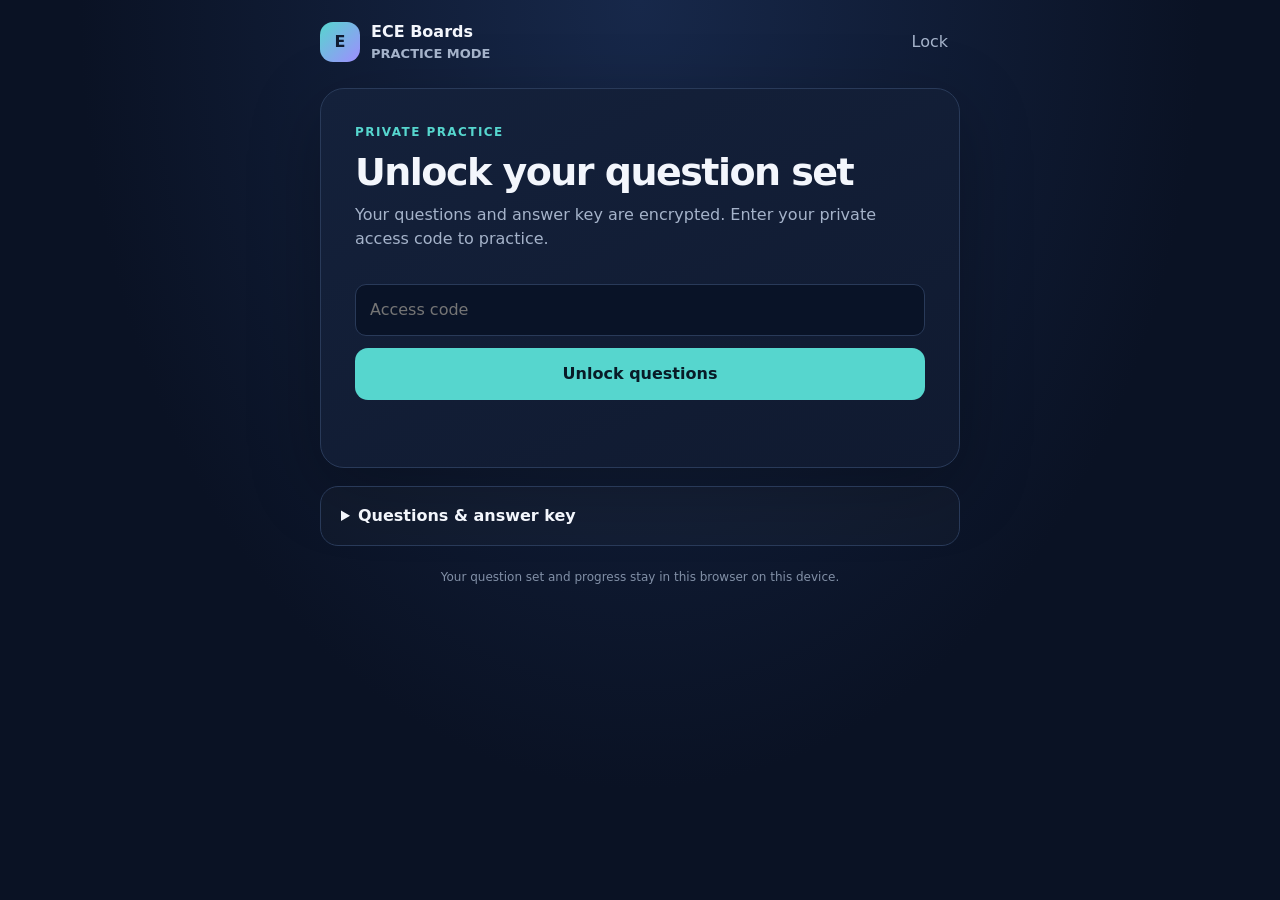
==== index.html @ 4164bb86 "Add encrypted ECE practice app" ====
<!doctype html>
<html lang="en"><head><meta charset="utf-8"><meta name="viewport" content="width=device-width,initial-scale=1,viewport-fit=cover"><meta name="theme-color" content="#101b32"><title>ECE Boards · Practice</title><style>
:root{color-scheme:dark;--bg:#0a1224;--panel:#14213b;--line:#293a59;--text:#f3f6fc;--muted:#a5b3ca;--cyan:#56d6ce;--good:#70df9a;--bad:#ff858b}*{box-sizing:border-box}body{margin:0;background:radial-gradient(ellipse at top,#17284a,#0a1224 62%);color:var(--text);font:16px/1.5 system-ui,-apple-system,"Segoe UI",sans-serif;min-height:100vh}.wrap{width:min(720px,100%);margin:auto;padding:20px 16px 34px}.top{display:flex;justify-content:space-between;align-items:center;margin:0 auto 24px;max-width:640px}.brand{display:flex;gap:11px;align-items:center;font-weight:750}.logo{display:grid;place-items:center;width:40px;height:40px;border-radius:13px;background:linear-gradient(135deg,#56d6ce,#9f8dff);color:#101b32;font-weight:900}.tiny{color:var(--muted);font-size:13px}button{font:inherit;cursor:pointer;border:0;color:inherit}button:focus-visible,textarea:focus-visible{outline:3px solid var(--cyan);outline-offset:2px}.ghost{background:transparent;color:var(--muted);padding:9px 12px;border-radius:10px}.card{max-width:640px;margin:auto;border:1px solid var(--line);background:linear-gradient(155deg,#14213b,#101a30);border-radius:24px;padding:clamp(20px,5vw,34px);box-shadow:0 20px 70px #0004}.eyebrow{color:var(--cyan);text-transform:uppercase;letter-spacing:.12em;font-size:12px;font-weight:750}.heading{font-size:clamp(27px,6vw,38px);letter-spacing:-.04em;line-height:1.12;margin:10px 0}.sub{color:var(--muted);margin:0 0 25px}.stats{display:flex;gap:10px;margin:24px 0}.stat{flex:1;border:1px solid var(--line);background:#ffffff06;border-radius:14px;padding:14px}.stat b{display:block;font-size:22px}.stat span{font-size:12px;color:var(--muted)}.primary{background:var(--cyan);color:#081b27;font-weight:800;border-radius:13px;padding:14px 19px;width:100%}.primary:disabled{opacity:.4;cursor:default}.secondary{border:1px solid var(--line);background:#ffffff08;border-radius:12px;padding:12px 16px;color:var(--text)}.row{display:flex;gap:10px}.progress-line{height:6px;background:#ffffff12;border-radius:9px;overflow:hidden;margin:20px 0}.progress-line span{display:block;height:100%;background:linear-gradient(90deg,var(--cyan),#aa9cff);border-radius:9px}.qmeta{display:flex;justify-content:space-between;color:var(--muted);font-size:13px}.question{font-size:clamp(20px,5vw,25px);line-height:1.4;margin:22px 0}.options{display:grid;gap:11px}.option{width:100%;text-align:left;display:flex;align-items:flex-start;gap:13px;padding:15px;border:1px solid var(--line);border-radius:14px;background:#ffffff06}.letter{flex:none;display:grid;place-items:center;width:28px;height:28px;border-radius:9px;background:#ffffff10;color:var(--muted);font-size:13px;font-weight:800}.option.selected{border-color:var(--cyan);background:#56d6ce13}.option.selected .letter{background:var(--cyan);color:#081b27}.option.correct{border-color:var(--good);background:#70df9a12}.option.incorrect{border-color:var(--bad);background:#ff858b12}.feedback{margin-top:16px;padding:13px 15px;border-radius:13px;background:#ffffff0a;font-size:14px}.feedback.good{color:var(--good)}.feedback.bad{color:var(--bad)}.actions{display:flex;justify-content:space-between;gap:12px;margin-top:22px}.actions .primary{width:auto;min-width:130px}.score{text-align:center;padding:20px 0 10px}.ring{width:150px;height:150px;border-radius:50%;margin:19px auto;display:grid;place-items:center;background:conic-gradient(var(--cyan) var(--pct),#ffffff12 0);position:relative}.ring:before{content:"";position:absolute;inset:9px;border-radius:50%;background:#14213b}.ring div{position:relative}.ring b{display:block;font-size:34px;line-height:1.1}.result-note{color:var(--muted)}.manage{max-width:640px;margin:18px auto 0;border:1px solid var(--line);border-radius:18px;background:#ffffff05;overflow:hidden}.manage summary{padding:17px 20px;cursor:pointer;font-weight:700}.manage-body{padding:0 20px 20px}.manage p{font-size:13px;color:var(--muted)}input.lockinput{width:100%;background:#091327;color:var(--text);border:1px solid var(--line);border-radius:11px;padding:13px 14px;font:inherit;margin-top:8px}textarea{width:100%;min-height:220px;resize:vertical;background:#091327;color:var(--text);border:1px solid var(--line);border-radius:12px;padding:14px;font:13px/1.5 ui-monospace,Consolas,monospace}.manage-actions{display:flex;gap:10px;margin-top:10px}.manage-actions>*{flex:1}.message{min-height:21px;font-size:13px;color:var(--good)}.footer{text-align:center;color:#8290a7;font-size:12px;margin:22px 0 0}@media(max-width:430px){.wrap{padding:17px 13px 28px}.stats{gap:8px}.stat{padding:11px}.actions .primary{min-width:110px}}
</style></head><body><main class="wrap"><header class="top"><div class="brand"><div class="logo">E</div><div>ECE Boards<div class="tiny">PRACTICE MODE</div></div></div><button class="ghost" id="homeBtn">Lock</button></header><section class="card" id="app" aria-live="polite"></section><details class="manage hide" id="manage"><summary>Questions &amp; answer key</summary><div class="manage-body"><p>Paste a JSON array. Each item needs <code>question</code>, an <code>options</code> array, and <code>answer</code> (the correct option text or its zero-based number). Optional <code>explanation</code> appears after answering.</p><textarea id="data" spellcheck="false" aria-label="Question set JSON"></textarea><div class="manage-actions"><button class="secondary" id="sample">Load sample set</button><button class="primary" id="save">Save question set</button></div><div class="message" id="msg" role="status"></div></div></details><div class="footer">Your question set and progress stay in this browser on this device.</div></main>
<script>
const sealed={"salt":"zJ18OeT3/7ZbgKKtSXDevA==","iv":"yO9/qgPmRqJUX1FW","ciphertext":"ygsd21f5d9cqhAsbq5aRedxgbqy681xPXHiI+8zJHGq1lsNglbYyBAoWrjltoB4s7uTIRe+eBtlVI/n1I6+PwPFr4WWVE+oWT2nrpgTBCxV9mvTYWxjTm8iCpRagyelIu3XbgJQCF1/RsrNVX3jgkNd501DncEimb7f8uUOw30B4ABk3YajHezVJEPHaEQtDrY796gEQXUsKXMAoZZKFfQzv1AVfi9Yyiz/[base64]/78A79+M1cBjcv8D7K0HXEyA1JmLXoZ5K3djR5JJhUYy2iiDKhXe4ZF+Jdfe+aIc2E+m0YkkcNKS0kA9Y0dONr2MgkMKUrfBGDM6rd061/mT/76OqHW/F2uOXg+QY0TquRmlqpk1lXQBLP45RaIOeu5QS9EB7khheoEd7+h31IKHV8NbXcFBkuyHM8Tm8NYneCahM2N0ruDNi+ckLYbqeDNQ2Jso9BX266OzEqSzzNy0t92cTotqQeyOwRpsiYIpk3ttIjLwwWW1L2Z3/9j0E7DPaX4ufmvOQ/biUBFdItutHAvSU90GpU5Wv0HsINg2S/GzAk7QuM3QUeMXEMEbJ5vawUtJnMnOy/2/j+Ng1kzq0Hh29MpaHRrTb+p8P43Ij54xsdV8CPjfD5AwGL9n94jPLEzZZvyVfXvJYH1Lde5qVUdOiMgwjpC41xRcP8M05fPgjYJ8Ryqw85DU4PYaO5d7RtDPjWoaOUXXISL+/fcK1NPTOOPSK3o6WXA6FnZ/Y9D9cL+QbHSc0yx/[base64]/XKawJcgC/tqU/yvNFslWdLkIYTnfo2ZAFIxwSR4PmetwsJhXaFhARwyjezD2ub+hd5KsDJf/[base64]/MUAP3MyVI6OXqA+v8P5Q0kvBluR5f/mTcIZ0Qt1qsNUov760sQcX5Y1R60f/UnGaptJNvCC3sYIyq+zC07/p/appBk+Uf4d6WCjGh3GgpJWcbrIA2tVa8i/FlTWMjXQfMUhGwJbRfLtcwXOya+xwhdy0pa5D4lqzLIqrVCBhjs4/E6eMWuQdn4l4xbo+2BMREv+CDkWKI7wfkK4SYmBp05Q1nlDJUP6NF0E8c2TtEHo8xdBUjSVAPfNDyH+FDkaEfo5AT+2kn1Inz3aMn3iOltmvzF9/5GWa+6BLP+m8EpOZNDMLb5+KZ4fD2V7dq+bQVyN3A+7CCfefsf6DJujte5zzmyBNHa8K/IRn7Jkw/dWCiMK89IAhloKodIUk3oeEWaqAHdehJGsZVChBYxoJS9dvVjCgPj5anieQu89qb925Utctft7z//e/[base64]/ZDFHXx6oEGxtXU3HEaesDUMkHPmJjT9EYWrUU95BHQWvehwc6kjR1Tp4ZWP4NdkUTBGj2TbPmeekXinaH8vVLQaQJh3EuGdrAllkY1BR730exyBpe4f7Es3GMTZ1OdE8pwdGPM+aVDiH9N33yE56IK56yCqqJi00i1AsnRCbD0zUf2QtZf94t/hfJJZf6EDEOkg3XvQp5K4vwNksABGI/asJA0Eb5AqoS2w3PjIc+3VUWfaqe3YeRh5HMw2YQZ2+Ht775e0fKPLuYh8boYm9pAAyzlWga5BYM0KDYwPyuV/r29clHzNd2BK9T1UwPlkS6BC2mcaB+ltaIOSDPA/nokmNWJm5XrxZt8vE9QaJvLiQIuEj3OvL6SgPtuPqcP6VM5HVQfW5BrajVZ1XgMuWPUGkKLY8Kh33J8NfGnPkvIakQ4ZegQAWAlntwQCZ3NY97M2ktqvYktSupoKMfycxfQw4gks3Y0Tdmpp0Pf5t0+1ZrVLmow5ILXhF2O9tW/lZyND6Y+9FctWkg/vepL8RB0TwOm6/PL9KJmM/Ak4pkH0LxR+jmz93wE1RJ6w5QvYew4vEyiHmQUFKciJUo+wQTK9hMjm6LVXCI+wJ6EFi/[base64]/G+++AJfESfzlHQpcKM2y7EsdmY0vDkV4u7T9yl4ktg09Psn60e/tytDB8MQFb7bRPE0BCwvsW0AKz6MP90NKbZdNpxQww4VpbWSMjE8WJZm3230vzLtKoMYNZsQUIhBiPjk01IvqTlMjTjAf10xfhysvm14TKzc5/HpIvM+WWo8+VLknX7uy9zslHmjAYiyCfg5NPqP53HMv4jxlesbD6stEILht64ZVCRdsyZ+Lu/NpJAKqL1rMiSGC2XTrJNJRkRUntpHo0mk/Y0skiKNOON9gHkCnwo8MfyVLkXMxGMG6FSRoWY3qZz+3769XdpGupyI8jaWThLsUa6hLY5u6T+tz4uFo5SGSVrquux2ThWm73lWMl7X7SHRCmgBt/tsBMwa30DqmDMQx7rBYMNNwZuK6UUzVkcGlUfhjX3OHWkTS5XBTyVBef6uaI4Ihf/LXzVhJPZ6uyArbdOjm/zTMvUHrpIDkgPmzIeBgIWSUqRI6U8zbbJYrOaREbVH9NKnoxD2EEV2ysrjUgbk1ShLlzsKen5hCS39qxFttImjtgGUCMdvOD/nPmmYniqoYLddyLT/8X5/FQ38QoOwZi5kcsJZEN97KaF2emkmDcXu7JMxMMnD0w417P+yLkrHboBM4ah3Ue97N9I4HemqY2V/PR1ZF6OAdS9lNfstWKZretp8f/jcRuCez0kWIYVnepxI0v0bipg/A2APDgeJf6fbrgZOC8NLkGRTg4YCIqNXG84lp1TLEO5ILoU1qY/01VB6Ugec8yOYlkSxC2Sxtt7vojRk6SJoZIrI4UfDh4eB+ggEciNRsafzef6lQibbS17sKN4gvNovuvyZ5WTVh0meV87xYpe9D11v27UDJ94iuvmgn4GDFyyoTr8oZusIC71yKSoTmqpAfTVb5qq1uqfLatfnCkKj01Cy9Iye/kgEjaB+bbdb/br0ZiIaYbLXHYG0Ecg8LBF1PxjbzflFKR9okp4fvuJ8zv27zNlHlDw15XvbnFb4TPLQ2f7rG/KNhJEzOyEOAHSti8PAu5yJ4BJyztLm4ydfCH98jQ9qxA/ZpztYcNNwfLE/gdkzKm48GsRNqrktt6RxPbh0QzdmsvwoljYtXsmQmknjktc5Mjta7ixpNYl8xBpQF/NDY4KXLz7W/gbbYIidXn7tE71fMaZhK0uOb6E07XZ9EgVWioFGv8CVZC65neH3sIbZ3zyNvf8IaxPabg/5Gb4j4NiXvng3Z9UPV/cMCM/T6ERJGRqJnz3r3y7/+MfRTVj0Wsyqstys3cBb+cggGeaQs1kB4bC9A4B0NzSbyL0gRBWJYzLD+XF+Hi2vNX1hK+PFbhXd4IuW7inVKo3qaoHJlwWt5oHOm1vWn/aRyOyioA5Ng6bNQqarCc/gZ5PWObwKM/LNzLMgX5VxppgEdum0VEDU+MOItubi8DrLZdWFPnkT5dVEdywbf0G5BUy0qLlyMd8gQ0roq2t1cbg82qfw1o46dmDUnc//Tiejgmvc/7MA46TzffdrF9KzhiorWb/DOOCI2I0zsYusY1hwzBRQKdhaewnc8sWwzW8yHUbckVaerJPBO/[base64]/[base64]/ADAwzzC0wQ02m8fmhb2Kt7m2iwNheEJ7/[base64]/SU+I/3hx/9bQaLsfCut1T+Cxeuyh86nBDMssw0Xzwpkf45+OljR32oInR+a5JoSCU3GRmZTmhIwlXng+rqxs2gXUPa25aPkesdJ2sTJYlvQ85RlHqxbb4fDn8HMr5Sn2ztSc2o6OfRSi5nFJz5hZokeTzo/a5xYC5Tng52DbUCxFyrf2TKqwXVjzP5RuyvpwniJNH0cvM4dcWJCDGj/l580h6eozptE/nFcyK14vLrj87BZ3wxhIlhV3IHktVDwYh+p1hEMbIOApU9C+msrTLYYFHiYC9cxEMYUiZGIzFefQwnLn4tZVDQcZ+fJoV/LSaPbxywrWSIf6S+ssfrUjeLTIR0w3DuhNdTszLVJAX0UrKcALlmhr/s8o+HST4SHsVZ0Cdbk7UC7wucxNMyM+f8iQHkqGbG9l/e7fVxr3w7OA7hkzY23aS73VuIqgPEkaNyqmI1+wgtX10hupLoIs0rQB8bWcuw0jwNnElBmO7nYKcxXU0zpsdNjBrBPErn4d3iDxD5TYbKdDiwYjzKBPXnjHt7jiDjZNPzhOy6XNKALo7zZKR7/gAWlHAi3L/ALs3WK3e7hGn4IVQhxOuYU+FWC+Ef3vi1hsw8/8uBT1n7nHV7NJdjLMnicYHGQFh9wZ/8QM37Tas3U3Y0mpjA1injPWOp1i7/pIdSZgXA+53rzF5Kg0Ayo8Zj+24R231iLM82HJUdhODnEXdgPKbxDyweUYGfgJSl4fxs/VPME0PwRz+VCgMnVZU1BUOFvCH6Ujl7Xo9VghKTkkw49Sr9rNJCvnUOgkPg1Q7yvrA12gz/i5UIM5w+ZqWduO9fFSOEQ2xLQC803sjsdWJCBQ2JqIvxPnOWwHLKsrySW3zZUn1IkifFU9SX6ZyBxoj6tkh+DZnTZQsA2XNyUioQd3VsXqsNRJULPQVP07F/Yi6M9t9yMr+veZDf254uNLdCdx+U3pBQ6CWe6qQNNYA0TImEIwEMV2C4OkoHiBo1bBondNDpgRS5qMe2XdTe/KRZz5qGp1/u2rPipglOwwYPP0uJjsccn/61ac+hAa9r7MSEIklJOaB0Db+ovVzjukCOrdqJMb2dgcBv51/HXuQPKag6Vp9TkUWlVfFKsw5I0MfdEcgppgK+x5OGvEOfbpbiTHOvW1Je8taK9aaxBUfMK+bTGj0jT54LDR2Mdl7kGwOpE3eM4bugzQWI5Hd5eOC4ouB34UM+nXiMma6n5Ae/I0HQBSuNLy9EO+Gt0j7ktoWpwxPU7lW42gR8R/cFEngJh0SkZ27+ReNwarwdn43Jqc8IdoVP0pb4O54LsXPp9/v+1ZVNjFvMeC6Z240qCbbshW06wAj2YAccNvRiqdlsjEnBHfwwem/PFdcRusRfoKbozEru+zb/MHkG2T11uh0eIbVZepBmrl3MXjs37yQEBl8UUQ1iurekc8KaBAL7J8o/DECSV1WQIMxJQparvPQTEPCWCa1IouSHjVKHVeWgeLO6S4Be6ZrTjDA2+xGv6jY54ZmJz2TJKUsN3TmF3XkGuBNrOi+eC5eSyKrSiIq/j50h9jDZ9qPU9kQmAWxO38IjfZQW/BIMPrWhCMKQi18rp+dSIpOOfchcNAmFAXpTpyrB38JLi9plQh3Wsne8xXCThv1g9qNy02/dvcU8mnkz/pfPSY+j+zqb+uW8FumnKbq9iGX2UmRJCPLquVitmHDGIPcG5dhjuocpRgnmkhBHUfxxoHsNKgtl80HAr0Jn/[base64]/e9T0TkM8BAj4dZ5efZK1KJ/iO/XlX8MW+J/8XkC1bo6jQFDy4h0q69QGz/n7XkZC8K2Le2xrR1hhH3zK9fLW/T8PnnCoIkc3NC9J9vJOihqG32mDPlj1wqjIuAf31yDqWP0UCb0DHOX6t2Gt7HBbvqLpfO8DGdAscSt9FV/FXSjH82LMcgrSS9lJoLLEZP5ceSHgX1NZw1nRhj0BRShuGTCZjhHPGTO9063bWr5kCl3uSpaF90iyaH1WElSc/RibLgt0KOjuYwr0S3cdALNMNTZYMGCC+Exgm7f9MkIbP6YAvJ8ZsYI7FcweGnOVxFeBZwTvhKjnZmNcYUh20/Nrwdz9hN0tXvJd2hgdDl6jGlu2updjGjocwmj9qI8kYZObPAxdjCt6ZowhBgLqYedbyhx7R2QuPJuJfDbD3EVaIA3bmeCMcx+Dj1cp6t6JRnHOQpPAS8+lLnxyrBELOwCp/vNJfP8NCPrZVCkxcNkHkytEYdUWA+Q4Hhqkk7v8nAwgwmp84COCax3u9u9u10OL34lDWzjSXJaq76+wSEHN57Q47jDvLA7NTv8K9mL3q+BknyzV3jfZ5Fuit/5hoNxJCv2zCaeP0akJrvS377mnKO4kq4lZCPKTQYYp3E0+BAeZSsJdBdxMLSrf1vINYGBI22xUlmW+3LSs5OtVKiww1IlBMUc8DFl7In+9N/HZ1BFIm8UHIi5vAk3SZ8faLa1dQ4O/[base64]/vorgi28QgApH4jnV5tqgrZGD/q0tTzFQ4byn1fyGDnU/+ETfyY5TEhF68wNAMKl4hiKzB0/X06rBLT8aibv0/ZAyAWip2QrhGJab3yMJHHIA+uFFnlFQU+eg4ZaGg0EVAG5YMPyC6O4wreoEOcchwYdIe4h/PMGaDPcZjqPRctKUKExloFnzpwCpSsdUfy2teA6B47v4j5RM30U2D3RkuA5ZmdS+GvosZ3Gh7ImiPSex5soi1Ll3jf6IChWwSQKAaLamWmPlE1nXBQIzUqaxWk0tqGkqwABLltQDcaz7uXtJ03vJL/+12C7ZIcbZaZojETnBmVnly1Bp0PmzAvqOjjh0+jixWbqJBVqLVUuAg3IUOVyhGuXDyMEUnDRX4vXQty5Cx1kjBwi42v7Nz4Ng5pJxXH/Ykz5/TN4Dou8rEtjkFOBlsLgjW4YMKSJWlE5429JCua84+yvW4zlZG1RPjPCPYWipxDICgbcZk+41epUQna7no0yXsi4vS+Y6KcL9MpYoEJ0nu9z9N1UscqQtUGYeTZycRKYucx55L+tGUTt+uP2pXY1CoPJmJ5lClu3VEdV3o1CxL9OAaUkytyutrm2tLIFxP/V4+H2qxRjklmBXncgNV6VAe+9dDKD1mRzsMoIflFw9tChiNmIbsJ3sXruILQSP2NHE8J1spANt3I7BVB7qDuc0e8ZNJ1XbtpIbw2NKD9jrM9E+haJPfxYa3e61DDlPVvrfLDRwEZjzdhC9uRXCFR+jKuI4h8R1SOC63pvvMNRZX2UJNg5xB1ez6flM/hca0jKHp0fuEXYSRC60L8UiWtzBYg208aPs7ZKxViRwd6pGCBROWfBHaFYryttJWIFR9qv0P2B62DH2l4rXgayIshCovfqoyaJyc4dvv+lihclOuE9h3htt9+HeNHzSgRAZ3lsWXYEqI1EXd20s1a01814wR7KSFdk/agnCFJ8dJJts/fkLBJR+KmCnhS20AJeKJ50RidEQRQc7HCybiFESuCz4vJoe92/0R7sE6S8tyVouguh1kKHwMP86LbStxFrImT8KL/u/GQyqqtM13K2GpnqKN9Qha+Jceojpqr1wvraTK9jYdehmr1mD3fLCegJhsXbuBMwwECKxnsAdEAKRdbtA6s9Vgjv4NzuYec4Vw0i/SbJih1VNsNmJvjLErKa4X9p1/7JQP07HxisHPJwBVQOVYq8bMEgK1HORFHvlCKvoxotkVOYVS7m5i8z9XAlLKJTOQmo1SHfUmo9c5SfrBAZHH/phLKVkrWIlLomwTjjzRBrhUc+5UDifwc4yvHMXVQIVB4EarjB3HGc5WZv+N5opZnuMLST+tJo942d/I6hU7qTJ4BTmkZFznGPOH4dEe4Ay+JE/LIkg5F2+LhJpEfy2sNEgOiOUF2PO1ZPnE1FPfOGamqQKJKBXAGzGDSsBgWyn1S4UvfwyE5tQPR+iMBsrTGNGBpF43euYnVIKMrMpsWv/qJ9r2Mc0Y/BAcYRVusp37aX7BWWgGY7Zg8MYM7+Jvd5dlAnG3V4QdkRp7t0fQ7OLn0iGGHYxNP68r0dpUzbxEiu0ESpxmbMhhNyWSKnC2LWw+nVAJhiQoUg5QYkcxz/qBC/+Ry6HtZvr2ishiUuyw6+/N+aSFyjsp1BjUEg0Kp4tK+OOK5vc8sdA6y7PF1UZOZsxeaaXCw0dK4L2fzuimDBp1d7jEhO3a3FLSBrubHBd5QX/fLLcsln2Ubfg5F2LOypN6ZowokHp+GqR2zAfm1bmwTDoEwisnqbQpOCLlG7Rk6Sod3xTufMUuRgtVGXuxI9G2xEXupm3nsV6txzEAWUI5o0pcpC7hseejMpXgcO5e/JLGSkvro8Em/Wp0QyyKYnWFFjmv/IhT6+kbaAdNARF2SmxQIOKe/4sXJAglWrA0f2ZaxNsa/54ZWH7F5NmpVfAsa10fa3zapO9jiY5XR5Hx/pJ74hOljpM4ampdnHKbiNiAteiQ9PBYwbeaDG2iURqg9hJdAMLAoi7i2lLeeC1HufhBhdmrGOv6RqPIknbwxL7wRXpxakl9nwysrc2qE61quKupQSxMRfBzeYzD1HNE2IVG78NKwlJTtlmrUBa7cgznTo0aRwpzYk7GuHMjWeT9rAoST2LGpPNx56ByTQ/UUljEZAP7y6eZaedU/LM27gC6dXxogCoZJtDsq5gD91RgdBgV87YCC+G0sLaWVpaNzMd1fs8dxHd9CbezCVeQ4QHWZmFPtNXCjNfZiI/laZfRuyLMxaZd8g4rN4Xhx8bQXmgv8R4j8YAawxj3hig+Fdcya/SeB7+G3UfblFJFqMHaV+JGs/R8d4kTo3NjqBOQq+NAU7u6KHfBKNYEI/bn6Hwywv5zm5xAngIb+Ho2oiXFTaUODuR8XNEsg4RmuFsMgDWOga3sW5cbNFcAf32IVTmntZv9FFLtPyhdn/my9AnjSmBa9jsZeyS169mQVWoO7KQgWt5Pv3i8XyhMYiGnIfnZNQCM8DoNpct+i6dGhg7sqagRrhGktfNZobzYGvmt5mBNMyF7cdMbIuAiTjQZj/D19Cwo9jdDCldFxHCoQ1pzNgMpRZTA4cXPay5MD20TMLMIha6WUkGGk9GjHvJw2Pea2Yzy4xH2udApQpeJWTWQ1gpXpWEbcduLPOunKxW4O1HgN/bwbEzhS12Of5+kbH3MfaEwYgFi5f7qjBOjdR3gwVfOprAGsHhtUsiv5sRM7mgXJyI+KlP87cRaIgNdkMSgjMZUU/ipzVOvhVup3pYcSfG9yg2+PR4/ajTiY2KAzyYXe33kFlyYJCaHWlgiheV8uK03MWp7AHNQXVFhkg4Sc9zwJJtzNLd0oGY8AkbLhwdEMISlEa/oKT7Rd8jpd/UF4l0URMUVc4X3s7uGyx062Xpi+OYPKaZR2PeFzT/[base64]/pkxFTx9svLZ6TYnLYOtPuvoiNs6iPYZ6eIGbEU9QmHlVQiuO2sN4hXF868Os+0K59WcNaEu/[base64]/KFzbQgdalLkHIrnld03Mh1/pjrmTvtTeEnxudG5jjpSp1xiq5jKkM37aKu+TKGGrNvV2S+O6eUBzFmw9u7ZJrYUdI0/wOoTKGr7YvveVPJycWQvBAt9/gj/lpxu6Zo4aoWOincM7PWM6f6jxurbXVBbbp4AczKGonZum97QhlJRItbAiB4/RX+/ANxYwWuPciolCKoS3Szb+x/Oz6x2cIIYR2hkCmuk9Okz1FgbWfjyCkJ+CcI4Q9Ojvkp9MoMObzRLYimdAl8iO4UXIhDkmpF/IyK/+l0hccEnoAb8HomIlRwq9F0As0V1P3Ujlx6VBPRwnqbxsVtjIXoC4OKcug7ITBe8cBwM9uaddDyQGgTydd3sMFFv/zaTGJBqfPyYmDqwSWkD56CJsCi3YIYdbDLAfLHzYG/k2ME7WHQkMoQam7a/ZDfpiSB4sdIiap+E+Ur/ySdkaXkwFak6aNmVqdQNo5u41PEjq8bYpm8L8qe/XAvCo83C66AQBldxTRdJeswwIxb/V/X0T17rZw5I1sZNlneZHGhBV60tfv80ekrry+UnC8dpGfPk6XYIrg0r2SFvyCTy/6uuoOSgVEvf4IlBRYEZ5zwPvP5YOhJ7gS3mj7ZfdJFm0HL3oa3CrrO/[base64]/1K3FtJS7/CtVwC8fk2rS0ceIr17Vf1WJ5I2qwmqBnyOTBHmgaWLF7XldSM+zkqbT668pW8YFckuMEL0MGA/jmZFNSA8xc/8trpljH2ab5vYTvxGYCq9JrJRGu9H9pX7aYV5FbZAZmq/CY9dAMmKw/[base64]/Bn1tMoAAdQbq9LG/JXrHruDZ+plyBBPwoCe8OvRAizgDghXdZpQ7glY7CEwkvQyGHEeVdP4Ib9FU4hacw22dXCtUJ7LuCbiFixNMJs9ApLc00GX5ic0beSsPfXgIl4Ef/6tor95DoFHv+AUgNjTVvzcJI2uWiaeRQ2bUc+FKiTUb42N2t/55q1H74riX+N5Zxugr9m1Fst7Qs8kSJmUzpmkXsY72GKdmuiLstQloUzct6CQzoaOSZMFE0MTyChyTYXE+FNsJOAHkdSUERHoIZw35mcu5mxV7yn/gKA79VtsWShc8lu3eZvsxSf4u4/lSyD0BOhevQq5fUISoyuxoPk2VE63d+XNqX2tnOcgJxM6C8tqqsnndI4SpIQiAu3IZVjxv8FCSiUPTfkgHxNa7Zcy2ILjlXU/jzBSTGlS3UMRg/x7kKpHzk0sF/hRV6KX6gsVx6/[base64]/7ZwvJXpK9VUKAnMZAkuUSftgBYhfQfSD8zfvXg6W9eoDXXvBrNRVSpQnRQFIh90UmBfa+7a8AwsOp7rZacV+9upWR+NMPHgL9EQ+AmXmxGSfF/3zzF7x5sjrDShUrFKWKYXkmVl/CZvNXzXiiUQw+rguYHBESSS6RY7PgqStTcmEPoLch893QDEHA3XUC/ouFH+oQ3fYp8JJbmdAmqm6jogTYYCVw7bi4lIOInQTEr71ab4t7vDJfatgXNaHzq3Wf5aRb6t2HiCMj8VZzN7ela4PJOKXvQmt65zh+la8d5tnS8f7zaomR82Nc/yI7P3tLejWR68bLJlOm0UnQoJkBssZFUZ5wmiFA9tQYboDZV7DYS7OBihPfGd3BQc2xPlniA3fxa6uIRAH3E6TmQCQjpThWZzqQQyi6rWe/FHSkckfh7BeWMPx2iR2hiqK+6wTM+fIM+cTS+zqR6xZPHpsSoROcbonS+NGjFffwq1oAryVsVVP2mDVmwcWvIGS6fDSg8c3+05UrmJcEFQTGn1yrD3Dc/C5lFZhYfBdQ6yRYUwX/DOGcW9gc8yQaOmD4P897lTn6kjG+BGgIZzIF6xVAy34i9lcufpUl1uVkRKyuhT7lR0XXbrbjHjXN5MHLt07Ac3UFGvIUdTqOkyfAkId7mwFrJALPSRKw8IeD0XKn9heZuuxS93WXEvM+vHvDWNkmUyN/CQ4N6FareqwnP4TyTEVPGwhrQa11ST49ZL6BhNUNHdqp7sbC8gAqVDtK++4IjYNzHWH7devG1yPGXQN2JDAxbViDQFKEYlqjbpuyV6JdR/SXnlUC8M3sQ4ttCjX/oSRM4sy3lSmX2CWSt7BmdLlF0X8m+4xhFuIzRUPm6Q2gBXh/xwqDT6WvXAkicjrEcXxzoN8Y7wjXzCUNreKYxzG9jz6tsdbQmbCNwC/tjcHfrWkwWqcXRJo6AtksQSt+FSGSwXcue1BSDizvG9DMoRhOWgbiUp/E6LTQ2N1k4iuYDmZ7Rzi5orR/ypPf1bABbesR5u7T8ng6SkkXnOQlli0fbbO82YP/Y1SO3XHTGSbczE90A4iedpFXZ9if0mXC9c6bZbXJ/1GACtxOopimaBaLnHcjvjIGorm+Y59c/[base64]/3Y0YIaBATAz86CkjLQ0k69E1wru+yKkfXzQ64e6Z/GUSgDf2fBdfOYPCjk8xjhUrzKTYntQs9kczXMn1F5ChJLyRWtGVhqSGxVJnnvB2IPVIgHx6umtNnVaP20JcMoEQG8ahFJ+hHh1S3xH8u9ZqjyBQqk9NR6iNstc8d+A9y837ZEfNOr0J8c+FMJKHbpBQZFSWyv5k5g1ipAb/ZAD+hSv8RmMPH+E9+9w5hE9DyFiV06HJXmcu0VRu2Q+YyqwmHGALoYA2yaTP7dB+RM7TcTPKxyPsHijsF1VQUQTevAdsCtlwv0kgEgqr8obTeqf0Vc0ljMDgimhJ9QMcZeN0ePCk2+bSCdJzeh8zecyANf8THz3wwOaOdt/UZapNJO7vmQxCFPic4Pn/B/hTWyQtfbjUdRATcZppEIdJwHcFtMP1Q+Iqi6WX1/fhWfW2nbJ9YGeyt5b6oGIxDWutOIF6r9xf2szGzKUqboiqjl8KKOgHHP83hecjs2xQBaAGnku/6bzjwO6i7lsfyhKGfaQU5df9iL3omaOMCPARWn1n/RbVWyjQ79+g4jYTI+8HY6Bb65v2/PJN0xX2jfOYXDY+8yJBVj/tGGaq3nFVUiAezHY42ScUWK54aVLkj5Jm1BR9fCZOlZWbNigrvJxuoIuN0HsK6FnRWENpE21xJB/9MuJJX3QdiI4YEeSGul+mew2HhJcsrcMdAjoay6Ab9fba2gukU1k/SLZXoIdSwwyOUlshmJgUs/doEKCE1p4L2pDuqR4WMnZf1nzw5MfVgXr+O6JxZfS+bc2otEIDYZ+TkAVgXFpjrQJJ0ByzyrvAWMhx/fIByrd3A53VJljHDNAyfQsihU+cBAFmMvn8O1DfmAJaR0ce370XVRG9t56b2OVK92TSZwBfIK3JJrEPAejjwtjS9RAqdVI7d6C6t6XOVujyzMgxNmJyzGDZlKHszW/loGGOTyJ9mz2rBbDdj/g8C13sVUbZPIKNSSB9brDK2HSVh0h0Q1CRSIEkODTCA03yNYxgKfbtOCC7p6P56EIUkl7VrWq4emyZ6xGvKmZAjvZhteJn/TggCclBShEKccKS251l1KotydsyGJxcOudtaPt8iI4DC4iErOqLYJKXFpsSNEJJL3NpQwyfV9kPJHfJZVzKWzk7rr+NBrmaCVZahbShxoQyvLcfEvsc5ZZdtNGZXWgjKmQqzAM3Ug6MzxLzlA4d0nlou1Yd2WQS5t0qSCJpS1RZqliFSHC+kg/PB/U5uDY3q2a1QVP2J5Oua0/Tj6iblgEMsMRJn5mcFaS6c0N/[base64]/4P/3iT6ftbE/DDCxhWkeaswxq0YEy7qxRxXhn32sTF0l1LyD5PJ9zDt1JuwJvUqy/2PUOTOJHASqaJ3wBwKkZ9wWk1mmWNsFc+10ool9fwPCzmZJwmx/MValpkFHjKJPUVMDvUc8d9+dQQ57vNEu8rZwEZ6mJrJ3xomSN3eMpoXg8usfJ4UR0pTLKKp2tK6srm4+wVZxPFaGPRV26kwAvpZNY5/7nn6SkSrdSEHyn94vv5TdOHKMiNjAnikAXAri85bWT/7RtYBxfN7/OIZJSOf8wwiuTBRNH3riBn9BOW+ctOex0rSRMumOz/[base64]/xRd1uHU7vWvd5jxaIMyYqsrQ/IkFJrKA9LPiDScbYN5MPQxk+G7ITvmUuFxNkNHdD0aMHlmymgjvziSgtdXFF/Bk/k8MxNy5J2UKQBjw+XsSmqmLFCSBKz0xdpJaQqSTzYYkyC5nmqpssgsFOliHkwTMxzFiprQP9lSLoz0oL+qFKrY2sYI4zMP6OQqQi0Qqx0ljhOYqhgtFYUkTXgLb0Pc2NA55wFnqr53fSALRG8P6LiZaaU3Y1hZy8eyj3obdnDz+rlU3wdxJ/3khAKxRDoSPdBXQWsb1dJFcAQZXZbYoGeQ880ksCu91cCmscv/QoQInKZXXNk/3yf8EbaMUFHAWjSN6K590zrx/D5XYpGdojTRdHxJvYV0F7X5OdOKDpQvRKgn3ryDFaxsea9w0Y2deUl85Wr6q6CmTvW3RAv71U40muYhhB6LjLRFeH+OC5+Ua/YIrzrwJsSTve3LzanJ9F/nJEhsYxtCiSRc1D9SCg8QusmAlVuq6Gc6LQFn5s09XCARbxV4MCCl4h2lDyDbrTj4gcLTaQRHcqT3JZXSOBrD7Siamp2d5IBvXOSQffedgHp3/vYnAl2EUsy0cGxrge1WirFziYF7cypLEAXNjgauJRdS4S/pz28Bm70lzEkKNnG6ihITKJRv7Dd9aG5Lb+ndJa6NiFfdGD5iazejtji6UfTfNBl3gNDyd7+iFuAk0KNmD9qsv0sYOGTyWQkbFdMhXNWPJ/sZX6L6jfX4e8V6k8gsh3gtN0v2mBbn68cfURsm1y8IfR4u7NxulDOeyrGmV36iJNfadpbujJQXCcDXieVJQdjqcB0ZFgTrq4LXfVdv1BbzZgqZGYQGyUbckaRBE5fmTcYvFFOb0zmo3piAmp5SSMgSVNe5IwlkznNRd3eYXI+iRr/90tJi3hodN3tEMB4ZERFAXY2sGv4znDCkMZJ7xuEQDT/o/m6r/UoHjNq9J409pIoerPLh/eE2bdEYPZHHD8qmbAZsR3DgYotVRiiC18oIgiXLscHxldGOa8pR3rb6zZ7OE9Z0W0axqWsDS/pzq1RTZyYQ6vRerRoLilLeXVfNbj9gCBTpTinvZ4X4GqBZhqyUCcllC7nqHg2DMacxjlP1vaxlBL183cLtlczzmTf+nJFuwYPbMykPh4hME06n244tzvtKITHNvwgeDulTXuWQdwbcRdd7o/RQpsGP04thE4d0XWawltBDRmbsw5xYr5VPAhYX3ulvrbPU/Kr9pmc8/8/yI/sqfmy0tcBd3+Zizn+GdykMwptZsoSj3jIqqZmYL89D0XjpqkCknioDcx638938ZxTpxwrI5lMqIE7Asd8Sc3JhFlCKUAl38x+3g4beQOFOuEhW5kBgvuae5eORoeWvoWWiZtyUXYw+TnXesAj/0FVv3Uo+hyPEiJlA/IMaiOv6sx1ULdjEAF/XEZDq74O8tEGWYw5n9m8MqeLUE6pn8lTQkclEmeYlbGFd9oJzu5KSwi5aJWIBcRfe6/RfSa8wQQcZ4Bz9aQEykBGxhdOXSeZCnGddzkYI6eJhM5IZhUq46ag6VVhZZfCEQ+MN+Yr75+lgif4t+S705S+5FmwzhckKZxsXapbe5EETOXnbBec7LLXmFCFDQVP3bP22GhKD4t6vQfg79Pb1Wmyw0X1yyI43JNxocXkPNNweHivuE6h1F/Z0DPvCA/VJ2AuPz+3aUl0Z7ukIw29s8QqmflJZpZuoY9DqfE8i3jOPBFOQ+RLb3ylAqZREfl0j9sDYjQ3QoVAzCunR6BgZhbjtrf3TCleEV9yPr/[base64]/ZKxFJxXT9D6J2rcnsJjBndHUQhQ355fsNckryAyUgGEStLlcxGF+Li5W1k/Z+FQjdf4GhSHZ9JqoSeRiQGK1j1N+s5z+SRZ5gUIbmfnse+RzzEP39zCL2Nid33/XErM4dgk77rvouqMRmdg3xU9osNUIJ8jdu4BrvzO6/PQN0XHhF6YTDCrYBxMadHGMAQhXbFS6bi/Gkg1ybvTXSzehPCNa46cyZ2fdlTDnFdYPW8NG5VIOv2JdbXXYr2qagC2TGYYNBdu4OLakRFdJ31PHihaajjqrO1Y/2l9xPKmEZJYJEJwggaf609Z10TeQYl+bM/qSAXGlAJRMyyl1HrV8cdvsa75OYOmP8FRzbih8hidEtvC0OHuKvG2fiqGamh1IQTY/0dsyBI5m5udBaA1cy8d149FzFCIu5OWDyvVNRIo5EbTICs/ai6xI5+u2Q8wqQ1+yet7GbqPm9ORuqy/OIkB2XSAnPF5hi0oa9m+6Mzb31AxzW41jQds5aW8ntN3G/8oM7F/wRNJh8fwevQ/[base64]/3/zP9O7I1pCy8uniL3FalqLqlr3aTx/668D/G5OgpbABaqVp461KZxnE23QBfY4xNKpJdIyLABt86pjgaYGQNaw2+BUqdP+fEaP9JW5LW3MKRZTzSfAxYOhEHLhKX+M8ECKA71ze9e9FkT4Ku6A4FRDVlMVOrDJ3eLvXoiNPWASsKwZDUVs37PT8wnJjHdkwl567XfVlM/SEGqbVGYhKdGuA//JbbGBi2eotM4iB4HmKgAeKN2h2natEZ7W6PQuPGrBMTSrJ80UOq/XLQATLsiEsCIni7LATFiUyHZm9xS5AJw9eUQjB/zEve+UtfGVQ4GKrjsELCwe/RNs/MoRlCVJKuei8L1mKpJUjJYNcuu6+murC+avLgva2fg0jbzB9r7KsG5ppPpzK+LxskHnhFuqiPm1mFLEuYR1H3hg9k5yi/4VZmliigrmVCKDbJtIpSW3dfxg7/GaqD1lzmIDKrE111eXkxGq6C8QhN1gvwqhluCIxhdORZ4pQPURif1f/ck6PoYxRLmHqAaCqnIqU/tHunX64vFOvOw0C9nhS1ujUPSjV+LOAbuOk359ps73hTcpzDTgD6i8heWLcfSw90e2/meOuHtLcuBbb0L4QiGdz1u4IQWTZWqczXlTRrthu6Y1IRuCnMtpXkY/1iMTDLS5g808Vt8ghdabLpcMnqiNEQatU4fvDQIwTa/[base64]/7195PptW6ScMuaUrw6fxMBg99K6B+B7s6o0KF9pqujYJ/S8PW0I7JRxCe4l5EC4RJO/Is9ruiTJtocHJnFk8N0JuvX18HgidRCzEPi0gb8E6opRwyGFc4jWBU25CZ2Of/GTeZ1yVMbczJSZSJy2UbwjO+CqBqMwUv+/NLUZYLjjLDMdP1L4aiMiq1JZOHdpRFe93o+Iebd3k1HrnI904qqOPtSdrphHDjcJgGrDAayCzGoYEwOAmugWWuMvrns+nOFydYnbWflLrAX7g6N25hqa+tvrvlmxied7zJ4dG22tRIK1fH5K9j9jvtlf28Crj1T10NxCp/TbKteLbHyId+S4HovjHwK3z+XWPeR4F0SlgAhthS3MpOHz/[base64]/KwLAend67DqbXqg2a3uFBrcuHU8nUq76ZQdeNjpepB/xReS0h0Xo1MtyFtEz5JtUf/rvweKmppG9utUAJliu9SUkMJ6wo6+BinmYCzGEYapiuMCPLuGYTLvZN/TKpnEE1wEUeZ6GX/o2OrkcYHwXNLYSeRSH2+75B81niymZtbenRyWRxP4iac1k4LsJe0lDBkXif1kzRePFx4bdsEi36FZku/cq/xULbwlDAB4eJT4MHMc5BLsMRn4W4mHygeAS6Aa1vzods367ifz+bWEnxoDO8ad6tQq9BRTWhNK9YvHCgQ90olUwwX+7bM0IliYuh34Q1OcY5CbXra47j6KfQp1GUye3MjKnCS1Gy5DX52tZMW/7sngHCh56Yo+x9yNIH1lKwZCl8RNAbl8t4W3VJ4los0YOXx7Hn7KqVMwlH1RNLsOmPPrPdxC6xD2UZrSemWJSgoIoTLMj2TVL/b8OAL9StFCpeMAA93wb733L77bVX0qgCxoY10gpKVa1b45QPpDJKKHaH0A547lcOwxOpLtM8iGTg5+rfEfcGj5mGdISQoSNIW9K2OqVQMdhep+37GldH68j7N19ffBHwJLRYsj2Zrk0FhOW2l3yOgRVvNI+gQOXOPxn7CkE/8KUqUVXlIBQw8uqqS1tFQSCnmMUWK8/8nkbsVFkn3NIhuOtDamwICuCcie2rqn48ApkSnUSYVoWJGBWIkfKBOPJehndD34EKFx95bNVcNScPRpn7ZmwHDXHNHyJeOHUBIJ1JY/BYcBYWo1rPC5DaDPqLkOR6N+Er5nhApwtYm6PkSbJybuvweAFIOyNjim0X4GFn3hfGHmEX5H2JfrffKR5CUX0fwTvB6Ovw+siOi/viXWtZ+T+s1pLiXjV8Qd9VgzbgzRWkAFfe19Z6L/[base64]/KwRbhF26goSVAZwz4c2y63TjCQOhgv+hLafQJdy5C0UhZyxqwZ9NtepBbgeEkh7WVBhRq9k2u2r+nnqVyZVnLypCrUzS9NkJbxJbiftCyox1/pmwTwKs31CYZo3cuKTXzalgDTSpW9OzCMReiVAKz34bGBAvxGxQEMcBU3V8rZH7dM4xDUjiWFcXLQWbacP8x9g6XHWW1S/IEcdmDTRMc7JHc1GcZWiKs2+tdjgTq72mjETanNlhPWotZ/0Lsm6rl4o0M8L6NwFAYmD4nXh9xcEGoVF+dSfGqGbbz/iD0TZoIn/sqKfNq/8RmYJJM1wnqzH9oMnXApZW8rcCzZ+6EkszbkaVz9Kx2o7cpcivmpSQ23hUMhTCX2Z+ZjSYZDs5WOHv9Pm89UUltvn+vaPnax9NvxowrIwJ2gLiSbl17gKaUBC8H+5LxdZ1EI/uq9JtR6qGH6geb5wm2FkDgwkjzg+FpxHGisTxsUFbPu6zLfNKl5zHrOMb1wam9qOoNF4bppnnKmLLo8SRZ7zkfm/MXJOYtw3L28bAudKIOqA/[base64]/4tQZNowPJFLd8Rdg+WG5AnDAt8kg1Xk7EXeEzcN1UAt68jP6xyqf04qezURVM2PjAsUsHW4Wd2jrUJdLHocWSlhi3/0qK9GVbDN6FcygvbrCSnpvDyYUkKsTQofbauSrShO1+UsnslP06nyfkcgu/SzxitTmY+74fivkt7QSuaYWbDWApSHhQqNiw0BqKrpk51axLbBKHIbtP9ypFWgP0AgIevq3ye3Vkn3j9nKiOFnQCScUNH9GdWVWZnjG1PT74YFE+bEmVkDvYw1bgTzTN5abnw2GTWq/64krZzmMIp7w5wccIkjVX4kZw9/4DZlJ5PEka0YS1Zl1MCsW798v/LRJVfUyuPchd6h6bAxpGfNCyG73yw3QD37WyVFKbuJCNuyvlY61X/0DhLiNhqh2cgkjJYFsD4vgx5CNgNfLUtbi6KLYx4PuWqGmr2pM27y5zuSL03KQxfIdeFdxMJrbkULVEuPgwX/kAEgh7lwancM6IF56YXbFP2x+W1W5xPMeUYO+lnQhC4XMQSS6LgJobWZgQ6F9a/HfiJf5ieVwTTZTeqhMieK/[base64]/JYSoMZoQOiEVT807LZ0R9qb7l+7PPCFXzK5QX5MGS5V3liY91LhGOcb26wtt5MRYP+fDKsaDcdeFxnCcKZuW2jL1D+UOOfh0A3ZZNrLRpv2oD1uT7vZrmsftQ7e3Z6kgIk4JDSQxm/A3Fj1/[base64]/k/192DKxLAi81rCs2BjtjwH71jZPk1KGDbRuOnVxPWSVo0Ni79V2sqf53T8Hs7S4HSI8js0ZEBiSHOs5cJowHX78VRFRQE1NA76g/ZDqWyhUvcnwACRUUCDBggrSt9Da8++dpJkIsLoO4Dvhq9F5yr9Om3WVwdtkduCMrPlsM9et9eT7fTb8HUmtvmnmIOPeHQqaAL2tnNp/Ez38p0AxGPQTrVVDJ58VSeuX4/RUhxiMRxhbQK1dMojJ0K18tO/Jacen+Qcfkfucu3GS6S6km26d/l1QKEMoKUAuusMwENoJKksJLbPMlETgMbg4RoTjJjMh0je/7OPuu/nqavqEsBCrVfjYXjH64vzqBsUHRzAdlQVGt4nquFpVlGPA/Om/121dvFvalZKPjPhS6kYVbL6N49FFtoQpbpVicQwp3o1PdJE5khQebIk8D6wG58ds7NSokFmltlJqdebOlGsUwhh42rS27olgS9TYCJXZtICIEfsrQ2orON3TJYQpUX3p7P61jqiX3GBj+z/5hdjsHkxTN3SiaTHh439VBRlPUiUAXZBtlRb/+cD2sXzftDpXuEd22mwzz3lX8Ov6lYqKbTlSDGAB59qMt8kzSszeynb8MkN7F9jtT3YPcNFF/en5famsZnfGag3k6FZw45XhN7QwE2mSTGRysOgzcgkFwAlIr91NyGPxsetudzDXzd5C/E9lnzhcollZ7vz+k8aw5uFq8YdRKmTq1V0T1+9X/tZbGGB3tHowBBfOyv2smqEN04Wus1BfSYE/vuMe2KjigkwxLppCsA4XT3mYmVv1QYe8eZfdgjfi9kTlgjlUFbMVaioGliDPZ7eJInza6ur7BDnAYLiCYplg9Vytdfa1/Jg64jIVJ1oLLbNcQNjK1BXQYpntC+8JrcPAqP9Gh1DJKmppnNXt0ZqajITrWki1hWJe6nCII+veIVP5/xmc/9zjRvw6nNj+6RqL/zWmufaZ/g4DF2UzE3biMO2MRVDOt7S2KOJYJJlVtsKupjqLl9HpLLkF1hIt8+/1PP+6pdXRp/NW5M7rcfpG8ue+qR33xS7wwSowr61gYIoNkimZOFajI9rIIQy7Sx33itic7gvEwMhOg9tVNyY5FMmlYmU6VZwzCSh7/3X+zdkvXM2/z7o5XGO/PnqCg73mOWn9lhk+kNbqYmRij9aACdIQ64Kf0KyvBSbCvzkMFqbyo3P8pZl/9bKLPliqe9rl9O0/8mxbQbXHAS28f6dMfLcUAWG7Z92CKX3vRj/CZkaN5K1W7gc8F9GWNQtNLyYAFKEvATPo3tGpCwdjm9d3ppFJvXlTj+Tn1eJqTb+PG40weMlubitQXIYWjKSwANfHE4RVpASC3+lrpBcdTr5VAKNHAHffuzConqtgo7an4lSV74DrW48pHaDlUvLvM4GjufjiXJng4/p1XZD3XY/1brQkEIA1cslFeIm6SNdVY39HQH9mKwWAIDX2DRD6xE4FYIGu/adDlebQFeu8thV0crYC4/6/ofk+cIL22DXFQr8c6xkl6HJfkcra1cN0w6RJKI65gtWzJTje0UJ2r/Q8ysA8Pae/vylCiT2t8GCVPH132YTJHqpUvIn/7gl3s58XCa6VKaTV154zs2I2UFV1/xHUOy0VZCAHtIG7IL5BTkB0qhjL4JZI18NPMeSpuX6X5fy/7d+h6++Yt1/3McM3bnzCmyncplaeibrffSKfBmmNLu29RhzJitiLIEes6mzL1MHJLtSWAl6JOrd/3LkRSE95IdMW3BzQxo+H647lpEE+uSCFoKy/Vw6ChRmUXiHXEAuudj63vUk6oJG01CD3ayC+hMKCYFTWhpN/[base64]/NXOOEWmPCLt0RlqtT+g4OvkFnMmR7gCBQjFs7RKFH6dRZhrQOkzOCVx8YXwsNyLEZseteZpRMHxCIQHXg9vPBCzVZHDbYHk8HdRy2/FUqNDFSUtDqix1XSRlxYAUwQ328Ewmxz+1AEPa5oUPxBBVTYKulK6wHmL/g+Fk+vgvePTs4jzdqvZFRuvWdQ0V5tKZTs2OyhiUkPC4QhVTOG9WDZs87pWbvgwAAtEslJyBptGsr5UfnIzLuaMZihjGZnmQ5b0TXjwuhq/YJuhHGsgP/yBqvu9Gg99PAaNuQca/jAljKEtJ7c5ZT2498YHYg0lXN1kJ/63zEs74aqND+RWI5hamTdJjDg9ukKM0R0ABQ9GMFl95F4+HS5+4NT2oAoBCBBbi9fowfk24ShPhG7lvxf+GFCe4YBkyhDm4ST73xNCKjAaVuJJ8JbV/[base64]/APS8bDbSjeFqYYy+FsbawGLfzHRVNN4/FVcsYNE+x8+GM2tTF9A2zl3V++/95fzX0buQxLg4WFGwnsibonS7SxnY7KPEfLf8f8ADSb9clIY9NSD4M+xqBtA1PnzmDMD6/jJzWZ90JZPFYEOiLpwEOnqm0//sfULxcIPAyCK3nTXPOKVj6rT4cGaSgJMFlCMJ+JVpW7dJOt/Zjvv+ji7ismhft3PfuGn2IAFe9tYD8yXdhvDmXB+UTRmS/keolIXkAvjX7qSYPGHPyVfqXz8BsUwomFI9slUB/VVX0hNvGuib1nTSn69E7X/[base64]/H21zV31f+4c4jnGn1aJHA8yMPAOVma9YmAz+6WuQmGrnRlFCeruh+3bXRGGITRT/dsV3R2jDnv772Ok8hL1hEcokLxnAPQXtyfSN+RU9OKSJ8vOlPJiy77k5ZFgvTJBktiKLovarmfH3uTEAAg9s65I4K7VDUtB88n7xiZepy/V8lkPA28GWLxLO1byYKoc1bqZu1f/Cz+WWCUQFxuebk7/eqBTlawhos0jqEaCnitefJAtpltfg+ttnO1GQAtVRnILU95jVGLJ0xEl9IMMePKZCBNjAQGOygIQdoBlsmz8/zuHGhIbg2aS029KruZ+rUVHhhu4n3HQQ21DSAhFcKVxjtE/zZp4lOtLOVzEhR7asK5efx0j3kisQMCWa0zYcFk6IrqHZUGr0bdYmgIc9l7UCT3M1vyuEx9eJxq0CTQmA5QQUMLEm5xvAABrj8enouH+YViJunI46D+7WrqjCtL5wGy64o7MvRmuegvk4by2IR0W0UFJXkMdHXPw4AoFpS8auVYPvUL/k0gBq9tAuhkC2sw/QTN89CUiyswQMJaBvaJIRb5T/gcf9gG07cACyyaf0OVwcWA2xPL8R2YCWBZtwaF7a0niRLco+987rLhdAoo1eO0MZfIslhp2F+xdC7vQ8HJgRaD2If9rr9YlZu+4qFG2Pg3PZHCzL4UhoNAq2/3JiXywOAqmisEUxjrx7H8H7mbxqI9vSnvAUPSvpoVBUek9CAVjgZTMQlLD9at5aSQOmhZlx7eMw2ebcMz2wriQSF14BZjpp4BCznr4wG0RmloyPuyl2WMeEn6g8e1ZK6YIsaxTmWGCeRNccjGVaCB7m9XkIHRYQTjzkOpOJc5jGHuJBm/AclZkQTxLhU2G2bSNx+CXDGJ+Gg6nzVOAwg/FPINNg56C9YNBylIVedDIMa8KeVSK4zsyZ2GS8rwDUXEx9Mb0xN2KNawGeXAEEewsLkoTfmSieuB3ZvTj2dtRjo/FpVC6ZGjnQfGP3R3AEBRjV8eh/MWxXaEAZxulKPzxbH5gZ9HoetdvJdUSDzArdS79Wswrfk78kPyXLX3E6h4pZyyDVzD+yFcrfLG05ueQw58eglpGkh9jTftE7dp4c08pdvRpXQRq3XOVXVZTFHBlT2bt8g+7ACWmaJZJLHs/rUh2RRKl+o09hSpItCFKDpENca98lRvh2VX6jLUZ+Gae1eA2kcR/VRH62FVH/[base64]/oN+0ZylHsFslKOY0mzFHPlA9+Lr+802nfdHdtPozITTSr1gQqiAtaYnTngDG/rfenpjxDrHOZ60/RCYAS2179pQHIGIdgug/u3FYocz3VO8CbWLCjEal4qp8zO32LL2hPpJf271DRkXxig5Dfr2h5o5SFIJ2YNRftvdN9XTXTW/qWLghkvfM5LlbKf++UBBr9yPclaeGVcX7wcM8YOk1sFvcaCElHy9Hu/pPjpaedpx32dMmE7SL1GMoHHuxRM0mo/n3+6m3xZmx4eVuDJ3pYB+r25lz2j1n9H5ZpDuW8Ty+wn0d03LyYhc/K2oCg9pid8Hl8uWWtqoQR/WoyPLw4dIFTfv/[base64]/XWI613G9TT4hJmJEwIF9fVS7FSAk2mD94lNn8kPOj8gXE7SY95EUr5WpnMnmtmF/LPWmRy9bnrpo5yrx4iEmwrJw6ze03/LGM96Ar5qlktnwvo800AiVeFoy+hlQ3R/OBK2p4aowr1uNtJ9vZ5o1m2GxjoQRlfz+EJ+es8xKE+X8Lb0XvHFWgbE2fo8tMwsqkYy5csFw5MQMcvHT0L1IjM1W5oNLa5qFjPYyq+C7PuDm9vEYYQBmfzPuZqzhYmpAITDkjBdGvJADGpLZoOp/Vfc6m+kOtbcbdhPbZIzsSEJQx+1KVZC+5RnSaQR29Mt0D8tML0t2j6/cqNn9jC/[base64]/xaA9j9aw3qe6XwxRjRUvwPpCE8QGY5EyIwibsBc4OKALup2qMvjeZe0V8Ub0TBJZTxks4FASMQQ2OZ1i8FEHNWgev35esoRw8aPIyAlRgAQD3BJPVykdL+hP4fSHc7hMPtdhSaPG/Xht9GD/q5aDXjaO95kWQUIOuJM7Ssg8/qWWQSHeTqkCGoPCrY2+ESIrfhTBtNLQ89S0jF96CcvcL2KqwIOTRmNOW6x5In9DHz4U1a9kpDwxezYaphYZvwnqKRCJFqIQ6VTV0OveaWOMOEEskf7d17htx8Rx99ycYfaVN0g/tsBawJ1Vx0wxXdhB0ScXukUq3f61q57n3ZMI/7Rd4FgxKWWO36jM8D9+OTCuIOzdmX0Knb4yQrgkafz0DKpSRh9bGStjjQMKtbBL6nUaoPXUnsVWHGOwOQXDqO2QAn2qCIa/S218doXzF9eyuKHQ1NVEsz+V+jY+sXxMsjrA/[base64]/aL3Plt0fzu8zFMIVkRa8y5rtahGqH7fWT8SSniJbdHYFbuxGL5Br7TcLH29Wn2MDkJ/C0Wehue+6GBZpjkuee7TuOJ5eaxZqep6PM7w6s4134FL2ep2EnXDHUetCoAMvyQje+de8llMRLk189EXnGkERTQSkgRRRBzlQ7QO6ts8/zZfYmvZU2rJMXkKFKV3Xk5cpVDvbeBbAAh1B9VsV/YsZf7JPv0K9avbRRbvO343YJhSCVJLsX9fHkTYJof1wSKbq+IWZhSnSq/sWMn3jHT2IK9mEMC9DvYKXAEYByD4xqqK+LvGM6vOJBMXcbRN+rDPuP5PNP9lkfZF2sV0wK73ehQoNJw/btjg3XRygPOKMD9OLGNtNQ6NrzsegARFbub2p6vNdQfqgLfAurO8mW74ks64HHw9UtEK/mJh9a0ES+6lR/[base64]/D7XKZ5DsxVJDg3yvIPLJ/AIJFxSYCPYSWGkTcY3jVfaAxlqQA8DXhkWADdNbTJ9nIC3J5qafgtwJjBK7W6K2Vf3QZW5BiwfsEmnWCWq3/plg7v5un/l6XmefEREJH2FhQnlrDdzy3MFEvltMWI632gZkRceg6GZCpdy7Rh7Rttk/3jTwpJahb/wVk8PijghhngYKoSrboW/yNz94CjbuadyJOc/TkFhVJeItPPwDHEZiBh5KXPWUI0LHBI36ruSgDiA6FA+U787f03l3V4ZCuH7KzFJfsm6KtfgfP7vNbv/dW39NHuTAefxtPPhLsn9fQ0DvdSrnxzLA9HBTxNagdLh2T6tyLdR/5hrt/rGQThY4xaScKFzrpZvip4lg+vdPDafdXZxUoZCGra9l6cPbX0GLJW82ZLoLXC2wELc5w5nCvgJsaiiVy4twUmsHayxJjdVuf00FuTpBJm3NOadSy7DTxDodrvJuNKj1JfwFIvI6SZVnb7AZKM+sNP3TmZiBUBgnNmlGD/B/63kI3yq75gyBCweB/+8l3MBuNiNvKYx37+XBnvU2ruRGdjyzeLcHO/mobgw+TyEa0k/[base64]/sNcu/y68EVnfmjiRjYT+CLjL5ntTVAkFcYQ/vdUpWcE7NgwjlPygKahj4sCowfEuU44gsm3viChCvbU02TXOcmjw0HssmcAcJGGJ0TT1kUXwp500oXhQw0McyLzx5rlhPZPJJkYk3hUtMlteSZHEoCzULRocIMXNnGcmPIoYypUa9AVNgheFv1upMq7K4IAQtSPr43udrrnE1wrBM1I5MdItr2IFoAw8Ujz/teZX9FNePPCiNm4jbsyLMpI5ucL1kSOsXyTr6RV9tUm+j3dW5/QB6SVvpCamzPF4+RTM6MJyBGUHzFtiJA06/8zFg5BjrPKm4tmSsRf8KFcrBvd7wJyk2dmcKzS31be3ke4nFZt4W1WCFY0FxOPXFBPx1OAYs7boh0MUwUCyWvmhggNKAl5njCM2rsznkZSsu0vTUHAMXxcYVkG8uwhD3kckad03/sVAy92oRzQYSA/Mto/9/UaH03Yp+gieWnn9QNyvlovwyCxMx93nkv1qggUixe35mtwBJsrlyxyvwDV59Uehpyp5lRa4DzVr7YRBklCls+WqdnduNN4HJdkJCD4+BoZ+hqWIIT8M5qHIPuuA+qy6PTxGNrCpcDMtKbKCf5cGTreDnSRdwT/G+nhYzyUJrFRqTNduvDbS1+NaG9CaUc7dqhCnTJTTi5qptzKuOnJG62BR1GTUT9HKVn7qykMaRaZXfwWYXipnuw/YNWsz/23oglzA9Hhhqib/3OehZldLZCI7c6o2GzePfv1yicyCd7mr1ieXkYasa+dNVeduIW5R7th6Mq9vOsva7hZMGrn0/GeG4truGnZxLeOVZPAJUcimg38zG3BrafhDwmOL7x5PZcgwKG+nacSDZuatdEVKaY4xf1Bbw1/oBCP4eEOt2n4tACV1DMD43gO/W7wBvWib01ftk2jgNmIdjeVjChgsWUjPyfCaxXgfGK6o7jXljNXJcpqJC4/mPR2r7PI9SQeyx9U85ynRga895toDQ3pgW1omMBGrEdgwuxC3DYdHIuWK6/VWfW4ZLuUmi+0mMmKEL4XO7KNEOjWTlmwQf9d2L9WLu7dmVW4dJ4P3B+zCOmIKH5nt7v7ZL975MSJemnt23Tb+U5tKJOkx03AL3IrAO1ZxRVa0n6FdqfD/mew05tnjWpWGW4AjbF5/aYnIoB/sfO9VR97eQKtOpTfpQJSWi9xjvvGUqxzTyQ8YrafXCgO9bXPbHn9SITUOPpbKvnK7AVE8rs9WHrabJIBhck+/5AZIzm3HosVjXIXZoaHPqqGJkY+PmFD6YmZXp037DGnwiFdbWNtl5GBUVn3E0TfJowbDLgbtfdP8hY5VbJD8kl8e2Yno5OjWuZ4rbAH/3cy/2xmhSIZEIsI2RMniqpxolgHoB7EAie9dA5xvV8Hi2iA9kBoSqig1cZkyz65ce4KiF/AKemmXSE8N6hPooaAzKbMisXSYLolpFBTxXkS6bAU3ndCNtPgd4OfeDAS0OrI+LxUmFrfmoXDOJOe6P/egoV4wlham/52QnBG3X8w1nQa8snBhm+jxB2TNaL11N901P412M+mAHBkNbdL1ROU3hrkXvSJpm9+hfyy6uCsGRHLNeUU1XSZOxrEAH4HujwbTyiCY5UQalrjdvyTHIwRVU6rfy6kfn+8c7vLX8O89M/W2bv3XiXAv8qFTuKLB7Dzfm+tqDQZimRBxgF7FEE/y8UAeyBKHT3ZNOhdj8hnktG2nNDCOOgTgVjHRVjhGfbyqg5fHhB6DzisHLodHYp7tqwnW2vDCU0vcU423oSENA5jfk2AuU52vFsgJB4sOCC7vhq9I+FsoRbz2JKR8U3LU7/OUjpAOC7UdjR8bdUQAFnUzvwhLKNDjkWXgSF5AcCFRD76iDUBkKkT1c1ix9hFps/V5KnX2JD/h48uGkQwfcSFbl/gpYmMZp/BESKoRhJo7INV6j3RYlVCV2v37gHDO18VwUTFWL13pSdRq/+XxaRqLQHVURchzACeQ7kttVg+cC+gsaHGYAZAaci2zZbcA7OUoHd3Pi3zOcKunL8bpWR0Mq1Id0CCKLq1yJPthPu+5GX36RGZk+/fD0Y3uIYC52RFb5VXdVSCJo6Se/6gA7qv/RgoBWh5DnfLBSjvu1pBlwCXqq0HlT73oMYERa/yoKUE62JnHn5RDUhL71CacI+6R3mWeVdakRpLV22DSQ+8a3C6woOBHwkIUPpG/nTqX/rWYrhkIDxBeU7xfxpVayzfJMn7Sov8AVgE+R9+I1YxU9O+HIhqAd9yHS22TvQZno/UTf5Xn3iBU7R+CZWUxeSrqU070RZ7JE3LTrShQ5t1EYLdOGLPLdmZzhOSG3ZfwRI52Wmv7KRE92tLzRiPV1kYJlpEOABCfQTfZCxj35miN9ez/iMHu3IZG3oXHEGcvIOjyFVeHPcSlQJfdHClO0XK9JyNoJz1iVmqcLPrtyBcm50VUItkxA/Qp/xwmcnv6Bj0WjT3UvodKiFEiG8tBE5M6ToGUCIm3iWwXPKJUZDV0dQwhHrL1m7rAwy/EsHlzi7Cr5JazbwnrhOP7wQMWzo1VSWXtkYnr0cBPwts/5e7jsqcxXaX/8k/czPJSKtm7fErwx0ihYcn0VhPxJmSJXGixfCGN5S22qLHqQXp5zT5s3zeSdXdBVr3gv+jtccJfA0Y75q91lC7rcOOQ04hqWii71eBaachY2He3Pb+0+uaE31ahdxb/fKDxILGME4aMdbnQ3/7/iBOmlqxrecOFE/P4Uxq4m9cAFBOY3+oKMJIicfcchZ2zjvFoEQzU1cQCYte9TbR6jRvkB7pfNytxEn0fGvLbII7SXoHGz91yvaDQ8JTKbYYzVKuMEB8/0fZrvRys0CWZRBD/k66kxtOftTJoVF7rJttlKk/L/ILJXpn47ysIG8XtEGDAl0OAOgwSRKfgP9mEwyeeIkb46aZ/cg9QrXVuEXbmtwl3ST/2SrhWOaf0siCiKWjqZOqwaCcsMqF8CtxiBtgJt4LMGE8Gbhfrocb0wBs90r/TlPJfQ97H/4O2b7pLwQw8iZ/pO3FVZe5z6zhfKgkAp6eLzuzN0lRG8aubsX7iShuxVrV4+kUgKYlIutzUt3s12w1mzVHKNhJ40dgnD6/LJilNpu0uLyRWxkn5s06F0VZudzlPSIXwsNOo43KpAuK/W6k4wzZS4p7KVOW5T3BSGvsebqUMQ/bO0GXTAXuWizcft1XjngDobNzBWGiJvqiGE2wnGtm9U/Az1OA3mhih741QRF1iOM+uPBwjnWSVrbPvdj9sg55vb0xWcxEh+gLURAqYObiaai6bJBTc3nbA9HJeFBACP1Ik6BImlcwPZ7DmIUfQPnDUWYEqyxtLEeYl263ShJ5AoJxzAzdUO8ST35VHn1Ko5NJhktAJqXxikHnR2RcW32Y2I3JAb/qrYJ7+9Y/sY0I26puGkKwcGQ/chMuduLpCHY9eIa9rmTAK23scjlK/TnC4Bvqa9SnSBbiEaP+74v1T40419r3J5/r5HWPowqy9yz30ij/BKWBH5aY/MjjTth2LUP0aeCfJyvz69gZvAkPF3yzT4nUZ4RwHmiRtt9oii/FXCpXe1sylnt2gcmTMboc0SPQjejEKYd0eylEK5iyHivzdFhOS94YI8mc04Af33CE9/[base64]/vcE/R3nBWIN9u/F6GaEbYlLehS7KrLzfV/XJAFRXSdln53aGPhHSOwnSOYL8EkGnqAxJuieb8jR2mOFe1Iwe7YUxiXDt1W3XKOIjLfwOezmhEE3QHTeRVZxutmjw7l5di3J+vq3obVjtLUvPk4MDUIK2pbFIoOY+MOuqQOT7E6UtAI/Wc7+Wi0bYrj1VQS/GqVPxL2btwUpW5AyxX7o8qwIxQNrSamQiUbLMljJ/DI8j0TR2VXdZxyTJ4n83DOIcjBP0NKPUoMyK1LjvNhYepuSiJkQHwjAGkdaKJJRw2seqf3t9ihLmfGfS5rBhmx9v7tOxR0T7C/5dcpTYsnSD0zVtcgIOgYJXqF7/53sTF/0XSinqMSbzXfHwAvRZhk7g88Zo6VS3EcU8AH/CDr1BQev154bygPKRupYWrwcnCjXZ5uw73UwQox3NFTMFJnOZfNPMq4/n0Mo0GDyPbJ9uWStqbPkY5YL+jeRL21M5flrnX+PcVeUk/1IJLEreAj6L9ldEsWQmvPoFZ2ad/hGtsiJEjEnsIxRycZOb7KBeVkGpO/l8ZLwtewnYLXx1EfaRutylmgRYzlDjdl7gaV9IwKMmPIoQB7hX/84UwesTMWUPMIUsUJDsWh2GW8UZscY8cUwiWJd7EOhXNldicrEtMtOrBfgf1qzpt+AQKmVw3XvN0ubnHDhvz2l+Xindx6TwrzM2jiYchR+V2Taiw7/F2Vt+RmlN+HiFGREiYjRrSC0qqohz3ca5SMxd2KLgXuAFWjs1a+0s6Wf3mxN98YUrtxZ2CVoAi8fh6UowLcnA5sdFdhLmL0bOu+C8aMHEy+sMZCO59MjhI7gg8UNj1wyPqOLAWPAx4ghVAoMLo2tSdQGHJcwK4gA8sPl/[base64]/TU8eudNeVz3Ou36BZX8qnNe7LSWOeFqbkn5lVpGEsJuzVupeDU90Qh+zPK4pcxf0EZ0PVZO2833/hkOaTrEk128xJcPGW8FDVEDxs+HSEwdrT+jrXR52clVkw0FvTVEZyi8o8hdQQdfGgSBvTNDN9zu8qurOaie0yU8zVe0hFg1wmGsoOLVJBM+Gq9Hhm8pMSvugF9tvx8booomr5THoqHAO8Py8Bs3q2VtqDc7EAl9m+u51i4m3YU2O3fNXeO+oZUY4uXVrJl/QnM5QlDySwZmUqDFs9NmeSzP7OFJpyR3uNuQTNyNo1peSuqyHK/vndNT8cxVAcsI6hd/pbWRHfseoz0D6TbINfceCF9Guv7sjXm8pqgFp07PSNxCF3bPOUOLM3CasUzKjxWRCaHGYGsklBn3dlZQ1DG+jc59AKYs+UM+o4uh1Se4uC4gb+/Cy+2FFjU1L5zl4lUaTRhV1Z5U+ElTN4cezRm/N9BSEU3+R33T5RyZJAPhHHkeofpqaaTEdeh5QvgSA0A/PcGMW11BVmb8IovJyt7oktwODou3DC0kP3l6mK5ojaqAAl3ziRIVXTvMaezGjw+tnyIZVAhZdx4uG7Wws7xW3+N3AjUSuiJjDlyXhU0llYsXO3Wu8bSDQSgCBBcNd2lEg3sKGMiBAQCxUOl2ByDZzeskw4hWbQTKA+Xn8D/[base64]/P4ReKh+6W2WiqJWL8LssinZGSAJPc12KpPWMF5G0wzPQRN4MXSCWXCY4Fu48jHiWkhTWjiYMIZUMpoAFSxY4QpX21QWM2r50optHDR5AxvlGIg/G4oDIcJ/Ebu9B9sQ/Sl6RdaBNg3zrZ0U1ufE3dpzqcSUHPe5EEynU/6JEUgrLsgiOe5itYvSS6tVa2P0Cp+ywhLrd9KE9Z9wds9YrKY6seo3CKkJlg7cjjC3dTBLdZhnKB9I6cneL4qDoXBNW2AXpa5QLq6DHaAD5vSa/3MYl/nzuHhdY7YEmvvPauoQDxE9e7gJ4mMawehE3O/+4edac9H4cBbCL3h/cWgzK7K005cxLdKc+ur6cLpsJBYbtFVc59b8ghOr+j1iIUZDU0XgeCYbJV/ZJDmYqjb4cnB0mDH2gpW9aliKY3yRB1GE03XAF8AYI8PlBcJ5ei5JCwtKXu0sIffhw0IgzvgigkI46LM5K+wEDW4dv+NUIsR357tc0hEnrLlxvqb6jbReYPfvVEhEUt/tOwUsfUbGlbNP+bSktCG2NOg0uCXdgjLEpk04QsGi5E7GL/RZSrhCGYW1CX5hnwXcTPgqJ/4OU6/7H9+A0o9acuGwAeM/m5tHKq8VtJQSM3ob5b3UYb8CUCFy+VBLDDx0E+d10Gca+p72lk8OMfDqjRfw87qUms/RwNhLDaGMFQAOlf6eu1pn6gDvGfmGcVfThsLWmUCBD4mlO70YJKSm83g0h+2pbWC7O348h9OX3itjfaO8+OUoU7ocKW4PqHterwpUFiHtO8cMfECVqlQP50r7YCeXLZaJqQjkPXS/8dgc7/8A/9Bux1JKc50yXI4/[base64]/9R/WepVXMbKkBjQSZn/S9aPTVTN+0n6KGhVjHOa1BNI8/DqktpZknYpUsqubIkatPs42HrWmHetoq2mxB4++rqaLGz3wsS/wNO/hcXYlorliwMNJV5WO1RrEosNkKYXMXbA7CvR4Blu7f68gxytLDgENDs2fDaTw6gqIfWABBAuOZVAYGh7oTFW2rkCSsH2fU38FrV0duCeRnPRf8NdnoYkk+kfr8+o/QvjF2zjj62M28POac39xhCI/CTdCTZmnbeqjnsAoxIGRYavFv+BmlKqTttULKzIfSfVg5Mejr3Rdc9v8ES5Ustpm3ULQDd1gZ46B8Bbq4bWIzf/+kJ8KtlDVJlB20ByC1Iw3prA9XPIMp1nTGGf+2bz7oONwABGbAFxMNyJl8m2X5MSl+gR0jMpbuBT1087MGXuET0XtmGwCgYJImRLi9xN7uhFy9OguLNbZWIDfsejra4y9QGLP2oIvMa4Mqqzkmi5/Bgk1bnsmQILY8WcOiOBEuZdg7cnPwMZZrAXIfD8rlwUr05E/hMLnRcJ7PO1VMbmL9Kaq/Aa20LITo8K4GMrZGBsXyMXDc3f8hsPa2D5R6otAAH96cWyHtvoIq3Uy/[base64]/iOR63OXUsVskLpaU48UNyIF31bhgQIHVwGZfDcCigxzcND9Aa/CXOqsSIyQZw4kEQCLKsP5/HnaWG8m8BCUFpqd6Wn8LgElf+SIMllLwpfc5s7+IZARjfpWgwGdtX5YgNVJzshpDK9cv4AEMRZWlwb8/JhHRNeE7JfePUczU/Yg69eG1xTcsXR2gWUR5VRDAOQ8LE05bNi8dp93iQo/2yQrSi1G/ydoG2JD/b9CX8yhv6cImUjXI0opnPAu//[base64]/YzacweS2gEM+xEac3jy1jdmYae/dohn+qSRow1KrdmgKQ+QajrvbbGZ3NdbvpZWEsu+HLkz9Fy5DAY+tNVfNQHmfCtGb574bXgpS97JlTVJcrJum6/eDTNm1OjwJe7lVX/z8E9TKtLCOUkcGoob9H8n46/eRGtl/9jU8F1GcansQpusT0X715pV3W6a0FpGjeYvYzxuGcSlRxAV7iQyQRrbLBnKo43p4ZRdWpD8ei8SOLAuPQoRxK+wrb/qkGsu8dCkoqe1OpOdYPrfKdNzCbttr5eCOUaJHMGc0qMT9zeatUr1LLjDymzrGB1+QMpRnmPCDesJXy86zFVOovWpsk7+inJ+dxP38ZdMI/Hz9wY11t3BXMKcOX3QkO0TRpPAAHNb3/Iwf+friz6ykNZ37B2J9FOdyDRt0vUN34IomXmVXtXa0e7wEBR+fmveWYaLgpzmRWHDAhhIgducnty7hXkzVbmlveH3gWksC8Q981HSX0ZA+j9PgLLgacNxGtuAlBCieaoZtd/MRAr18sxl+6GQwC/4lSqAyVOrldSAAPFYbwFF6W3w1/oSRh1jgw+VzAWX0T0EzSD7HVQZGy7cBa89FHDKKQPYv4sAyo6kZ5rNHnUTcQszFLu1upiJpekGMz37TIp5b3v8975j/wyM8UbXKkUYGSf0AD1FM4+THErOsHztNAquutrIe7eVTOl+E91tSxMHF6o2aVnnKTKAVb1aAGMk++a5SICJVxUh10OmsbE/u+yrbm4y7pJbl85kvncubTWXeDh4ozcV28/3jjdgD6BHmLfGYzLUIWxMTbsRhA/dCz6OzYCzdHXWUeQ0glSQfTprR0nHIuDFkWlS3UQoJvzn1bSGQfhkCiRIPJ2lN8cyzsKu+GfKPQHIFw+qFzO9GHVJV9wqT/qqsh4mU8e+5oQk6wNp47MEaDx61LpGvVa","iterations":310000};
let qs=[],idx=0,answers=[],checked=false,originalQs=[],unlocked=false;
function valid(a){return Array.isArray(a)&&a.length>0&&a.every(q=>q&&typeof q.question==="string"&&q.question.trim()&&Array.isArray(q.options)&&q.options.length>=2&&q.options.every(o=>typeof o==="string"&&o.trim())&&(Number.isInteger(q.answer)?q.answer>=0&&q.answer<q.options.length:q.options.includes(q.answer)))}
function ci(q){return Number.isInteger(q.answer)?q.answer:q.options.indexOf(q.answer)}
function esc(s){return String(s).replace(/[&<>"']/g,c=>({"&":"&amp;","<":"&lt;",">":"&gt;",'"':"&quot;","'":"&#39;"}[c]))}
const app=document.querySelector("#app");
const encoder=new TextEncoder(),decoder=new TextDecoder();
function bytes(s){return Uint8Array.from(atob(s),c=>c.charCodeAt(0))}
function lockScreen(){document.querySelector("#manage").classList.add("hide");app.innerHTML='<div class="eyebrow">Private practice</div><h1 class="heading">Unlock your question set</h1><p class="sub">Your questions and answer key are encrypted. Enter your private access code to practice.</p><input class="lockinput" id="accessCode" type="password" autocomplete="off" placeholder="Access code" aria-label="Access code"><button class="primary" id="unlockBtn" style="margin-top:12px">Unlock questions</button><div id="lockMsg" class="message" role="status" style="margin-top:12px"></div>';document.querySelector("#unlockBtn").onclick=unlock;document.querySelector("#accessCode").addEventListener("keydown",e=>{if(e.key==="Enter")unlock()})}
async function unlock(){const msg=document.querySelector("#lockMsg"),code=document.querySelector("#accessCode").value;msg.style.color="var(--muted)";msg.textContent="Unlocking…";try{const material=await crypto.subtle.importKey("raw",encoder.encode(code),"PBKDF2",false,["deriveKey"]);const key=await crypto.subtle.deriveKey({name:"PBKDF2",salt:bytes(sealed.salt),iterations:sealed.iterations,hash:"SHA-256"},material,{name:"AES-GCM",length:256},false,["decrypt"]);const plain=await crypto.subtle.decrypt({name:"AES-GCM",iv:bytes(sealed.iv)},key,bytes(sealed.ciphertext));const decoded=JSON.parse(decoder.decode(plain));if(!valid(decoded))throw Error("invalid data");qs=decoded;originalQs=JSON.parse(JSON.stringify(decoded));unlocked=true;idx=0;answers=[];checked=false;document.querySelector("#homeBtn").textContent="Lock";document.querySelector("#manage").classList.remove("hide");render()}catch(e){msg.style.color="var(--bad)";msg.textContent="That code didn’t unlock the question set. Check it and try again."}}

function render(){document.querySelector("#data").value=JSON.stringify(qs,null,2);
if(!qs.length){app.innerHTML='<div class="eyebrow">Your personal practice space</div><h1 class="heading">Ready to sharpen your ECE knowledge?</h1><p class="sub">Load your question set, then work through it one question at a time.</p><div class="stats"><div class="stat"><b>01</b><span>Question at a time</span></div><div class="stat"><b>∞</b><span>Practice at your pace</span></div><div class="stat"><b>✓</b><span>Score at the end</span></div></div><button class="primary" onclick="document.querySelector(\'#manage\').open=true;document.querySelector(\'#data\').focus()">Add my questions</button>';return}
if(idx>=qs.length){let score=answers.filter((v,i)=>v===ci(qs[i])).length,pct=Math.round(score/qs.length*100),title=pct===100?"Outstanding work!":pct>=80?"Great progress!":pct>=60?"Keep building!":"Good start!";app.innerHTML='<div class="score"><div class="eyebrow">Practice complete</div><h1 class="heading">'+title+'</h1><div class="ring" style="--pct:'+pct+'%"><div><b>'+pct+'%</b><span class="tiny">SCORE</span></div></div><p class="result-note">You got <strong>'+score+' of '+qs.length+'</strong> questions correct.</p></div><div class="stats"><div class="stat"><b>'+score+'</b><span>Correct</span></div><div class="stat"><b>'+(qs.length-score)+'</b><span>To review</span></div><div class="stat"><b>'+qs.length+'</b><span>Total</span></div></div><button class="primary" id="again">Practice again</button>';document.querySelector("#again").onclick=()=>{idx=0;answers=[];checked=false;render()};return}
let q=qs[idx],choice=answers[idx],answer=ci(q),pct=Math.round(idx/qs.length*100);app.innerHTML='<div class="qmeta"><span>QUESTION '+(idx+1)+' OF '+qs.length+'</span><span>'+pct+'% complete</span></div><div class="progress-line"><span style="width:'+pct+'%"></span></div><div class="eyebrow">Select one answer</div><h1 class="question">'+esc(q.question)+'</h1><div class="options">'+q.options.map((o,j)=>'<button class="option '+(choice===j?"selected ":"")+(checked&&j===answer?"correct ":"")+(checked&&choice===j&&choice!==answer?"incorrect":"")+'" data-i="'+j+'" '+(checked?"disabled":"")+'><span class="letter">'+String.fromCharCode(65+j)+'</span><span>'+esc(o)+'</span></button>').join("")+'</div>'+(checked?'<div class="feedback '+(choice===answer?"good":"bad")+'">'+(choice===answer?"Correct!":"Not quite. The correct answer is "+esc(q.options[answer])+".")+(q.explanation?"<br>"+esc(q.explanation):"")+'</div>':"")+'<div class="actions"><button class="secondary" id="back" '+(idx===0?"disabled":"")+'>Previous</button>'+(checked?'<button class="primary" id="next">'+(idx===qs.length-1?"See my score":"Next question")+'</button>':'<button class="primary" id="submit" '+(choice===undefined?"disabled":"")+'>Check answer</button>')+'</div>';
app.querySelectorAll(".option").forEach(b=>b.onclick=()=>{answers[idx]=Number(b.dataset.i);render()});document.querySelector("#submit")?.addEventListener("click",()=>{if(answers[idx]!==undefined){checked=true;render()}});document.querySelector("#next")?.addEventListener("click",()=>{idx++;checked=false;render()});document.querySelector("#back").onclick=()=>{if(idx>0){idx--;checked=false;render()}}}
document.querySelector("#save").onclick=()=>{let box=document.querySelector("#msg");try{let v=JSON.parse(document.querySelector("#data").value);if(!valid(v))throw Error("Each question needs at least two choices and a valid answer.");qs=v;originalQs=JSON.parse(JSON.stringify(v));idx=0;answers=[];checked=false;box.textContent="Saved "+qs.length+" questions for this session.";render()}catch(e){box.textContent="Could not save: "+e.message;box.style.color="var(--bad)"}};
document.querySelector("#sample").onclick=()=>{document.querySelector("#data").value=JSON.stringify(originalQs,null,2);document.querySelector("#msg").textContent="Restored the question set loaded for this session.";document.querySelector("#msg").style.color="var(--good)"};
document.querySelector("#homeBtn").onclick=()=>{if(!unlocked)return;unlocked=false;qs=[];originalQs=[];answers=[];checked=false;document.querySelector("#data").value="";document.querySelector("#homeBtn").textContent="Lock";lockScreen()};lockScreen();
</script></body></html>
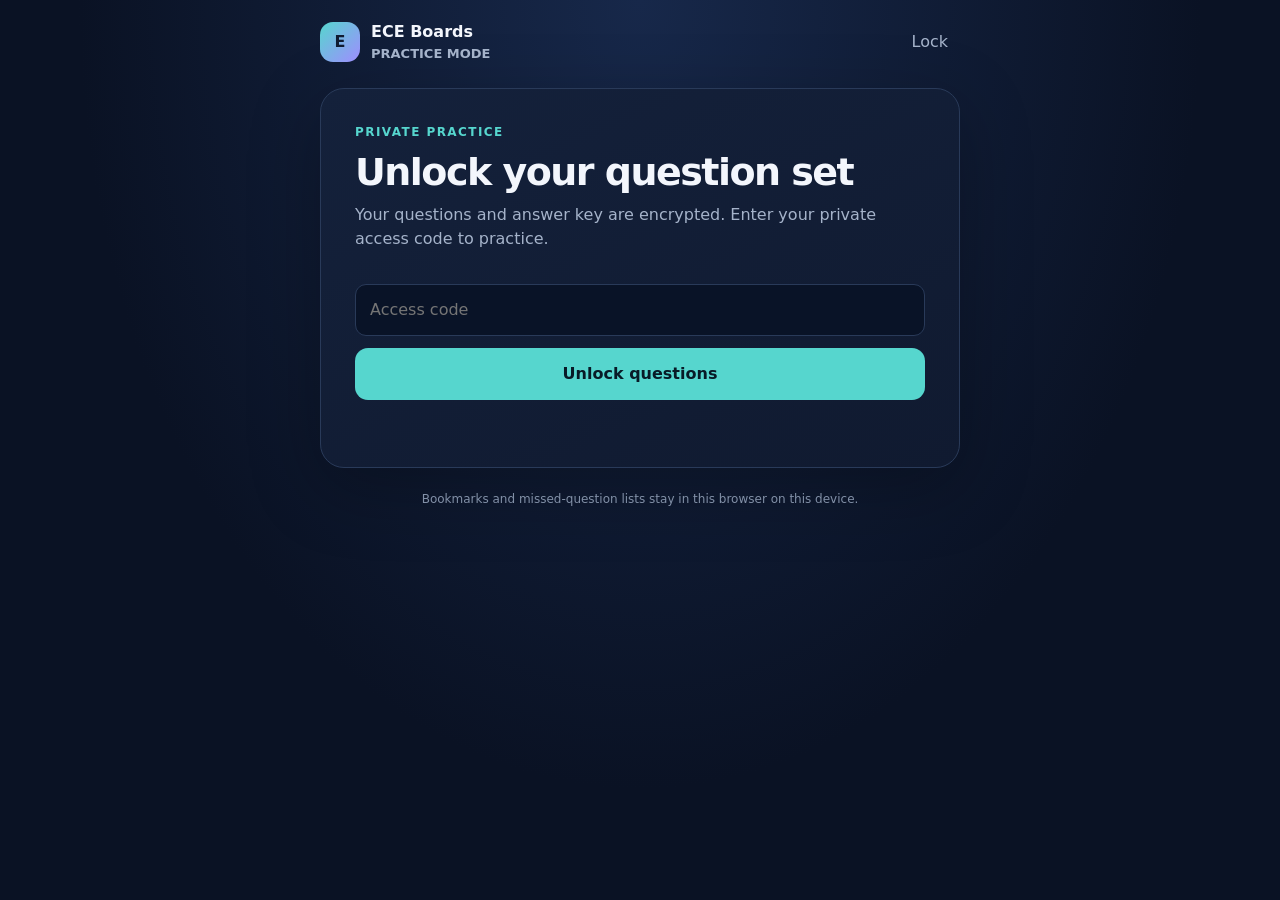
==== commit f70901a4: "Add review, bookmarks, shuffle, and exam mode" ====
--- a/index.html
+++ b/index.html
@@ -1,25 +1,386 @@
 <!doctype html>
 <html lang="en"><head><meta charset="utf-8"><meta name="viewport" content="width=device-width,initial-scale=1,viewport-fit=cover"><meta name="theme-color" content="#101b32"><title>ECE Boards · Practice</title><style>
 :root{color-scheme:dark;--bg:#0a1224;--panel:#14213b;--line:#293a59;--text:#f3f6fc;--muted:#a5b3ca;--cyan:#56d6ce;--good:#70df9a;--bad:#ff858b}*{box-sizing:border-box}body{margin:0;background:radial-gradient(ellipse at top,#17284a,#0a1224 62%);color:var(--text);font:16px/1.5 system-ui,-apple-system,"Segoe UI",sans-serif;min-height:100vh}.wrap{width:min(720px,100%);margin:auto;padding:20px 16px 34px}.top{display:flex;justify-content:space-between;align-items:center;margin:0 auto 24px;max-width:640px}.brand{display:flex;gap:11px;align-items:center;font-weight:750}.logo{display:grid;place-items:center;width:40px;height:40px;border-radius:13px;background:linear-gradient(135deg,#56d6ce,#9f8dff);color:#101b32;font-weight:900}.tiny{color:var(--muted);font-size:13px}button{font:inherit;cursor:pointer;border:0;color:inherit}button:focus-visible,textarea:focus-visible{outline:3px solid var(--cyan);outline-offset:2px}.ghost{background:transparent;color:var(--muted);padding:9px 12px;border-radius:10px}.card{max-width:640px;margin:auto;border:1px solid var(--line);background:linear-gradient(155deg,#14213b,#101a30);border-radius:24px;padding:clamp(20px,5vw,34px);box-shadow:0 20px 70px #0004}.eyebrow{color:var(--cyan);text-transform:uppercase;letter-spacing:.12em;font-size:12px;font-weight:750}.heading{font-size:clamp(27px,6vw,38px);letter-spacing:-.04em;line-height:1.12;margin:10px 0}.sub{color:var(--muted);margin:0 0 25px}.stats{display:flex;gap:10px;margin:24px 0}.stat{flex:1;border:1px solid var(--line);background:#ffffff06;border-radius:14px;padding:14px}.stat b{display:block;font-size:22px}.stat span{font-size:12px;color:var(--muted)}.primary{background:var(--cyan);color:#081b27;font-weight:800;border-radius:13px;padding:14px 19px;width:100%}.primary:disabled{opacity:.4;cursor:default}.secondary{border:1px solid var(--line);background:#ffffff08;border-radius:12px;padding:12px 16px;color:var(--text)}.row{display:flex;gap:10px}.progress-line{height:6px;background:#ffffff12;border-radius:9px;overflow:hidden;margin:20px 0}.progress-line span{display:block;height:100%;background:linear-gradient(90deg,var(--cyan),#aa9cff);border-radius:9px}.qmeta{display:flex;justify-content:space-between;color:var(--muted);font-size:13px}.question{font-size:clamp(20px,5vw,25px);line-height:1.4;margin:22px 0}.options{display:grid;gap:11px}.option{width:100%;text-align:left;display:flex;align-items:flex-start;gap:13px;padding:15px;border:1px solid var(--line);border-radius:14px;background:#ffffff06}.letter{flex:none;display:grid;place-items:center;width:28px;height:28px;border-radius:9px;background:#ffffff10;color:var(--muted);font-size:13px;font-weight:800}.option.selected{border-color:var(--cyan);background:#56d6ce13}.option.selected .letter{background:var(--cyan);color:#081b27}.option.correct{border-color:var(--good);background:#70df9a12}.option.incorrect{border-color:var(--bad);background:#ff858b12}.feedback{margin-top:16px;padding:13px 15px;border-radius:13px;background:#ffffff0a;font-size:14px}.feedback.good{color:var(--good)}.feedback.bad{color:var(--bad)}.actions{display:flex;justify-content:space-between;gap:12px;margin-top:22px}.actions .primary{width:auto;min-width:130px}.score{text-align:center;padding:20px 0 10px}.ring{width:150px;height:150px;border-radius:50%;margin:19px auto;display:grid;place-items:center;background:conic-gradient(var(--cyan) var(--pct),#ffffff12 0);position:relative}.ring:before{content:"";position:absolute;inset:9px;border-radius:50%;background:#14213b}.ring div{position:relative}.ring b{display:block;font-size:34px;line-height:1.1}.result-note{color:var(--muted)}.manage{max-width:640px;margin:18px auto 0;border:1px solid var(--line);border-radius:18px;background:#ffffff05;overflow:hidden}.manage summary{padding:17px 20px;cursor:pointer;font-weight:700}.manage-body{padding:0 20px 20px}.manage p{font-size:13px;color:var(--muted)}input.lockinput{width:100%;background:#091327;color:var(--text);border:1px solid var(--line);border-radius:11px;padding:13px 14px;font:inherit;margin-top:8px}textarea{width:100%;min-height:220px;resize:vertical;background:#091327;color:var(--text);border:1px solid var(--line);border-radius:12px;padding:14px;font:13px/1.5 ui-monospace,Consolas,monospace}.manage-actions{display:flex;gap:10px;margin-top:10px}.manage-actions>*{flex:1}.message{min-height:21px;font-size:13px;color:var(--good)}.footer{text-align:center;color:#8290a7;font-size:12px;margin:22px 0 0}@media(max-width:430px){.wrap{padding:17px 13px 28px}.stats{gap:8px}.stat{padding:11px}.actions .primary{min-width:110px}}
-</style></head><body><main class="wrap"><header class="top"><div class="brand"><div class="logo">E</div><div>ECE Boards<div class="tiny">PRACTICE MODE</div></div></div><button class="ghost" id="homeBtn">Lock</button></header><section class="card" id="app" aria-live="polite"></section><details class="manage hide" id="manage"><summary>Questions &amp; answer key</summary><div class="manage-body"><p>Paste a JSON array. Each item needs <code>question</code>, an <code>options</code> array, and <code>answer</code> (the correct option text or its zero-based number). Optional <code>explanation</code> appears after answering.</p><textarea id="data" spellcheck="false" aria-label="Question set JSON"></textarea><div class="manage-actions"><button class="secondary" id="sample">Load sample set</button><button class="primary" id="save">Save question set</button></div><div class="message" id="msg" role="status"></div></div></details><div class="footer">Your question set and progress stay in this browser on this device.</div></main>
+
+.hide{display:none!important}
+.checkrow{display:flex;align-items:center;gap:10px;color:var(--muted);font-size:14px;margin:18px 0}
+.checkrow input{accent-color:var(--cyan);width:18px;height:18px}
+.session-grid{display:grid;grid-template-columns:1fr 1fr;gap:10px;margin-top:10px}
+.secondary-grid{margin-top:10px}
+.secondary:disabled{opacity:.4;cursor:default}
+.exam-settings{display:flex;align-items:center;justify-content:space-between;gap:12px;margin-top:18px;color:var(--muted);font-size:14px}
+.exam-settings select{background:#091327;color:var(--text);border:1px solid var(--line);border-radius:10px;padding:9px 12px;font:inherit}
+.hint{color:var(--muted);font-size:13px;margin:16px 0 0}
+.menu-message{margin-top:14px}
+.question-actions{display:flex;align-items:center;justify-content:space-between;gap:10px}
+.bookmark{background:#ffffff0a;border:1px solid var(--line);border-radius:10px;padding:8px 11px;color:var(--muted);font-size:13px;white-space:nowrap}
+.bookmark.saved{color:#ffdb70;border-color:#a98424;background:#ffdb7012}
+.timer{font-variant-numeric:tabular-nums;color:var(--cyan);font-weight:800;font-size:17px}
+.finish-link{display:block;margin:13px auto 0;background:transparent;color:var(--muted);text-decoration:underline;font-size:13px}
+.full-button{margin-top:10px}
+.leaderboard{margin-top:22px;padding-top:20px;border-top:1px solid var(--line)}
+.leaderboard h2{font-size:22px;margin:6px 0}
+.name-label{display:block;color:var(--muted);font-size:13px;margin:16px 0 6px}
+.name-row{display:flex;gap:9px;align-items:center}
+.name-row .lockinput{margin:0;min-width:0}
+.name-row .secondary{flex:none}
+.leader-rows{display:grid;gap:8px;margin-top:14px;color:var(--muted);font-size:14px}
+.leader-row{display:flex;align-items:center;gap:12px;background:#ffffff06;border:1px solid var(--line);border-radius:12px;padding:11px 13px}
+.rank{width:24px;color:var(--cyan);font-weight:800}
+.leader-name{flex:1;overflow-wrap:anywhere;color:var(--text)}
+.leader-row strong{color:var(--good)}
+@media(max-width:430px){.session-grid{gap:8px}.name-row{align-items:stretch;flex-direction:column}.name-row .secondary{width:100%}.exam-settings{align-items:flex-start}}
+</style></head><body><main class="wrap"><header class="top"><div class="brand"><div class="logo">E</div><div>ECE Boards<div class="tiny">PRACTICE MODE</div></div></div><button class="ghost" id="homeBtn">Lock</button></header><section class="card" id="app" aria-live="polite"></section><details class="manage hide" id="manage"><summary>Questions &amp; answer key</summary><div class="manage-body"><p>Paste a JSON array. Each item needs <code>question</code>, an <code>options</code> array, and <code>answer</code> (the correct option text or its zero-based number). Optional <code>explanation</code> appears after answering.</p><textarea id="data" spellcheck="false" aria-label="Question set JSON"></textarea><div class="manage-actions"><button class="secondary" id="sample">Load sample set</button><button class="primary" id="save">Save question set</button></div><div class="message" id="msg" role="status"></div></div></details><div class="footer">Bookmarks and missed-question lists stay in this browser on this device.</div></main>
 <script>
 const sealed={"salt":"zJ18OeT3/7ZbgKKtSXDevA==","iv":"yO9/qgPmRqJUX1FW","ciphertext":"ygsd21f5d9cqhAsbq5aRedxgbqy681xPXHiI+8zJHGq1lsNglbYyBAoWrjltoB4s7uTIRe+eBtlVI/n1I6+PwPFr4WWVE+oWT2nrpgTBCxV9mvTYWxjTm8iCpRagyelIu3XbgJQCF1/RsrNVX3jgkNd501DncEimb7f8uUOw30B4ABk3YajHezVJEPHaEQtDrY796gEQXUsKXMAoZZKFfQzv1AVfi9Yyiz/[base64]/78A79+M1cBjcv8D7K0HXEyA1JmLXoZ5K3djR5JJhUYy2iiDKhXe4ZF+Jdfe+aIc2E+m0YkkcNKS0kA9Y0dONr2MgkMKUrfBGDM6rd061/mT/76OqHW/F2uOXg+QY0TquRmlqpk1lXQBLP45RaIOeu5QS9EB7khheoEd7+h31IKHV8NbXcFBkuyHM8Tm8NYneCahM2N0ruDNi+ckLYbqeDNQ2Jso9BX266OzEqSzzNy0t92cTotqQeyOwRpsiYIpk3ttIjLwwWW1L2Z3/9j0E7DPaX4ufmvOQ/biUBFdItutHAvSU90GpU5Wv0HsINg2S/GzAk7QuM3QUeMXEMEbJ5vawUtJnMnOy/2/j+Ng1kzq0Hh29MpaHRrTb+p8P43Ij54xsdV8CPjfD5AwGL9n94jPLEzZZvyVfXvJYH1Lde5qVUdOiMgwjpC41xRcP8M05fPgjYJ8Ryqw85DU4PYaO5d7RtDPjWoaOUXXISL+/fcK1NPTOOPSK3o6WXA6FnZ/Y9D9cL+QbHSc0yx/[base64]/XKawJcgC/tqU/yvNFslWdLkIYTnfo2ZAFIxwSR4PmetwsJhXaFhARwyjezD2ub+hd5KsDJf/[base64]/MUAP3MyVI6OXqA+v8P5Q0kvBluR5f/mTcIZ0Qt1qsNUov760sQcX5Y1R60f/UnGaptJNvCC3sYIyq+zC07/p/appBk+Uf4d6WCjGh3GgpJWcbrIA2tVa8i/FlTWMjXQfMUhGwJbRfLtcwXOya+xwhdy0pa5D4lqzLIqrVCBhjs4/E6eMWuQdn4l4xbo+2BMREv+CDkWKI7wfkK4SYmBp05Q1nlDJUP6NF0E8c2TtEHo8xdBUjSVAPfNDyH+FDkaEfo5AT+2kn1Inz3aMn3iOltmvzF9/5GWa+6BLP+m8EpOZNDMLb5+KZ4fD2V7dq+bQVyN3A+7CCfefsf6DJujte5zzmyBNHa8K/IRn7Jkw/dWCiMK89IAhloKodIUk3oeEWaqAHdehJGsZVChBYxoJS9dvVjCgPj5anieQu89qb925Utctft7z//e/[base64]/ZDFHXx6oEGxtXU3HEaesDUMkHPmJjT9EYWrUU95BHQWvehwc6kjR1Tp4ZWP4NdkUTBGj2TbPmeekXinaH8vVLQaQJh3EuGdrAllkY1BR730exyBpe4f7Es3GMTZ1OdE8pwdGPM+aVDiH9N33yE56IK56yCqqJi00i1AsnRCbD0zUf2QtZf94t/hfJJZf6EDEOkg3XvQp5K4vwNksABGI/asJA0Eb5AqoS2w3PjIc+3VUWfaqe3YeRh5HMw2YQZ2+Ht775e0fKPLuYh8boYm9pAAyzlWga5BYM0KDYwPyuV/r29clHzNd2BK9T1UwPlkS6BC2mcaB+ltaIOSDPA/nokmNWJm5XrxZt8vE9QaJvLiQIuEj3OvL6SgPtuPqcP6VM5HVQfW5BrajVZ1XgMuWPUGkKLY8Kh33J8NfGnPkvIakQ4ZegQAWAlntwQCZ3NY97M2ktqvYktSupoKMfycxfQw4gks3Y0Tdmpp0Pf5t0+1ZrVLmow5ILXhF2O9tW/lZyND6Y+9FctWkg/vepL8RB0TwOm6/PL9KJmM/Ak4pkH0LxR+jmz93wE1RJ6w5QvYew4vEyiHmQUFKciJUo+wQTK9hMjm6LVXCI+wJ6EFi/[base64]/G+++AJfESfzlHQpcKM2y7EsdmY0vDkV4u7T9yl4ktg09Psn60e/tytDB8MQFb7bRPE0BCwvsW0AKz6MP90NKbZdNpxQww4VpbWSMjE8WJZm3230vzLtKoMYNZsQUIhBiPjk01IvqTlMjTjAf10xfhysvm14TKzc5/HpIvM+WWo8+VLknX7uy9zslHmjAYiyCfg5NPqP53HMv4jxlesbD6stEILht64ZVCRdsyZ+Lu/NpJAKqL1rMiSGC2XTrJNJRkRUntpHo0mk/Y0skiKNOON9gHkCnwo8MfyVLkXMxGMG6FSRoWY3qZz+3769XdpGupyI8jaWThLsUa6hLY5u6T+tz4uFo5SGSVrquux2ThWm73lWMl7X7SHRCmgBt/tsBMwa30DqmDMQx7rBYMNNwZuK6UUzVkcGlUfhjX3OHWkTS5XBTyVBef6uaI4Ihf/LXzVhJPZ6uyArbdOjm/zTMvUHrpIDkgPmzIeBgIWSUqRI6U8zbbJYrOaREbVH9NKnoxD2EEV2ysrjUgbk1ShLlzsKen5hCS39qxFttImjtgGUCMdvOD/nPmmYniqoYLddyLT/8X5/FQ38QoOwZi5kcsJZEN97KaF2emkmDcXu7JMxMMnD0w417P+yLkrHboBM4ah3Ue97N9I4HemqY2V/PR1ZF6OAdS9lNfstWKZretp8f/jcRuCez0kWIYVnepxI0v0bipg/A2APDgeJf6fbrgZOC8NLkGRTg4YCIqNXG84lp1TLEO5ILoU1qY/01VB6Ugec8yOYlkSxC2Sxtt7vojRk6SJoZIrI4UfDh4eB+ggEciNRsafzef6lQibbS17sKN4gvNovuvyZ5WTVh0meV87xYpe9D11v27UDJ94iuvmgn4GDFyyoTr8oZusIC71yKSoTmqpAfTVb5qq1uqfLatfnCkKj01Cy9Iye/kgEjaB+bbdb/br0ZiIaYbLXHYG0Ecg8LBF1PxjbzflFKR9okp4fvuJ8zv27zNlHlDw15XvbnFb4TPLQ2f7rG/KNhJEzOyEOAHSti8PAu5yJ4BJyztLm4ydfCH98jQ9qxA/ZpztYcNNwfLE/gdkzKm48GsRNqrktt6RxPbh0QzdmsvwoljYtXsmQmknjktc5Mjta7ixpNYl8xBpQF/NDY4KXLz7W/gbbYIidXn7tE71fMaZhK0uOb6E07XZ9EgVWioFGv8CVZC65neH3sIbZ3zyNvf8IaxPabg/5Gb4j4NiXvng3Z9UPV/cMCM/T6ERJGRqJnz3r3y7/+MfRTVj0Wsyqstys3cBb+cggGeaQs1kB4bC9A4B0NzSbyL0gRBWJYzLD+XF+Hi2vNX1hK+PFbhXd4IuW7inVKo3qaoHJlwWt5oHOm1vWn/aRyOyioA5Ng6bNQqarCc/gZ5PWObwKM/LNzLMgX5VxppgEdum0VEDU+MOItubi8DrLZdWFPnkT5dVEdywbf0G5BUy0qLlyMd8gQ0roq2t1cbg82qfw1o46dmDUnc//Tiejgmvc/7MA46TzffdrF9KzhiorWb/DOOCI2I0zsYusY1hwzBRQKdhaewnc8sWwzW8yHUbckVaerJPBO/[base64]/[base64]/ADAwzzC0wQ02m8fmhb2Kt7m2iwNheEJ7/[base64]/SU+I/3hx/9bQaLsfCut1T+Cxeuyh86nBDMssw0Xzwpkf45+OljR32oInR+a5JoSCU3GRmZTmhIwlXng+rqxs2gXUPa25aPkesdJ2sTJYlvQ85RlHqxbb4fDn8HMr5Sn2ztSc2o6OfRSi5nFJz5hZokeTzo/a5xYC5Tng52DbUCxFyrf2TKqwXVjzP5RuyvpwniJNH0cvM4dcWJCDGj/l580h6eozptE/nFcyK14vLrj87BZ3wxhIlhV3IHktVDwYh+p1hEMbIOApU9C+msrTLYYFHiYC9cxEMYUiZGIzFefQwnLn4tZVDQcZ+fJoV/LSaPbxywrWSIf6S+ssfrUjeLTIR0w3DuhNdTszLVJAX0UrKcALlmhr/s8o+HST4SHsVZ0Cdbk7UC7wucxNMyM+f8iQHkqGbG9l/e7fVxr3w7OA7hkzY23aS73VuIqgPEkaNyqmI1+wgtX10hupLoIs0rQB8bWcuw0jwNnElBmO7nYKcxXU0zpsdNjBrBPErn4d3iDxD5TYbKdDiwYjzKBPXnjHt7jiDjZNPzhOy6XNKALo7zZKR7/gAWlHAi3L/ALs3WK3e7hGn4IVQhxOuYU+FWC+Ef3vi1hsw8/8uBT1n7nHV7NJdjLMnicYHGQFh9wZ/8QM37Tas3U3Y0mpjA1injPWOp1i7/pIdSZgXA+53rzF5Kg0Ayo8Zj+24R231iLM82HJUdhODnEXdgPKbxDyweUYGfgJSl4fxs/VPME0PwRz+VCgMnVZU1BUOFvCH6Ujl7Xo9VghKTkkw49Sr9rNJCvnUOgkPg1Q7yvrA12gz/i5UIM5w+ZqWduO9fFSOEQ2xLQC803sjsdWJCBQ2JqIvxPnOWwHLKsrySW3zZUn1IkifFU9SX6ZyBxoj6tkh+DZnTZQsA2XNyUioQd3VsXqsNRJULPQVP07F/Yi6M9t9yMr+veZDf254uNLdCdx+U3pBQ6CWe6qQNNYA0TImEIwEMV2C4OkoHiBo1bBondNDpgRS5qMe2XdTe/KRZz5qGp1/u2rPipglOwwYPP0uJjsccn/61ac+hAa9r7MSEIklJOaB0Db+ovVzjukCOrdqJMb2dgcBv51/HXuQPKag6Vp9TkUWlVfFKsw5I0MfdEcgppgK+x5OGvEOfbpbiTHOvW1Je8taK9aaxBUfMK+bTGj0jT54LDR2Mdl7kGwOpE3eM4bugzQWI5Hd5eOC4ouB34UM+nXiMma6n5Ae/I0HQBSuNLy9EO+Gt0j7ktoWpwxPU7lW42gR8R/cFEngJh0SkZ27+ReNwarwdn43Jqc8IdoVP0pb4O54LsXPp9/v+1ZVNjFvMeC6Z240qCbbshW06wAj2YAccNvRiqdlsjEnBHfwwem/PFdcRusRfoKbozEru+zb/MHkG2T11uh0eIbVZepBmrl3MXjs37yQEBl8UUQ1iurekc8KaBAL7J8o/DECSV1WQIMxJQparvPQTEPCWCa1IouSHjVKHVeWgeLO6S4Be6ZrTjDA2+xGv6jY54ZmJz2TJKUsN3TmF3XkGuBNrOi+eC5eSyKrSiIq/j50h9jDZ9qPU9kQmAWxO38IjfZQW/BIMPrWhCMKQi18rp+dSIpOOfchcNAmFAXpTpyrB38JLi9plQh3Wsne8xXCThv1g9qNy02/dvcU8mnkz/pfPSY+j+zqb+uW8FumnKbq9iGX2UmRJCPLquVitmHDGIPcG5dhjuocpRgnmkhBHUfxxoHsNKgtl80HAr0Jn/[base64]/e9T0TkM8BAj4dZ5efZK1KJ/iO/XlX8MW+J/8XkC1bo6jQFDy4h0q69QGz/n7XkZC8K2Le2xrR1hhH3zK9fLW/T8PnnCoIkc3NC9J9vJOihqG32mDPlj1wqjIuAf31yDqWP0UCb0DHOX6t2Gt7HBbvqLpfO8DGdAscSt9FV/FXSjH82LMcgrSS9lJoLLEZP5ceSHgX1NZw1nRhj0BRShuGTCZjhHPGTO9063bWr5kCl3uSpaF90iyaH1WElSc/RibLgt0KOjuYwr0S3cdALNMNTZYMGCC+Exgm7f9MkIbP6YAvJ8ZsYI7FcweGnOVxFeBZwTvhKjnZmNcYUh20/Nrwdz9hN0tXvJd2hgdDl6jGlu2updjGjocwmj9qI8kYZObPAxdjCt6ZowhBgLqYedbyhx7R2QuPJuJfDbD3EVaIA3bmeCMcx+Dj1cp6t6JRnHOQpPAS8+lLnxyrBELOwCp/vNJfP8NCPrZVCkxcNkHkytEYdUWA+Q4Hhqkk7v8nAwgwmp84COCax3u9u9u10OL34lDWzjSXJaq76+wSEHN57Q47jDvLA7NTv8K9mL3q+BknyzV3jfZ5Fuit/5hoNxJCv2zCaeP0akJrvS377mnKO4kq4lZCPKTQYYp3E0+BAeZSsJdBdxMLSrf1vINYGBI22xUlmW+3LSs5OtVKiww1IlBMUc8DFl7In+9N/HZ1BFIm8UHIi5vAk3SZ8faLa1dQ4O/[base64]/vorgi28QgApH4jnV5tqgrZGD/q0tTzFQ4byn1fyGDnU/+ETfyY5TEhF68wNAMKl4hiKzB0/X06rBLT8aibv0/ZAyAWip2QrhGJab3yMJHHIA+uFFnlFQU+eg4ZaGg0EVAG5YMPyC6O4wreoEOcchwYdIe4h/PMGaDPcZjqPRctKUKExloFnzpwCpSsdUfy2teA6B47v4j5RM30U2D3RkuA5ZmdS+GvosZ3Gh7ImiPSex5soi1Ll3jf6IChWwSQKAaLamWmPlE1nXBQIzUqaxWk0tqGkqwABLltQDcaz7uXtJ03vJL/+12C7ZIcbZaZojETnBmVnly1Bp0PmzAvqOjjh0+jixWbqJBVqLVUuAg3IUOVyhGuXDyMEUnDRX4vXQty5Cx1kjBwi42v7Nz4Ng5pJxXH/Ykz5/TN4Dou8rEtjkFOBlsLgjW4YMKSJWlE5429JCua84+yvW4zlZG1RPjPCPYWipxDICgbcZk+41epUQna7no0yXsi4vS+Y6KcL9MpYoEJ0nu9z9N1UscqQtUGYeTZycRKYucx55L+tGUTt+uP2pXY1CoPJmJ5lClu3VEdV3o1CxL9OAaUkytyutrm2tLIFxP/V4+H2qxRjklmBXncgNV6VAe+9dDKD1mRzsMoIflFw9tChiNmIbsJ3sXruILQSP2NHE8J1spANt3I7BVB7qDuc0e8ZNJ1XbtpIbw2NKD9jrM9E+haJPfxYa3e61DDlPVvrfLDRwEZjzdhC9uRXCFR+jKuI4h8R1SOC63pvvMNRZX2UJNg5xB1ez6flM/hca0jKHp0fuEXYSRC60L8UiWtzBYg208aPs7ZKxViRwd6pGCBROWfBHaFYryttJWIFR9qv0P2B62DH2l4rXgayIshCovfqoyaJyc4dvv+lihclOuE9h3htt9+HeNHzSgRAZ3lsWXYEqI1EXd20s1a01814wR7KSFdk/agnCFJ8dJJts/fkLBJR+KmCnhS20AJeKJ50RidEQRQc7HCybiFESuCz4vJoe92/0R7sE6S8tyVouguh1kKHwMP86LbStxFrImT8KL/u/GQyqqtM13K2GpnqKN9Qha+Jceojpqr1wvraTK9jYdehmr1mD3fLCegJhsXbuBMwwECKxnsAdEAKRdbtA6s9Vgjv4NzuYec4Vw0i/SbJih1VNsNmJvjLErKa4X9p1/7JQP07HxisHPJwBVQOVYq8bMEgK1HORFHvlCKvoxotkVOYVS7m5i8z9XAlLKJTOQmo1SHfUmo9c5SfrBAZHH/phLKVkrWIlLomwTjjzRBrhUc+5UDifwc4yvHMXVQIVB4EarjB3HGc5WZv+N5opZnuMLST+tJo942d/I6hU7qTJ4BTmkZFznGPOH4dEe4Ay+JE/LIkg5F2+LhJpEfy2sNEgOiOUF2PO1ZPnE1FPfOGamqQKJKBXAGzGDSsBgWyn1S4UvfwyE5tQPR+iMBsrTGNGBpF43euYnVIKMrMpsWv/qJ9r2Mc0Y/BAcYRVusp37aX7BWWgGY7Zg8MYM7+Jvd5dlAnG3V4QdkRp7t0fQ7OLn0iGGHYxNP68r0dpUzbxEiu0ESpxmbMhhNyWSKnC2LWw+nVAJhiQoUg5QYkcxz/qBC/+Ry6HtZvr2ishiUuyw6+/N+aSFyjsp1BjUEg0Kp4tK+OOK5vc8sdA6y7PF1UZOZsxeaaXCw0dK4L2fzuimDBp1d7jEhO3a3FLSBrubHBd5QX/fLLcsln2Ubfg5F2LOypN6ZowokHp+GqR2zAfm1bmwTDoEwisnqbQpOCLlG7Rk6Sod3xTufMUuRgtVGXuxI9G2xEXupm3nsV6txzEAWUI5o0pcpC7hseejMpXgcO5e/JLGSkvro8Em/Wp0QyyKYnWFFjmv/IhT6+kbaAdNARF2SmxQIOKe/4sXJAglWrA0f2ZaxNsa/54ZWH7F5NmpVfAsa10fa3zapO9jiY5XR5Hx/pJ74hOljpM4ampdnHKbiNiAteiQ9PBYwbeaDG2iURqg9hJdAMLAoi7i2lLeeC1HufhBhdmrGOv6RqPIknbwxL7wRXpxakl9nwysrc2qE61quKupQSxMRfBzeYzD1HNE2IVG78NKwlJTtlmrUBa7cgznTo0aRwpzYk7GuHMjWeT9rAoST2LGpPNx56ByTQ/UUljEZAP7y6eZaedU/LM27gC6dXxogCoZJtDsq5gD91RgdBgV87YCC+G0sLaWVpaNzMd1fs8dxHd9CbezCVeQ4QHWZmFPtNXCjNfZiI/laZfRuyLMxaZd8g4rN4Xhx8bQXmgv8R4j8YAawxj3hig+Fdcya/SeB7+G3UfblFJFqMHaV+JGs/R8d4kTo3NjqBOQq+NAU7u6KHfBKNYEI/bn6Hwywv5zm5xAngIb+Ho2oiXFTaUODuR8XNEsg4RmuFsMgDWOga3sW5cbNFcAf32IVTmntZv9FFLtPyhdn/my9AnjSmBa9jsZeyS169mQVWoO7KQgWt5Pv3i8XyhMYiGnIfnZNQCM8DoNpct+i6dGhg7sqagRrhGktfNZobzYGvmt5mBNMyF7cdMbIuAiTjQZj/D19Cwo9jdDCldFxHCoQ1pzNgMpRZTA4cXPay5MD20TMLMIha6WUkGGk9GjHvJw2Pea2Yzy4xH2udApQpeJWTWQ1gpXpWEbcduLPOunKxW4O1HgN/bwbEzhS12Of5+kbH3MfaEwYgFi5f7qjBOjdR3gwVfOprAGsHhtUsiv5sRM7mgXJyI+KlP87cRaIgNdkMSgjMZUU/ipzVOvhVup3pYcSfG9yg2+PR4/ajTiY2KAzyYXe33kFlyYJCaHWlgiheV8uK03MWp7AHNQXVFhkg4Sc9zwJJtzNLd0oGY8AkbLhwdEMISlEa/oKT7Rd8jpd/UF4l0URMUVc4X3s7uGyx062Xpi+OYPKaZR2PeFzT/[base64]/pkxFTx9svLZ6TYnLYOtPuvoiNs6iPYZ6eIGbEU9QmHlVQiuO2sN4hXF868Os+0K59WcNaEu/[base64]/KFzbQgdalLkHIrnld03Mh1/pjrmTvtTeEnxudG5jjpSp1xiq5jKkM37aKu+TKGGrNvV2S+O6eUBzFmw9u7ZJrYUdI0/wOoTKGr7YvveVPJycWQvBAt9/gj/lpxu6Zo4aoWOincM7PWM6f6jxurbXVBbbp4AczKGonZum97QhlJRItbAiB4/RX+/ANxYwWuPciolCKoS3Szb+x/Oz6x2cIIYR2hkCmuk9Okz1FgbWfjyCkJ+CcI4Q9Ojvkp9MoMObzRLYimdAl8iO4UXIhDkmpF/IyK/+l0hccEnoAb8HomIlRwq9F0As0V1P3Ujlx6VBPRwnqbxsVtjIXoC4OKcug7ITBe8cBwM9uaddDyQGgTydd3sMFFv/zaTGJBqfPyYmDqwSWkD56CJsCi3YIYdbDLAfLHzYG/k2ME7WHQkMoQam7a/ZDfpiSB4sdIiap+E+Ur/ySdkaXkwFak6aNmVqdQNo5u41PEjq8bYpm8L8qe/XAvCo83C66AQBldxTRdJeswwIxb/V/X0T17rZw5I1sZNlneZHGhBV60tfv80ekrry+UnC8dpGfPk6XYIrg0r2SFvyCTy/6uuoOSgVEvf4IlBRYEZ5zwPvP5YOhJ7gS3mj7ZfdJFm0HL3oa3CrrO/[base64]/1K3FtJS7/CtVwC8fk2rS0ceIr17Vf1WJ5I2qwmqBnyOTBHmgaWLF7XldSM+zkqbT668pW8YFckuMEL0MGA/jmZFNSA8xc/8trpljH2ab5vYTvxGYCq9JrJRGu9H9pX7aYV5FbZAZmq/CY9dAMmKw/[base64]/Bn1tMoAAdQbq9LG/JXrHruDZ+plyBBPwoCe8OvRAizgDghXdZpQ7glY7CEwkvQyGHEeVdP4Ib9FU4hacw22dXCtUJ7LuCbiFixNMJs9ApLc00GX5ic0beSsPfXgIl4Ef/6tor95DoFHv+AUgNjTVvzcJI2uWiaeRQ2bUc+FKiTUb42N2t/55q1H74riX+N5Zxugr9m1Fst7Qs8kSJmUzpmkXsY72GKdmuiLstQloUzct6CQzoaOSZMFE0MTyChyTYXE+FNsJOAHkdSUERHoIZw35mcu5mxV7yn/gKA79VtsWShc8lu3eZvsxSf4u4/lSyD0BOhevQq5fUISoyuxoPk2VE63d+XNqX2tnOcgJxM6C8tqqsnndI4SpIQiAu3IZVjxv8FCSiUPTfkgHxNa7Zcy2ILjlXU/jzBSTGlS3UMRg/x7kKpHzk0sF/hRV6KX6gsVx6/[base64]/7ZwvJXpK9VUKAnMZAkuUSftgBYhfQfSD8zfvXg6W9eoDXXvBrNRVSpQnRQFIh90UmBfa+7a8AwsOp7rZacV+9upWR+NMPHgL9EQ+AmXmxGSfF/3zzF7x5sjrDShUrFKWKYXkmVl/CZvNXzXiiUQw+rguYHBESSS6RY7PgqStTcmEPoLch893QDEHA3XUC/ouFH+oQ3fYp8JJbmdAmqm6jogTYYCVw7bi4lIOInQTEr71ab4t7vDJfatgXNaHzq3Wf5aRb6t2HiCMj8VZzN7ela4PJOKXvQmt65zh+la8d5tnS8f7zaomR82Nc/yI7P3tLejWR68bLJlOm0UnQoJkBssZFUZ5wmiFA9tQYboDZV7DYS7OBihPfGd3BQc2xPlniA3fxa6uIRAH3E6TmQCQjpThWZzqQQyi6rWe/FHSkckfh7BeWMPx2iR2hiqK+6wTM+fIM+cTS+zqR6xZPHpsSoROcbonS+NGjFffwq1oAryVsVVP2mDVmwcWvIGS6fDSg8c3+05UrmJcEFQTGn1yrD3Dc/C5lFZhYfBdQ6yRYUwX/DOGcW9gc8yQaOmD4P897lTn6kjG+BGgIZzIF6xVAy34i9lcufpUl1uVkRKyuhT7lR0XXbrbjHjXN5MHLt07Ac3UFGvIUdTqOkyfAkId7mwFrJALPSRKw8IeD0XKn9heZuuxS93WXEvM+vHvDWNkmUyN/CQ4N6FareqwnP4TyTEVPGwhrQa11ST49ZL6BhNUNHdqp7sbC8gAqVDtK++4IjYNzHWH7devG1yPGXQN2JDAxbViDQFKEYlqjbpuyV6JdR/SXnlUC8M3sQ4ttCjX/oSRM4sy3lSmX2CWSt7BmdLlF0X8m+4xhFuIzRUPm6Q2gBXh/xwqDT6WvXAkicjrEcXxzoN8Y7wjXzCUNreKYxzG9jz6tsdbQmbCNwC/tjcHfrWkwWqcXRJo6AtksQSt+FSGSwXcue1BSDizvG9DMoRhOWgbiUp/E6LTQ2N1k4iuYDmZ7Rzi5orR/ypPf1bABbesR5u7T8ng6SkkXnOQlli0fbbO82YP/Y1SO3XHTGSbczE90A4iedpFXZ9if0mXC9c6bZbXJ/1GACtxOopimaBaLnHcjvjIGorm+Y59c/[base64]/3Y0YIaBATAz86CkjLQ0k69E1wru+yKkfXzQ64e6Z/GUSgDf2fBdfOYPCjk8xjhUrzKTYntQs9kczXMn1F5ChJLyRWtGVhqSGxVJnnvB2IPVIgHx6umtNnVaP20JcMoEQG8ahFJ+hHh1S3xH8u9ZqjyBQqk9NR6iNstc8d+A9y837ZEfNOr0J8c+FMJKHbpBQZFSWyv5k5g1ipAb/ZAD+hSv8RmMPH+E9+9w5hE9DyFiV06HJXmcu0VRu2Q+YyqwmHGALoYA2yaTP7dB+RM7TcTPKxyPsHijsF1VQUQTevAdsCtlwv0kgEgqr8obTeqf0Vc0ljMDgimhJ9QMcZeN0ePCk2+bSCdJzeh8zecyANf8THz3wwOaOdt/UZapNJO7vmQxCFPic4Pn/B/hTWyQtfbjUdRATcZppEIdJwHcFtMP1Q+Iqi6WX1/fhWfW2nbJ9YGeyt5b6oGIxDWutOIF6r9xf2szGzKUqboiqjl8KKOgHHP83hecjs2xQBaAGnku/6bzjwO6i7lsfyhKGfaQU5df9iL3omaOMCPARWn1n/RbVWyjQ79+g4jYTI+8HY6Bb65v2/PJN0xX2jfOYXDY+8yJBVj/tGGaq3nFVUiAezHY42ScUWK54aVLkj5Jm1BR9fCZOlZWbNigrvJxuoIuN0HsK6FnRWENpE21xJB/9MuJJX3QdiI4YEeSGul+mew2HhJcsrcMdAjoay6Ab9fba2gukU1k/SLZXoIdSwwyOUlshmJgUs/doEKCE1p4L2pDuqR4WMnZf1nzw5MfVgXr+O6JxZfS+bc2otEIDYZ+TkAVgXFpjrQJJ0ByzyrvAWMhx/fIByrd3A53VJljHDNAyfQsihU+cBAFmMvn8O1DfmAJaR0ce370XVRG9t56b2OVK92TSZwBfIK3JJrEPAejjwtjS9RAqdVI7d6C6t6XOVujyzMgxNmJyzGDZlKHszW/loGGOTyJ9mz2rBbDdj/g8C13sVUbZPIKNSSB9brDK2HSVh0h0Q1CRSIEkODTCA03yNYxgKfbtOCC7p6P56EIUkl7VrWq4emyZ6xGvKmZAjvZhteJn/TggCclBShEKccKS251l1KotydsyGJxcOudtaPt8iI4DC4iErOqLYJKXFpsSNEJJL3NpQwyfV9kPJHfJZVzKWzk7rr+NBrmaCVZahbShxoQyvLcfEvsc5ZZdtNGZXWgjKmQqzAM3Ug6MzxLzlA4d0nlou1Yd2WQS5t0qSCJpS1RZqliFSHC+kg/PB/U5uDY3q2a1QVP2J5Oua0/Tj6iblgEMsMRJn5mcFaS6c0N/[base64]/4P/3iT6ftbE/DDCxhWkeaswxq0YEy7qxRxXhn32sTF0l1LyD5PJ9zDt1JuwJvUqy/2PUOTOJHASqaJ3wBwKkZ9wWk1mmWNsFc+10ool9fwPCzmZJwmx/MValpkFHjKJPUVMDvUc8d9+dQQ57vNEu8rZwEZ6mJrJ3xomSN3eMpoXg8usfJ4UR0pTLKKp2tK6srm4+wVZxPFaGPRV26kwAvpZNY5/7nn6SkSrdSEHyn94vv5TdOHKMiNjAnikAXAri85bWT/7RtYBxfN7/OIZJSOf8wwiuTBRNH3riBn9BOW+ctOex0rSRMumOz/[base64]/xRd1uHU7vWvd5jxaIMyYqsrQ/IkFJrKA9LPiDScbYN5MPQxk+G7ITvmUuFxNkNHdD0aMHlmymgjvziSgtdXFF/Bk/k8MxNy5J2UKQBjw+XsSmqmLFCSBKz0xdpJaQqSTzYYkyC5nmqpssgsFOliHkwTMxzFiprQP9lSLoz0oL+qFKrY2sYI4zMP6OQqQi0Qqx0ljhOYqhgtFYUkTXgLb0Pc2NA55wFnqr53fSALRG8P6LiZaaU3Y1hZy8eyj3obdnDz+rlU3wdxJ/3khAKxRDoSPdBXQWsb1dJFcAQZXZbYoGeQ880ksCu91cCmscv/QoQInKZXXNk/3yf8EbaMUFHAWjSN6K590zrx/D5XYpGdojTRdHxJvYV0F7X5OdOKDpQvRKgn3ryDFaxsea9w0Y2deUl85Wr6q6CmTvW3RAv71U40muYhhB6LjLRFeH+OC5+Ua/YIrzrwJsSTve3LzanJ9F/nJEhsYxtCiSRc1D9SCg8QusmAlVuq6Gc6LQFn5s09XCARbxV4MCCl4h2lDyDbrTj4gcLTaQRHcqT3JZXSOBrD7Siamp2d5IBvXOSQffedgHp3/vYnAl2EUsy0cGxrge1WirFziYF7cypLEAXNjgauJRdS4S/pz28Bm70lzEkKNnG6ihITKJRv7Dd9aG5Lb+ndJa6NiFfdGD5iazejtji6UfTfNBl3gNDyd7+iFuAk0KNmD9qsv0sYOGTyWQkbFdMhXNWPJ/sZX6L6jfX4e8V6k8gsh3gtN0v2mBbn68cfURsm1y8IfR4u7NxulDOeyrGmV36iJNfadpbujJQXCcDXieVJQdjqcB0ZFgTrq4LXfVdv1BbzZgqZGYQGyUbckaRBE5fmTcYvFFOb0zmo3piAmp5SSMgSVNe5IwlkznNRd3eYXI+iRr/90tJi3hodN3tEMB4ZERFAXY2sGv4znDCkMZJ7xuEQDT/o/m6r/UoHjNq9J409pIoerPLh/eE2bdEYPZHHD8qmbAZsR3DgYotVRiiC18oIgiXLscHxldGOa8pR3rb6zZ7OE9Z0W0axqWsDS/pzq1RTZyYQ6vRerRoLilLeXVfNbj9gCBTpTinvZ4X4GqBZhqyUCcllC7nqHg2DMacxjlP1vaxlBL183cLtlczzmTf+nJFuwYPbMykPh4hME06n244tzvtKITHNvwgeDulTXuWQdwbcRdd7o/RQpsGP04thE4d0XWawltBDRmbsw5xYr5VPAhYX3ulvrbPU/Kr9pmc8/8/yI/sqfmy0tcBd3+Zizn+GdykMwptZsoSj3jIqqZmYL89D0XjpqkCknioDcx638938ZxTpxwrI5lMqIE7Asd8Sc3JhFlCKUAl38x+3g4beQOFOuEhW5kBgvuae5eORoeWvoWWiZtyUXYw+TnXesAj/0FVv3Uo+hyPEiJlA/IMaiOv6sx1ULdjEAF/XEZDq74O8tEGWYw5n9m8MqeLUE6pn8lTQkclEmeYlbGFd9oJzu5KSwi5aJWIBcRfe6/RfSa8wQQcZ4Bz9aQEykBGxhdOXSeZCnGddzkYI6eJhM5IZhUq46ag6VVhZZfCEQ+MN+Yr75+lgif4t+S705S+5FmwzhckKZxsXapbe5EETOXnbBec7LLXmFCFDQVP3bP22GhKD4t6vQfg79Pb1Wmyw0X1yyI43JNxocXkPNNweHivuE6h1F/Z0DPvCA/VJ2AuPz+3aUl0Z7ukIw29s8QqmflJZpZuoY9DqfE8i3jOPBFOQ+RLb3ylAqZREfl0j9sDYjQ3QoVAzCunR6BgZhbjtrf3TCleEV9yPr/[base64]/ZKxFJxXT9D6J2rcnsJjBndHUQhQ355fsNckryAyUgGEStLlcxGF+Li5W1k/Z+FQjdf4GhSHZ9JqoSeRiQGK1j1N+s5z+SRZ5gUIbmfnse+RzzEP39zCL2Nid33/XErM4dgk77rvouqMRmdg3xU9osNUIJ8jdu4BrvzO6/PQN0XHhF6YTDCrYBxMadHGMAQhXbFS6bi/Gkg1ybvTXSzehPCNa46cyZ2fdlTDnFdYPW8NG5VIOv2JdbXXYr2qagC2TGYYNBdu4OLakRFdJ31PHihaajjqrO1Y/2l9xPKmEZJYJEJwggaf609Z10TeQYl+bM/qSAXGlAJRMyyl1HrV8cdvsa75OYOmP8FRzbih8hidEtvC0OHuKvG2fiqGamh1IQTY/0dsyBI5m5udBaA1cy8d149FzFCIu5OWDyvVNRIo5EbTICs/ai6xI5+u2Q8wqQ1+yet7GbqPm9ORuqy/OIkB2XSAnPF5hi0oa9m+6Mzb31AxzW41jQds5aW8ntN3G/8oM7F/wRNJh8fwevQ/[base64]/3/zP9O7I1pCy8uniL3FalqLqlr3aTx/668D/G5OgpbABaqVp461KZxnE23QBfY4xNKpJdIyLABt86pjgaYGQNaw2+BUqdP+fEaP9JW5LW3MKRZTzSfAxYOhEHLhKX+M8ECKA71ze9e9FkT4Ku6A4FRDVlMVOrDJ3eLvXoiNPWASsKwZDUVs37PT8wnJjHdkwl567XfVlM/SEGqbVGYhKdGuA//JbbGBi2eotM4iB4HmKgAeKN2h2natEZ7W6PQuPGrBMTSrJ80UOq/XLQATLsiEsCIni7LATFiUyHZm9xS5AJw9eUQjB/zEve+UtfGVQ4GKrjsELCwe/RNs/MoRlCVJKuei8L1mKpJUjJYNcuu6+murC+avLgva2fg0jbzB9r7KsG5ppPpzK+LxskHnhFuqiPm1mFLEuYR1H3hg9k5yi/4VZmliigrmVCKDbJtIpSW3dfxg7/GaqD1lzmIDKrE111eXkxGq6C8QhN1gvwqhluCIxhdORZ4pQPURif1f/ck6PoYxRLmHqAaCqnIqU/tHunX64vFOvOw0C9nhS1ujUPSjV+LOAbuOk359ps73hTcpzDTgD6i8heWLcfSw90e2/meOuHtLcuBbb0L4QiGdz1u4IQWTZWqczXlTRrthu6Y1IRuCnMtpXkY/1iMTDLS5g808Vt8ghdabLpcMnqiNEQatU4fvDQIwTa/[base64]/7195PptW6ScMuaUrw6fxMBg99K6B+B7s6o0KF9pqujYJ/S8PW0I7JRxCe4l5EC4RJO/Is9ruiTJtocHJnFk8N0JuvX18HgidRCzEPi0gb8E6opRwyGFc4jWBU25CZ2Of/GTeZ1yVMbczJSZSJy2UbwjO+CqBqMwUv+/NLUZYLjjLDMdP1L4aiMiq1JZOHdpRFe93o+Iebd3k1HrnI904qqOPtSdrphHDjcJgGrDAayCzGoYEwOAmugWWuMvrns+nOFydYnbWflLrAX7g6N25hqa+tvrvlmxied7zJ4dG22tRIK1fH5K9j9jvtlf28Crj1T10NxCp/TbKteLbHyId+S4HovjHwK3z+XWPeR4F0SlgAhthS3MpOHz/[base64]/KwLAend67DqbXqg2a3uFBrcuHU8nUq76ZQdeNjpepB/xReS0h0Xo1MtyFtEz5JtUf/rvweKmppG9utUAJliu9SUkMJ6wo6+BinmYCzGEYapiuMCPLuGYTLvZN/TKpnEE1wEUeZ6GX/o2OrkcYHwXNLYSeRSH2+75B81niymZtbenRyWRxP4iac1k4LsJe0lDBkXif1kzRePFx4bdsEi36FZku/cq/xULbwlDAB4eJT4MHMc5BLsMRn4W4mHygeAS6Aa1vzods367ifz+bWEnxoDO8ad6tQq9BRTWhNK9YvHCgQ90olUwwX+7bM0IliYuh34Q1OcY5CbXra47j6KfQp1GUye3MjKnCS1Gy5DX52tZMW/7sngHCh56Yo+x9yNIH1lKwZCl8RNAbl8t4W3VJ4los0YOXx7Hn7KqVMwlH1RNLsOmPPrPdxC6xD2UZrSemWJSgoIoTLMj2TVL/b8OAL9StFCpeMAA93wb733L77bVX0qgCxoY10gpKVa1b45QPpDJKKHaH0A547lcOwxOpLtM8iGTg5+rfEfcGj5mGdISQoSNIW9K2OqVQMdhep+37GldH68j7N19ffBHwJLRYsj2Zrk0FhOW2l3yOgRVvNI+gQOXOPxn7CkE/8KUqUVXlIBQw8uqqS1tFQSCnmMUWK8/8nkbsVFkn3NIhuOtDamwICuCcie2rqn48ApkSnUSYVoWJGBWIkfKBOPJehndD34EKFx95bNVcNScPRpn7ZmwHDXHNHyJeOHUBIJ1JY/BYcBYWo1rPC5DaDPqLkOR6N+Er5nhApwtYm6PkSbJybuvweAFIOyNjim0X4GFn3hfGHmEX5H2JfrffKR5CUX0fwTvB6Ovw+siOi/viXWtZ+T+s1pLiXjV8Qd9VgzbgzRWkAFfe19Z6L/[base64]/KwRbhF26goSVAZwz4c2y63TjCQOhgv+hLafQJdy5C0UhZyxqwZ9NtepBbgeEkh7WVBhRq9k2u2r+nnqVyZVnLypCrUzS9NkJbxJbiftCyox1/pmwTwKs31CYZo3cuKTXzalgDTSpW9OzCMReiVAKz34bGBAvxGxQEMcBU3V8rZH7dM4xDUjiWFcXLQWbacP8x9g6XHWW1S/IEcdmDTRMc7JHc1GcZWiKs2+tdjgTq72mjETanNlhPWotZ/0Lsm6rl4o0M8L6NwFAYmD4nXh9xcEGoVF+dSfGqGbbz/iD0TZoIn/sqKfNq/8RmYJJM1wnqzH9oMnXApZW8rcCzZ+6EkszbkaVz9Kx2o7cpcivmpSQ23hUMhTCX2Z+ZjSYZDs5WOHv9Pm89UUltvn+vaPnax9NvxowrIwJ2gLiSbl17gKaUBC8H+5LxdZ1EI/uq9JtR6qGH6geb5wm2FkDgwkjzg+FpxHGisTxsUFbPu6zLfNKl5zHrOMb1wam9qOoNF4bppnnKmLLo8SRZ7zkfm/MXJOYtw3L28bAudKIOqA/[base64]/4tQZNowPJFLd8Rdg+WG5AnDAt8kg1Xk7EXeEzcN1UAt68jP6xyqf04qezURVM2PjAsUsHW4Wd2jrUJdLHocWSlhi3/0qK9GVbDN6FcygvbrCSnpvDyYUkKsTQofbauSrShO1+UsnslP06nyfkcgu/SzxitTmY+74fivkt7QSuaYWbDWApSHhQqNiw0BqKrpk51axLbBKHIbtP9ypFWgP0AgIevq3ye3Vkn3j9nKiOFnQCScUNH9GdWVWZnjG1PT74YFE+bEmVkDvYw1bgTzTN5abnw2GTWq/64krZzmMIp7w5wccIkjVX4kZw9/4DZlJ5PEka0YS1Zl1MCsW798v/LRJVfUyuPchd6h6bAxpGfNCyG73yw3QD37WyVFKbuJCNuyvlY61X/0DhLiNhqh2cgkjJYFsD4vgx5CNgNfLUtbi6KLYx4PuWqGmr2pM27y5zuSL03KQxfIdeFdxMJrbkULVEuPgwX/kAEgh7lwancM6IF56YXbFP2x+W1W5xPMeUYO+lnQhC4XMQSS6LgJobWZgQ6F9a/HfiJf5ieVwTTZTeqhMieK/[base64]/JYSoMZoQOiEVT807LZ0R9qb7l+7PPCFXzK5QX5MGS5V3liY91LhGOcb26wtt5MRYP+fDKsaDcdeFxnCcKZuW2jL1D+UOOfh0A3ZZNrLRpv2oD1uT7vZrmsftQ7e3Z6kgIk4JDSQxm/A3Fj1/[base64]/k/192DKxLAi81rCs2BjtjwH71jZPk1KGDbRuOnVxPWSVo0Ni79V2sqf53T8Hs7S4HSI8js0ZEBiSHOs5cJowHX78VRFRQE1NA76g/ZDqWyhUvcnwACRUUCDBggrSt9Da8++dpJkIsLoO4Dvhq9F5yr9Om3WVwdtkduCMrPlsM9et9eT7fTb8HUmtvmnmIOPeHQqaAL2tnNp/Ez38p0AxGPQTrVVDJ58VSeuX4/RUhxiMRxhbQK1dMojJ0K18tO/Jacen+Qcfkfucu3GS6S6km26d/l1QKEMoKUAuusMwENoJKksJLbPMlETgMbg4RoTjJjMh0je/7OPuu/nqavqEsBCrVfjYXjH64vzqBsUHRzAdlQVGt4nquFpVlGPA/Om/121dvFvalZKPjPhS6kYVbL6N49FFtoQpbpVicQwp3o1PdJE5khQebIk8D6wG58ds7NSokFmltlJqdebOlGsUwhh42rS27olgS9TYCJXZtICIEfsrQ2orON3TJYQpUX3p7P61jqiX3GBj+z/5hdjsHkxTN3SiaTHh439VBRlPUiUAXZBtlRb/+cD2sXzftDpXuEd22mwzz3lX8Ov6lYqKbTlSDGAB59qMt8kzSszeynb8MkN7F9jtT3YPcNFF/en5famsZnfGag3k6FZw45XhN7QwE2mSTGRysOgzcgkFwAlIr91NyGPxsetudzDXzd5C/E9lnzhcollZ7vz+k8aw5uFq8YdRKmTq1V0T1+9X/tZbGGB3tHowBBfOyv2smqEN04Wus1BfSYE/vuMe2KjigkwxLppCsA4XT3mYmVv1QYe8eZfdgjfi9kTlgjlUFbMVaioGliDPZ7eJInza6ur7BDnAYLiCYplg9Vytdfa1/Jg64jIVJ1oLLbNcQNjK1BXQYpntC+8JrcPAqP9Gh1DJKmppnNXt0ZqajITrWki1hWJe6nCII+veIVP5/xmc/9zjRvw6nNj+6RqL/zWmufaZ/g4DF2UzE3biMO2MRVDOt7S2KOJYJJlVtsKupjqLl9HpLLkF1hIt8+/1PP+6pdXRp/NW5M7rcfpG8ue+qR33xS7wwSowr61gYIoNkimZOFajI9rIIQy7Sx33itic7gvEwMhOg9tVNyY5FMmlYmU6VZwzCSh7/3X+zdkvXM2/z7o5XGO/PnqCg73mOWn9lhk+kNbqYmRij9aACdIQ64Kf0KyvBSbCvzkMFqbyo3P8pZl/9bKLPliqe9rl9O0/8mxbQbXHAS28f6dMfLcUAWG7Z92CKX3vRj/CZkaN5K1W7gc8F9GWNQtNLyYAFKEvATPo3tGpCwdjm9d3ppFJvXlTj+Tn1eJqTb+PG40weMlubitQXIYWjKSwANfHE4RVpASC3+lrpBcdTr5VAKNHAHffuzConqtgo7an4lSV74DrW48pHaDlUvLvM4GjufjiXJng4/p1XZD3XY/1brQkEIA1cslFeIm6SNdVY39HQH9mKwWAIDX2DRD6xE4FYIGu/adDlebQFeu8thV0crYC4/6/ofk+cIL22DXFQr8c6xkl6HJfkcra1cN0w6RJKI65gtWzJTje0UJ2r/Q8ysA8Pae/vylCiT2t8GCVPH132YTJHqpUvIn/7gl3s58XCa6VKaTV154zs2I2UFV1/xHUOy0VZCAHtIG7IL5BTkB0qhjL4JZI18NPMeSpuX6X5fy/7d+h6++Yt1/3McM3bnzCmyncplaeibrffSKfBmmNLu29RhzJitiLIEes6mzL1MHJLtSWAl6JOrd/3LkRSE95IdMW3BzQxo+H647lpEE+uSCFoKy/Vw6ChRmUXiHXEAuudj63vUk6oJG01CD3ayC+hMKCYFTWhpN/[base64]/NXOOEWmPCLt0RlqtT+g4OvkFnMmR7gCBQjFs7RKFH6dRZhrQOkzOCVx8YXwsNyLEZseteZpRMHxCIQHXg9vPBCzVZHDbYHk8HdRy2/FUqNDFSUtDqix1XSRlxYAUwQ328Ewmxz+1AEPa5oUPxBBVTYKulK6wHmL/g+Fk+vgvePTs4jzdqvZFRuvWdQ0V5tKZTs2OyhiUkPC4QhVTOG9WDZs87pWbvgwAAtEslJyBptGsr5UfnIzLuaMZihjGZnmQ5b0TXjwuhq/YJuhHGsgP/yBqvu9Gg99PAaNuQca/jAljKEtJ7c5ZT2498YHYg0lXN1kJ/63zEs74aqND+RWI5hamTdJjDg9ukKM0R0ABQ9GMFl95F4+HS5+4NT2oAoBCBBbi9fowfk24ShPhG7lvxf+GFCe4YBkyhDm4ST73xNCKjAaVuJJ8JbV/[base64]/APS8bDbSjeFqYYy+FsbawGLfzHRVNN4/FVcsYNE+x8+GM2tTF9A2zl3V++/95fzX0buQxLg4WFGwnsibonS7SxnY7KPEfLf8f8ADSb9clIY9NSD4M+xqBtA1PnzmDMD6/jJzWZ90JZPFYEOiLpwEOnqm0//sfULxcIPAyCK3nTXPOKVj6rT4cGaSgJMFlCMJ+JVpW7dJOt/Zjvv+ji7ismhft3PfuGn2IAFe9tYD8yXdhvDmXB+UTRmS/keolIXkAvjX7qSYPGHPyVfqXz8BsUwomFI9slUB/VVX0hNvGuib1nTSn69E7X/[base64]/H21zV31f+4c4jnGn1aJHA8yMPAOVma9YmAz+6WuQmGrnRlFCeruh+3bXRGGITRT/dsV3R2jDnv772Ok8hL1hEcokLxnAPQXtyfSN+RU9OKSJ8vOlPJiy77k5ZFgvTJBktiKLovarmfH3uTEAAg9s65I4K7VDUtB88n7xiZepy/V8lkPA28GWLxLO1byYKoc1bqZu1f/Cz+WWCUQFxuebk7/eqBTlawhos0jqEaCnitefJAtpltfg+ttnO1GQAtVRnILU95jVGLJ0xEl9IMMePKZCBNjAQGOygIQdoBlsmz8/zuHGhIbg2aS029KruZ+rUVHhhu4n3HQQ21DSAhFcKVxjtE/zZp4lOtLOVzEhR7asK5efx0j3kisQMCWa0zYcFk6IrqHZUGr0bdYmgIc9l7UCT3M1vyuEx9eJxq0CTQmA5QQUMLEm5xvAABrj8enouH+YViJunI46D+7WrqjCtL5wGy64o7MvRmuegvk4by2IR0W0UFJXkMdHXPw4AoFpS8auVYPvUL/k0gBq9tAuhkC2sw/QTN89CUiyswQMJaBvaJIRb5T/gcf9gG07cACyyaf0OVwcWA2xPL8R2YCWBZtwaF7a0niRLco+987rLhdAoo1eO0MZfIslhp2F+xdC7vQ8HJgRaD2If9rr9YlZu+4qFG2Pg3PZHCzL4UhoNAq2/3JiXywOAqmisEUxjrx7H8H7mbxqI9vSnvAUPSvpoVBUek9CAVjgZTMQlLD9at5aSQOmhZlx7eMw2ebcMz2wriQSF14BZjpp4BCznr4wG0RmloyPuyl2WMeEn6g8e1ZK6YIsaxTmWGCeRNccjGVaCB7m9XkIHRYQTjzkOpOJc5jGHuJBm/AclZkQTxLhU2G2bSNx+CXDGJ+Gg6nzVOAwg/FPINNg56C9YNBylIVedDIMa8KeVSK4zsyZ2GS8rwDUXEx9Mb0xN2KNawGeXAEEewsLkoTfmSieuB3ZvTj2dtRjo/FpVC6ZGjnQfGP3R3AEBRjV8eh/MWxXaEAZxulKPzxbH5gZ9HoetdvJdUSDzArdS79Wswrfk78kPyXLX3E6h4pZyyDVzD+yFcrfLG05ueQw58eglpGkh9jTftE7dp4c08pdvRpXQRq3XOVXVZTFHBlT2bt8g+7ACWmaJZJLHs/rUh2RRKl+o09hSpItCFKDpENca98lRvh2VX6jLUZ+Gae1eA2kcR/VRH62FVH/[base64]/oN+0ZylHsFslKOY0mzFHPlA9+Lr+802nfdHdtPozITTSr1gQqiAtaYnTngDG/rfenpjxDrHOZ60/RCYAS2179pQHIGIdgug/u3FYocz3VO8CbWLCjEal4qp8zO32LL2hPpJf271DRkXxig5Dfr2h5o5SFIJ2YNRftvdN9XTXTW/qWLghkvfM5LlbKf++UBBr9yPclaeGVcX7wcM8YOk1sFvcaCElHy9Hu/pPjpaedpx32dMmE7SL1GMoHHuxRM0mo/n3+6m3xZmx4eVuDJ3pYB+r25lz2j1n9H5ZpDuW8Ty+wn0d03LyYhc/K2oCg9pid8Hl8uWWtqoQR/WoyPLw4dIFTfv/[base64]/XWI613G9TT4hJmJEwIF9fVS7FSAk2mD94lNn8kPOj8gXE7SY95EUr5WpnMnmtmF/LPWmRy9bnrpo5yrx4iEmwrJw6ze03/LGM96Ar5qlktnwvo800AiVeFoy+hlQ3R/OBK2p4aowr1uNtJ9vZ5o1m2GxjoQRlfz+EJ+es8xKE+X8Lb0XvHFWgbE2fo8tMwsqkYy5csFw5MQMcvHT0L1IjM1W5oNLa5qFjPYyq+C7PuDm9vEYYQBmfzPuZqzhYmpAITDkjBdGvJADGpLZoOp/Vfc6m+kOtbcbdhPbZIzsSEJQx+1KVZC+5RnSaQR29Mt0D8tML0t2j6/cqNn9jC/[base64]/xaA9j9aw3qe6XwxRjRUvwPpCE8QGY5EyIwibsBc4OKALup2qMvjeZe0V8Ub0TBJZTxks4FASMQQ2OZ1i8FEHNWgev35esoRw8aPIyAlRgAQD3BJPVykdL+hP4fSHc7hMPtdhSaPG/Xht9GD/q5aDXjaO95kWQUIOuJM7Ssg8/qWWQSHeTqkCGoPCrY2+ESIrfhTBtNLQ89S0jF96CcvcL2KqwIOTRmNOW6x5In9DHz4U1a9kpDwxezYaphYZvwnqKRCJFqIQ6VTV0OveaWOMOEEskf7d17htx8Rx99ycYfaVN0g/tsBawJ1Vx0wxXdhB0ScXukUq3f61q57n3ZMI/7Rd4FgxKWWO36jM8D9+OTCuIOzdmX0Knb4yQrgkafz0DKpSRh9bGStjjQMKtbBL6nUaoPXUnsVWHGOwOQXDqO2QAn2qCIa/S218doXzF9eyuKHQ1NVEsz+V+jY+sXxMsjrA/[base64]/aL3Plt0fzu8zFMIVkRa8y5rtahGqH7fWT8SSniJbdHYFbuxGL5Br7TcLH29Wn2MDkJ/C0Wehue+6GBZpjkuee7TuOJ5eaxZqep6PM7w6s4134FL2ep2EnXDHUetCoAMvyQje+de8llMRLk189EXnGkERTQSkgRRRBzlQ7QO6ts8/zZfYmvZU2rJMXkKFKV3Xk5cpVDvbeBbAAh1B9VsV/YsZf7JPv0K9avbRRbvO343YJhSCVJLsX9fHkTYJof1wSKbq+IWZhSnSq/sWMn3jHT2IK9mEMC9DvYKXAEYByD4xqqK+LvGM6vOJBMXcbRN+rDPuP5PNP9lkfZF2sV0wK73ehQoNJw/btjg3XRygPOKMD9OLGNtNQ6NrzsegARFbub2p6vNdQfqgLfAurO8mW74ks64HHw9UtEK/mJh9a0ES+6lR/[base64]/D7XKZ5DsxVJDg3yvIPLJ/AIJFxSYCPYSWGkTcY3jVfaAxlqQA8DXhkWADdNbTJ9nIC3J5qafgtwJjBK7W6K2Vf3QZW5BiwfsEmnWCWq3/plg7v5un/l6XmefEREJH2FhQnlrDdzy3MFEvltMWI632gZkRceg6GZCpdy7Rh7Rttk/3jTwpJahb/wVk8PijghhngYKoSrboW/yNz94CjbuadyJOc/TkFhVJeItPPwDHEZiBh5KXPWUI0LHBI36ruSgDiA6FA+U787f03l3V4ZCuH7KzFJfsm6KtfgfP7vNbv/dW39NHuTAefxtPPhLsn9fQ0DvdSrnxzLA9HBTxNagdLh2T6tyLdR/5hrt/rGQThY4xaScKFzrpZvip4lg+vdPDafdXZxUoZCGra9l6cPbX0GLJW82ZLoLXC2wELc5w5nCvgJsaiiVy4twUmsHayxJjdVuf00FuTpBJm3NOadSy7DTxDodrvJuNKj1JfwFIvI6SZVnb7AZKM+sNP3TmZiBUBgnNmlGD/B/63kI3yq75gyBCweB/+8l3MBuNiNvKYx37+XBnvU2ruRGdjyzeLcHO/mobgw+TyEa0k/[base64]/sNcu/y68EVnfmjiRjYT+CLjL5ntTVAkFcYQ/vdUpWcE7NgwjlPygKahj4sCowfEuU44gsm3viChCvbU02TXOcmjw0HssmcAcJGGJ0TT1kUXwp500oXhQw0McyLzx5rlhPZPJJkYk3hUtMlteSZHEoCzULRocIMXNnGcmPIoYypUa9AVNgheFv1upMq7K4IAQtSPr43udrrnE1wrBM1I5MdItr2IFoAw8Ujz/teZX9FNePPCiNm4jbsyLMpI5ucL1kSOsXyTr6RV9tUm+j3dW5/QB6SVvpCamzPF4+RTM6MJyBGUHzFtiJA06/8zFg5BjrPKm4tmSsRf8KFcrBvd7wJyk2dmcKzS31be3ke4nFZt4W1WCFY0FxOPXFBPx1OAYs7boh0MUwUCyWvmhggNKAl5njCM2rsznkZSsu0vTUHAMXxcYVkG8uwhD3kckad03/sVAy92oRzQYSA/Mto/9/UaH03Yp+gieWnn9QNyvlovwyCxMx93nkv1qggUixe35mtwBJsrlyxyvwDV59Uehpyp5lRa4DzVr7YRBklCls+WqdnduNN4HJdkJCD4+BoZ+hqWIIT8M5qHIPuuA+qy6PTxGNrCpcDMtKbKCf5cGTreDnSRdwT/G+nhYzyUJrFRqTNduvDbS1+NaG9CaUc7dqhCnTJTTi5qptzKuOnJG62BR1GTUT9HKVn7qykMaRaZXfwWYXipnuw/YNWsz/23oglzA9Hhhqib/3OehZldLZCI7c6o2GzePfv1yicyCd7mr1ieXkYasa+dNVeduIW5R7th6Mq9vOsva7hZMGrn0/GeG4truGnZxLeOVZPAJUcimg38zG3BrafhDwmOL7x5PZcgwKG+nacSDZuatdEVKaY4xf1Bbw1/oBCP4eEOt2n4tACV1DMD43gO/W7wBvWib01ftk2jgNmIdjeVjChgsWUjPyfCaxXgfGK6o7jXljNXJcpqJC4/mPR2r7PI9SQeyx9U85ynRga895toDQ3pgW1omMBGrEdgwuxC3DYdHIuWK6/VWfW4ZLuUmi+0mMmKEL4XO7KNEOjWTlmwQf9d2L9WLu7dmVW4dJ4P3B+zCOmIKH5nt7v7ZL975MSJemnt23Tb+U5tKJOkx03AL3IrAO1ZxRVa0n6FdqfD/mew05tnjWpWGW4AjbF5/aYnIoB/sfO9VR97eQKtOpTfpQJSWi9xjvvGUqxzTyQ8YrafXCgO9bXPbHn9SITUOPpbKvnK7AVE8rs9WHrabJIBhck+/5AZIzm3HosVjXIXZoaHPqqGJkY+PmFD6YmZXp037DGnwiFdbWNtl5GBUVn3E0TfJowbDLgbtfdP8hY5VbJD8kl8e2Yno5OjWuZ4rbAH/3cy/2xmhSIZEIsI2RMniqpxolgHoB7EAie9dA5xvV8Hi2iA9kBoSqig1cZkyz65ce4KiF/AKemmXSE8N6hPooaAzKbMisXSYLolpFBTxXkS6bAU3ndCNtPgd4OfeDAS0OrI+LxUmFrfmoXDOJOe6P/egoV4wlham/52QnBG3X8w1nQa8snBhm+jxB2TNaL11N901P412M+mAHBkNbdL1ROU3hrkXvSJpm9+hfyy6uCsGRHLNeUU1XSZOxrEAH4HujwbTyiCY5UQalrjdvyTHIwRVU6rfy6kfn+8c7vLX8O89M/W2bv3XiXAv8qFTuKLB7Dzfm+tqDQZimRBxgF7FEE/y8UAeyBKHT3ZNOhdj8hnktG2nNDCOOgTgVjHRVjhGfbyqg5fHhB6DzisHLodHYp7tqwnW2vDCU0vcU423oSENA5jfk2AuU52vFsgJB4sOCC7vhq9I+FsoRbz2JKR8U3LU7/OUjpAOC7UdjR8bdUQAFnUzvwhLKNDjkWXgSF5AcCFRD76iDUBkKkT1c1ix9hFps/V5KnX2JD/h48uGkQwfcSFbl/gpYmMZp/BESKoRhJo7INV6j3RYlVCV2v37gHDO18VwUTFWL13pSdRq/+XxaRqLQHVURchzACeQ7kttVg+cC+gsaHGYAZAaci2zZbcA7OUoHd3Pi3zOcKunL8bpWR0Mq1Id0CCKLq1yJPthPu+5GX36RGZk+/fD0Y3uIYC52RFb5VXdVSCJo6Se/6gA7qv/RgoBWh5DnfLBSjvu1pBlwCXqq0HlT73oMYERa/yoKUE62JnHn5RDUhL71CacI+6R3mWeVdakRpLV22DSQ+8a3C6woOBHwkIUPpG/nTqX/rWYrhkIDxBeU7xfxpVayzfJMn7Sov8AVgE+R9+I1YxU9O+HIhqAd9yHS22TvQZno/UTf5Xn3iBU7R+CZWUxeSrqU070RZ7JE3LTrShQ5t1EYLdOGLPLdmZzhOSG3ZfwRI52Wmv7KRE92tLzRiPV1kYJlpEOABCfQTfZCxj35miN9ez/iMHu3IZG3oXHEGcvIOjyFVeHPcSlQJfdHClO0XK9JyNoJz1iVmqcLPrtyBcm50VUItkxA/Qp/xwmcnv6Bj0WjT3UvodKiFEiG8tBE5M6ToGUCIm3iWwXPKJUZDV0dQwhHrL1m7rAwy/EsHlzi7Cr5JazbwnrhOP7wQMWzo1VSWXtkYnr0cBPwts/5e7jsqcxXaX/8k/czPJSKtm7fErwx0ihYcn0VhPxJmSJXGixfCGN5S22qLHqQXp5zT5s3zeSdXdBVr3gv+jtccJfA0Y75q91lC7rcOOQ04hqWii71eBaachY2He3Pb+0+uaE31ahdxb/fKDxILGME4aMdbnQ3/7/iBOmlqxrecOFE/P4Uxq4m9cAFBOY3+oKMJIicfcchZ2zjvFoEQzU1cQCYte9TbR6jRvkB7pfNytxEn0fGvLbII7SXoHGz91yvaDQ8JTKbYYzVKuMEB8/0fZrvRys0CWZRBD/k66kxtOftTJoVF7rJttlKk/L/ILJXpn47ysIG8XtEGDAl0OAOgwSRKfgP9mEwyeeIkb46aZ/cg9QrXVuEXbmtwl3ST/2SrhWOaf0siCiKWjqZOqwaCcsMqF8CtxiBtgJt4LMGE8Gbhfrocb0wBs90r/TlPJfQ97H/4O2b7pLwQw8iZ/pO3FVZe5z6zhfKgkAp6eLzuzN0lRG8aubsX7iShuxVrV4+kUgKYlIutzUt3s12w1mzVHKNhJ40dgnD6/LJilNpu0uLyRWxkn5s06F0VZudzlPSIXwsNOo43KpAuK/W6k4wzZS4p7KVOW5T3BSGvsebqUMQ/bO0GXTAXuWizcft1XjngDobNzBWGiJvqiGE2wnGtm9U/Az1OA3mhih741QRF1iOM+uPBwjnWSVrbPvdj9sg55vb0xWcxEh+gLURAqYObiaai6bJBTc3nbA9HJeFBACP1Ik6BImlcwPZ7DmIUfQPnDUWYEqyxtLEeYl263ShJ5AoJxzAzdUO8ST35VHn1Ko5NJhktAJqXxikHnR2RcW32Y2I3JAb/qrYJ7+9Y/sY0I26puGkKwcGQ/chMuduLpCHY9eIa9rmTAK23scjlK/TnC4Bvqa9SnSBbiEaP+74v1T40419r3J5/r5HWPowqy9yz30ij/BKWBH5aY/MjjTth2LUP0aeCfJyvz69gZvAkPF3yzT4nUZ4RwHmiRtt9oii/FXCpXe1sylnt2gcmTMboc0SPQjejEKYd0eylEK5iyHivzdFhOS94YI8mc04Af33CE9/[base64]/vcE/R3nBWIN9u/F6GaEbYlLehS7KrLzfV/XJAFRXSdln53aGPhHSOwnSOYL8EkGnqAxJuieb8jR2mOFe1Iwe7YUxiXDt1W3XKOIjLfwOezmhEE3QHTeRVZxutmjw7l5di3J+vq3obVjtLUvPk4MDUIK2pbFIoOY+MOuqQOT7E6UtAI/Wc7+Wi0bYrj1VQS/GqVPxL2btwUpW5AyxX7o8qwIxQNrSamQiUbLMljJ/DI8j0TR2VXdZxyTJ4n83DOIcjBP0NKPUoMyK1LjvNhYepuSiJkQHwjAGkdaKJJRw2seqf3t9ihLmfGfS5rBhmx9v7tOxR0T7C/5dcpTYsnSD0zVtcgIOgYJXqF7/53sTF/0XSinqMSbzXfHwAvRZhk7g88Zo6VS3EcU8AH/CDr1BQev154bygPKRupYWrwcnCjXZ5uw73UwQox3NFTMFJnOZfNPMq4/n0Mo0GDyPbJ9uWStqbPkY5YL+jeRL21M5flrnX+PcVeUk/1IJLEreAj6L9ldEsWQmvPoFZ2ad/hGtsiJEjEnsIxRycZOb7KBeVkGpO/l8ZLwtewnYLXx1EfaRutylmgRYzlDjdl7gaV9IwKMmPIoQB7hX/84UwesTMWUPMIUsUJDsWh2GW8UZscY8cUwiWJd7EOhXNldicrEtMtOrBfgf1qzpt+AQKmVw3XvN0ubnHDhvz2l+Xindx6TwrzM2jiYchR+V2Taiw7/F2Vt+RmlN+HiFGREiYjRrSC0qqohz3ca5SMxd2KLgXuAFWjs1a+0s6Wf3mxN98YUrtxZ2CVoAi8fh6UowLcnA5sdFdhLmL0bOu+C8aMHEy+sMZCO59MjhI7gg8UNj1wyPqOLAWPAx4ghVAoMLo2tSdQGHJcwK4gA8sPl/[base64]/TU8eudNeVz3Ou36BZX8qnNe7LSWOeFqbkn5lVpGEsJuzVupeDU90Qh+zPK4pcxf0EZ0PVZO2833/hkOaTrEk128xJcPGW8FDVEDxs+HSEwdrT+jrXR52clVkw0FvTVEZyi8o8hdQQdfGgSBvTNDN9zu8qurOaie0yU8zVe0hFg1wmGsoOLVJBM+Gq9Hhm8pMSvugF9tvx8booomr5THoqHAO8Py8Bs3q2VtqDc7EAl9m+u51i4m3YU2O3fNXeO+oZUY4uXVrJl/QnM5QlDySwZmUqDFs9NmeSzP7OFJpyR3uNuQTNyNo1peSuqyHK/vndNT8cxVAcsI6hd/pbWRHfseoz0D6TbINfceCF9Guv7sjXm8pqgFp07PSNxCF3bPOUOLM3CasUzKjxWRCaHGYGsklBn3dlZQ1DG+jc59AKYs+UM+o4uh1Se4uC4gb+/Cy+2FFjU1L5zl4lUaTRhV1Z5U+ElTN4cezRm/N9BSEU3+R33T5RyZJAPhHHkeofpqaaTEdeh5QvgSA0A/PcGMW11BVmb8IovJyt7oktwODou3DC0kP3l6mK5ojaqAAl3ziRIVXTvMaezGjw+tnyIZVAhZdx4uG7Wws7xW3+N3AjUSuiJjDlyXhU0llYsXO3Wu8bSDQSgCBBcNd2lEg3sKGMiBAQCxUOl2ByDZzeskw4hWbQTKA+Xn8D/[base64]/P4ReKh+6W2WiqJWL8LssinZGSAJPc12KpPWMF5G0wzPQRN4MXSCWXCY4Fu48jHiWkhTWjiYMIZUMpoAFSxY4QpX21QWM2r50optHDR5AxvlGIg/G4oDIcJ/Ebu9B9sQ/Sl6RdaBNg3zrZ0U1ufE3dpzqcSUHPe5EEynU/6JEUgrLsgiOe5itYvSS6tVa2P0Cp+ywhLrd9KE9Z9wds9YrKY6seo3CKkJlg7cjjC3dTBLdZhnKB9I6cneL4qDoXBNW2AXpa5QLq6DHaAD5vSa/3MYl/nzuHhdY7YEmvvPauoQDxE9e7gJ4mMawehE3O/+4edac9H4cBbCL3h/cWgzK7K005cxLdKc+ur6cLpsJBYbtFVc59b8ghOr+j1iIUZDU0XgeCYbJV/ZJDmYqjb4cnB0mDH2gpW9aliKY3yRB1GE03XAF8AYI8PlBcJ5ei5JCwtKXu0sIffhw0IgzvgigkI46LM5K+wEDW4dv+NUIsR357tc0hEnrLlxvqb6jbReYPfvVEhEUt/tOwUsfUbGlbNP+bSktCG2NOg0uCXdgjLEpk04QsGi5E7GL/RZSrhCGYW1CX5hnwXcTPgqJ/4OU6/7H9+A0o9acuGwAeM/m5tHKq8VtJQSM3ob5b3UYb8CUCFy+VBLDDx0E+d10Gca+p72lk8OMfDqjRfw87qUms/RwNhLDaGMFQAOlf6eu1pn6gDvGfmGcVfThsLWmUCBD4mlO70YJKSm83g0h+2pbWC7O348h9OX3itjfaO8+OUoU7ocKW4PqHterwpUFiHtO8cMfECVqlQP50r7YCeXLZaJqQjkPXS/8dgc7/8A/9Bux1JKc50yXI4/[base64]/9R/WepVXMbKkBjQSZn/S9aPTVTN+0n6KGhVjHOa1BNI8/DqktpZknYpUsqubIkatPs42HrWmHetoq2mxB4++rqaLGz3wsS/wNO/hcXYlorliwMNJV5WO1RrEosNkKYXMXbA7CvR4Blu7f68gxytLDgENDs2fDaTw6gqIfWABBAuOZVAYGh7oTFW2rkCSsH2fU38FrV0duCeRnPRf8NdnoYkk+kfr8+o/QvjF2zjj62M28POac39xhCI/CTdCTZmnbeqjnsAoxIGRYavFv+BmlKqTttULKzIfSfVg5Mejr3Rdc9v8ES5Ustpm3ULQDd1gZ46B8Bbq4bWIzf/+kJ8KtlDVJlB20ByC1Iw3prA9XPIMp1nTGGf+2bz7oONwABGbAFxMNyJl8m2X5MSl+gR0jMpbuBT1087MGXuET0XtmGwCgYJImRLi9xN7uhFy9OguLNbZWIDfsejra4y9QGLP2oIvMa4Mqqzkmi5/Bgk1bnsmQILY8WcOiOBEuZdg7cnPwMZZrAXIfD8rlwUr05E/hMLnRcJ7PO1VMbmL9Kaq/Aa20LITo8K4GMrZGBsXyMXDc3f8hsPa2D5R6otAAH96cWyHtvoIq3Uy/[base64]/iOR63OXUsVskLpaU48UNyIF31bhgQIHVwGZfDcCigxzcND9Aa/CXOqsSIyQZw4kEQCLKsP5/HnaWG8m8BCUFpqd6Wn8LgElf+SIMllLwpfc5s7+IZARjfpWgwGdtX5YgNVJzshpDK9cv4AEMRZWlwb8/JhHRNeE7JfePUczU/Yg69eG1xTcsXR2gWUR5VRDAOQ8LE05bNi8dp93iQo/2yQrSi1G/ydoG2JD/b9CX8yhv6cImUjXI0opnPAu//[base64]/YzacweS2gEM+xEac3jy1jdmYae/dohn+qSRow1KrdmgKQ+QajrvbbGZ3NdbvpZWEsu+HLkz9Fy5DAY+tNVfNQHmfCtGb574bXgpS97JlTVJcrJum6/eDTNm1OjwJe7lVX/z8E9TKtLCOUkcGoob9H8n46/eRGtl/9jU8F1GcansQpusT0X715pV3W6a0FpGjeYvYzxuGcSlRxAV7iQyQRrbLBnKo43p4ZRdWpD8ei8SOLAuPQoRxK+wrb/qkGsu8dCkoqe1OpOdYPrfKdNzCbttr5eCOUaJHMGc0qMT9zeatUr1LLjDymzrGB1+QMpRnmPCDesJXy86zFVOovWpsk7+inJ+dxP38ZdMI/Hz9wY11t3BXMKcOX3QkO0TRpPAAHNb3/Iwf+friz6ykNZ37B2J9FOdyDRt0vUN34IomXmVXtXa0e7wEBR+fmveWYaLgpzmRWHDAhhIgducnty7hXkzVbmlveH3gWksC8Q981HSX0ZA+j9PgLLgacNxGtuAlBCieaoZtd/MRAr18sxl+6GQwC/4lSqAyVOrldSAAPFYbwFF6W3w1/oSRh1jgw+VzAWX0T0EzSD7HVQZGy7cBa89FHDKKQPYv4sAyo6kZ5rNHnUTcQszFLu1upiJpekGMz37TIp5b3v8975j/wyM8UbXKkUYGSf0AD1FM4+THErOsHztNAquutrIe7eVTOl+E91tSxMHF6o2aVnnKTKAVb1aAGMk++a5SICJVxUh10OmsbE/u+yrbm4y7pJbl85kvncubTWXeDh4ozcV28/3jjdgD6BHmLfGYzLUIWxMTbsRhA/dCz6OzYCzdHXWUeQ0glSQfTprR0nHIuDFkWlS3UQoJvzn1bSGQfhkCiRIPJ2lN8cyzsKu+GfKPQHIFw+qFzO9GHVJV9wqT/qqsh4mU8e+5oQk6wNp47MEaDx61LpGvVa","iterations":310000};
-let qs=[],idx=0,answers=[],checked=false,originalQs=[],unlocked=false;
-function valid(a){return Array.isArray(a)&&a.length>0&&a.every(q=>q&&typeof q.question==="string"&&q.question.trim()&&Array.isArray(q.options)&&q.options.length>=2&&q.options.every(o=>typeof o==="string"&&o.trim())&&(Number.isInteger(q.answer)?q.answer>=0&&q.answer<q.options.length:q.options.includes(q.answer)))}
-function ci(q){return Number.isInteger(q.answer)?q.answer:q.options.indexOf(q.answer)}
-function esc(s){return String(s).replace(/[&<>"']/g,c=>({"&":"&amp;","<":"&lt;",">":"&gt;",'"':"&quot;","'":"&#39;"}[c]))}
-const app=document.querySelector("#app");
-const encoder=new TextEncoder(),decoder=new TextDecoder();
-function bytes(s){return Uint8Array.from(atob(s),c=>c.charCodeAt(0))}
-function lockScreen(){document.querySelector("#manage").classList.add("hide");app.innerHTML='<div class="eyebrow">Private practice</div><h1 class="heading">Unlock your question set</h1><p class="sub">Your questions and answer key are encrypted. Enter your private access code to practice.</p><input class="lockinput" id="accessCode" type="password" autocomplete="off" placeholder="Access code" aria-label="Access code"><button class="primary" id="unlockBtn" style="margin-top:12px">Unlock questions</button><div id="lockMsg" class="message" role="status" style="margin-top:12px"></div>';document.querySelector("#unlockBtn").onclick=unlock;document.querySelector("#accessCode").addEventListener("keydown",e=>{if(e.key==="Enter")unlock()})}
-async function unlock(){const msg=document.querySelector("#lockMsg"),code=document.querySelector("#accessCode").value;msg.style.color="var(--muted)";msg.textContent="Unlocking…";try{const material=await crypto.subtle.importKey("raw",encoder.encode(code),"PBKDF2",false,["deriveKey"]);const key=await crypto.subtle.deriveKey({name:"PBKDF2",salt:bytes(sealed.salt),iterations:sealed.iterations,hash:"SHA-256"},material,{name:"AES-GCM",length:256},false,["decrypt"]);const plain=await crypto.subtle.decrypt({name:"AES-GCM",iv:bytes(sealed.iv)},key,bytes(sealed.ciphertext));const decoded=JSON.parse(decoder.decode(plain));if(!valid(decoded))throw Error("invalid data");qs=decoded;originalQs=JSON.parse(JSON.stringify(decoded));unlocked=true;idx=0;answers=[];checked=false;document.querySelector("#homeBtn").textContent="Lock";document.querySelector("#manage").classList.remove("hide");render()}catch(e){msg.style.color="var(--bad)";msg.textContent="That code didn’t unlock the question set. Check it and try again."}}
-
-function render(){document.querySelector("#data").value=JSON.stringify(qs,null,2);
-if(!qs.length){app.innerHTML='<div class="eyebrow">Your personal practice space</div><h1 class="heading">Ready to sharpen your ECE knowledge?</h1><p class="sub">Load your question set, then work through it one question at a time.</p><div class="stats"><div class="stat"><b>01</b><span>Question at a time</span></div><div class="stat"><b>∞</b><span>Practice at your pace</span></div><div class="stat"><b>✓</b><span>Score at the end</span></div></div><button class="primary" onclick="document.querySelector(\'#manage\').open=true;document.querySelector(\'#data\').focus()">Add my questions</button>';return}
-if(idx>=qs.length){let score=answers.filter((v,i)=>v===ci(qs[i])).length,pct=Math.round(score/qs.length*100),title=pct===100?"Outstanding work!":pct>=80?"Great progress!":pct>=60?"Keep building!":"Good start!";app.innerHTML='<div class="score"><div class="eyebrow">Practice complete</div><h1 class="heading">'+title+'</h1><div class="ring" style="--pct:'+pct+'%"><div><b>'+pct+'%</b><span class="tiny">SCORE</span></div></div><p class="result-note">You got <strong>'+score+' of '+qs.length+'</strong> questions correct.</p></div><div class="stats"><div class="stat"><b>'+score+'</b><span>Correct</span></div><div class="stat"><b>'+(qs.length-score)+'</b><span>To review</span></div><div class="stat"><b>'+qs.length+'</b><span>Total</span></div></div><button class="primary" id="again">Practice again</button>';document.querySelector("#again").onclick=()=>{idx=0;answers=[];checked=false;render()};return}
-let q=qs[idx],choice=answers[idx],answer=ci(q),pct=Math.round(idx/qs.length*100);app.innerHTML='<div class="qmeta"><span>QUESTION '+(idx+1)+' OF '+qs.length+'</span><span>'+pct+'% complete</span></div><div class="progress-line"><span style="width:'+pct+'%"></span></div><div class="eyebrow">Select one answer</div><h1 class="question">'+esc(q.question)+'</h1><div class="options">'+q.options.map((o,j)=>'<button class="option '+(choice===j?"selected ":"")+(checked&&j===answer?"correct ":"")+(checked&&choice===j&&choice!==answer?"incorrect":"")+'" data-i="'+j+'" '+(checked?"disabled":"")+'><span class="letter">'+String.fromCharCode(65+j)+'</span><span>'+esc(o)+'</span></button>').join("")+'</div>'+(checked?'<div class="feedback '+(choice===answer?"good":"bad")+'">'+(choice===answer?"Correct!":"Not quite. The correct answer is "+esc(q.options[answer])+".")+(q.explanation?"<br>"+esc(q.explanation):"")+'</div>':"")+'<div class="actions"><button class="secondary" id="back" '+(idx===0?"disabled":"")+'>Previous</button>'+(checked?'<button class="primary" id="next">'+(idx===qs.length-1?"See my score":"Next question")+'</button>':'<button class="primary" id="submit" '+(choice===undefined?"disabled":"")+'>Check answer</button>')+'</div>';
-app.querySelectorAll(".option").forEach(b=>b.onclick=()=>{answers[idx]=Number(b.dataset.i);render()});document.querySelector("#submit")?.addEventListener("click",()=>{if(answers[idx]!==undefined){checked=true;render()}});document.querySelector("#next")?.addEventListener("click",()=>{idx++;checked=false;render()});document.querySelector("#back").onclick=()=>{if(idx>0){idx--;checked=false;render()}}}
-document.querySelector("#save").onclick=()=>{let box=document.querySelector("#msg");try{let v=JSON.parse(document.querySelector("#data").value);if(!valid(v))throw Error("Each question needs at least two choices and a valid answer.");qs=v;originalQs=JSON.parse(JSON.stringify(v));idx=0;answers=[];checked=false;box.textContent="Saved "+qs.length+" questions for this session.";render()}catch(e){box.textContent="Could not save: "+e.message;box.style.color="var(--bad)"}};
-document.querySelector("#sample").onclick=()=>{document.querySelector("#data").value=JSON.stringify(originalQs,null,2);document.querySelector("#msg").textContent="Restored the question set loaded for this session.";document.querySelector("#msg").style.color="var(--good)"};
-document.querySelector("#homeBtn").onclick=()=>{if(!unlocked)return;unlocked=false;qs=[];originalQs=[];answers=[];checked=false;document.querySelector("#data").value="";document.querySelector("#homeBtn").textContent="Lock";lockScreen()};lockScreen();
+const FIREBASE_CONFIG = {
+  apiKey: "REPLACE_WITH_FIREBASE_API_KEY",
+  authDomain: "REPLACE_WITH_FIREBASE_AUTH_DOMAIN",
+  projectId: "REPLACE_WITH_FIREBASE_PROJECT_ID",
+  appId: "REPLACE_WITH_FIREBASE_APP_ID"
+};
+
+let qs = [];
+let originalQs = [];
+let items = [];
+let idx = 0;
+let answers = [];
+let revealed = [];
+let unlocked = false;
+let sessionMode = "practice";
+let sessionFilter = "all";
+let secondsLeft = 0;
+let timerId = null;
+let shuffleOn = true;
+let finalScore = null;
+let firebasePromise = null;
+
+const app = document.querySelector("#app");
+const encoder = new TextEncoder();
+const decoder = new TextDecoder();
+const BOOKMARK_KEY = "ece-boards-bookmarks-v1";
+const MISSED_KEY = "ece-boards-missed-v1";
+const NAME_KEY = "ece-boards-player-name-v1";
+
+function valid(list) {
+  return Array.isArray(list) && list.length > 0 && list.every(q =>
+    q && typeof q.question === "string" && q.question.trim() &&
+    Array.isArray(q.options) && q.options.length >= 2 &&
+    q.options.every(o => typeof o === "string" && o.trim()) &&
+    (Number.isInteger(q.answer) ? q.answer >= 0 && q.answer < q.options.length : q.options.includes(q.answer))
+  );
+}
+
+function ci(q) { return Number.isInteger(q.answer) ? q.answer : q.options.indexOf(q.answer); }
+function esc(s) { return String(s).replace(/[&<>"']/g, c => ({"&":"&amp;","<":"&lt;",">":"&gt;",'"':"&quot;","'":"&#39;"}[c])); }
+function bytes(s) { return Uint8Array.from(atob(s), c => c.charCodeAt(0)); }
+function readSet(key) {
+  try { return new Set(JSON.parse(localStorage.getItem(key) || "[]").filter(Number.isInteger)); }
+  catch { return new Set(); }
+}
+function writeSet(key, set) { localStorage.setItem(key, JSON.stringify([...set])); }
+function shuffle(list) {
+  const copy = [...list];
+  for (let i = copy.length - 1; i > 0; i--) {
+    const j = Math.floor(Math.random() * (i + 1));
+    [copy[i], copy[j]] = [copy[j], copy[i]];
+  }
+  return copy;
+}
+function firebaseConfigured() {
+  return FIREBASE_CONFIG.apiKey !== "REPLACE_WITH_FIREBASE_API_KEY" &&
+    FIREBASE_CONFIG.authDomain !== "REPLACE_WITH_FIREBASE_AUTH_DOMAIN" &&
+    FIREBASE_CONFIG.projectId !== "REPLACE_WITH_FIREBASE_PROJECT_ID" &&
+    FIREBASE_CONFIG.appId !== "REPLACE_WITH_FIREBASE_APP_ID";
+}
+
+async function unlock() {
+  const msg = document.querySelector("#lockMsg");
+  const code = document.querySelector("#accessCode").value;
+  msg.style.color = "var(--muted)";
+  msg.textContent = "Unlocking…";
+  try {
+    const material = await crypto.subtle.importKey("raw", encoder.encode(code), "PBKDF2", false, ["deriveKey"]);
+    const key = await crypto.subtle.deriveKey(
+      { name: "PBKDF2", salt: bytes(sealed.salt), iterations: sealed.iterations, hash: "SHA-256" },
+      material, { name: "AES-GCM", length: 256 }, false, ["decrypt"]
+    );
+    const plain = await crypto.subtle.decrypt({ name: "AES-GCM", iv: bytes(sealed.iv) }, key, bytes(sealed.ciphertext));
+    const decoded = JSON.parse(decoder.decode(plain));
+    if (!valid(decoded)) throw new Error("Invalid question data");
+    qs = decoded;
+    originalQs = JSON.parse(JSON.stringify(decoded));
+    unlocked = true;
+    document.querySelector("#homeBtn").textContent = "Lock";
+    document.querySelector("#manage").classList.remove("hide");
+    renderMenu();
+  } catch {
+    msg.style.color = "var(--bad)";
+    msg.textContent = "That code didn’t unlock the question set. Check it and try again.";
+  }
+}
+
+function lockScreen() {
+  document.querySelector("#manage").classList.add("hide");
+  app.innerHTML = '<div class="eyebrow">Private practice</div><h1 class="heading">Unlock your question set</h1><p class="sub">Your questions and answer key are encrypted. Enter your private access code to practice.</p><input class="lockinput" id="accessCode" type="password" autocomplete="off" placeholder="Access code" aria-label="Access code"><button class="primary" id="unlockBtn" style="margin-top:12px">Unlock questions</button><div id="lockMsg" class="message" role="status" style="margin-top:12px"></div>';
+  document.querySelector("#unlockBtn").onclick = unlock;
+  document.querySelector("#accessCode").addEventListener("keydown", e => { if (e.key === "Enter") unlock(); });
+}
+
+function renderMenu(message = "") {
+  clearInterval(timerId);
+  const missedCount = readSet(MISSED_KEY).size;
+  const bookmarkCount = readSet(BOOKMARK_KEY).size;
+  app.innerHTML = '<div class="eyebrow">Choose a session</div><h1 class="heading">Ready to practice?</h1>' +
+    '<p class="sub">Pick a focused review or simulate an exam. Your bookmarks and missed questions stay on this device.</p>' +
+    '<div class="stats"><div class="stat"><b>' + originalQs.length + '</b><span>Questions</span></div><div class="stat"><b>' + missedCount + '</b><span>Missed</span></div><div class="stat"><b>' + bookmarkCount + '</b><span>Bookmarked</span></div></div>' +
+    '<label class="checkrow"><input type="checkbox" id="shuffleToggle" ' + (shuffleOn ? "checked" : "") + '> Shuffle questions and choices</label>' +
+    '<div class="session-grid"><button class="primary" id="startPractice">Start practice</button><button class="secondary" id="startExam">Exam mode</button></div>' +
+    '<div class="session-grid secondary-grid"><button class="secondary" id="reviewMissed" ' + (!missedCount ? "disabled" : "") + '>Review missed (' + missedCount + ')</button><button class="secondary" id="reviewBookmarks" ' + (!bookmarkCount ? "disabled" : "") + '>Bookmarks (' + bookmarkCount + ')</button></div>' +
+    '<div class="exam-settings"><label for="examMinutes">Exam time</label><select id="examMinutes"><option value="30">30 minutes</option><option value="60">60 minutes</option><option value="90">90 minutes</option><option value="120" selected>120 minutes</option></select></div>' +
+    (message ? '<div class="message menu-message" role="status">' + esc(message) + '</div>' : "") +
+    '<p class="hint">Exam mode hides answers until you finish. Unanswered questions count as incorrect.</p>';
+
+  document.querySelector("#shuffleToggle").onchange = e => { shuffleOn = e.target.checked; };
+  document.querySelector("#startPractice").onclick = () => startSession("practice", "all");
+  document.querySelector("#startExam").onclick = () => startSession("exam", "all", Number(document.querySelector("#examMinutes").value));
+  document.querySelector("#reviewMissed").onclick = () => startSession("practice", "missed");
+  document.querySelector("#reviewBookmarks").onclick = () => startSession("practice", "bookmarks");
+}
+
+function startSession(mode, filter = "all", minutes = 120) {
+  sessionMode = mode;
+  sessionFilter = filter;
+  const missed = readSet(MISSED_KEY);
+  const bookmarks = readSet(BOOKMARK_KEY);
+  let sourceIndices = originalQs.map((_, i) => i);
+  if (filter === "missed") sourceIndices = sourceIndices.filter(i => missed.has(i));
+  if (filter === "bookmarks") sourceIndices = sourceIndices.filter(i => bookmarks.has(i));
+  if (!sourceIndices.length) { renderMenu(filter === "missed" ? "No missed questions to review yet." : "No bookmarked questions yet."); return; }
+  if (shuffleOn) sourceIndices = shuffle(sourceIndices);
+  items = sourceIndices.map(sourceIndex => {
+    let optionOrder = originalQs[sourceIndex].options.map((_, i) => i);
+    if (shuffleOn) optionOrder = shuffle(optionOrder);
+    return { q: originalQs[sourceIndex], sourceIndex, optionOrder };
+  });
+  idx = 0;
+  answers = Array(items.length).fill(undefined);
+  revealed = Array(items.length).fill(false);
+  finalScore = null;
+  if (mode === "exam") {
+    secondsLeft = minutes * 60;
+    timerId = setInterval(() => {
+      secondsLeft--;
+      const timer = document.querySelector("#timer");
+      if (timer) timer.textContent = formatTime(secondsLeft);
+      if (secondsLeft <= 0) finishSession(true);
+    }, 1000);
+  } else {
+    clearInterval(timerId);
+  }
+  renderQuestion();
+}
+
+function formatTime(seconds) {
+  const safe = Math.max(0, seconds);
+  return String(Math.floor(safe / 60)).padStart(2, "0") + ":" + String(safe % 60).padStart(2, "0");
+}
+
+function correctDisplayIndex(item) { return item.optionOrder.indexOf(ci(item.q)); }
+
+function toggleBookmark(sourceIndex) {
+  const bookmarks = readSet(BOOKMARK_KEY);
+  if (bookmarks.has(sourceIndex)) bookmarks.delete(sourceIndex); else bookmarks.add(sourceIndex);
+  writeSet(BOOKMARK_KEY, bookmarks);
+}
+
+function renderQuestion() {
+  if (idx >= items.length) { finishSession(false); return; }
+  const item = items[idx];
+  const q = item.q;
+  const selected = answers[idx];
+  const answerIndex = correctDisplayIndex(item);
+  const isChecked = sessionMode === "practice" && revealed[idx];
+  const pct = Math.round(idx / items.length * 100);
+  const isBookmarked = readSet(BOOKMARK_KEY).has(item.sourceIndex);
+  const exam = sessionMode === "exam";
+  const options = item.optionOrder.map((optionIndex, displayIndex) =>
+    '<button class="option ' + (selected === displayIndex ? "selected " : "") +
+    (isChecked && displayIndex === answerIndex ? "correct " : "") +
+    (isChecked && selected === displayIndex && selected !== answerIndex ? "incorrect" : "") +
+    '" data-i="' + displayIndex + '" ' + (isChecked ? "disabled" : "") + '><span class="letter">' +
+    String.fromCharCode(65 + displayIndex) + '</span><span>' + esc(q.options[optionIndex]) + '</span></button>'
+  ).join("");
+  const feedback = isChecked ? '<div class="feedback ' + (selected === answerIndex ? "good" : "bad") + '">' +
+    (selected === answerIndex ? "Correct!" : "Not quite. The correct answer is " + esc(q.options[ci(q)]) + ".") +
+    (q.explanation ? "<br>" + esc(q.explanation) : "") + '</div>' : "";
+  const nextLabel = idx === items.length - 1 ? (exam ? "Finish exam" : "See my rating") : "Next question";
+
+  app.innerHTML = '<div class="qmeta"><span>' + (exam ? "EXAM MODE" : sessionFilter === "missed" ? "REVIEW MISSED" : sessionFilter === "bookmarks" ? "BOOKMARKS" : "PRACTICE") +
+    ' · QUESTION ' + (idx + 1) + ' OF ' + items.length + '</span>' +
+    (exam ? '<span class="timer" id="timer">' + formatTime(secondsLeft) + '</span>' : '<span>' + pct + '% complete</span>') +
+    '</div><div class="progress-line"><span style="width:' + pct + '%"></span></div>' +
+    '<div class="question-actions"><div class="eyebrow">' + (exam ? "Choose your answer" : "Select one answer") + '</div><button class="bookmark ' + (isBookmarked ? "saved" : "") + '" id="bookmarkBtn" aria-pressed="' + isBookmarked + '">' + (isBookmarked ? "★ Saved" : "☆ Bookmark") + '</button></div>' +
+    '<h1 class="question">' + esc(q.question) + '</h1><div class="options">' + options + '</div>' + feedback +
+    '<div class="actions"><button class="secondary" id="back" ' + (idx === 0 ? "disabled" : "") + '>Previous</button>' +
+    (exam ? '<button class="primary" id="next">' + (idx === items.length - 1 ? "Finish exam" : "Next question") + '</button>' :
+    (isChecked ? '<button class="primary" id="next">' + nextLabel + '</button>' : '<button class="primary" id="submit" ' + (selected === undefined ? "disabled" : "") + '>Check answer</button>')) + '</div>' +
+    (exam ? '<button class="finish-link" id="finishExam">Finish exam now</button>' : "");
+
+  app.querySelectorAll(".option").forEach(button => button.onclick = () => { answers[idx] = Number(button.dataset.i); renderQuestion(); });
+  document.querySelector("#bookmarkBtn").onclick = () => { toggleBookmark(item.sourceIndex); renderQuestion(); };
+  document.querySelector("#submit")?.addEventListener("click", () => {
+    if (answers[idx] !== undefined) {
+      revealed[idx] = true;
+      updateMissed(item, answers[idx] === answerIndex);
+      renderQuestion();
+    }
+  });
+  document.querySelector("#next")?.addEventListener("click", () => {
+    if (exam && idx === items.length - 1) finishSession(false);
+    else { idx++; renderQuestion(); }
+  });
+  document.querySelector("#back").onclick = () => { if (idx > 0) { idx--; renderQuestion(); } };
+  document.querySelector("#finishExam")?.addEventListener("click", () => finishSession(false));
+}
+
+function updateMissed(item, isCorrect) {
+  const missed = readSet(MISSED_KEY);
+  if (isCorrect) missed.delete(item.sourceIndex); else missed.add(item.sourceIndex);
+  writeSet(MISSED_KEY, missed);
+}
+
+function finishSession(timeExpired) {
+  clearInterval(timerId);
+  timerId = null;
+  const missed = readSet(MISSED_KEY);
+  let correct = 0;
+  items.forEach((item, i) => {
+    const isCorrect = answers[i] === correctDisplayIndex(item);
+    if (isCorrect) correct++;
+    if (sessionMode === "exam" || !revealed[i]) updateMissed(item, isCorrect);
+  });
+  finalScore = { correct, total: items.length, rating: Math.round(correct / items.length * 100), mode: sessionMode };
+  renderResults(timeExpired);
+}
+
+function renderResults(timeExpired = false) {
+  const score = finalScore;
+  const missedCount = score.total - score.correct;
+  const title = score.rating === 100 ? "Outstanding work!" : score.rating >= 80 ? "Great progress!" : score.rating >= 60 ? "Keep building!" : "Good start!";
+  const name = localStorage.getItem(NAME_KEY) || "";
+  app.innerHTML = '<div class="score"><div class="eyebrow">' + (score.mode === "exam" ? "Exam complete" : "Practice complete") +
+    '</div><h1 class="heading">' + title + '</h1><div class="ring" style="--pct:' + score.rating + '%"><div><b>' + score.rating + '%</b><span class="tiny">RATING</span></div></div>' +
+    '<p class="result-note">You got <strong>' + score.correct + ' of ' + score.total + '</strong> questions correct.' + (timeExpired ? " Time expired." : "") + '</p></div>' +
+    '<div class="stats"><div class="stat"><b>' + score.correct + '</b><span>Correct</span></div><div class="stat"><b>' + missedCount + '</b><span>To review</span></div><div class="stat"><b>' + score.total + '</b><span>Total</span></div></div>' +
+    (missedCount ? '<button class="secondary full-button" id="retryMissed">Review missed questions</button>' : "") +
+    '<button class="primary full-button" id="practiceAgain">New session</button>' +
+    '<section class="leaderboard"><div class="eyebrow">Shared leaderboard</div><h2>Exam ratings</h2><p class="hint">Display names and best exam ratings are visible to anyone using this app.</p>' +
+    (score.mode === "exam" ? '<label class="name-label" for="playerName">Your display name</label><div class="name-row"><input class="lockinput" id="playerName" maxlength="18" autocomplete="nickname" placeholder="Choose a name" value="' + esc(name) + '"><button class="secondary" id="postScore">Post score</button></div><div class="message" id="leaderMsg" role="status"></div>' : '<p class="hint">Complete a timed exam to add your rating to the shared leaderboard.</p>') +
+    '<div id="leaderRows" class="leader-rows">' + (firebaseConfigured() ? 'Loading leaderboard…' : 'Shared leaderboard setup is not connected yet.') + '</div></section>';
+  document.querySelector("#practiceAgain").onclick = () => renderMenu();
+  document.querySelector("#retryMissed")?.addEventListener("click", () => startSession("practice", "missed"));
+  document.querySelector("#postScore")?.addEventListener("click", submitScore);
+  if (firebaseConfigured()) loadLeaderboard();
+}
+
+async function firebaseServices() {
+  if (!firebaseConfigured()) throw new Error("The shared leaderboard has not been connected yet.");
+  if (!firebasePromise) firebasePromise = (async () => {
+    const base = "https://www.gstatic.com/firebasejs/12.19.0/";
+    const [appSdk, authSdk, dbSdk] = await Promise.all([
+      import(base + "firebase-app.js"), import(base + "firebase-auth.js"), import(base + "firebase-firestore.js")
+    ]);
+    const firebaseApp = appSdk.getApps().length ? appSdk.getApp() : appSdk.initializeApp(FIREBASE_CONFIG);
+    const auth = authSdk.getAuth(firebaseApp);
+    if (!auth.currentUser) await authSdk.signInAnonymously(auth);
+    const db = dbSdk.getFirestore(firebaseApp);
+    return { db, auth, dbSdk };
+  })();
+  return firebasePromise;
+}
+
+async function loadLeaderboard() {
+  const box = document.querySelector("#leaderRows");
+  if (!box) return;
+  if (!firebaseConfigured()) { box.textContent = "Shared leaderboard setup is not connected yet."; return; }
+  try {
+    const { db, dbSdk } = await firebaseServices();
+    const scores = dbSdk.collection(db, "leaderboard");
+    const boardQuery = dbSdk.query(scores, dbSdk.orderBy("score", "desc"), dbSdk.limit(10));
+    const result = await dbSdk.getDocs(boardQuery);
+    if (result.empty) { box.textContent = "No exam scores yet. Be the first to post one!"; return; }
+    box.innerHTML = result.docs.map((doc, rank) => {
+      const row = doc.data();
+      return '<div class="leader-row"><span class="rank">' + (rank + 1) + '</span><span class="leader-name">' + esc(row.name || "Learner") + '</span><strong>' + Number(row.score || 0) + '%</strong></div>';
+    }).join("");
+  } catch (error) {
+    box.textContent = "Could not load scores: " + error.message;
+  }
+}
+
+async function submitScore() {
+  const nameInput = document.querySelector("#playerName");
+  const msg = document.querySelector("#leaderMsg");
+  const name = nameInput.value.trim().replace(/\s+/g, " ");
+  if (!name || name.length > 18) { msg.textContent = "Choose a display name up to 18 characters."; return; }
+  if (!firebaseConfigured()) { msg.textContent = "Shared leaderboard setup is not connected yet."; return; }
+  msg.textContent = "Posting score…";
+  try {
+    const { db, auth, dbSdk } = await firebaseServices();
+    const ref = dbSdk.doc(db, "leaderboard", auth.currentUser.uid);
+    const prior = await dbSdk.getDoc(ref);
+    const priorScore = prior.exists() ? Number(prior.data().score || 0) : -1;
+    if (scoreIsBetter(finalScore.rating, priorScore)) {
+      await dbSdk.setDoc(ref, {
+        name,
+        score: finalScore.rating,
+        mode: "exam",
+        questions: finalScore.total,
+        updatedAt: dbSdk.serverTimestamp()
+      }, { merge: true });
+    }
+    localStorage.setItem(NAME_KEY, name);
+    msg.textContent = finalScore.rating < priorScore ? "Your previous best is higher, so it stays on the board." : "Your exam rating is on the leaderboard!";
+    await loadLeaderboard();
+  } catch (error) {
+    msg.textContent = "Could not post score: " + error.message;
+  }
+}
+
+function scoreIsBetter(current, previous) { return current >= previous; }
+
+document.querySelector("#save").onclick = () => {
+  const box = document.querySelector("#msg");
+  try {
+    const value = JSON.parse(document.querySelector("#data").value);
+    if (!valid(value)) throw new Error("Each question needs at least two choices and a valid answer.");
+    qs = value;
+    originalQs = JSON.parse(JSON.stringify(value));
+    box.textContent = "Saved " + qs.length + " questions for this session.";
+    renderMenu();
+  } catch (error) { box.textContent = "Could not save: " + error.message; box.style.color = "var(--bad)"; }
+};
+
+document.querySelector("#sample").onclick = () => {
+  document.querySelector("#data").value = JSON.stringify(originalQs, null, 2);
+  document.querySelector("#msg").textContent = "Restored the question set loaded for this session.";
+  document.querySelector("#msg").style.color = "var(--good)";
+};
+
+document.querySelector("#homeBtn").onclick = () => {
+  if (!unlocked) return;
+  clearInterval(timerId);
+  unlocked = false;
+  qs = [];
+  originalQs = [];
+  items = [];
+  answers = [];
+  revealed = [];
+  document.querySelector("#data").value = "";
+  document.querySelector("#homeBtn").textContent = "Lock";
+  lockScreen();
+};
+
+lockScreen();
 </script></body></html>
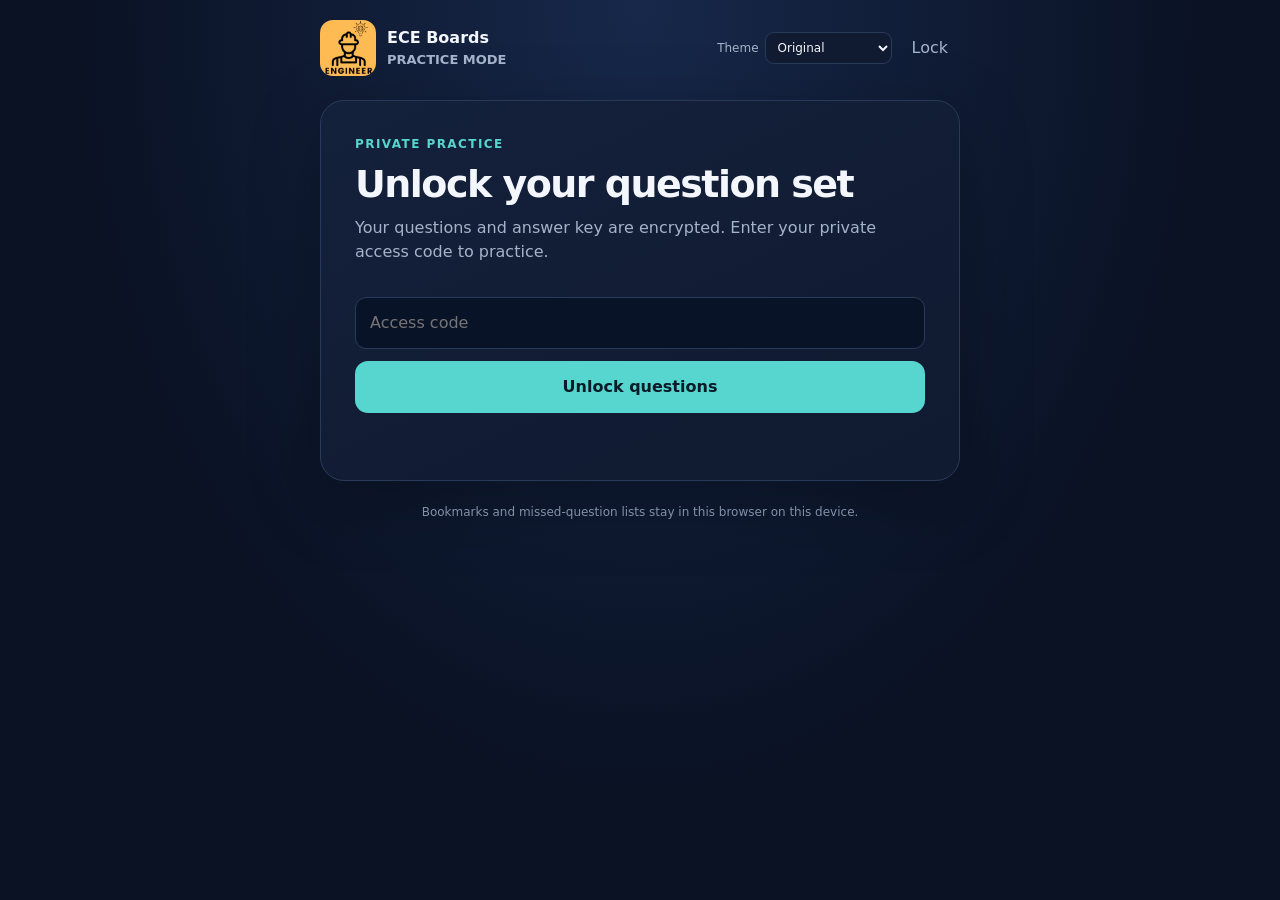
==== commit 0deeaf82: "Add shared site theme and engineer logo" ====
--- a/index.html
+++ b/index.html
@@ -30,9 +30,9 @@
 .leader-name{flex:1;overflow-wrap:anywhere;color:var(--text)}
 .leader-row strong{color:var(--good)}
 @media(max-width:430px){.session-grid{gap:8px}.name-row{align-items:stretch;flex-direction:column}.name-row .secondary{width:100%}.exam-settings{align-items:flex-start}}
-</style></head><body><main class="wrap"><header class="top"><div class="brand"><div class="logo">E</div><div>ECE Boards<div class="tiny">PRACTICE MODE</div></div></div><button class="ghost" id="homeBtn">Lock</button></header><section class="card" id="app" aria-live="polite"></section><details class="manage hide" id="manage"><summary>Questions &amp; answer key</summary><div class="manage-body"><p>Paste a JSON array. Each item needs <code>question</code>, an <code>options</code> array, and <code>answer</code> (the correct option text or its zero-based number). Optional <code>explanation</code> appears after answering.</p><textarea id="data" spellcheck="false" aria-label="Question set JSON"></textarea><div class="manage-actions"><button class="secondary" id="sample">Load sample set</button><button class="primary" id="save">Save question set</button></div><div class="message" id="msg" role="status"></div></div></details><div class="footer">Bookmarks and missed-question lists stay in this browser on this device.</div></main>
+</style><link rel="stylesheet" href="choose-exam/practice-theme.css"></head><body><main class="wrap"><header class="top"><div class="brand"><div class="logo"><img src="choose-exam/engineer-logo.png" alt="ECE engineer logo"></div><div>ECE Boards<div class="tiny">PRACTICE MODE</div></div></div><div class="top-actions"><label class="theme-control" for="themeSelect"><span>Theme</span><select class="theme-select" id="themeSelect" aria-label="Color theme"><option value="default">Original</option><option value="light">White</option><option value="midnight">Midnight Black</option></select></label><button class="ghost" id="homeBtn">Lock</button></div></header><section class="card" id="app" aria-live="polite"></section><details class="manage hide" id="manage"><summary>Questions &amp; answer key</summary><div class="manage-body"><p>Paste a JSON array. Each item needs <code>question</code>, an <code>options</code> array, and <code>answer</code> (the correct option text or its zero-based number). Optional <code>explanation</code> appears after answering.</p><textarea id="data" spellcheck="false" aria-label="Question set JSON"></textarea><div class="manage-actions"><button class="secondary" id="sample">Load sample set</button><button class="primary" id="save">Save question set</button></div><div class="message" id="msg" role="status"></div></div></details><div class="footer">Bookmarks and missed-question lists stay in this browser on this device.</div></main>
 <script>
-const sealed={"salt":"zJ18OeT3/7ZbgKKtSXDevA==","iv":"yO9/qgPmRqJUX1FW","ciphertext":"ygsd21f5d9cqhAsbq5aRedxgbqy681xPXHiI+8zJHGq1lsNglbYyBAoWrjltoB4s7uTIRe+eBtlVI/n1I6+PwPFr4WWVE+oWT2nrpgTBCxV9mvTYWxjTm8iCpRagyelIu3XbgJQCF1/RsrNVX3jgkNd501DncEimb7f8uUOw30B4ABk3YajHezVJEPHaEQtDrY796gEQXUsKXMAoZZKFfQzv1AVfi9Yyiz/[base64]/78A79+M1cBjcv8D7K0HXEyA1JmLXoZ5K3djR5JJhUYy2iiDKhXe4ZF+Jdfe+aIc2E+m0YkkcNKS0kA9Y0dONr2MgkMKUrfBGDM6rd061/mT/76OqHW/F2uOXg+QY0TquRmlqpk1lXQBLP45RaIOeu5QS9EB7khheoEd7+h31IKHV8NbXcFBkuyHM8Tm8NYneCahM2N0ruDNi+ckLYbqeDNQ2Jso9BX266OzEqSzzNy0t92cTotqQeyOwRpsiYIpk3ttIjLwwWW1L2Z3/9j0E7DPaX4ufmvOQ/biUBFdItutHAvSU90GpU5Wv0HsINg2S/GzAk7QuM3QUeMXEMEbJ5vawUtJnMnOy/2/j+Ng1kzq0Hh29MpaHRrTb+p8P43Ij54xsdV8CPjfD5AwGL9n94jPLEzZZvyVfXvJYH1Lde5qVUdOiMgwjpC41xRcP8M05fPgjYJ8Ryqw85DU4PYaO5d7RtDPjWoaOUXXISL+/fcK1NPTOOPSK3o6WXA6FnZ/Y9D9cL+QbHSc0yx/[base64]/XKawJcgC/tqU/yvNFslWdLkIYTnfo2ZAFIxwSR4PmetwsJhXaFhARwyjezD2ub+hd5KsDJf/[base64]/MUAP3MyVI6OXqA+v8P5Q0kvBluR5f/mTcIZ0Qt1qsNUov760sQcX5Y1R60f/UnGaptJNvCC3sYIyq+zC07/p/appBk+Uf4d6WCjGh3GgpJWcbrIA2tVa8i/FlTWMjXQfMUhGwJbRfLtcwXOya+xwhdy0pa5D4lqzLIqrVCBhjs4/E6eMWuQdn4l4xbo+2BMREv+CDkWKI7wfkK4SYmBp05Q1nlDJUP6NF0E8c2TtEHo8xdBUjSVAPfNDyH+FDkaEfo5AT+2kn1Inz3aMn3iOltmvzF9/5GWa+6BLP+m8EpOZNDMLb5+KZ4fD2V7dq+bQVyN3A+7CCfefsf6DJujte5zzmyBNHa8K/IRn7Jkw/dWCiMK89IAhloKodIUk3oeEWaqAHdehJGsZVChBYxoJS9dvVjCgPj5anieQu89qb925Utctft7z//e/[base64]/ZDFHXx6oEGxtXU3HEaesDUMkHPmJjT9EYWrUU95BHQWvehwc6kjR1Tp4ZWP4NdkUTBGj2TbPmeekXinaH8vVLQaQJh3EuGdrAllkY1BR730exyBpe4f7Es3GMTZ1OdE8pwdGPM+aVDiH9N33yE56IK56yCqqJi00i1AsnRCbD0zUf2QtZf94t/hfJJZf6EDEOkg3XvQp5K4vwNksABGI/asJA0Eb5AqoS2w3PjIc+3VUWfaqe3YeRh5HMw2YQZ2+Ht775e0fKPLuYh8boYm9pAAyzlWga5BYM0KDYwPyuV/r29clHzNd2BK9T1UwPlkS6BC2mcaB+ltaIOSDPA/nokmNWJm5XrxZt8vE9QaJvLiQIuEj3OvL6SgPtuPqcP6VM5HVQfW5BrajVZ1XgMuWPUGkKLY8Kh33J8NfGnPkvIakQ4ZegQAWAlntwQCZ3NY97M2ktqvYktSupoKMfycxfQw4gks3Y0Tdmpp0Pf5t0+1ZrVLmow5ILXhF2O9tW/lZyND6Y+9FctWkg/vepL8RB0TwOm6/PL9KJmM/Ak4pkH0LxR+jmz93wE1RJ6w5QvYew4vEyiHmQUFKciJUo+wQTK9hMjm6LVXCI+wJ6EFi/[base64]/G+++AJfESfzlHQpcKM2y7EsdmY0vDkV4u7T9yl4ktg09Psn60e/tytDB8MQFb7bRPE0BCwvsW0AKz6MP90NKbZdNpxQww4VpbWSMjE8WJZm3230vzLtKoMYNZsQUIhBiPjk01IvqTlMjTjAf10xfhysvm14TKzc5/HpIvM+WWo8+VLknX7uy9zslHmjAYiyCfg5NPqP53HMv4jxlesbD6stEILht64ZVCRdsyZ+Lu/NpJAKqL1rMiSGC2XTrJNJRkRUntpHo0mk/Y0skiKNOON9gHkCnwo8MfyVLkXMxGMG6FSRoWY3qZz+3769XdpGupyI8jaWThLsUa6hLY5u6T+tz4uFo5SGSVrquux2ThWm73lWMl7X7SHRCmgBt/tsBMwa30DqmDMQx7rBYMNNwZuK6UUzVkcGlUfhjX3OHWkTS5XBTyVBef6uaI4Ihf/LXzVhJPZ6uyArbdOjm/zTMvUHrpIDkgPmzIeBgIWSUqRI6U8zbbJYrOaREbVH9NKnoxD2EEV2ysrjUgbk1ShLlzsKen5hCS39qxFttImjtgGUCMdvOD/nPmmYniqoYLddyLT/8X5/FQ38QoOwZi5kcsJZEN97KaF2emkmDcXu7JMxMMnD0w417P+yLkrHboBM4ah3Ue97N9I4HemqY2V/PR1ZF6OAdS9lNfstWKZretp8f/jcRuCez0kWIYVnepxI0v0bipg/A2APDgeJf6fbrgZOC8NLkGRTg4YCIqNXG84lp1TLEO5ILoU1qY/01VB6Ugec8yOYlkSxC2Sxtt7vojRk6SJoZIrI4UfDh4eB+ggEciNRsafzef6lQibbS17sKN4gvNovuvyZ5WTVh0meV87xYpe9D11v27UDJ94iuvmgn4GDFyyoTr8oZusIC71yKSoTmqpAfTVb5qq1uqfLatfnCkKj01Cy9Iye/kgEjaB+bbdb/br0ZiIaYbLXHYG0Ecg8LBF1PxjbzflFKR9okp4fvuJ8zv27zNlHlDw15XvbnFb4TPLQ2f7rG/KNhJEzOyEOAHSti8PAu5yJ4BJyztLm4ydfCH98jQ9qxA/ZpztYcNNwfLE/gdkzKm48GsRNqrktt6RxPbh0QzdmsvwoljYtXsmQmknjktc5Mjta7ixpNYl8xBpQF/NDY4KXLz7W/gbbYIidXn7tE71fMaZhK0uOb6E07XZ9EgVWioFGv8CVZC65neH3sIbZ3zyNvf8IaxPabg/5Gb4j4NiXvng3Z9UPV/cMCM/T6ERJGRqJnz3r3y7/+MfRTVj0Wsyqstys3cBb+cggGeaQs1kB4bC9A4B0NzSbyL0gRBWJYzLD+XF+Hi2vNX1hK+PFbhXd4IuW7inVKo3qaoHJlwWt5oHOm1vWn/aRyOyioA5Ng6bNQqarCc/gZ5PWObwKM/LNzLMgX5VxppgEdum0VEDU+MOItubi8DrLZdWFPnkT5dVEdywbf0G5BUy0qLlyMd8gQ0roq2t1cbg82qfw1o46dmDUnc//Tiejgmvc/7MA46TzffdrF9KzhiorWb/DOOCI2I0zsYusY1hwzBRQKdhaewnc8sWwzW8yHUbckVaerJPBO/[base64]/[base64]/ADAwzzC0wQ02m8fmhb2Kt7m2iwNheEJ7/[base64]/SU+I/3hx/9bQaLsfCut1T+Cxeuyh86nBDMssw0Xzwpkf45+OljR32oInR+a5JoSCU3GRmZTmhIwlXng+rqxs2gXUPa25aPkesdJ2sTJYlvQ85RlHqxbb4fDn8HMr5Sn2ztSc2o6OfRSi5nFJz5hZokeTzo/a5xYC5Tng52DbUCxFyrf2TKqwXVjzP5RuyvpwniJNH0cvM4dcWJCDGj/l580h6eozptE/nFcyK14vLrj87BZ3wxhIlhV3IHktVDwYh+p1hEMbIOApU9C+msrTLYYFHiYC9cxEMYUiZGIzFefQwnLn4tZVDQcZ+fJoV/LSaPbxywrWSIf6S+ssfrUjeLTIR0w3DuhNdTszLVJAX0UrKcALlmhr/s8o+HST4SHsVZ0Cdbk7UC7wucxNMyM+f8iQHkqGbG9l/e7fVxr3w7OA7hkzY23aS73VuIqgPEkaNyqmI1+wgtX10hupLoIs0rQB8bWcuw0jwNnElBmO7nYKcxXU0zpsdNjBrBPErn4d3iDxD5TYbKdDiwYjzKBPXnjHt7jiDjZNPzhOy6XNKALo7zZKR7/gAWlHAi3L/ALs3WK3e7hGn4IVQhxOuYU+FWC+Ef3vi1hsw8/8uBT1n7nHV7NJdjLMnicYHGQFh9wZ/8QM37Tas3U3Y0mpjA1injPWOp1i7/pIdSZgXA+53rzF5Kg0Ayo8Zj+24R231iLM82HJUdhODnEXdgPKbxDyweUYGfgJSl4fxs/VPME0PwRz+VCgMnVZU1BUOFvCH6Ujl7Xo9VghKTkkw49Sr9rNJCvnUOgkPg1Q7yvrA12gz/i5UIM5w+ZqWduO9fFSOEQ2xLQC803sjsdWJCBQ2JqIvxPnOWwHLKsrySW3zZUn1IkifFU9SX6ZyBxoj6tkh+DZnTZQsA2XNyUioQd3VsXqsNRJULPQVP07F/Yi6M9t9yMr+veZDf254uNLdCdx+U3pBQ6CWe6qQNNYA0TImEIwEMV2C4OkoHiBo1bBondNDpgRS5qMe2XdTe/KRZz5qGp1/u2rPipglOwwYPP0uJjsccn/61ac+hAa9r7MSEIklJOaB0Db+ovVzjukCOrdqJMb2dgcBv51/HXuQPKag6Vp9TkUWlVfFKsw5I0MfdEcgppgK+x5OGvEOfbpbiTHOvW1Je8taK9aaxBUfMK+bTGj0jT54LDR2Mdl7kGwOpE3eM4bugzQWI5Hd5eOC4ouB34UM+nXiMma6n5Ae/I0HQBSuNLy9EO+Gt0j7ktoWpwxPU7lW42gR8R/cFEngJh0SkZ27+ReNwarwdn43Jqc8IdoVP0pb4O54LsXPp9/v+1ZVNjFvMeC6Z240qCbbshW06wAj2YAccNvRiqdlsjEnBHfwwem/PFdcRusRfoKbozEru+zb/MHkG2T11uh0eIbVZepBmrl3MXjs37yQEBl8UUQ1iurekc8KaBAL7J8o/DECSV1WQIMxJQparvPQTEPCWCa1IouSHjVKHVeWgeLO6S4Be6ZrTjDA2+xGv6jY54ZmJz2TJKUsN3TmF3XkGuBNrOi+eC5eSyKrSiIq/j50h9jDZ9qPU9kQmAWxO38IjfZQW/BIMPrWhCMKQi18rp+dSIpOOfchcNAmFAXpTpyrB38JLi9plQh3Wsne8xXCThv1g9qNy02/dvcU8mnkz/pfPSY+j+zqb+uW8FumnKbq9iGX2UmRJCPLquVitmHDGIPcG5dhjuocpRgnmkhBHUfxxoHsNKgtl80HAr0Jn/[base64]/e9T0TkM8BAj4dZ5efZK1KJ/iO/XlX8MW+J/8XkC1bo6jQFDy4h0q69QGz/n7XkZC8K2Le2xrR1hhH3zK9fLW/T8PnnCoIkc3NC9J9vJOihqG32mDPlj1wqjIuAf31yDqWP0UCb0DHOX6t2Gt7HBbvqLpfO8DGdAscSt9FV/FXSjH82LMcgrSS9lJoLLEZP5ceSHgX1NZw1nRhj0BRShuGTCZjhHPGTO9063bWr5kCl3uSpaF90iyaH1WElSc/RibLgt0KOjuYwr0S3cdALNMNTZYMGCC+Exgm7f9MkIbP6YAvJ8ZsYI7FcweGnOVxFeBZwTvhKjnZmNcYUh20/Nrwdz9hN0tXvJd2hgdDl6jGlu2updjGjocwmj9qI8kYZObPAxdjCt6ZowhBgLqYedbyhx7R2QuPJuJfDbD3EVaIA3bmeCMcx+Dj1cp6t6JRnHOQpPAS8+lLnxyrBELOwCp/vNJfP8NCPrZVCkxcNkHkytEYdUWA+Q4Hhqkk7v8nAwgwmp84COCax3u9u9u10OL34lDWzjSXJaq76+wSEHN57Q47jDvLA7NTv8K9mL3q+BknyzV3jfZ5Fuit/5hoNxJCv2zCaeP0akJrvS377mnKO4kq4lZCPKTQYYp3E0+BAeZSsJdBdxMLSrf1vINYGBI22xUlmW+3LSs5OtVKiww1IlBMUc8DFl7In+9N/HZ1BFIm8UHIi5vAk3SZ8faLa1dQ4O/[base64]/vorgi28QgApH4jnV5tqgrZGD/q0tTzFQ4byn1fyGDnU/+ETfyY5TEhF68wNAMKl4hiKzB0/X06rBLT8aibv0/ZAyAWip2QrhGJab3yMJHHIA+uFFnlFQU+eg4ZaGg0EVAG5YMPyC6O4wreoEOcchwYdIe4h/PMGaDPcZjqPRctKUKExloFnzpwCpSsdUfy2teA6B47v4j5RM30U2D3RkuA5ZmdS+GvosZ3Gh7ImiPSex5soi1Ll3jf6IChWwSQKAaLamWmPlE1nXBQIzUqaxWk0tqGkqwABLltQDcaz7uXtJ03vJL/+12C7ZIcbZaZojETnBmVnly1Bp0PmzAvqOjjh0+jixWbqJBVqLVUuAg3IUOVyhGuXDyMEUnDRX4vXQty5Cx1kjBwi42v7Nz4Ng5pJxXH/Ykz5/TN4Dou8rEtjkFOBlsLgjW4YMKSJWlE5429JCua84+yvW4zlZG1RPjPCPYWipxDICgbcZk+41epUQna7no0yXsi4vS+Y6KcL9MpYoEJ0nu9z9N1UscqQtUGYeTZycRKYucx55L+tGUTt+uP2pXY1CoPJmJ5lClu3VEdV3o1CxL9OAaUkytyutrm2tLIFxP/V4+H2qxRjklmBXncgNV6VAe+9dDKD1mRzsMoIflFw9tChiNmIbsJ3sXruILQSP2NHE8J1spANt3I7BVB7qDuc0e8ZNJ1XbtpIbw2NKD9jrM9E+haJPfxYa3e61DDlPVvrfLDRwEZjzdhC9uRXCFR+jKuI4h8R1SOC63pvvMNRZX2UJNg5xB1ez6flM/hca0jKHp0fuEXYSRC60L8UiWtzBYg208aPs7ZKxViRwd6pGCBROWfBHaFYryttJWIFR9qv0P2B62DH2l4rXgayIshCovfqoyaJyc4dvv+lihclOuE9h3htt9+HeNHzSgRAZ3lsWXYEqI1EXd20s1a01814wR7KSFdk/agnCFJ8dJJts/fkLBJR+KmCnhS20AJeKJ50RidEQRQc7HCybiFESuCz4vJoe92/0R7sE6S8tyVouguh1kKHwMP86LbStxFrImT8KL/u/GQyqqtM13K2GpnqKN9Qha+Jceojpqr1wvraTK9jYdehmr1mD3fLCegJhsXbuBMwwECKxnsAdEAKRdbtA6s9Vgjv4NzuYec4Vw0i/SbJih1VNsNmJvjLErKa4X9p1/7JQP07HxisHPJwBVQOVYq8bMEgK1HORFHvlCKvoxotkVOYVS7m5i8z9XAlLKJTOQmo1SHfUmo9c5SfrBAZHH/phLKVkrWIlLomwTjjzRBrhUc+5UDifwc4yvHMXVQIVB4EarjB3HGc5WZv+N5opZnuMLST+tJo942d/I6hU7qTJ4BTmkZFznGPOH4dEe4Ay+JE/LIkg5F2+LhJpEfy2sNEgOiOUF2PO1ZPnE1FPfOGamqQKJKBXAGzGDSsBgWyn1S4UvfwyE5tQPR+iMBsrTGNGBpF43euYnVIKMrMpsWv/qJ9r2Mc0Y/BAcYRVusp37aX7BWWgGY7Zg8MYM7+Jvd5dlAnG3V4QdkRp7t0fQ7OLn0iGGHYxNP68r0dpUzbxEiu0ESpxmbMhhNyWSKnC2LWw+nVAJhiQoUg5QYkcxz/qBC/+Ry6HtZvr2ishiUuyw6+/N+aSFyjsp1BjUEg0Kp4tK+OOK5vc8sdA6y7PF1UZOZsxeaaXCw0dK4L2fzuimDBp1d7jEhO3a3FLSBrubHBd5QX/fLLcsln2Ubfg5F2LOypN6ZowokHp+GqR2zAfm1bmwTDoEwisnqbQpOCLlG7Rk6Sod3xTufMUuRgtVGXuxI9G2xEXupm3nsV6txzEAWUI5o0pcpC7hseejMpXgcO5e/JLGSkvro8Em/Wp0QyyKYnWFFjmv/IhT6+kbaAdNARF2SmxQIOKe/4sXJAglWrA0f2ZaxNsa/54ZWH7F5NmpVfAsa10fa3zapO9jiY5XR5Hx/pJ74hOljpM4ampdnHKbiNiAteiQ9PBYwbeaDG2iURqg9hJdAMLAoi7i2lLeeC1HufhBhdmrGOv6RqPIknbwxL7wRXpxakl9nwysrc2qE61quKupQSxMRfBzeYzD1HNE2IVG78NKwlJTtlmrUBa7cgznTo0aRwpzYk7GuHMjWeT9rAoST2LGpPNx56ByTQ/UUljEZAP7y6eZaedU/LM27gC6dXxogCoZJtDsq5gD91RgdBgV87YCC+G0sLaWVpaNzMd1fs8dxHd9CbezCVeQ4QHWZmFPtNXCjNfZiI/laZfRuyLMxaZd8g4rN4Xhx8bQXmgv8R4j8YAawxj3hig+Fdcya/SeB7+G3UfblFJFqMHaV+JGs/R8d4kTo3NjqBOQq+NAU7u6KHfBKNYEI/bn6Hwywv5zm5xAngIb+Ho2oiXFTaUODuR8XNEsg4RmuFsMgDWOga3sW5cbNFcAf32IVTmntZv9FFLtPyhdn/my9AnjSmBa9jsZeyS169mQVWoO7KQgWt5Pv3i8XyhMYiGnIfnZNQCM8DoNpct+i6dGhg7sqagRrhGktfNZobzYGvmt5mBNMyF7cdMbIuAiTjQZj/D19Cwo9jdDCldFxHCoQ1pzNgMpRZTA4cXPay5MD20TMLMIha6WUkGGk9GjHvJw2Pea2Yzy4xH2udApQpeJWTWQ1gpXpWEbcduLPOunKxW4O1HgN/bwbEzhS12Of5+kbH3MfaEwYgFi5f7qjBOjdR3gwVfOprAGsHhtUsiv5sRM7mgXJyI+KlP87cRaIgNdkMSgjMZUU/ipzVOvhVup3pYcSfG9yg2+PR4/ajTiY2KAzyYXe33kFlyYJCaHWlgiheV8uK03MWp7AHNQXVFhkg4Sc9zwJJtzNLd0oGY8AkbLhwdEMISlEa/oKT7Rd8jpd/UF4l0URMUVc4X3s7uGyx062Xpi+OYPKaZR2PeFzT/[base64]/pkxFTx9svLZ6TYnLYOtPuvoiNs6iPYZ6eIGbEU9QmHlVQiuO2sN4hXF868Os+0K59WcNaEu/[base64]/KFzbQgdalLkHIrnld03Mh1/pjrmTvtTeEnxudG5jjpSp1xiq5jKkM37aKu+TKGGrNvV2S+O6eUBzFmw9u7ZJrYUdI0/wOoTKGr7YvveVPJycWQvBAt9/gj/lpxu6Zo4aoWOincM7PWM6f6jxurbXVBbbp4AczKGonZum97QhlJRItbAiB4/RX+/ANxYwWuPciolCKoS3Szb+x/Oz6x2cIIYR2hkCmuk9Okz1FgbWfjyCkJ+CcI4Q9Ojvkp9MoMObzRLYimdAl8iO4UXIhDkmpF/IyK/+l0hccEnoAb8HomIlRwq9F0As0V1P3Ujlx6VBPRwnqbxsVtjIXoC4OKcug7ITBe8cBwM9uaddDyQGgTydd3sMFFv/zaTGJBqfPyYmDqwSWkD56CJsCi3YIYdbDLAfLHzYG/k2ME7WHQkMoQam7a/ZDfpiSB4sdIiap+E+Ur/ySdkaXkwFak6aNmVqdQNo5u41PEjq8bYpm8L8qe/XAvCo83C66AQBldxTRdJeswwIxb/V/X0T17rZw5I1sZNlneZHGhBV60tfv80ekrry+UnC8dpGfPk6XYIrg0r2SFvyCTy/6uuoOSgVEvf4IlBRYEZ5zwPvP5YOhJ7gS3mj7ZfdJFm0HL3oa3CrrO/[base64]/1K3FtJS7/CtVwC8fk2rS0ceIr17Vf1WJ5I2qwmqBnyOTBHmgaWLF7XldSM+zkqbT668pW8YFckuMEL0MGA/jmZFNSA8xc/8trpljH2ab5vYTvxGYCq9JrJRGu9H9pX7aYV5FbZAZmq/CY9dAMmKw/[base64]/Bn1tMoAAdQbq9LG/JXrHruDZ+plyBBPwoCe8OvRAizgDghXdZpQ7glY7CEwkvQyGHEeVdP4Ib9FU4hacw22dXCtUJ7LuCbiFixNMJs9ApLc00GX5ic0beSsPfXgIl4Ef/6tor95DoFHv+AUgNjTVvzcJI2uWiaeRQ2bUc+FKiTUb42N2t/55q1H74riX+N5Zxugr9m1Fst7Qs8kSJmUzpmkXsY72GKdmuiLstQloUzct6CQzoaOSZMFE0MTyChyTYXE+FNsJOAHkdSUERHoIZw35mcu5mxV7yn/gKA79VtsWShc8lu3eZvsxSf4u4/lSyD0BOhevQq5fUISoyuxoPk2VE63d+XNqX2tnOcgJxM6C8tqqsnndI4SpIQiAu3IZVjxv8FCSiUPTfkgHxNa7Zcy2ILjlXU/jzBSTGlS3UMRg/x7kKpHzk0sF/hRV6KX6gsVx6/[base64]/7ZwvJXpK9VUKAnMZAkuUSftgBYhfQfSD8zfvXg6W9eoDXXvBrNRVSpQnRQFIh90UmBfa+7a8AwsOp7rZacV+9upWR+NMPHgL9EQ+AmXmxGSfF/3zzF7x5sjrDShUrFKWKYXkmVl/CZvNXzXiiUQw+rguYHBESSS6RY7PgqStTcmEPoLch893QDEHA3XUC/ouFH+oQ3fYp8JJbmdAmqm6jogTYYCVw7bi4lIOInQTEr71ab4t7vDJfatgXNaHzq3Wf5aRb6t2HiCMj8VZzN7ela4PJOKXvQmt65zh+la8d5tnS8f7zaomR82Nc/yI7P3tLejWR68bLJlOm0UnQoJkBssZFUZ5wmiFA9tQYboDZV7DYS7OBihPfGd3BQc2xPlniA3fxa6uIRAH3E6TmQCQjpThWZzqQQyi6rWe/FHSkckfh7BeWMPx2iR2hiqK+6wTM+fIM+cTS+zqR6xZPHpsSoROcbonS+NGjFffwq1oAryVsVVP2mDVmwcWvIGS6fDSg8c3+05UrmJcEFQTGn1yrD3Dc/C5lFZhYfBdQ6yRYUwX/DOGcW9gc8yQaOmD4P897lTn6kjG+BGgIZzIF6xVAy34i9lcufpUl1uVkRKyuhT7lR0XXbrbjHjXN5MHLt07Ac3UFGvIUdTqOkyfAkId7mwFrJALPSRKw8IeD0XKn9heZuuxS93WXEvM+vHvDWNkmUyN/CQ4N6FareqwnP4TyTEVPGwhrQa11ST49ZL6BhNUNHdqp7sbC8gAqVDtK++4IjYNzHWH7devG1yPGXQN2JDAxbViDQFKEYlqjbpuyV6JdR/SXnlUC8M3sQ4ttCjX/oSRM4sy3lSmX2CWSt7BmdLlF0X8m+4xhFuIzRUPm6Q2gBXh/xwqDT6WvXAkicjrEcXxzoN8Y7wjXzCUNreKYxzG9jz6tsdbQmbCNwC/tjcHfrWkwWqcXRJo6AtksQSt+FSGSwXcue1BSDizvG9DMoRhOWgbiUp/E6LTQ2N1k4iuYDmZ7Rzi5orR/ypPf1bABbesR5u7T8ng6SkkXnOQlli0fbbO82YP/Y1SO3XHTGSbczE90A4iedpFXZ9if0mXC9c6bZbXJ/1GACtxOopimaBaLnHcjvjIGorm+Y59c/[base64]/3Y0YIaBATAz86CkjLQ0k69E1wru+yKkfXzQ64e6Z/GUSgDf2fBdfOYPCjk8xjhUrzKTYntQs9kczXMn1F5ChJLyRWtGVhqSGxVJnnvB2IPVIgHx6umtNnVaP20JcMoEQG8ahFJ+hHh1S3xH8u9ZqjyBQqk9NR6iNstc8d+A9y837ZEfNOr0J8c+FMJKHbpBQZFSWyv5k5g1ipAb/ZAD+hSv8RmMPH+E9+9w5hE9DyFiV06HJXmcu0VRu2Q+YyqwmHGALoYA2yaTP7dB+RM7TcTPKxyPsHijsF1VQUQTevAdsCtlwv0kgEgqr8obTeqf0Vc0ljMDgimhJ9QMcZeN0ePCk2+bSCdJzeh8zecyANf8THz3wwOaOdt/UZapNJO7vmQxCFPic4Pn/B/hTWyQtfbjUdRATcZppEIdJwHcFtMP1Q+Iqi6WX1/fhWfW2nbJ9YGeyt5b6oGIxDWutOIF6r9xf2szGzKUqboiqjl8KKOgHHP83hecjs2xQBaAGnku/6bzjwO6i7lsfyhKGfaQU5df9iL3omaOMCPARWn1n/RbVWyjQ79+g4jYTI+8HY6Bb65v2/PJN0xX2jfOYXDY+8yJBVj/tGGaq3nFVUiAezHY42ScUWK54aVLkj5Jm1BR9fCZOlZWbNigrvJxuoIuN0HsK6FnRWENpE21xJB/9MuJJX3QdiI4YEeSGul+mew2HhJcsrcMdAjoay6Ab9fba2gukU1k/SLZXoIdSwwyOUlshmJgUs/doEKCE1p4L2pDuqR4WMnZf1nzw5MfVgXr+O6JxZfS+bc2otEIDYZ+TkAVgXFpjrQJJ0ByzyrvAWMhx/fIByrd3A53VJljHDNAyfQsihU+cBAFmMvn8O1DfmAJaR0ce370XVRG9t56b2OVK92TSZwBfIK3JJrEPAejjwtjS9RAqdVI7d6C6t6XOVujyzMgxNmJyzGDZlKHszW/loGGOTyJ9mz2rBbDdj/g8C13sVUbZPIKNSSB9brDK2HSVh0h0Q1CRSIEkODTCA03yNYxgKfbtOCC7p6P56EIUkl7VrWq4emyZ6xGvKmZAjvZhteJn/TggCclBShEKccKS251l1KotydsyGJxcOudtaPt8iI4DC4iErOqLYJKXFpsSNEJJL3NpQwyfV9kPJHfJZVzKWzk7rr+NBrmaCVZahbShxoQyvLcfEvsc5ZZdtNGZXWgjKmQqzAM3Ug6MzxLzlA4d0nlou1Yd2WQS5t0qSCJpS1RZqliFSHC+kg/PB/U5uDY3q2a1QVP2J5Oua0/Tj6iblgEMsMRJn5mcFaS6c0N/[base64]/4P/3iT6ftbE/DDCxhWkeaswxq0YEy7qxRxXhn32sTF0l1LyD5PJ9zDt1JuwJvUqy/2PUOTOJHASqaJ3wBwKkZ9wWk1mmWNsFc+10ool9fwPCzmZJwmx/MValpkFHjKJPUVMDvUc8d9+dQQ57vNEu8rZwEZ6mJrJ3xomSN3eMpoXg8usfJ4UR0pTLKKp2tK6srm4+wVZxPFaGPRV26kwAvpZNY5/7nn6SkSrdSEHyn94vv5TdOHKMiNjAnikAXAri85bWT/7RtYBxfN7/OIZJSOf8wwiuTBRNH3riBn9BOW+ctOex0rSRMumOz/[base64]/xRd1uHU7vWvd5jxaIMyYqsrQ/IkFJrKA9LPiDScbYN5MPQxk+G7ITvmUuFxNkNHdD0aMHlmymgjvziSgtdXFF/Bk/k8MxNy5J2UKQBjw+XsSmqmLFCSBKz0xdpJaQqSTzYYkyC5nmqpssgsFOliHkwTMxzFiprQP9lSLoz0oL+qFKrY2sYI4zMP6OQqQi0Qqx0ljhOYqhgtFYUkTXgLb0Pc2NA55wFnqr53fSALRG8P6LiZaaU3Y1hZy8eyj3obdnDz+rlU3wdxJ/3khAKxRDoSPdBXQWsb1dJFcAQZXZbYoGeQ880ksCu91cCmscv/QoQInKZXXNk/3yf8EbaMUFHAWjSN6K590zrx/D5XYpGdojTRdHxJvYV0F7X5OdOKDpQvRKgn3ryDFaxsea9w0Y2deUl85Wr6q6CmTvW3RAv71U40muYhhB6LjLRFeH+OC5+Ua/YIrzrwJsSTve3LzanJ9F/nJEhsYxtCiSRc1D9SCg8QusmAlVuq6Gc6LQFn5s09XCARbxV4MCCl4h2lDyDbrTj4gcLTaQRHcqT3JZXSOBrD7Siamp2d5IBvXOSQffedgHp3/vYnAl2EUsy0cGxrge1WirFziYF7cypLEAXNjgauJRdS4S/pz28Bm70lzEkKNnG6ihITKJRv7Dd9aG5Lb+ndJa6NiFfdGD5iazejtji6UfTfNBl3gNDyd7+iFuAk0KNmD9qsv0sYOGTyWQkbFdMhXNWPJ/sZX6L6jfX4e8V6k8gsh3gtN0v2mBbn68cfURsm1y8IfR4u7NxulDOeyrGmV36iJNfadpbujJQXCcDXieVJQdjqcB0ZFgTrq4LXfVdv1BbzZgqZGYQGyUbckaRBE5fmTcYvFFOb0zmo3piAmp5SSMgSVNe5IwlkznNRd3eYXI+iRr/90tJi3hodN3tEMB4ZERFAXY2sGv4znDCkMZJ7xuEQDT/o/m6r/UoHjNq9J409pIoerPLh/eE2bdEYPZHHD8qmbAZsR3DgYotVRiiC18oIgiXLscHxldGOa8pR3rb6zZ7OE9Z0W0axqWsDS/pzq1RTZyYQ6vRerRoLilLeXVfNbj9gCBTpTinvZ4X4GqBZhqyUCcllC7nqHg2DMacxjlP1vaxlBL183cLtlczzmTf+nJFuwYPbMykPh4hME06n244tzvtKITHNvwgeDulTXuWQdwbcRdd7o/RQpsGP04thE4d0XWawltBDRmbsw5xYr5VPAhYX3ulvrbPU/Kr9pmc8/8/yI/sqfmy0tcBd3+Zizn+GdykMwptZsoSj3jIqqZmYL89D0XjpqkCknioDcx638938ZxTpxwrI5lMqIE7Asd8Sc3JhFlCKUAl38x+3g4beQOFOuEhW5kBgvuae5eORoeWvoWWiZtyUXYw+TnXesAj/0FVv3Uo+hyPEiJlA/IMaiOv6sx1ULdjEAF/XEZDq74O8tEGWYw5n9m8MqeLUE6pn8lTQkclEmeYlbGFd9oJzu5KSwi5aJWIBcRfe6/RfSa8wQQcZ4Bz9aQEykBGxhdOXSeZCnGddzkYI6eJhM5IZhUq46ag6VVhZZfCEQ+MN+Yr75+lgif4t+S705S+5FmwzhckKZxsXapbe5EETOXnbBec7LLXmFCFDQVP3bP22GhKD4t6vQfg79Pb1Wmyw0X1yyI43JNxocXkPNNweHivuE6h1F/Z0DPvCA/VJ2AuPz+3aUl0Z7ukIw29s8QqmflJZpZuoY9DqfE8i3jOPBFOQ+RLb3ylAqZREfl0j9sDYjQ3QoVAzCunR6BgZhbjtrf3TCleEV9yPr/[base64]/ZKxFJxXT9D6J2rcnsJjBndHUQhQ355fsNckryAyUgGEStLlcxGF+Li5W1k/Z+FQjdf4GhSHZ9JqoSeRiQGK1j1N+s5z+SRZ5gUIbmfnse+RzzEP39zCL2Nid33/XErM4dgk77rvouqMRmdg3xU9osNUIJ8jdu4BrvzO6/PQN0XHhF6YTDCrYBxMadHGMAQhXbFS6bi/Gkg1ybvTXSzehPCNa46cyZ2fdlTDnFdYPW8NG5VIOv2JdbXXYr2qagC2TGYYNBdu4OLakRFdJ31PHihaajjqrO1Y/2l9xPKmEZJYJEJwggaf609Z10TeQYl+bM/qSAXGlAJRMyyl1HrV8cdvsa75OYOmP8FRzbih8hidEtvC0OHuKvG2fiqGamh1IQTY/0dsyBI5m5udBaA1cy8d149FzFCIu5OWDyvVNRIo5EbTICs/ai6xI5+u2Q8wqQ1+yet7GbqPm9ORuqy/OIkB2XSAnPF5hi0oa9m+6Mzb31AxzW41jQds5aW8ntN3G/8oM7F/wRNJh8fwevQ/[base64]/3/zP9O7I1pCy8uniL3FalqLqlr3aTx/668D/G5OgpbABaqVp461KZxnE23QBfY4xNKpJdIyLABt86pjgaYGQNaw2+BUqdP+fEaP9JW5LW3MKRZTzSfAxYOhEHLhKX+M8ECKA71ze9e9FkT4Ku6A4FRDVlMVOrDJ3eLvXoiNPWASsKwZDUVs37PT8wnJjHdkwl567XfVlM/SEGqbVGYhKdGuA//JbbGBi2eotM4iB4HmKgAeKN2h2natEZ7W6PQuPGrBMTSrJ80UOq/XLQATLsiEsCIni7LATFiUyHZm9xS5AJw9eUQjB/zEve+UtfGVQ4GKrjsELCwe/RNs/MoRlCVJKuei8L1mKpJUjJYNcuu6+murC+avLgva2fg0jbzB9r7KsG5ppPpzK+LxskHnhFuqiPm1mFLEuYR1H3hg9k5yi/4VZmliigrmVCKDbJtIpSW3dfxg7/GaqD1lzmIDKrE111eXkxGq6C8QhN1gvwqhluCIxhdORZ4pQPURif1f/ck6PoYxRLmHqAaCqnIqU/tHunX64vFOvOw0C9nhS1ujUPSjV+LOAbuOk359ps73hTcpzDTgD6i8heWLcfSw90e2/meOuHtLcuBbb0L4QiGdz1u4IQWTZWqczXlTRrthu6Y1IRuCnMtpXkY/1iMTDLS5g808Vt8ghdabLpcMnqiNEQatU4fvDQIwTa/[base64]/7195PptW6ScMuaUrw6fxMBg99K6B+B7s6o0KF9pqujYJ/S8PW0I7JRxCe4l5EC4RJO/Is9ruiTJtocHJnFk8N0JuvX18HgidRCzEPi0gb8E6opRwyGFc4jWBU25CZ2Of/GTeZ1yVMbczJSZSJy2UbwjO+CqBqMwUv+/NLUZYLjjLDMdP1L4aiMiq1JZOHdpRFe93o+Iebd3k1HrnI904qqOPtSdrphHDjcJgGrDAayCzGoYEwOAmugWWuMvrns+nOFydYnbWflLrAX7g6N25hqa+tvrvlmxied7zJ4dG22tRIK1fH5K9j9jvtlf28Crj1T10NxCp/TbKteLbHyId+S4HovjHwK3z+XWPeR4F0SlgAhthS3MpOHz/[base64]/KwLAend67DqbXqg2a3uFBrcuHU8nUq76ZQdeNjpepB/xReS0h0Xo1MtyFtEz5JtUf/rvweKmppG9utUAJliu9SUkMJ6wo6+BinmYCzGEYapiuMCPLuGYTLvZN/TKpnEE1wEUeZ6GX/o2OrkcYHwXNLYSeRSH2+75B81niymZtbenRyWRxP4iac1k4LsJe0lDBkXif1kzRePFx4bdsEi36FZku/cq/xULbwlDAB4eJT4MHMc5BLsMRn4W4mHygeAS6Aa1vzods367ifz+bWEnxoDO8ad6tQq9BRTWhNK9YvHCgQ90olUwwX+7bM0IliYuh34Q1OcY5CbXra47j6KfQp1GUye3MjKnCS1Gy5DX52tZMW/7sngHCh56Yo+x9yNIH1lKwZCl8RNAbl8t4W3VJ4los0YOXx7Hn7KqVMwlH1RNLsOmPPrPdxC6xD2UZrSemWJSgoIoTLMj2TVL/b8OAL9StFCpeMAA93wb733L77bVX0qgCxoY10gpKVa1b45QPpDJKKHaH0A547lcOwxOpLtM8iGTg5+rfEfcGj5mGdISQoSNIW9K2OqVQMdhep+37GldH68j7N19ffBHwJLRYsj2Zrk0FhOW2l3yOgRVvNI+gQOXOPxn7CkE/8KUqUVXlIBQw8uqqS1tFQSCnmMUWK8/8nkbsVFkn3NIhuOtDamwICuCcie2rqn48ApkSnUSYVoWJGBWIkfKBOPJehndD34EKFx95bNVcNScPRpn7ZmwHDXHNHyJeOHUBIJ1JY/BYcBYWo1rPC5DaDPqLkOR6N+Er5nhApwtYm6PkSbJybuvweAFIOyNjim0X4GFn3hfGHmEX5H2JfrffKR5CUX0fwTvB6Ovw+siOi/viXWtZ+T+s1pLiXjV8Qd9VgzbgzRWkAFfe19Z6L/[base64]/KwRbhF26goSVAZwz4c2y63TjCQOhgv+hLafQJdy5C0UhZyxqwZ9NtepBbgeEkh7WVBhRq9k2u2r+nnqVyZVnLypCrUzS9NkJbxJbiftCyox1/pmwTwKs31CYZo3cuKTXzalgDTSpW9OzCMReiVAKz34bGBAvxGxQEMcBU3V8rZH7dM4xDUjiWFcXLQWbacP8x9g6XHWW1S/IEcdmDTRMc7JHc1GcZWiKs2+tdjgTq72mjETanNlhPWotZ/0Lsm6rl4o0M8L6NwFAYmD4nXh9xcEGoVF+dSfGqGbbz/iD0TZoIn/sqKfNq/8RmYJJM1wnqzH9oMnXApZW8rcCzZ+6EkszbkaVz9Kx2o7cpcivmpSQ23hUMhTCX2Z+ZjSYZDs5WOHv9Pm89UUltvn+vaPnax9NvxowrIwJ2gLiSbl17gKaUBC8H+5LxdZ1EI/uq9JtR6qGH6geb5wm2FkDgwkjzg+FpxHGisTxsUFbPu6zLfNKl5zHrOMb1wam9qOoNF4bppnnKmLLo8SRZ7zkfm/MXJOYtw3L28bAudKIOqA/[base64]/4tQZNowPJFLd8Rdg+WG5AnDAt8kg1Xk7EXeEzcN1UAt68jP6xyqf04qezURVM2PjAsUsHW4Wd2jrUJdLHocWSlhi3/0qK9GVbDN6FcygvbrCSnpvDyYUkKsTQofbauSrShO1+UsnslP06nyfkcgu/SzxitTmY+74fivkt7QSuaYWbDWApSHhQqNiw0BqKrpk51axLbBKHIbtP9ypFWgP0AgIevq3ye3Vkn3j9nKiOFnQCScUNH9GdWVWZnjG1PT74YFE+bEmVkDvYw1bgTzTN5abnw2GTWq/64krZzmMIp7w5wccIkjVX4kZw9/4DZlJ5PEka0YS1Zl1MCsW798v/LRJVfUyuPchd6h6bAxpGfNCyG73yw3QD37WyVFKbuJCNuyvlY61X/0DhLiNhqh2cgkjJYFsD4vgx5CNgNfLUtbi6KLYx4PuWqGmr2pM27y5zuSL03KQxfIdeFdxMJrbkULVEuPgwX/kAEgh7lwancM6IF56YXbFP2x+W1W5xPMeUYO+lnQhC4XMQSS6LgJobWZgQ6F9a/HfiJf5ieVwTTZTeqhMieK/[base64]/JYSoMZoQOiEVT807LZ0R9qb7l+7PPCFXzK5QX5MGS5V3liY91LhGOcb26wtt5MRYP+fDKsaDcdeFxnCcKZuW2jL1D+UOOfh0A3ZZNrLRpv2oD1uT7vZrmsftQ7e3Z6kgIk4JDSQxm/A3Fj1/[base64]/k/192DKxLAi81rCs2BjtjwH71jZPk1KGDbRuOnVxPWSVo0Ni79V2sqf53T8Hs7S4HSI8js0ZEBiSHOs5cJowHX78VRFRQE1NA76g/ZDqWyhUvcnwACRUUCDBggrSt9Da8++dpJkIsLoO4Dvhq9F5yr9Om3WVwdtkduCMrPlsM9et9eT7fTb8HUmtvmnmIOPeHQqaAL2tnNp/Ez38p0AxGPQTrVVDJ58VSeuX4/RUhxiMRxhbQK1dMojJ0K18tO/Jacen+Qcfkfucu3GS6S6km26d/l1QKEMoKUAuusMwENoJKksJLbPMlETgMbg4RoTjJjMh0je/7OPuu/nqavqEsBCrVfjYXjH64vzqBsUHRzAdlQVGt4nquFpVlGPA/Om/121dvFvalZKPjPhS6kYVbL6N49FFtoQpbpVicQwp3o1PdJE5khQebIk8D6wG58ds7NSokFmltlJqdebOlGsUwhh42rS27olgS9TYCJXZtICIEfsrQ2orON3TJYQpUX3p7P61jqiX3GBj+z/5hdjsHkxTN3SiaTHh439VBRlPUiUAXZBtlRb/+cD2sXzftDpXuEd22mwzz3lX8Ov6lYqKbTlSDGAB59qMt8kzSszeynb8MkN7F9jtT3YPcNFF/en5famsZnfGag3k6FZw45XhN7QwE2mSTGRysOgzcgkFwAlIr91NyGPxsetudzDXzd5C/E9lnzhcollZ7vz+k8aw5uFq8YdRKmTq1V0T1+9X/tZbGGB3tHowBBfOyv2smqEN04Wus1BfSYE/vuMe2KjigkwxLppCsA4XT3mYmVv1QYe8eZfdgjfi9kTlgjlUFbMVaioGliDPZ7eJInza6ur7BDnAYLiCYplg9Vytdfa1/Jg64jIVJ1oLLbNcQNjK1BXQYpntC+8JrcPAqP9Gh1DJKmppnNXt0ZqajITrWki1hWJe6nCII+veIVP5/xmc/9zjRvw6nNj+6RqL/zWmufaZ/g4DF2UzE3biMO2MRVDOt7S2KOJYJJlVtsKupjqLl9HpLLkF1hIt8+/1PP+6pdXRp/NW5M7rcfpG8ue+qR33xS7wwSowr61gYIoNkimZOFajI9rIIQy7Sx33itic7gvEwMhOg9tVNyY5FMmlYmU6VZwzCSh7/3X+zdkvXM2/z7o5XGO/PnqCg73mOWn9lhk+kNbqYmRij9aACdIQ64Kf0KyvBSbCvzkMFqbyo3P8pZl/9bKLPliqe9rl9O0/8mxbQbXHAS28f6dMfLcUAWG7Z92CKX3vRj/CZkaN5K1W7gc8F9GWNQtNLyYAFKEvATPo3tGpCwdjm9d3ppFJvXlTj+Tn1eJqTb+PG40weMlubitQXIYWjKSwANfHE4RVpASC3+lrpBcdTr5VAKNHAHffuzConqtgo7an4lSV74DrW48pHaDlUvLvM4GjufjiXJng4/p1XZD3XY/1brQkEIA1cslFeIm6SNdVY39HQH9mKwWAIDX2DRD6xE4FYIGu/adDlebQFeu8thV0crYC4/6/ofk+cIL22DXFQr8c6xkl6HJfkcra1cN0w6RJKI65gtWzJTje0UJ2r/Q8ysA8Pae/vylCiT2t8GCVPH132YTJHqpUvIn/7gl3s58XCa6VKaTV154zs2I2UFV1/xHUOy0VZCAHtIG7IL5BTkB0qhjL4JZI18NPMeSpuX6X5fy/7d+h6++Yt1/3McM3bnzCmyncplaeibrffSKfBmmNLu29RhzJitiLIEes6mzL1MHJLtSWAl6JOrd/3LkRSE95IdMW3BzQxo+H647lpEE+uSCFoKy/Vw6ChRmUXiHXEAuudj63vUk6oJG01CD3ayC+hMKCYFTWhpN/[base64]/NXOOEWmPCLt0RlqtT+g4OvkFnMmR7gCBQjFs7RKFH6dRZhrQOkzOCVx8YXwsNyLEZseteZpRMHxCIQHXg9vPBCzVZHDbYHk8HdRy2/FUqNDFSUtDqix1XSRlxYAUwQ328Ewmxz+1AEPa5oUPxBBVTYKulK6wHmL/g+Fk+vgvePTs4jzdqvZFRuvWdQ0V5tKZTs2OyhiUkPC4QhVTOG9WDZs87pWbvgwAAtEslJyBptGsr5UfnIzLuaMZihjGZnmQ5b0TXjwuhq/YJuhHGsgP/yBqvu9Gg99PAaNuQca/jAljKEtJ7c5ZT2498YHYg0lXN1kJ/63zEs74aqND+RWI5hamTdJjDg9ukKM0R0ABQ9GMFl95F4+HS5+4NT2oAoBCBBbi9fowfk24ShPhG7lvxf+GFCe4YBkyhDm4ST73xNCKjAaVuJJ8JbV/[base64]/APS8bDbSjeFqYYy+FsbawGLfzHRVNN4/FVcsYNE+x8+GM2tTF9A2zl3V++/95fzX0buQxLg4WFGwnsibonS7SxnY7KPEfLf8f8ADSb9clIY9NSD4M+xqBtA1PnzmDMD6/jJzWZ90JZPFYEOiLpwEOnqm0//sfULxcIPAyCK3nTXPOKVj6rT4cGaSgJMFlCMJ+JVpW7dJOt/Zjvv+ji7ismhft3PfuGn2IAFe9tYD8yXdhvDmXB+UTRmS/keolIXkAvjX7qSYPGHPyVfqXz8BsUwomFI9slUB/VVX0hNvGuib1nTSn69E7X/[base64]/H21zV31f+4c4jnGn1aJHA8yMPAOVma9YmAz+6WuQmGrnRlFCeruh+3bXRGGITRT/dsV3R2jDnv772Ok8hL1hEcokLxnAPQXtyfSN+RU9OKSJ8vOlPJiy77k5ZFgvTJBktiKLovarmfH3uTEAAg9s65I4K7VDUtB88n7xiZepy/V8lkPA28GWLxLO1byYKoc1bqZu1f/Cz+WWCUQFxuebk7/eqBTlawhos0jqEaCnitefJAtpltfg+ttnO1GQAtVRnILU95jVGLJ0xEl9IMMePKZCBNjAQGOygIQdoBlsmz8/zuHGhIbg2aS029KruZ+rUVHhhu4n3HQQ21DSAhFcKVxjtE/zZp4lOtLOVzEhR7asK5efx0j3kisQMCWa0zYcFk6IrqHZUGr0bdYmgIc9l7UCT3M1vyuEx9eJxq0CTQmA5QQUMLEm5xvAABrj8enouH+YViJunI46D+7WrqjCtL5wGy64o7MvRmuegvk4by2IR0W0UFJXkMdHXPw4AoFpS8auVYPvUL/k0gBq9tAuhkC2sw/QTN89CUiyswQMJaBvaJIRb5T/gcf9gG07cACyyaf0OVwcWA2xPL8R2YCWBZtwaF7a0niRLco+987rLhdAoo1eO0MZfIslhp2F+xdC7vQ8HJgRaD2If9rr9YlZu+4qFG2Pg3PZHCzL4UhoNAq2/3JiXywOAqmisEUxjrx7H8H7mbxqI9vSnvAUPSvpoVBUek9CAVjgZTMQlLD9at5aSQOmhZlx7eMw2ebcMz2wriQSF14BZjpp4BCznr4wG0RmloyPuyl2WMeEn6g8e1ZK6YIsaxTmWGCeRNccjGVaCB7m9XkIHRYQTjzkOpOJc5jGHuJBm/AclZkQTxLhU2G2bSNx+CXDGJ+Gg6nzVOAwg/FPINNg56C9YNBylIVedDIMa8KeVSK4zsyZ2GS8rwDUXEx9Mb0xN2KNawGeXAEEewsLkoTfmSieuB3ZvTj2dtRjo/FpVC6ZGjnQfGP3R3AEBRjV8eh/MWxXaEAZxulKPzxbH5gZ9HoetdvJdUSDzArdS79Wswrfk78kPyXLX3E6h4pZyyDVzD+yFcrfLG05ueQw58eglpGkh9jTftE7dp4c08pdvRpXQRq3XOVXVZTFHBlT2bt8g+7ACWmaJZJLHs/rUh2RRKl+o09hSpItCFKDpENca98lRvh2VX6jLUZ+Gae1eA2kcR/VRH62FVH/[base64]/oN+0ZylHsFslKOY0mzFHPlA9+Lr+802nfdHdtPozITTSr1gQqiAtaYnTngDG/rfenpjxDrHOZ60/RCYAS2179pQHIGIdgug/u3FYocz3VO8CbWLCjEal4qp8zO32LL2hPpJf271DRkXxig5Dfr2h5o5SFIJ2YNRftvdN9XTXTW/qWLghkvfM5LlbKf++UBBr9yPclaeGVcX7wcM8YOk1sFvcaCElHy9Hu/pPjpaedpx32dMmE7SL1GMoHHuxRM0mo/n3+6m3xZmx4eVuDJ3pYB+r25lz2j1n9H5ZpDuW8Ty+wn0d03LyYhc/K2oCg9pid8Hl8uWWtqoQR/WoyPLw4dIFTfv/[base64]/XWI613G9TT4hJmJEwIF9fVS7FSAk2mD94lNn8kPOj8gXE7SY95EUr5WpnMnmtmF/LPWmRy9bnrpo5yrx4iEmwrJw6ze03/LGM96Ar5qlktnwvo800AiVeFoy+hlQ3R/OBK2p4aowr1uNtJ9vZ5o1m2GxjoQRlfz+EJ+es8xKE+X8Lb0XvHFWgbE2fo8tMwsqkYy5csFw5MQMcvHT0L1IjM1W5oNLa5qFjPYyq+C7PuDm9vEYYQBmfzPuZqzhYmpAITDkjBdGvJADGpLZoOp/Vfc6m+kOtbcbdhPbZIzsSEJQx+1KVZC+5RnSaQR29Mt0D8tML0t2j6/cqNn9jC/[base64]/xaA9j9aw3qe6XwxRjRUvwPpCE8QGY5EyIwibsBc4OKALup2qMvjeZe0V8Ub0TBJZTxks4FASMQQ2OZ1i8FEHNWgev35esoRw8aPIyAlRgAQD3BJPVykdL+hP4fSHc7hMPtdhSaPG/Xht9GD/q5aDXjaO95kWQUIOuJM7Ssg8/qWWQSHeTqkCGoPCrY2+ESIrfhTBtNLQ89S0jF96CcvcL2KqwIOTRmNOW6x5In9DHz4U1a9kpDwxezYaphYZvwnqKRCJFqIQ6VTV0OveaWOMOEEskf7d17htx8Rx99ycYfaVN0g/tsBawJ1Vx0wxXdhB0ScXukUq3f61q57n3ZMI/7Rd4FgxKWWO36jM8D9+OTCuIOzdmX0Knb4yQrgkafz0DKpSRh9bGStjjQMKtbBL6nUaoPXUnsVWHGOwOQXDqO2QAn2qCIa/S218doXzF9eyuKHQ1NVEsz+V+jY+sXxMsjrA/[base64]/aL3Plt0fzu8zFMIVkRa8y5rtahGqH7fWT8SSniJbdHYFbuxGL5Br7TcLH29Wn2MDkJ/C0Wehue+6GBZpjkuee7TuOJ5eaxZqep6PM7w6s4134FL2ep2EnXDHUetCoAMvyQje+de8llMRLk189EXnGkERTQSkgRRRBzlQ7QO6ts8/zZfYmvZU2rJMXkKFKV3Xk5cpVDvbeBbAAh1B9VsV/YsZf7JPv0K9avbRRbvO343YJhSCVJLsX9fHkTYJof1wSKbq+IWZhSnSq/sWMn3jHT2IK9mEMC9DvYKXAEYByD4xqqK+LvGM6vOJBMXcbRN+rDPuP5PNP9lkfZF2sV0wK73ehQoNJw/btjg3XRygPOKMD9OLGNtNQ6NrzsegARFbub2p6vNdQfqgLfAurO8mW74ks64HHw9UtEK/mJh9a0ES+6lR/[base64]/D7XKZ5DsxVJDg3yvIPLJ/AIJFxSYCPYSWGkTcY3jVfaAxlqQA8DXhkWADdNbTJ9nIC3J5qafgtwJjBK7W6K2Vf3QZW5BiwfsEmnWCWq3/plg7v5un/l6XmefEREJH2FhQnlrDdzy3MFEvltMWI632gZkRceg6GZCpdy7Rh7Rttk/3jTwpJahb/wVk8PijghhngYKoSrboW/yNz94CjbuadyJOc/TkFhVJeItPPwDHEZiBh5KXPWUI0LHBI36ruSgDiA6FA+U787f03l3V4ZCuH7KzFJfsm6KtfgfP7vNbv/dW39NHuTAefxtPPhLsn9fQ0DvdSrnxzLA9HBTxNagdLh2T6tyLdR/5hrt/rGQThY4xaScKFzrpZvip4lg+vdPDafdXZxUoZCGra9l6cPbX0GLJW82ZLoLXC2wELc5w5nCvgJsaiiVy4twUmsHayxJjdVuf00FuTpBJm3NOadSy7DTxDodrvJuNKj1JfwFIvI6SZVnb7AZKM+sNP3TmZiBUBgnNmlGD/B/63kI3yq75gyBCweB/+8l3MBuNiNvKYx37+XBnvU2ruRGdjyzeLcHO/mobgw+TyEa0k/[base64]/sNcu/y68EVnfmjiRjYT+CLjL5ntTVAkFcYQ/vdUpWcE7NgwjlPygKahj4sCowfEuU44gsm3viChCvbU02TXOcmjw0HssmcAcJGGJ0TT1kUXwp500oXhQw0McyLzx5rlhPZPJJkYk3hUtMlteSZHEoCzULRocIMXNnGcmPIoYypUa9AVNgheFv1upMq7K4IAQtSPr43udrrnE1wrBM1I5MdItr2IFoAw8Ujz/teZX9FNePPCiNm4jbsyLMpI5ucL1kSOsXyTr6RV9tUm+j3dW5/QB6SVvpCamzPF4+RTM6MJyBGUHzFtiJA06/8zFg5BjrPKm4tmSsRf8KFcrBvd7wJyk2dmcKzS31be3ke4nFZt4W1WCFY0FxOPXFBPx1OAYs7boh0MUwUCyWvmhggNKAl5njCM2rsznkZSsu0vTUHAMXxcYVkG8uwhD3kckad03/sVAy92oRzQYSA/Mto/9/UaH03Yp+gieWnn9QNyvlovwyCxMx93nkv1qggUixe35mtwBJsrlyxyvwDV59Uehpyp5lRa4DzVr7YRBklCls+WqdnduNN4HJdkJCD4+BoZ+hqWIIT8M5qHIPuuA+qy6PTxGNrCpcDMtKbKCf5cGTreDnSRdwT/G+nhYzyUJrFRqTNduvDbS1+NaG9CaUc7dqhCnTJTTi5qptzKuOnJG62BR1GTUT9HKVn7qykMaRaZXfwWYXipnuw/YNWsz/23oglzA9Hhhqib/3OehZldLZCI7c6o2GzePfv1yicyCd7mr1ieXkYasa+dNVeduIW5R7th6Mq9vOsva7hZMGrn0/GeG4truGnZxLeOVZPAJUcimg38zG3BrafhDwmOL7x5PZcgwKG+nacSDZuatdEVKaY4xf1Bbw1/oBCP4eEOt2n4tACV1DMD43gO/W7wBvWib01ftk2jgNmIdjeVjChgsWUjPyfCaxXgfGK6o7jXljNXJcpqJC4/mPR2r7PI9SQeyx9U85ynRga895toDQ3pgW1omMBGrEdgwuxC3DYdHIuWK6/VWfW4ZLuUmi+0mMmKEL4XO7KNEOjWTlmwQf9d2L9WLu7dmVW4dJ4P3B+zCOmIKH5nt7v7ZL975MSJemnt23Tb+U5tKJOkx03AL3IrAO1ZxRVa0n6FdqfD/mew05tnjWpWGW4AjbF5/aYnIoB/sfO9VR97eQKtOpTfpQJSWi9xjvvGUqxzTyQ8YrafXCgO9bXPbHn9SITUOPpbKvnK7AVE8rs9WHrabJIBhck+/5AZIzm3HosVjXIXZoaHPqqGJkY+PmFD6YmZXp037DGnwiFdbWNtl5GBUVn3E0TfJowbDLgbtfdP8hY5VbJD8kl8e2Yno5OjWuZ4rbAH/3cy/2xmhSIZEIsI2RMniqpxolgHoB7EAie9dA5xvV8Hi2iA9kBoSqig1cZkyz65ce4KiF/AKemmXSE8N6hPooaAzKbMisXSYLolpFBTxXkS6bAU3ndCNtPgd4OfeDAS0OrI+LxUmFrfmoXDOJOe6P/egoV4wlham/52QnBG3X8w1nQa8snBhm+jxB2TNaL11N901P412M+mAHBkNbdL1ROU3hrkXvSJpm9+hfyy6uCsGRHLNeUU1XSZOxrEAH4HujwbTyiCY5UQalrjdvyTHIwRVU6rfy6kfn+8c7vLX8O89M/W2bv3XiXAv8qFTuKLB7Dzfm+tqDQZimRBxgF7FEE/y8UAeyBKHT3ZNOhdj8hnktG2nNDCOOgTgVjHRVjhGfbyqg5fHhB6DzisHLodHYp7tqwnW2vDCU0vcU423oSENA5jfk2AuU52vFsgJB4sOCC7vhq9I+FsoRbz2JKR8U3LU7/OUjpAOC7UdjR8bdUQAFnUzvwhLKNDjkWXgSF5AcCFRD76iDUBkKkT1c1ix9hFps/V5KnX2JD/h48uGkQwfcSFbl/gpYmMZp/BESKoRhJo7INV6j3RYlVCV2v37gHDO18VwUTFWL13pSdRq/+XxaRqLQHVURchzACeQ7kttVg+cC+gsaHGYAZAaci2zZbcA7OUoHd3Pi3zOcKunL8bpWR0Mq1Id0CCKLq1yJPthPu+5GX36RGZk+/fD0Y3uIYC52RFb5VXdVSCJo6Se/6gA7qv/RgoBWh5DnfLBSjvu1pBlwCXqq0HlT73oMYERa/yoKUE62JnHn5RDUhL71CacI+6R3mWeVdakRpLV22DSQ+8a3C6woOBHwkIUPpG/nTqX/rWYrhkIDxBeU7xfxpVayzfJMn7Sov8AVgE+R9+I1YxU9O+HIhqAd9yHS22TvQZno/UTf5Xn3iBU7R+CZWUxeSrqU070RZ7JE3LTrShQ5t1EYLdOGLPLdmZzhOSG3ZfwRI52Wmv7KRE92tLzRiPV1kYJlpEOABCfQTfZCxj35miN9ez/iMHu3IZG3oXHEGcvIOjyFVeHPcSlQJfdHClO0XK9JyNoJz1iVmqcLPrtyBcm50VUItkxA/Qp/xwmcnv6Bj0WjT3UvodKiFEiG8tBE5M6ToGUCIm3iWwXPKJUZDV0dQwhHrL1m7rAwy/EsHlzi7Cr5JazbwnrhOP7wQMWzo1VSWXtkYnr0cBPwts/5e7jsqcxXaX/8k/czPJSKtm7fErwx0ihYcn0VhPxJmSJXGixfCGN5S22qLHqQXp5zT5s3zeSdXdBVr3gv+jtccJfA0Y75q91lC7rcOOQ04hqWii71eBaachY2He3Pb+0+uaE31ahdxb/fKDxILGME4aMdbnQ3/7/iBOmlqxrecOFE/P4Uxq4m9cAFBOY3+oKMJIicfcchZ2zjvFoEQzU1cQCYte9TbR6jRvkB7pfNytxEn0fGvLbII7SXoHGz91yvaDQ8JTKbYYzVKuMEB8/0fZrvRys0CWZRBD/k66kxtOftTJoVF7rJttlKk/L/ILJXpn47ysIG8XtEGDAl0OAOgwSRKfgP9mEwyeeIkb46aZ/cg9QrXVuEXbmtwl3ST/2SrhWOaf0siCiKWjqZOqwaCcsMqF8CtxiBtgJt4LMGE8Gbhfrocb0wBs90r/TlPJfQ97H/4O2b7pLwQw8iZ/pO3FVZe5z6zhfKgkAp6eLzuzN0lRG8aubsX7iShuxVrV4+kUgKYlIutzUt3s12w1mzVHKNhJ40dgnD6/LJilNpu0uLyRWxkn5s06F0VZudzlPSIXwsNOo43KpAuK/W6k4wzZS4p7KVOW5T3BSGvsebqUMQ/bO0GXTAXuWizcft1XjngDobNzBWGiJvqiGE2wnGtm9U/Az1OA3mhih741QRF1iOM+uPBwjnWSVrbPvdj9sg55vb0xWcxEh+gLURAqYObiaai6bJBTc3nbA9HJeFBACP1Ik6BImlcwPZ7DmIUfQPnDUWYEqyxtLEeYl263ShJ5AoJxzAzdUO8ST35VHn1Ko5NJhktAJqXxikHnR2RcW32Y2I3JAb/qrYJ7+9Y/sY0I26puGkKwcGQ/chMuduLpCHY9eIa9rmTAK23scjlK/TnC4Bvqa9SnSBbiEaP+74v1T40419r3J5/r5HWPowqy9yz30ij/BKWBH5aY/MjjTth2LUP0aeCfJyvz69gZvAkPF3yzT4nUZ4RwHmiRtt9oii/FXCpXe1sylnt2gcmTMboc0SPQjejEKYd0eylEK5iyHivzdFhOS94YI8mc04Af33CE9/[base64]/vcE/R3nBWIN9u/F6GaEbYlLehS7KrLzfV/XJAFRXSdln53aGPhHSOwnSOYL8EkGnqAxJuieb8jR2mOFe1Iwe7YUxiXDt1W3XKOIjLfwOezmhEE3QHTeRVZxutmjw7l5di3J+vq3obVjtLUvPk4MDUIK2pbFIoOY+MOuqQOT7E6UtAI/Wc7+Wi0bYrj1VQS/GqVPxL2btwUpW5AyxX7o8qwIxQNrSamQiUbLMljJ/DI8j0TR2VXdZxyTJ4n83DOIcjBP0NKPUoMyK1LjvNhYepuSiJkQHwjAGkdaKJJRw2seqf3t9ihLmfGfS5rBhmx9v7tOxR0T7C/5dcpTYsnSD0zVtcgIOgYJXqF7/53sTF/0XSinqMSbzXfHwAvRZhk7g88Zo6VS3EcU8AH/CDr1BQev154bygPKRupYWrwcnCjXZ5uw73UwQox3NFTMFJnOZfNPMq4/n0Mo0GDyPbJ9uWStqbPkY5YL+jeRL21M5flrnX+PcVeUk/1IJLEreAj6L9ldEsWQmvPoFZ2ad/hGtsiJEjEnsIxRycZOb7KBeVkGpO/l8ZLwtewnYLXx1EfaRutylmgRYzlDjdl7gaV9IwKMmPIoQB7hX/84UwesTMWUPMIUsUJDsWh2GW8UZscY8cUwiWJd7EOhXNldicrEtMtOrBfgf1qzpt+AQKmVw3XvN0ubnHDhvz2l+Xindx6TwrzM2jiYchR+V2Taiw7/F2Vt+RmlN+HiFGREiYjRrSC0qqohz3ca5SMxd2KLgXuAFWjs1a+0s6Wf3mxN98YUrtxZ2CVoAi8fh6UowLcnA5sdFdhLmL0bOu+C8aMHEy+sMZCO59MjhI7gg8UNj1wyPqOLAWPAx4ghVAoMLo2tSdQGHJcwK4gA8sPl/[base64]/TU8eudNeVz3Ou36BZX8qnNe7LSWOeFqbkn5lVpGEsJuzVupeDU90Qh+zPK4pcxf0EZ0PVZO2833/hkOaTrEk128xJcPGW8FDVEDxs+HSEwdrT+jrXR52clVkw0FvTVEZyi8o8hdQQdfGgSBvTNDN9zu8qurOaie0yU8zVe0hFg1wmGsoOLVJBM+Gq9Hhm8pMSvugF9tvx8booomr5THoqHAO8Py8Bs3q2VtqDc7EAl9m+u51i4m3YU2O3fNXeO+oZUY4uXVrJl/QnM5QlDySwZmUqDFs9NmeSzP7OFJpyR3uNuQTNyNo1peSuqyHK/vndNT8cxVAcsI6hd/pbWRHfseoz0D6TbINfceCF9Guv7sjXm8pqgFp07PSNxCF3bPOUOLM3CasUzKjxWRCaHGYGsklBn3dlZQ1DG+jc59AKYs+UM+o4uh1Se4uC4gb+/Cy+2FFjU1L5zl4lUaTRhV1Z5U+ElTN4cezRm/N9BSEU3+R33T5RyZJAPhHHkeofpqaaTEdeh5QvgSA0A/PcGMW11BVmb8IovJyt7oktwODou3DC0kP3l6mK5ojaqAAl3ziRIVXTvMaezGjw+tnyIZVAhZdx4uG7Wws7xW3+N3AjUSuiJjDlyXhU0llYsXO3Wu8bSDQSgCBBcNd2lEg3sKGMiBAQCxUOl2ByDZzeskw4hWbQTKA+Xn8D/[base64]/P4ReKh+6W2WiqJWL8LssinZGSAJPc12KpPWMF5G0wzPQRN4MXSCWXCY4Fu48jHiWkhTWjiYMIZUMpoAFSxY4QpX21QWM2r50optHDR5AxvlGIg/G4oDIcJ/Ebu9B9sQ/Sl6RdaBNg3zrZ0U1ufE3dpzqcSUHPe5EEynU/6JEUgrLsgiOe5itYvSS6tVa2P0Cp+ywhLrd9KE9Z9wds9YrKY6seo3CKkJlg7cjjC3dTBLdZhnKB9I6cneL4qDoXBNW2AXpa5QLq6DHaAD5vSa/3MYl/nzuHhdY7YEmvvPauoQDxE9e7gJ4mMawehE3O/+4edac9H4cBbCL3h/cWgzK7K005cxLdKc+ur6cLpsJBYbtFVc59b8ghOr+j1iIUZDU0XgeCYbJV/ZJDmYqjb4cnB0mDH2gpW9aliKY3yRB1GE03XAF8AYI8PlBcJ5ei5JCwtKXu0sIffhw0IgzvgigkI46LM5K+wEDW4dv+NUIsR357tc0hEnrLlxvqb6jbReYPfvVEhEUt/tOwUsfUbGlbNP+bSktCG2NOg0uCXdgjLEpk04QsGi5E7GL/RZSrhCGYW1CX5hnwXcTPgqJ/4OU6/7H9+A0o9acuGwAeM/m5tHKq8VtJQSM3ob5b3UYb8CUCFy+VBLDDx0E+d10Gca+p72lk8OMfDqjRfw87qUms/RwNhLDaGMFQAOlf6eu1pn6gDvGfmGcVfThsLWmUCBD4mlO70YJKSm83g0h+2pbWC7O348h9OX3itjfaO8+OUoU7ocKW4PqHterwpUFiHtO8cMfECVqlQP50r7YCeXLZaJqQjkPXS/8dgc7/8A/9Bux1JKc50yXI4/[base64]/9R/WepVXMbKkBjQSZn/S9aPTVTN+0n6KGhVjHOa1BNI8/DqktpZknYpUsqubIkatPs42HrWmHetoq2mxB4++rqaLGz3wsS/wNO/hcXYlorliwMNJV5WO1RrEosNkKYXMXbA7CvR4Blu7f68gxytLDgENDs2fDaTw6gqIfWABBAuOZVAYGh7oTFW2rkCSsH2fU38FrV0duCeRnPRf8NdnoYkk+kfr8+o/QvjF2zjj62M28POac39xhCI/CTdCTZmnbeqjnsAoxIGRYavFv+BmlKqTttULKzIfSfVg5Mejr3Rdc9v8ES5Ustpm3ULQDd1gZ46B8Bbq4bWIzf/+kJ8KtlDVJlB20ByC1Iw3prA9XPIMp1nTGGf+2bz7oONwABGbAFxMNyJl8m2X5MSl+gR0jMpbuBT1087MGXuET0XtmGwCgYJImRLi9xN7uhFy9OguLNbZWIDfsejra4y9QGLP2oIvMa4Mqqzkmi5/Bgk1bnsmQILY8WcOiOBEuZdg7cnPwMZZrAXIfD8rlwUr05E/hMLnRcJ7PO1VMbmL9Kaq/Aa20LITo8K4GMrZGBsXyMXDc3f8hsPa2D5R6otAAH96cWyHtvoIq3Uy/[base64]/iOR63OXUsVskLpaU48UNyIF31bhgQIHVwGZfDcCigxzcND9Aa/CXOqsSIyQZw4kEQCLKsP5/HnaWG8m8BCUFpqd6Wn8LgElf+SIMllLwpfc5s7+IZARjfpWgwGdtX5YgNVJzshpDK9cv4AEMRZWlwb8/JhHRNeE7JfePUczU/Yg69eG1xTcsXR2gWUR5VRDAOQ8LE05bNi8dp93iQo/2yQrSi1G/ydoG2JD/b9CX8yhv6cImUjXI0opnPAu//[base64]/YzacweS2gEM+xEac3jy1jdmYae/dohn+qSRow1KrdmgKQ+QajrvbbGZ3NdbvpZWEsu+HLkz9Fy5DAY+tNVfNQHmfCtGb574bXgpS97JlTVJcrJum6/eDTNm1OjwJe7lVX/z8E9TKtLCOUkcGoob9H8n46/eRGtl/9jU8F1GcansQpusT0X715pV3W6a0FpGjeYvYzxuGcSlRxAV7iQyQRrbLBnKo43p4ZRdWpD8ei8SOLAuPQoRxK+wrb/qkGsu8dCkoqe1OpOdYPrfKdNzCbttr5eCOUaJHMGc0qMT9zeatUr1LLjDymzrGB1+QMpRnmPCDesJXy86zFVOovWpsk7+inJ+dxP38ZdMI/Hz9wY11t3BXMKcOX3QkO0TRpPAAHNb3/Iwf+friz6ykNZ37B2J9FOdyDRt0vUN34IomXmVXtXa0e7wEBR+fmveWYaLgpzmRWHDAhhIgducnty7hXkzVbmlveH3gWksC8Q981HSX0ZA+j9PgLLgacNxGtuAlBCieaoZtd/MRAr18sxl+6GQwC/4lSqAyVOrldSAAPFYbwFF6W3w1/oSRh1jgw+VzAWX0T0EzSD7HVQZGy7cBa89FHDKKQPYv4sAyo6kZ5rNHnUTcQszFLu1upiJpekGMz37TIp5b3v8975j/wyM8UbXKkUYGSf0AD1FM4+THErOsHztNAquutrIe7eVTOl+E91tSxMHF6o2aVnnKTKAVb1aAGMk++a5SICJVxUh10OmsbE/u+yrbm4y7pJbl85kvncubTWXeDh4ozcV28/3jjdgD6BHmLfGYzLUIWxMTbsRhA/dCz6OzYCzdHXWUeQ0glSQfTprR0nHIuDFkWlS3UQoJvzn1bSGQfhkCiRIPJ2lN8cyzsKu+GfKPQHIFw+qFzO9GHVJV9wqT/qqsh4mU8e+5oQk6wNp47MEaDx61LpGvVa","iterations":310000};
+const sealed=[{"salt":"zJ18OeT3/7ZbgKKtSXDevA==","iv":"yO9/qgPmRqJUX1FW","ciphertext":"ygsd21f5d9cqhAsbq5aRedxgbqy681xPXHiI+8zJHGq1lsNglbYyBAoWrjltoB4s7uTIRe+eBtlVI/n1I6+PwPFr4WWVE+oWT2nrpgTBCxV9mvTYWxjTm8iCpRagyelIu3XbgJQCF1/RsrNVX3jgkNd501DncEimb7f8uUOw30B4ABk3YajHezVJEPHaEQtDrY796gEQXUsKXMAoZZKFfQzv1AVfi9Yyiz/[base64]/78A79+M1cBjcv8D7K0HXEyA1JmLXoZ5K3djR5JJhUYy2iiDKhXe4ZF+Jdfe+aIc2E+m0YkkcNKS0kA9Y0dONr2MgkMKUrfBGDM6rd061/mT/76OqHW/F2uOXg+QY0TquRmlqpk1lXQBLP45RaIOeu5QS9EB7khheoEd7+h31IKHV8NbXcFBkuyHM8Tm8NYneCahM2N0ruDNi+ckLYbqeDNQ2Jso9BX266OzEqSzzNy0t92cTotqQeyOwRpsiYIpk3ttIjLwwWW1L2Z3/9j0E7DPaX4ufmvOQ/biUBFdItutHAvSU90GpU5Wv0HsINg2S/GzAk7QuM3QUeMXEMEbJ5vawUtJnMnOy/2/j+Ng1kzq0Hh29MpaHRrTb+p8P43Ij54xsdV8CPjfD5AwGL9n94jPLEzZZvyVfXvJYH1Lde5qVUdOiMgwjpC41xRcP8M05fPgjYJ8Ryqw85DU4PYaO5d7RtDPjWoaOUXXISL+/fcK1NPTOOPSK3o6WXA6FnZ/Y9D9cL+QbHSc0yx/[base64]/XKawJcgC/tqU/yvNFslWdLkIYTnfo2ZAFIxwSR4PmetwsJhXaFhARwyjezD2ub+hd5KsDJf/[base64]/MUAP3MyVI6OXqA+v8P5Q0kvBluR5f/mTcIZ0Qt1qsNUov760sQcX5Y1R60f/UnGaptJNvCC3sYIyq+zC07/p/appBk+Uf4d6WCjGh3GgpJWcbrIA2tVa8i/FlTWMjXQfMUhGwJbRfLtcwXOya+xwhdy0pa5D4lqzLIqrVCBhjs4/E6eMWuQdn4l4xbo+2BMREv+CDkWKI7wfkK4SYmBp05Q1nlDJUP6NF0E8c2TtEHo8xdBUjSVAPfNDyH+FDkaEfo5AT+2kn1Inz3aMn3iOltmvzF9/5GWa+6BLP+m8EpOZNDMLb5+KZ4fD2V7dq+bQVyN3A+7CCfefsf6DJujte5zzmyBNHa8K/IRn7Jkw/dWCiMK89IAhloKodIUk3oeEWaqAHdehJGsZVChBYxoJS9dvVjCgPj5anieQu89qb925Utctft7z//e/[base64]/ZDFHXx6oEGxtXU3HEaesDUMkHPmJjT9EYWrUU95BHQWvehwc6kjR1Tp4ZWP4NdkUTBGj2TbPmeekXinaH8vVLQaQJh3EuGdrAllkY1BR730exyBpe4f7Es3GMTZ1OdE8pwdGPM+aVDiH9N33yE56IK56yCqqJi00i1AsnRCbD0zUf2QtZf94t/hfJJZf6EDEOkg3XvQp5K4vwNksABGI/asJA0Eb5AqoS2w3PjIc+3VUWfaqe3YeRh5HMw2YQZ2+Ht775e0fKPLuYh8boYm9pAAyzlWga5BYM0KDYwPyuV/r29clHzNd2BK9T1UwPlkS6BC2mcaB+ltaIOSDPA/nokmNWJm5XrxZt8vE9QaJvLiQIuEj3OvL6SgPtuPqcP6VM5HVQfW5BrajVZ1XgMuWPUGkKLY8Kh33J8NfGnPkvIakQ4ZegQAWAlntwQCZ3NY97M2ktqvYktSupoKMfycxfQw4gks3Y0Tdmpp0Pf5t0+1ZrVLmow5ILXhF2O9tW/lZyND6Y+9FctWkg/vepL8RB0TwOm6/PL9KJmM/Ak4pkH0LxR+jmz93wE1RJ6w5QvYew4vEyiHmQUFKciJUo+wQTK9hMjm6LVXCI+wJ6EFi/[base64]/G+++AJfESfzlHQpcKM2y7EsdmY0vDkV4u7T9yl4ktg09Psn60e/tytDB8MQFb7bRPE0BCwvsW0AKz6MP90NKbZdNpxQww4VpbWSMjE8WJZm3230vzLtKoMYNZsQUIhBiPjk01IvqTlMjTjAf10xfhysvm14TKzc5/HpIvM+WWo8+VLknX7uy9zslHmjAYiyCfg5NPqP53HMv4jxlesbD6stEILht64ZVCRdsyZ+Lu/NpJAKqL1rMiSGC2XTrJNJRkRUntpHo0mk/Y0skiKNOON9gHkCnwo8MfyVLkXMxGMG6FSRoWY3qZz+3769XdpGupyI8jaWThLsUa6hLY5u6T+tz4uFo5SGSVrquux2ThWm73lWMl7X7SHRCmgBt/tsBMwa30DqmDMQx7rBYMNNwZuK6UUzVkcGlUfhjX3OHWkTS5XBTyVBef6uaI4Ihf/LXzVhJPZ6uyArbdOjm/zTMvUHrpIDkgPmzIeBgIWSUqRI6U8zbbJYrOaREbVH9NKnoxD2EEV2ysrjUgbk1ShLlzsKen5hCS39qxFttImjtgGUCMdvOD/nPmmYniqoYLddyLT/8X5/FQ38QoOwZi5kcsJZEN97KaF2emkmDcXu7JMxMMnD0w417P+yLkrHboBM4ah3Ue97N9I4HemqY2V/PR1ZF6OAdS9lNfstWKZretp8f/jcRuCez0kWIYVnepxI0v0bipg/A2APDgeJf6fbrgZOC8NLkGRTg4YCIqNXG84lp1TLEO5ILoU1qY/01VB6Ugec8yOYlkSxC2Sxtt7vojRk6SJoZIrI4UfDh4eB+ggEciNRsafzef6lQibbS17sKN4gvNovuvyZ5WTVh0meV87xYpe9D11v27UDJ94iuvmgn4GDFyyoTr8oZusIC71yKSoTmqpAfTVb5qq1uqfLatfnCkKj01Cy9Iye/kgEjaB+bbdb/br0ZiIaYbLXHYG0Ecg8LBF1PxjbzflFKR9okp4fvuJ8zv27zNlHlDw15XvbnFb4TPLQ2f7rG/KNhJEzOyEOAHSti8PAu5yJ4BJyztLm4ydfCH98jQ9qxA/ZpztYcNNwfLE/gdkzKm48GsRNqrktt6RxPbh0QzdmsvwoljYtXsmQmknjktc5Mjta7ixpNYl8xBpQF/NDY4KXLz7W/gbbYIidXn7tE71fMaZhK0uOb6E07XZ9EgVWioFGv8CVZC65neH3sIbZ3zyNvf8IaxPabg/5Gb4j4NiXvng3Z9UPV/cMCM/T6ERJGRqJnz3r3y7/+MfRTVj0Wsyqstys3cBb+cggGeaQs1kB4bC9A4B0NzSbyL0gRBWJYzLD+XF+Hi2vNX1hK+PFbhXd4IuW7inVKo3qaoHJlwWt5oHOm1vWn/aRyOyioA5Ng6bNQqarCc/gZ5PWObwKM/LNzLMgX5VxppgEdum0VEDU+MOItubi8DrLZdWFPnkT5dVEdywbf0G5BUy0qLlyMd8gQ0roq2t1cbg82qfw1o46dmDUnc//Tiejgmvc/7MA46TzffdrF9KzhiorWb/DOOCI2I0zsYusY1hwzBRQKdhaewnc8sWwzW8yHUbckVaerJPBO/[base64]/[base64]/ADAwzzC0wQ02m8fmhb2Kt7m2iwNheEJ7/[base64]/SU+I/3hx/9bQaLsfCut1T+Cxeuyh86nBDMssw0Xzwpkf45+OljR32oInR+a5JoSCU3GRmZTmhIwlXng+rqxs2gXUPa25aPkesdJ2sTJYlvQ85RlHqxbb4fDn8HMr5Sn2ztSc2o6OfRSi5nFJz5hZokeTzo/a5xYC5Tng52DbUCxFyrf2TKqwXVjzP5RuyvpwniJNH0cvM4dcWJCDGj/l580h6eozptE/nFcyK14vLrj87BZ3wxhIlhV3IHktVDwYh+p1hEMbIOApU9C+msrTLYYFHiYC9cxEMYUiZGIzFefQwnLn4tZVDQcZ+fJoV/LSaPbxywrWSIf6S+ssfrUjeLTIR0w3DuhNdTszLVJAX0UrKcALlmhr/s8o+HST4SHsVZ0Cdbk7UC7wucxNMyM+f8iQHkqGbG9l/e7fVxr3w7OA7hkzY23aS73VuIqgPEkaNyqmI1+wgtX10hupLoIs0rQB8bWcuw0jwNnElBmO7nYKcxXU0zpsdNjBrBPErn4d3iDxD5TYbKdDiwYjzKBPXnjHt7jiDjZNPzhOy6XNKALo7zZKR7/gAWlHAi3L/ALs3WK3e7hGn4IVQhxOuYU+FWC+Ef3vi1hsw8/8uBT1n7nHV7NJdjLMnicYHGQFh9wZ/8QM37Tas3U3Y0mpjA1injPWOp1i7/pIdSZgXA+53rzF5Kg0Ayo8Zj+24R231iLM82HJUdhODnEXdgPKbxDyweUYGfgJSl4fxs/VPME0PwRz+VCgMnVZU1BUOFvCH6Ujl7Xo9VghKTkkw49Sr9rNJCvnUOgkPg1Q7yvrA12gz/i5UIM5w+ZqWduO9fFSOEQ2xLQC803sjsdWJCBQ2JqIvxPnOWwHLKsrySW3zZUn1IkifFU9SX6ZyBxoj6tkh+DZnTZQsA2XNyUioQd3VsXqsNRJULPQVP07F/Yi6M9t9yMr+veZDf254uNLdCdx+U3pBQ6CWe6qQNNYA0TImEIwEMV2C4OkoHiBo1bBondNDpgRS5qMe2XdTe/KRZz5qGp1/u2rPipglOwwYPP0uJjsccn/61ac+hAa9r7MSEIklJOaB0Db+ovVzjukCOrdqJMb2dgcBv51/HXuQPKag6Vp9TkUWlVfFKsw5I0MfdEcgppgK+x5OGvEOfbpbiTHOvW1Je8taK9aaxBUfMK+bTGj0jT54LDR2Mdl7kGwOpE3eM4bugzQWI5Hd5eOC4ouB34UM+nXiMma6n5Ae/I0HQBSuNLy9EO+Gt0j7ktoWpwxPU7lW42gR8R/cFEngJh0SkZ27+ReNwarwdn43Jqc8IdoVP0pb4O54LsXPp9/v+1ZVNjFvMeC6Z240qCbbshW06wAj2YAccNvRiqdlsjEnBHfwwem/PFdcRusRfoKbozEru+zb/MHkG2T11uh0eIbVZepBmrl3MXjs37yQEBl8UUQ1iurekc8KaBAL7J8o/DECSV1WQIMxJQparvPQTEPCWCa1IouSHjVKHVeWgeLO6S4Be6ZrTjDA2+xGv6jY54ZmJz2TJKUsN3TmF3XkGuBNrOi+eC5eSyKrSiIq/j50h9jDZ9qPU9kQmAWxO38IjfZQW/BIMPrWhCMKQi18rp+dSIpOOfchcNAmFAXpTpyrB38JLi9plQh3Wsne8xXCThv1g9qNy02/dvcU8mnkz/pfPSY+j+zqb+uW8FumnKbq9iGX2UmRJCPLquVitmHDGIPcG5dhjuocpRgnmkhBHUfxxoHsNKgtl80HAr0Jn/[base64]/e9T0TkM8BAj4dZ5efZK1KJ/iO/XlX8MW+J/8XkC1bo6jQFDy4h0q69QGz/n7XkZC8K2Le2xrR1hhH3zK9fLW/T8PnnCoIkc3NC9J9vJOihqG32mDPlj1wqjIuAf31yDqWP0UCb0DHOX6t2Gt7HBbvqLpfO8DGdAscSt9FV/FXSjH82LMcgrSS9lJoLLEZP5ceSHgX1NZw1nRhj0BRShuGTCZjhHPGTO9063bWr5kCl3uSpaF90iyaH1WElSc/RibLgt0KOjuYwr0S3cdALNMNTZYMGCC+Exgm7f9MkIbP6YAvJ8ZsYI7FcweGnOVxFeBZwTvhKjnZmNcYUh20/Nrwdz9hN0tXvJd2hgdDl6jGlu2updjGjocwmj9qI8kYZObPAxdjCt6ZowhBgLqYedbyhx7R2QuPJuJfDbD3EVaIA3bmeCMcx+Dj1cp6t6JRnHOQpPAS8+lLnxyrBELOwCp/vNJfP8NCPrZVCkxcNkHkytEYdUWA+Q4Hhqkk7v8nAwgwmp84COCax3u9u9u10OL34lDWzjSXJaq76+wSEHN57Q47jDvLA7NTv8K9mL3q+BknyzV3jfZ5Fuit/5hoNxJCv2zCaeP0akJrvS377mnKO4kq4lZCPKTQYYp3E0+BAeZSsJdBdxMLSrf1vINYGBI22xUlmW+3LSs5OtVKiww1IlBMUc8DFl7In+9N/HZ1BFIm8UHIi5vAk3SZ8faLa1dQ4O/[base64]/vorgi28QgApH4jnV5tqgrZGD/q0tTzFQ4byn1fyGDnU/+ETfyY5TEhF68wNAMKl4hiKzB0/X06rBLT8aibv0/ZAyAWip2QrhGJab3yMJHHIA+uFFnlFQU+eg4ZaGg0EVAG5YMPyC6O4wreoEOcchwYdIe4h/PMGaDPcZjqPRctKUKExloFnzpwCpSsdUfy2teA6B47v4j5RM30U2D3RkuA5ZmdS+GvosZ3Gh7ImiPSex5soi1Ll3jf6IChWwSQKAaLamWmPlE1nXBQIzUqaxWk0tqGkqwABLltQDcaz7uXtJ03vJL/+12C7ZIcbZaZojETnBmVnly1Bp0PmzAvqOjjh0+jixWbqJBVqLVUuAg3IUOVyhGuXDyMEUnDRX4vXQty5Cx1kjBwi42v7Nz4Ng5pJxXH/Ykz5/TN4Dou8rEtjkFOBlsLgjW4YMKSJWlE5429JCua84+yvW4zlZG1RPjPCPYWipxDICgbcZk+41epUQna7no0yXsi4vS+Y6KcL9MpYoEJ0nu9z9N1UscqQtUGYeTZycRKYucx55L+tGUTt+uP2pXY1CoPJmJ5lClu3VEdV3o1CxL9OAaUkytyutrm2tLIFxP/V4+H2qxRjklmBXncgNV6VAe+9dDKD1mRzsMoIflFw9tChiNmIbsJ3sXruILQSP2NHE8J1spANt3I7BVB7qDuc0e8ZNJ1XbtpIbw2NKD9jrM9E+haJPfxYa3e61DDlPVvrfLDRwEZjzdhC9uRXCFR+jKuI4h8R1SOC63pvvMNRZX2UJNg5xB1ez6flM/hca0jKHp0fuEXYSRC60L8UiWtzBYg208aPs7ZKxViRwd6pGCBROWfBHaFYryttJWIFR9qv0P2B62DH2l4rXgayIshCovfqoyaJyc4dvv+lihclOuE9h3htt9+HeNHzSgRAZ3lsWXYEqI1EXd20s1a01814wR7KSFdk/agnCFJ8dJJts/fkLBJR+KmCnhS20AJeKJ50RidEQRQc7HCybiFESuCz4vJoe92/0R7sE6S8tyVouguh1kKHwMP86LbStxFrImT8KL/u/GQyqqtM13K2GpnqKN9Qha+Jceojpqr1wvraTK9jYdehmr1mD3fLCegJhsXbuBMwwECKxnsAdEAKRdbtA6s9Vgjv4NzuYec4Vw0i/SbJih1VNsNmJvjLErKa4X9p1/7JQP07HxisHPJwBVQOVYq8bMEgK1HORFHvlCKvoxotkVOYVS7m5i8z9XAlLKJTOQmo1SHfUmo9c5SfrBAZHH/phLKVkrWIlLomwTjjzRBrhUc+5UDifwc4yvHMXVQIVB4EarjB3HGc5WZv+N5opZnuMLST+tJo942d/I6hU7qTJ4BTmkZFznGPOH4dEe4Ay+JE/LIkg5F2+LhJpEfy2sNEgOiOUF2PO1ZPnE1FPfOGamqQKJKBXAGzGDSsBgWyn1S4UvfwyE5tQPR+iMBsrTGNGBpF43euYnVIKMrMpsWv/qJ9r2Mc0Y/BAcYRVusp37aX7BWWgGY7Zg8MYM7+Jvd5dlAnG3V4QdkRp7t0fQ7OLn0iGGHYxNP68r0dpUzbxEiu0ESpxmbMhhNyWSKnC2LWw+nVAJhiQoUg5QYkcxz/qBC/+Ry6HtZvr2ishiUuyw6+/N+aSFyjsp1BjUEg0Kp4tK+OOK5vc8sdA6y7PF1UZOZsxeaaXCw0dK4L2fzuimDBp1d7jEhO3a3FLSBrubHBd5QX/fLLcsln2Ubfg5F2LOypN6ZowokHp+GqR2zAfm1bmwTDoEwisnqbQpOCLlG7Rk6Sod3xTufMUuRgtVGXuxI9G2xEXupm3nsV6txzEAWUI5o0pcpC7hseejMpXgcO5e/JLGSkvro8Em/Wp0QyyKYnWFFjmv/IhT6+kbaAdNARF2SmxQIOKe/4sXJAglWrA0f2ZaxNsa/54ZWH7F5NmpVfAsa10fa3zapO9jiY5XR5Hx/pJ74hOljpM4ampdnHKbiNiAteiQ9PBYwbeaDG2iURqg9hJdAMLAoi7i2lLeeC1HufhBhdmrGOv6RqPIknbwxL7wRXpxakl9nwysrc2qE61quKupQSxMRfBzeYzD1HNE2IVG78NKwlJTtlmrUBa7cgznTo0aRwpzYk7GuHMjWeT9rAoST2LGpPNx56ByTQ/UUljEZAP7y6eZaedU/LM27gC6dXxogCoZJtDsq5gD91RgdBgV87YCC+G0sLaWVpaNzMd1fs8dxHd9CbezCVeQ4QHWZmFPtNXCjNfZiI/laZfRuyLMxaZd8g4rN4Xhx8bQXmgv8R4j8YAawxj3hig+Fdcya/SeB7+G3UfblFJFqMHaV+JGs/R8d4kTo3NjqBOQq+NAU7u6KHfBKNYEI/bn6Hwywv5zm5xAngIb+Ho2oiXFTaUODuR8XNEsg4RmuFsMgDWOga3sW5cbNFcAf32IVTmntZv9FFLtPyhdn/my9AnjSmBa9jsZeyS169mQVWoO7KQgWt5Pv3i8XyhMYiGnIfnZNQCM8DoNpct+i6dGhg7sqagRrhGktfNZobzYGvmt5mBNMyF7cdMbIuAiTjQZj/D19Cwo9jdDCldFxHCoQ1pzNgMpRZTA4cXPay5MD20TMLMIha6WUkGGk9GjHvJw2Pea2Yzy4xH2udApQpeJWTWQ1gpXpWEbcduLPOunKxW4O1HgN/bwbEzhS12Of5+kbH3MfaEwYgFi5f7qjBOjdR3gwVfOprAGsHhtUsiv5sRM7mgXJyI+KlP87cRaIgNdkMSgjMZUU/ipzVOvhVup3pYcSfG9yg2+PR4/ajTiY2KAzyYXe33kFlyYJCaHWlgiheV8uK03MWp7AHNQXVFhkg4Sc9zwJJtzNLd0oGY8AkbLhwdEMISlEa/oKT7Rd8jpd/UF4l0URMUVc4X3s7uGyx062Xpi+OYPKaZR2PeFzT/[base64]/pkxFTx9svLZ6TYnLYOtPuvoiNs6iPYZ6eIGbEU9QmHlVQiuO2sN4hXF868Os+0K59WcNaEu/[base64]/KFzbQgdalLkHIrnld03Mh1/pjrmTvtTeEnxudG5jjpSp1xiq5jKkM37aKu+TKGGrNvV2S+O6eUBzFmw9u7ZJrYUdI0/wOoTKGr7YvveVPJycWQvBAt9/gj/lpxu6Zo4aoWOincM7PWM6f6jxurbXVBbbp4AczKGonZum97QhlJRItbAiB4/RX+/ANxYwWuPciolCKoS3Szb+x/Oz6x2cIIYR2hkCmuk9Okz1FgbWfjyCkJ+CcI4Q9Ojvkp9MoMObzRLYimdAl8iO4UXIhDkmpF/IyK/+l0hccEnoAb8HomIlRwq9F0As0V1P3Ujlx6VBPRwnqbxsVtjIXoC4OKcug7ITBe8cBwM9uaddDyQGgTydd3sMFFv/zaTGJBqfPyYmDqwSWkD56CJsCi3YIYdbDLAfLHzYG/k2ME7WHQkMoQam7a/ZDfpiSB4sdIiap+E+Ur/ySdkaXkwFak6aNmVqdQNo5u41PEjq8bYpm8L8qe/XAvCo83C66AQBldxTRdJeswwIxb/V/X0T17rZw5I1sZNlneZHGhBV60tfv80ekrry+UnC8dpGfPk6XYIrg0r2SFvyCTy/6uuoOSgVEvf4IlBRYEZ5zwPvP5YOhJ7gS3mj7ZfdJFm0HL3oa3CrrO/[base64]/1K3FtJS7/CtVwC8fk2rS0ceIr17Vf1WJ5I2qwmqBnyOTBHmgaWLF7XldSM+zkqbT668pW8YFckuMEL0MGA/jmZFNSA8xc/8trpljH2ab5vYTvxGYCq9JrJRGu9H9pX7aYV5FbZAZmq/CY9dAMmKw/[base64]/Bn1tMoAAdQbq9LG/JXrHruDZ+plyBBPwoCe8OvRAizgDghXdZpQ7glY7CEwkvQyGHEeVdP4Ib9FU4hacw22dXCtUJ7LuCbiFixNMJs9ApLc00GX5ic0beSsPfXgIl4Ef/6tor95DoFHv+AUgNjTVvzcJI2uWiaeRQ2bUc+FKiTUb42N2t/55q1H74riX+N5Zxugr9m1Fst7Qs8kSJmUzpmkXsY72GKdmuiLstQloUzct6CQzoaOSZMFE0MTyChyTYXE+FNsJOAHkdSUERHoIZw35mcu5mxV7yn/gKA79VtsWShc8lu3eZvsxSf4u4/lSyD0BOhevQq5fUISoyuxoPk2VE63d+XNqX2tnOcgJxM6C8tqqsnndI4SpIQiAu3IZVjxv8FCSiUPTfkgHxNa7Zcy2ILjlXU/jzBSTGlS3UMRg/x7kKpHzk0sF/hRV6KX6gsVx6/[base64]/7ZwvJXpK9VUKAnMZAkuUSftgBYhfQfSD8zfvXg6W9eoDXXvBrNRVSpQnRQFIh90UmBfa+7a8AwsOp7rZacV+9upWR+NMPHgL9EQ+AmXmxGSfF/3zzF7x5sjrDShUrFKWKYXkmVl/CZvNXzXiiUQw+rguYHBESSS6RY7PgqStTcmEPoLch893QDEHA3XUC/ouFH+oQ3fYp8JJbmdAmqm6jogTYYCVw7bi4lIOInQTEr71ab4t7vDJfatgXNaHzq3Wf5aRb6t2HiCMj8VZzN7ela4PJOKXvQmt65zh+la8d5tnS8f7zaomR82Nc/yI7P3tLejWR68bLJlOm0UnQoJkBssZFUZ5wmiFA9tQYboDZV7DYS7OBihPfGd3BQc2xPlniA3fxa6uIRAH3E6TmQCQjpThWZzqQQyi6rWe/FHSkckfh7BeWMPx2iR2hiqK+6wTM+fIM+cTS+zqR6xZPHpsSoROcbonS+NGjFffwq1oAryVsVVP2mDVmwcWvIGS6fDSg8c3+05UrmJcEFQTGn1yrD3Dc/C5lFZhYfBdQ6yRYUwX/DOGcW9gc8yQaOmD4P897lTn6kjG+BGgIZzIF6xVAy34i9lcufpUl1uVkRKyuhT7lR0XXbrbjHjXN5MHLt07Ac3UFGvIUdTqOkyfAkId7mwFrJALPSRKw8IeD0XKn9heZuuxS93WXEvM+vHvDWNkmUyN/CQ4N6FareqwnP4TyTEVPGwhrQa11ST49ZL6BhNUNHdqp7sbC8gAqVDtK++4IjYNzHWH7devG1yPGXQN2JDAxbViDQFKEYlqjbpuyV6JdR/SXnlUC8M3sQ4ttCjX/oSRM4sy3lSmX2CWSt7BmdLlF0X8m+4xhFuIzRUPm6Q2gBXh/xwqDT6WvXAkicjrEcXxzoN8Y7wjXzCUNreKYxzG9jz6tsdbQmbCNwC/tjcHfrWkwWqcXRJo6AtksQSt+FSGSwXcue1BSDizvG9DMoRhOWgbiUp/E6LTQ2N1k4iuYDmZ7Rzi5orR/ypPf1bABbesR5u7T8ng6SkkXnOQlli0fbbO82YP/Y1SO3XHTGSbczE90A4iedpFXZ9if0mXC9c6bZbXJ/1GACtxOopimaBaLnHcjvjIGorm+Y59c/[base64]/3Y0YIaBATAz86CkjLQ0k69E1wru+yKkfXzQ64e6Z/GUSgDf2fBdfOYPCjk8xjhUrzKTYntQs9kczXMn1F5ChJLyRWtGVhqSGxVJnnvB2IPVIgHx6umtNnVaP20JcMoEQG8ahFJ+hHh1S3xH8u9ZqjyBQqk9NR6iNstc8d+A9y837ZEfNOr0J8c+FMJKHbpBQZFSWyv5k5g1ipAb/ZAD+hSv8RmMPH+E9+9w5hE9DyFiV06HJXmcu0VRu2Q+YyqwmHGALoYA2yaTP7dB+RM7TcTPKxyPsHijsF1VQUQTevAdsCtlwv0kgEgqr8obTeqf0Vc0ljMDgimhJ9QMcZeN0ePCk2+bSCdJzeh8zecyANf8THz3wwOaOdt/UZapNJO7vmQxCFPic4Pn/B/hTWyQtfbjUdRATcZppEIdJwHcFtMP1Q+Iqi6WX1/fhWfW2nbJ9YGeyt5b6oGIxDWutOIF6r9xf2szGzKUqboiqjl8KKOgHHP83hecjs2xQBaAGnku/6bzjwO6i7lsfyhKGfaQU5df9iL3omaOMCPARWn1n/RbVWyjQ79+g4jYTI+8HY6Bb65v2/PJN0xX2jfOYXDY+8yJBVj/tGGaq3nFVUiAezHY42ScUWK54aVLkj5Jm1BR9fCZOlZWbNigrvJxuoIuN0HsK6FnRWENpE21xJB/9MuJJX3QdiI4YEeSGul+mew2HhJcsrcMdAjoay6Ab9fba2gukU1k/SLZXoIdSwwyOUlshmJgUs/doEKCE1p4L2pDuqR4WMnZf1nzw5MfVgXr+O6JxZfS+bc2otEIDYZ+TkAVgXFpjrQJJ0ByzyrvAWMhx/fIByrd3A53VJljHDNAyfQsihU+cBAFmMvn8O1DfmAJaR0ce370XVRG9t56b2OVK92TSZwBfIK3JJrEPAejjwtjS9RAqdVI7d6C6t6XOVujyzMgxNmJyzGDZlKHszW/loGGOTyJ9mz2rBbDdj/g8C13sVUbZPIKNSSB9brDK2HSVh0h0Q1CRSIEkODTCA03yNYxgKfbtOCC7p6P56EIUkl7VrWq4emyZ6xGvKmZAjvZhteJn/TggCclBShEKccKS251l1KotydsyGJxcOudtaPt8iI4DC4iErOqLYJKXFpsSNEJJL3NpQwyfV9kPJHfJZVzKWzk7rr+NBrmaCVZahbShxoQyvLcfEvsc5ZZdtNGZXWgjKmQqzAM3Ug6MzxLzlA4d0nlou1Yd2WQS5t0qSCJpS1RZqliFSHC+kg/PB/U5uDY3q2a1QVP2J5Oua0/Tj6iblgEMsMRJn5mcFaS6c0N/[base64]/4P/3iT6ftbE/DDCxhWkeaswxq0YEy7qxRxXhn32sTF0l1LyD5PJ9zDt1JuwJvUqy/2PUOTOJHASqaJ3wBwKkZ9wWk1mmWNsFc+10ool9fwPCzmZJwmx/MValpkFHjKJPUVMDvUc8d9+dQQ57vNEu8rZwEZ6mJrJ3xomSN3eMpoXg8usfJ4UR0pTLKKp2tK6srm4+wVZxPFaGPRV26kwAvpZNY5/7nn6SkSrdSEHyn94vv5TdOHKMiNjAnikAXAri85bWT/7RtYBxfN7/OIZJSOf8wwiuTBRNH3riBn9BOW+ctOex0rSRMumOz/[base64]/xRd1uHU7vWvd5jxaIMyYqsrQ/IkFJrKA9LPiDScbYN5MPQxk+G7ITvmUuFxNkNHdD0aMHlmymgjvziSgtdXFF/Bk/k8MxNy5J2UKQBjw+XsSmqmLFCSBKz0xdpJaQqSTzYYkyC5nmqpssgsFOliHkwTMxzFiprQP9lSLoz0oL+qFKrY2sYI4zMP6OQqQi0Qqx0ljhOYqhgtFYUkTXgLb0Pc2NA55wFnqr53fSALRG8P6LiZaaU3Y1hZy8eyj3obdnDz+rlU3wdxJ/3khAKxRDoSPdBXQWsb1dJFcAQZXZbYoGeQ880ksCu91cCmscv/QoQInKZXXNk/3yf8EbaMUFHAWjSN6K590zrx/D5XYpGdojTRdHxJvYV0F7X5OdOKDpQvRKgn3ryDFaxsea9w0Y2deUl85Wr6q6CmTvW3RAv71U40muYhhB6LjLRFeH+OC5+Ua/YIrzrwJsSTve3LzanJ9F/nJEhsYxtCiSRc1D9SCg8QusmAlVuq6Gc6LQFn5s09XCARbxV4MCCl4h2lDyDbrTj4gcLTaQRHcqT3JZXSOBrD7Siamp2d5IBvXOSQffedgHp3/vYnAl2EUsy0cGxrge1WirFziYF7cypLEAXNjgauJRdS4S/pz28Bm70lzEkKNnG6ihITKJRv7Dd9aG5Lb+ndJa6NiFfdGD5iazejtji6UfTfNBl3gNDyd7+iFuAk0KNmD9qsv0sYOGTyWQkbFdMhXNWPJ/sZX6L6jfX4e8V6k8gsh3gtN0v2mBbn68cfURsm1y8IfR4u7NxulDOeyrGmV36iJNfadpbujJQXCcDXieVJQdjqcB0ZFgTrq4LXfVdv1BbzZgqZGYQGyUbckaRBE5fmTcYvFFOb0zmo3piAmp5SSMgSVNe5IwlkznNRd3eYXI+iRr/90tJi3hodN3tEMB4ZERFAXY2sGv4znDCkMZJ7xuEQDT/o/m6r/UoHjNq9J409pIoerPLh/eE2bdEYPZHHD8qmbAZsR3DgYotVRiiC18oIgiXLscHxldGOa8pR3rb6zZ7OE9Z0W0axqWsDS/pzq1RTZyYQ6vRerRoLilLeXVfNbj9gCBTpTinvZ4X4GqBZhqyUCcllC7nqHg2DMacxjlP1vaxlBL183cLtlczzmTf+nJFuwYPbMykPh4hME06n244tzvtKITHNvwgeDulTXuWQdwbcRdd7o/RQpsGP04thE4d0XWawltBDRmbsw5xYr5VPAhYX3ulvrbPU/Kr9pmc8/8/yI/sqfmy0tcBd3+Zizn+GdykMwptZsoSj3jIqqZmYL89D0XjpqkCknioDcx638938ZxTpxwrI5lMqIE7Asd8Sc3JhFlCKUAl38x+3g4beQOFOuEhW5kBgvuae5eORoeWvoWWiZtyUXYw+TnXesAj/0FVv3Uo+hyPEiJlA/IMaiOv6sx1ULdjEAF/XEZDq74O8tEGWYw5n9m8MqeLUE6pn8lTQkclEmeYlbGFd9oJzu5KSwi5aJWIBcRfe6/RfSa8wQQcZ4Bz9aQEykBGxhdOXSeZCnGddzkYI6eJhM5IZhUq46ag6VVhZZfCEQ+MN+Yr75+lgif4t+S705S+5FmwzhckKZxsXapbe5EETOXnbBec7LLXmFCFDQVP3bP22GhKD4t6vQfg79Pb1Wmyw0X1yyI43JNxocXkPNNweHivuE6h1F/Z0DPvCA/VJ2AuPz+3aUl0Z7ukIw29s8QqmflJZpZuoY9DqfE8i3jOPBFOQ+RLb3ylAqZREfl0j9sDYjQ3QoVAzCunR6BgZhbjtrf3TCleEV9yPr/[base64]/ZKxFJxXT9D6J2rcnsJjBndHUQhQ355fsNckryAyUgGEStLlcxGF+Li5W1k/Z+FQjdf4GhSHZ9JqoSeRiQGK1j1N+s5z+SRZ5gUIbmfnse+RzzEP39zCL2Nid33/XErM4dgk77rvouqMRmdg3xU9osNUIJ8jdu4BrvzO6/PQN0XHhF6YTDCrYBxMadHGMAQhXbFS6bi/Gkg1ybvTXSzehPCNa46cyZ2fdlTDnFdYPW8NG5VIOv2JdbXXYr2qagC2TGYYNBdu4OLakRFdJ31PHihaajjqrO1Y/2l9xPKmEZJYJEJwggaf609Z10TeQYl+bM/qSAXGlAJRMyyl1HrV8cdvsa75OYOmP8FRzbih8hidEtvC0OHuKvG2fiqGamh1IQTY/0dsyBI5m5udBaA1cy8d149FzFCIu5OWDyvVNRIo5EbTICs/ai6xI5+u2Q8wqQ1+yet7GbqPm9ORuqy/OIkB2XSAnPF5hi0oa9m+6Mzb31AxzW41jQds5aW8ntN3G/8oM7F/wRNJh8fwevQ/[base64]/3/zP9O7I1pCy8uniL3FalqLqlr3aTx/668D/G5OgpbABaqVp461KZxnE23QBfY4xNKpJdIyLABt86pjgaYGQNaw2+BUqdP+fEaP9JW5LW3MKRZTzSfAxYOhEHLhKX+M8ECKA71ze9e9FkT4Ku6A4FRDVlMVOrDJ3eLvXoiNPWASsKwZDUVs37PT8wnJjHdkwl567XfVlM/SEGqbVGYhKdGuA//JbbGBi2eotM4iB4HmKgAeKN2h2natEZ7W6PQuPGrBMTSrJ80UOq/XLQATLsiEsCIni7LATFiUyHZm9xS5AJw9eUQjB/zEve+UtfGVQ4GKrjsELCwe/RNs/MoRlCVJKuei8L1mKpJUjJYNcuu6+murC+avLgva2fg0jbzB9r7KsG5ppPpzK+LxskHnhFuqiPm1mFLEuYR1H3hg9k5yi/4VZmliigrmVCKDbJtIpSW3dfxg7/GaqD1lzmIDKrE111eXkxGq6C8QhN1gvwqhluCIxhdORZ4pQPURif1f/ck6PoYxRLmHqAaCqnIqU/tHunX64vFOvOw0C9nhS1ujUPSjV+LOAbuOk359ps73hTcpzDTgD6i8heWLcfSw90e2/meOuHtLcuBbb0L4QiGdz1u4IQWTZWqczXlTRrthu6Y1IRuCnMtpXkY/1iMTDLS5g808Vt8ghdabLpcMnqiNEQatU4fvDQIwTa/[base64]/7195PptW6ScMuaUrw6fxMBg99K6B+B7s6o0KF9pqujYJ/S8PW0I7JRxCe4l5EC4RJO/Is9ruiTJtocHJnFk8N0JuvX18HgidRCzEPi0gb8E6opRwyGFc4jWBU25CZ2Of/GTeZ1yVMbczJSZSJy2UbwjO+CqBqMwUv+/NLUZYLjjLDMdP1L4aiMiq1JZOHdpRFe93o+Iebd3k1HrnI904qqOPtSdrphHDjcJgGrDAayCzGoYEwOAmugWWuMvrns+nOFydYnbWflLrAX7g6N25hqa+tvrvlmxied7zJ4dG22tRIK1fH5K9j9jvtlf28Crj1T10NxCp/TbKteLbHyId+S4HovjHwK3z+XWPeR4F0SlgAhthS3MpOHz/[base64]/KwLAend67DqbXqg2a3uFBrcuHU8nUq76ZQdeNjpepB/xReS0h0Xo1MtyFtEz5JtUf/rvweKmppG9utUAJliu9SUkMJ6wo6+BinmYCzGEYapiuMCPLuGYTLvZN/TKpnEE1wEUeZ6GX/o2OrkcYHwXNLYSeRSH2+75B81niymZtbenRyWRxP4iac1k4LsJe0lDBkXif1kzRePFx4bdsEi36FZku/cq/xULbwlDAB4eJT4MHMc5BLsMRn4W4mHygeAS6Aa1vzods367ifz+bWEnxoDO8ad6tQq9BRTWhNK9YvHCgQ90olUwwX+7bM0IliYuh34Q1OcY5CbXra47j6KfQp1GUye3MjKnCS1Gy5DX52tZMW/7sngHCh56Yo+x9yNIH1lKwZCl8RNAbl8t4W3VJ4los0YOXx7Hn7KqVMwlH1RNLsOmPPrPdxC6xD2UZrSemWJSgoIoTLMj2TVL/b8OAL9StFCpeMAA93wb733L77bVX0qgCxoY10gpKVa1b45QPpDJKKHaH0A547lcOwxOpLtM8iGTg5+rfEfcGj5mGdISQoSNIW9K2OqVQMdhep+37GldH68j7N19ffBHwJLRYsj2Zrk0FhOW2l3yOgRVvNI+gQOXOPxn7CkE/8KUqUVXlIBQw8uqqS1tFQSCnmMUWK8/8nkbsVFkn3NIhuOtDamwICuCcie2rqn48ApkSnUSYVoWJGBWIkfKBOPJehndD34EKFx95bNVcNScPRpn7ZmwHDXHNHyJeOHUBIJ1JY/BYcBYWo1rPC5DaDPqLkOR6N+Er5nhApwtYm6PkSbJybuvweAFIOyNjim0X4GFn3hfGHmEX5H2JfrffKR5CUX0fwTvB6Ovw+siOi/viXWtZ+T+s1pLiXjV8Qd9VgzbgzRWkAFfe19Z6L/[base64]/KwRbhF26goSVAZwz4c2y63TjCQOhgv+hLafQJdy5C0UhZyxqwZ9NtepBbgeEkh7WVBhRq9k2u2r+nnqVyZVnLypCrUzS9NkJbxJbiftCyox1/pmwTwKs31CYZo3cuKTXzalgDTSpW9OzCMReiVAKz34bGBAvxGxQEMcBU3V8rZH7dM4xDUjiWFcXLQWbacP8x9g6XHWW1S/IEcdmDTRMc7JHc1GcZWiKs2+tdjgTq72mjETanNlhPWotZ/0Lsm6rl4o0M8L6NwFAYmD4nXh9xcEGoVF+dSfGqGbbz/iD0TZoIn/sqKfNq/8RmYJJM1wnqzH9oMnXApZW8rcCzZ+6EkszbkaVz9Kx2o7cpcivmpSQ23hUMhTCX2Z+ZjSYZDs5WOHv9Pm89UUltvn+vaPnax9NvxowrIwJ2gLiSbl17gKaUBC8H+5LxdZ1EI/uq9JtR6qGH6geb5wm2FkDgwkjzg+FpxHGisTxsUFbPu6zLfNKl5zHrOMb1wam9qOoNF4bppnnKmLLo8SRZ7zkfm/MXJOYtw3L28bAudKIOqA/[base64]/4tQZNowPJFLd8Rdg+WG5AnDAt8kg1Xk7EXeEzcN1UAt68jP6xyqf04qezURVM2PjAsUsHW4Wd2jrUJdLHocWSlhi3/0qK9GVbDN6FcygvbrCSnpvDyYUkKsTQofbauSrShO1+UsnslP06nyfkcgu/SzxitTmY+74fivkt7QSuaYWbDWApSHhQqNiw0BqKrpk51axLbBKHIbtP9ypFWgP0AgIevq3ye3Vkn3j9nKiOFnQCScUNH9GdWVWZnjG1PT74YFE+bEmVkDvYw1bgTzTN5abnw2GTWq/64krZzmMIp7w5wccIkjVX4kZw9/4DZlJ5PEka0YS1Zl1MCsW798v/LRJVfUyuPchd6h6bAxpGfNCyG73yw3QD37WyVFKbuJCNuyvlY61X/0DhLiNhqh2cgkjJYFsD4vgx5CNgNfLUtbi6KLYx4PuWqGmr2pM27y5zuSL03KQxfIdeFdxMJrbkULVEuPgwX/kAEgh7lwancM6IF56YXbFP2x+W1W5xPMeUYO+lnQhC4XMQSS6LgJobWZgQ6F9a/HfiJf5ieVwTTZTeqhMieK/[base64]/JYSoMZoQOiEVT807LZ0R9qb7l+7PPCFXzK5QX5MGS5V3liY91LhGOcb26wtt5MRYP+fDKsaDcdeFxnCcKZuW2jL1D+UOOfh0A3ZZNrLRpv2oD1uT7vZrmsftQ7e3Z6kgIk4JDSQxm/A3Fj1/[base64]/k/192DKxLAi81rCs2BjtjwH71jZPk1KGDbRuOnVxPWSVo0Ni79V2sqf53T8Hs7S4HSI8js0ZEBiSHOs5cJowHX78VRFRQE1NA76g/ZDqWyhUvcnwACRUUCDBggrSt9Da8++dpJkIsLoO4Dvhq9F5yr9Om3WVwdtkduCMrPlsM9et9eT7fTb8HUmtvmnmIOPeHQqaAL2tnNp/Ez38p0AxGPQTrVVDJ58VSeuX4/RUhxiMRxhbQK1dMojJ0K18tO/Jacen+Qcfkfucu3GS6S6km26d/l1QKEMoKUAuusMwENoJKksJLbPMlETgMbg4RoTjJjMh0je/7OPuu/nqavqEsBCrVfjYXjH64vzqBsUHRzAdlQVGt4nquFpVlGPA/Om/121dvFvalZKPjPhS6kYVbL6N49FFtoQpbpVicQwp3o1PdJE5khQebIk8D6wG58ds7NSokFmltlJqdebOlGsUwhh42rS27olgS9TYCJXZtICIEfsrQ2orON3TJYQpUX3p7P61jqiX3GBj+z/5hdjsHkxTN3SiaTHh439VBRlPUiUAXZBtlRb/+cD2sXzftDpXuEd22mwzz3lX8Ov6lYqKbTlSDGAB59qMt8kzSszeynb8MkN7F9jtT3YPcNFF/en5famsZnfGag3k6FZw45XhN7QwE2mSTGRysOgzcgkFwAlIr91NyGPxsetudzDXzd5C/E9lnzhcollZ7vz+k8aw5uFq8YdRKmTq1V0T1+9X/tZbGGB3tHowBBfOyv2smqEN04Wus1BfSYE/vuMe2KjigkwxLppCsA4XT3mYmVv1QYe8eZfdgjfi9kTlgjlUFbMVaioGliDPZ7eJInza6ur7BDnAYLiCYplg9Vytdfa1/Jg64jIVJ1oLLbNcQNjK1BXQYpntC+8JrcPAqP9Gh1DJKmppnNXt0ZqajITrWki1hWJe6nCII+veIVP5/xmc/9zjRvw6nNj+6RqL/zWmufaZ/g4DF2UzE3biMO2MRVDOt7S2KOJYJJlVtsKupjqLl9HpLLkF1hIt8+/1PP+6pdXRp/NW5M7rcfpG8ue+qR33xS7wwSowr61gYIoNkimZOFajI9rIIQy7Sx33itic7gvEwMhOg9tVNyY5FMmlYmU6VZwzCSh7/3X+zdkvXM2/z7o5XGO/PnqCg73mOWn9lhk+kNbqYmRij9aACdIQ64Kf0KyvBSbCvzkMFqbyo3P8pZl/9bKLPliqe9rl9O0/8mxbQbXHAS28f6dMfLcUAWG7Z92CKX3vRj/CZkaN5K1W7gc8F9GWNQtNLyYAFKEvATPo3tGpCwdjm9d3ppFJvXlTj+Tn1eJqTb+PG40weMlubitQXIYWjKSwANfHE4RVpASC3+lrpBcdTr5VAKNHAHffuzConqtgo7an4lSV74DrW48pHaDlUvLvM4GjufjiXJng4/p1XZD3XY/1brQkEIA1cslFeIm6SNdVY39HQH9mKwWAIDX2DRD6xE4FYIGu/adDlebQFeu8thV0crYC4/6/ofk+cIL22DXFQr8c6xkl6HJfkcra1cN0w6RJKI65gtWzJTje0UJ2r/Q8ysA8Pae/vylCiT2t8GCVPH132YTJHqpUvIn/7gl3s58XCa6VKaTV154zs2I2UFV1/xHUOy0VZCAHtIG7IL5BTkB0qhjL4JZI18NPMeSpuX6X5fy/7d+h6++Yt1/3McM3bnzCmyncplaeibrffSKfBmmNLu29RhzJitiLIEes6mzL1MHJLtSWAl6JOrd/3LkRSE95IdMW3BzQxo+H647lpEE+uSCFoKy/Vw6ChRmUXiHXEAuudj63vUk6oJG01CD3ayC+hMKCYFTWhpN/[base64]/NXOOEWmPCLt0RlqtT+g4OvkFnMmR7gCBQjFs7RKFH6dRZhrQOkzOCVx8YXwsNyLEZseteZpRMHxCIQHXg9vPBCzVZHDbYHk8HdRy2/FUqNDFSUtDqix1XSRlxYAUwQ328Ewmxz+1AEPa5oUPxBBVTYKulK6wHmL/g+Fk+vgvePTs4jzdqvZFRuvWdQ0V5tKZTs2OyhiUkPC4QhVTOG9WDZs87pWbvgwAAtEslJyBptGsr5UfnIzLuaMZihjGZnmQ5b0TXjwuhq/YJuhHGsgP/yBqvu9Gg99PAaNuQca/jAljKEtJ7c5ZT2498YHYg0lXN1kJ/63zEs74aqND+RWI5hamTdJjDg9ukKM0R0ABQ9GMFl95F4+HS5+4NT2oAoBCBBbi9fowfk24ShPhG7lvxf+GFCe4YBkyhDm4ST73xNCKjAaVuJJ8JbV/[base64]/APS8bDbSjeFqYYy+FsbawGLfzHRVNN4/FVcsYNE+x8+GM2tTF9A2zl3V++/95fzX0buQxLg4WFGwnsibonS7SxnY7KPEfLf8f8ADSb9clIY9NSD4M+xqBtA1PnzmDMD6/jJzWZ90JZPFYEOiLpwEOnqm0//sfULxcIPAyCK3nTXPOKVj6rT4cGaSgJMFlCMJ+JVpW7dJOt/Zjvv+ji7ismhft3PfuGn2IAFe9tYD8yXdhvDmXB+UTRmS/keolIXkAvjX7qSYPGHPyVfqXz8BsUwomFI9slUB/VVX0hNvGuib1nTSn69E7X/[base64]/H21zV31f+4c4jnGn1aJHA8yMPAOVma9YmAz+6WuQmGrnRlFCeruh+3bXRGGITRT/dsV3R2jDnv772Ok8hL1hEcokLxnAPQXtyfSN+RU9OKSJ8vOlPJiy77k5ZFgvTJBktiKLovarmfH3uTEAAg9s65I4K7VDUtB88n7xiZepy/V8lkPA28GWLxLO1byYKoc1bqZu1f/Cz+WWCUQFxuebk7/eqBTlawhos0jqEaCnitefJAtpltfg+ttnO1GQAtVRnILU95jVGLJ0xEl9IMMePKZCBNjAQGOygIQdoBlsmz8/zuHGhIbg2aS029KruZ+rUVHhhu4n3HQQ21DSAhFcKVxjtE/zZp4lOtLOVzEhR7asK5efx0j3kisQMCWa0zYcFk6IrqHZUGr0bdYmgIc9l7UCT3M1vyuEx9eJxq0CTQmA5QQUMLEm5xvAABrj8enouH+YViJunI46D+7WrqjCtL5wGy64o7MvRmuegvk4by2IR0W0UFJXkMdHXPw4AoFpS8auVYPvUL/k0gBq9tAuhkC2sw/QTN89CUiyswQMJaBvaJIRb5T/gcf9gG07cACyyaf0OVwcWA2xPL8R2YCWBZtwaF7a0niRLco+987rLhdAoo1eO0MZfIslhp2F+xdC7vQ8HJgRaD2If9rr9YlZu+4qFG2Pg3PZHCzL4UhoNAq2/3JiXywOAqmisEUxjrx7H8H7mbxqI9vSnvAUPSvpoVBUek9CAVjgZTMQlLD9at5aSQOmhZlx7eMw2ebcMz2wriQSF14BZjpp4BCznr4wG0RmloyPuyl2WMeEn6g8e1ZK6YIsaxTmWGCeRNccjGVaCB7m9XkIHRYQTjzkOpOJc5jGHuJBm/AclZkQTxLhU2G2bSNx+CXDGJ+Gg6nzVOAwg/FPINNg56C9YNBylIVedDIMa8KeVSK4zsyZ2GS8rwDUXEx9Mb0xN2KNawGeXAEEewsLkoTfmSieuB3ZvTj2dtRjo/FpVC6ZGjnQfGP3R3AEBRjV8eh/MWxXaEAZxulKPzxbH5gZ9HoetdvJdUSDzArdS79Wswrfk78kPyXLX3E6h4pZyyDVzD+yFcrfLG05ueQw58eglpGkh9jTftE7dp4c08pdvRpXQRq3XOVXVZTFHBlT2bt8g+7ACWmaJZJLHs/rUh2RRKl+o09hSpItCFKDpENca98lRvh2VX6jLUZ+Gae1eA2kcR/VRH62FVH/[base64]/oN+0ZylHsFslKOY0mzFHPlA9+Lr+802nfdHdtPozITTSr1gQqiAtaYnTngDG/rfenpjxDrHOZ60/RCYAS2179pQHIGIdgug/u3FYocz3VO8CbWLCjEal4qp8zO32LL2hPpJf271DRkXxig5Dfr2h5o5SFIJ2YNRftvdN9XTXTW/qWLghkvfM5LlbKf++UBBr9yPclaeGVcX7wcM8YOk1sFvcaCElHy9Hu/pPjpaedpx32dMmE7SL1GMoHHuxRM0mo/n3+6m3xZmx4eVuDJ3pYB+r25lz2j1n9H5ZpDuW8Ty+wn0d03LyYhc/K2oCg9pid8Hl8uWWtqoQR/WoyPLw4dIFTfv/[base64]/XWI613G9TT4hJmJEwIF9fVS7FSAk2mD94lNn8kPOj8gXE7SY95EUr5WpnMnmtmF/LPWmRy9bnrpo5yrx4iEmwrJw6ze03/LGM96Ar5qlktnwvo800AiVeFoy+hlQ3R/OBK2p4aowr1uNtJ9vZ5o1m2GxjoQRlfz+EJ+es8xKE+X8Lb0XvHFWgbE2fo8tMwsqkYy5csFw5MQMcvHT0L1IjM1W5oNLa5qFjPYyq+C7PuDm9vEYYQBmfzPuZqzhYmpAITDkjBdGvJADGpLZoOp/Vfc6m+kOtbcbdhPbZIzsSEJQx+1KVZC+5RnSaQR29Mt0D8tML0t2j6/cqNn9jC/[base64]/xaA9j9aw3qe6XwxRjRUvwPpCE8QGY5EyIwibsBc4OKALup2qMvjeZe0V8Ub0TBJZTxks4FASMQQ2OZ1i8FEHNWgev35esoRw8aPIyAlRgAQD3BJPVykdL+hP4fSHc7hMPtdhSaPG/Xht9GD/q5aDXjaO95kWQUIOuJM7Ssg8/qWWQSHeTqkCGoPCrY2+ESIrfhTBtNLQ89S0jF96CcvcL2KqwIOTRmNOW6x5In9DHz4U1a9kpDwxezYaphYZvwnqKRCJFqIQ6VTV0OveaWOMOEEskf7d17htx8Rx99ycYfaVN0g/tsBawJ1Vx0wxXdhB0ScXukUq3f61q57n3ZMI/7Rd4FgxKWWO36jM8D9+OTCuIOzdmX0Knb4yQrgkafz0DKpSRh9bGStjjQMKtbBL6nUaoPXUnsVWHGOwOQXDqO2QAn2qCIa/S218doXzF9eyuKHQ1NVEsz+V+jY+sXxMsjrA/[base64]/aL3Plt0fzu8zFMIVkRa8y5rtahGqH7fWT8SSniJbdHYFbuxGL5Br7TcLH29Wn2MDkJ/C0Wehue+6GBZpjkuee7TuOJ5eaxZqep6PM7w6s4134FL2ep2EnXDHUetCoAMvyQje+de8llMRLk189EXnGkERTQSkgRRRBzlQ7QO6ts8/zZfYmvZU2rJMXkKFKV3Xk5cpVDvbeBbAAh1B9VsV/YsZf7JPv0K9avbRRbvO343YJhSCVJLsX9fHkTYJof1wSKbq+IWZhSnSq/sWMn3jHT2IK9mEMC9DvYKXAEYByD4xqqK+LvGM6vOJBMXcbRN+rDPuP5PNP9lkfZF2sV0wK73ehQoNJw/btjg3XRygPOKMD9OLGNtNQ6NrzsegARFbub2p6vNdQfqgLfAurO8mW74ks64HHw9UtEK/mJh9a0ES+6lR/[base64]/D7XKZ5DsxVJDg3yvIPLJ/AIJFxSYCPYSWGkTcY3jVfaAxlqQA8DXhkWADdNbTJ9nIC3J5qafgtwJjBK7W6K2Vf3QZW5BiwfsEmnWCWq3/plg7v5un/l6XmefEREJH2FhQnlrDdzy3MFEvltMWI632gZkRceg6GZCpdy7Rh7Rttk/3jTwpJahb/wVk8PijghhngYKoSrboW/yNz94CjbuadyJOc/TkFhVJeItPPwDHEZiBh5KXPWUI0LHBI36ruSgDiA6FA+U787f03l3V4ZCuH7KzFJfsm6KtfgfP7vNbv/dW39NHuTAefxtPPhLsn9fQ0DvdSrnxzLA9HBTxNagdLh2T6tyLdR/5hrt/rGQThY4xaScKFzrpZvip4lg+vdPDafdXZxUoZCGra9l6cPbX0GLJW82ZLoLXC2wELc5w5nCvgJsaiiVy4twUmsHayxJjdVuf00FuTpBJm3NOadSy7DTxDodrvJuNKj1JfwFIvI6SZVnb7AZKM+sNP3TmZiBUBgnNmlGD/B/63kI3yq75gyBCweB/+8l3MBuNiNvKYx37+XBnvU2ruRGdjyzeLcHO/mobgw+TyEa0k/[base64]/sNcu/y68EVnfmjiRjYT+CLjL5ntTVAkFcYQ/vdUpWcE7NgwjlPygKahj4sCowfEuU44gsm3viChCvbU02TXOcmjw0HssmcAcJGGJ0TT1kUXwp500oXhQw0McyLzx5rlhPZPJJkYk3hUtMlteSZHEoCzULRocIMXNnGcmPIoYypUa9AVNgheFv1upMq7K4IAQtSPr43udrrnE1wrBM1I5MdItr2IFoAw8Ujz/teZX9FNePPCiNm4jbsyLMpI5ucL1kSOsXyTr6RV9tUm+j3dW5/QB6SVvpCamzPF4+RTM6MJyBGUHzFtiJA06/8zFg5BjrPKm4tmSsRf8KFcrBvd7wJyk2dmcKzS31be3ke4nFZt4W1WCFY0FxOPXFBPx1OAYs7boh0MUwUCyWvmhggNKAl5njCM2rsznkZSsu0vTUHAMXxcYVkG8uwhD3kckad03/sVAy92oRzQYSA/Mto/9/UaH03Yp+gieWnn9QNyvlovwyCxMx93nkv1qggUixe35mtwBJsrlyxyvwDV59Uehpyp5lRa4DzVr7YRBklCls+WqdnduNN4HJdkJCD4+BoZ+hqWIIT8M5qHIPuuA+qy6PTxGNrCpcDMtKbKCf5cGTreDnSRdwT/G+nhYzyUJrFRqTNduvDbS1+NaG9CaUc7dqhCnTJTTi5qptzKuOnJG62BR1GTUT9HKVn7qykMaRaZXfwWYXipnuw/YNWsz/23oglzA9Hhhqib/3OehZldLZCI7c6o2GzePfv1yicyCd7mr1ieXkYasa+dNVeduIW5R7th6Mq9vOsva7hZMGrn0/GeG4truGnZxLeOVZPAJUcimg38zG3BrafhDwmOL7x5PZcgwKG+nacSDZuatdEVKaY4xf1Bbw1/oBCP4eEOt2n4tACV1DMD43gO/W7wBvWib01ftk2jgNmIdjeVjChgsWUjPyfCaxXgfGK6o7jXljNXJcpqJC4/mPR2r7PI9SQeyx9U85ynRga895toDQ3pgW1omMBGrEdgwuxC3DYdHIuWK6/VWfW4ZLuUmi+0mMmKEL4XO7KNEOjWTlmwQf9d2L9WLu7dmVW4dJ4P3B+zCOmIKH5nt7v7ZL975MSJemnt23Tb+U5tKJOkx03AL3IrAO1ZxRVa0n6FdqfD/mew05tnjWpWGW4AjbF5/aYnIoB/sfO9VR97eQKtOpTfpQJSWi9xjvvGUqxzTyQ8YrafXCgO9bXPbHn9SITUOPpbKvnK7AVE8rs9WHrabJIBhck+/5AZIzm3HosVjXIXZoaHPqqGJkY+PmFD6YmZXp037DGnwiFdbWNtl5GBUVn3E0TfJowbDLgbtfdP8hY5VbJD8kl8e2Yno5OjWuZ4rbAH/3cy/2xmhSIZEIsI2RMniqpxolgHoB7EAie9dA5xvV8Hi2iA9kBoSqig1cZkyz65ce4KiF/AKemmXSE8N6hPooaAzKbMisXSYLolpFBTxXkS6bAU3ndCNtPgd4OfeDAS0OrI+LxUmFrfmoXDOJOe6P/egoV4wlham/52QnBG3X8w1nQa8snBhm+jxB2TNaL11N901P412M+mAHBkNbdL1ROU3hrkXvSJpm9+hfyy6uCsGRHLNeUU1XSZOxrEAH4HujwbTyiCY5UQalrjdvyTHIwRVU6rfy6kfn+8c7vLX8O89M/W2bv3XiXAv8qFTuKLB7Dzfm+tqDQZimRBxgF7FEE/y8UAeyBKHT3ZNOhdj8hnktG2nNDCOOgTgVjHRVjhGfbyqg5fHhB6DzisHLodHYp7tqwnW2vDCU0vcU423oSENA5jfk2AuU52vFsgJB4sOCC7vhq9I+FsoRbz2JKR8U3LU7/OUjpAOC7UdjR8bdUQAFnUzvwhLKNDjkWXgSF5AcCFRD76iDUBkKkT1c1ix9hFps/V5KnX2JD/h48uGkQwfcSFbl/gpYmMZp/BESKoRhJo7INV6j3RYlVCV2v37gHDO18VwUTFWL13pSdRq/+XxaRqLQHVURchzACeQ7kttVg+cC+gsaHGYAZAaci2zZbcA7OUoHd3Pi3zOcKunL8bpWR0Mq1Id0CCKLq1yJPthPu+5GX36RGZk+/fD0Y3uIYC52RFb5VXdVSCJo6Se/6gA7qv/RgoBWh5DnfLBSjvu1pBlwCXqq0HlT73oMYERa/yoKUE62JnHn5RDUhL71CacI+6R3mWeVdakRpLV22DSQ+8a3C6woOBHwkIUPpG/nTqX/rWYrhkIDxBeU7xfxpVayzfJMn7Sov8AVgE+R9+I1YxU9O+HIhqAd9yHS22TvQZno/UTf5Xn3iBU7R+CZWUxeSrqU070RZ7JE3LTrShQ5t1EYLdOGLPLdmZzhOSG3ZfwRI52Wmv7KRE92tLzRiPV1kYJlpEOABCfQTfZCxj35miN9ez/iMHu3IZG3oXHEGcvIOjyFVeHPcSlQJfdHClO0XK9JyNoJz1iVmqcLPrtyBcm50VUItkxA/Qp/xwmcnv6Bj0WjT3UvodKiFEiG8tBE5M6ToGUCIm3iWwXPKJUZDV0dQwhHrL1m7rAwy/EsHlzi7Cr5JazbwnrhOP7wQMWzo1VSWXtkYnr0cBPwts/5e7jsqcxXaX/8k/czPJSKtm7fErwx0ihYcn0VhPxJmSJXGixfCGN5S22qLHqQXp5zT5s3zeSdXdBVr3gv+jtccJfA0Y75q91lC7rcOOQ04hqWii71eBaachY2He3Pb+0+uaE31ahdxb/fKDxILGME4aMdbnQ3/7/iBOmlqxrecOFE/P4Uxq4m9cAFBOY3+oKMJIicfcchZ2zjvFoEQzU1cQCYte9TbR6jRvkB7pfNytxEn0fGvLbII7SXoHGz91yvaDQ8JTKbYYzVKuMEB8/0fZrvRys0CWZRBD/k66kxtOftTJoVF7rJttlKk/L/ILJXpn47ysIG8XtEGDAl0OAOgwSRKfgP9mEwyeeIkb46aZ/cg9QrXVuEXbmtwl3ST/2SrhWOaf0siCiKWjqZOqwaCcsMqF8CtxiBtgJt4LMGE8Gbhfrocb0wBs90r/TlPJfQ97H/4O2b7pLwQw8iZ/pO3FVZe5z6zhfKgkAp6eLzuzN0lRG8aubsX7iShuxVrV4+kUgKYlIutzUt3s12w1mzVHKNhJ40dgnD6/LJilNpu0uLyRWxkn5s06F0VZudzlPSIXwsNOo43KpAuK/W6k4wzZS4p7KVOW5T3BSGvsebqUMQ/bO0GXTAXuWizcft1XjngDobNzBWGiJvqiGE2wnGtm9U/Az1OA3mhih741QRF1iOM+uPBwjnWSVrbPvdj9sg55vb0xWcxEh+gLURAqYObiaai6bJBTc3nbA9HJeFBACP1Ik6BImlcwPZ7DmIUfQPnDUWYEqyxtLEeYl263ShJ5AoJxzAzdUO8ST35VHn1Ko5NJhktAJqXxikHnR2RcW32Y2I3JAb/qrYJ7+9Y/sY0I26puGkKwcGQ/chMuduLpCHY9eIa9rmTAK23scjlK/TnC4Bvqa9SnSBbiEaP+74v1T40419r3J5/r5HWPowqy9yz30ij/BKWBH5aY/MjjTth2LUP0aeCfJyvz69gZvAkPF3yzT4nUZ4RwHmiRtt9oii/FXCpXe1sylnt2gcmTMboc0SPQjejEKYd0eylEK5iyHivzdFhOS94YI8mc04Af33CE9/[base64]/vcE/R3nBWIN9u/F6GaEbYlLehS7KrLzfV/XJAFRXSdln53aGPhHSOwnSOYL8EkGnqAxJuieb8jR2mOFe1Iwe7YUxiXDt1W3XKOIjLfwOezmhEE3QHTeRVZxutmjw7l5di3J+vq3obVjtLUvPk4MDUIK2pbFIoOY+MOuqQOT7E6UtAI/Wc7+Wi0bYrj1VQS/GqVPxL2btwUpW5AyxX7o8qwIxQNrSamQiUbLMljJ/DI8j0TR2VXdZxyTJ4n83DOIcjBP0NKPUoMyK1LjvNhYepuSiJkQHwjAGkdaKJJRw2seqf3t9ihLmfGfS5rBhmx9v7tOxR0T7C/5dcpTYsnSD0zVtcgIOgYJXqF7/53sTF/0XSinqMSbzXfHwAvRZhk7g88Zo6VS3EcU8AH/CDr1BQev154bygPKRupYWrwcnCjXZ5uw73UwQox3NFTMFJnOZfNPMq4/n0Mo0GDyPbJ9uWStqbPkY5YL+jeRL21M5flrnX+PcVeUk/1IJLEreAj6L9ldEsWQmvPoFZ2ad/hGtsiJEjEnsIxRycZOb7KBeVkGpO/l8ZLwtewnYLXx1EfaRutylmgRYzlDjdl7gaV9IwKMmPIoQB7hX/84UwesTMWUPMIUsUJDsWh2GW8UZscY8cUwiWJd7EOhXNldicrEtMtOrBfgf1qzpt+AQKmVw3XvN0ubnHDhvz2l+Xindx6TwrzM2jiYchR+V2Taiw7/F2Vt+RmlN+HiFGREiYjRrSC0qqohz3ca5SMxd2KLgXuAFWjs1a+0s6Wf3mxN98YUrtxZ2CVoAi8fh6UowLcnA5sdFdhLmL0bOu+C8aMHEy+sMZCO59MjhI7gg8UNj1wyPqOLAWPAx4ghVAoMLo2tSdQGHJcwK4gA8sPl/[base64]/TU8eudNeVz3Ou36BZX8qnNe7LSWOeFqbkn5lVpGEsJuzVupeDU90Qh+zPK4pcxf0EZ0PVZO2833/hkOaTrEk128xJcPGW8FDVEDxs+HSEwdrT+jrXR52clVkw0FvTVEZyi8o8hdQQdfGgSBvTNDN9zu8qurOaie0yU8zVe0hFg1wmGsoOLVJBM+Gq9Hhm8pMSvugF9tvx8booomr5THoqHAO8Py8Bs3q2VtqDc7EAl9m+u51i4m3YU2O3fNXeO+oZUY4uXVrJl/QnM5QlDySwZmUqDFs9NmeSzP7OFJpyR3uNuQTNyNo1peSuqyHK/vndNT8cxVAcsI6hd/pbWRHfseoz0D6TbINfceCF9Guv7sjXm8pqgFp07PSNxCF3bPOUOLM3CasUzKjxWRCaHGYGsklBn3dlZQ1DG+jc59AKYs+UM+o4uh1Se4uC4gb+/Cy+2FFjU1L5zl4lUaTRhV1Z5U+ElTN4cezRm/N9BSEU3+R33T5RyZJAPhHHkeofpqaaTEdeh5QvgSA0A/PcGMW11BVmb8IovJyt7oktwODou3DC0kP3l6mK5ojaqAAl3ziRIVXTvMaezGjw+tnyIZVAhZdx4uG7Wws7xW3+N3AjUSuiJjDlyXhU0llYsXO3Wu8bSDQSgCBBcNd2lEg3sKGMiBAQCxUOl2ByDZzeskw4hWbQTKA+Xn8D/[base64]/P4ReKh+6W2WiqJWL8LssinZGSAJPc12KpPWMF5G0wzPQRN4MXSCWXCY4Fu48jHiWkhTWjiYMIZUMpoAFSxY4QpX21QWM2r50optHDR5AxvlGIg/G4oDIcJ/Ebu9B9sQ/Sl6RdaBNg3zrZ0U1ufE3dpzqcSUHPe5EEynU/6JEUgrLsgiOe5itYvSS6tVa2P0Cp+ywhLrd9KE9Z9wds9YrKY6seo3CKkJlg7cjjC3dTBLdZhnKB9I6cneL4qDoXBNW2AXpa5QLq6DHaAD5vSa/3MYl/nzuHhdY7YEmvvPauoQDxE9e7gJ4mMawehE3O/+4edac9H4cBbCL3h/cWgzK7K005cxLdKc+ur6cLpsJBYbtFVc59b8ghOr+j1iIUZDU0XgeCYbJV/ZJDmYqjb4cnB0mDH2gpW9aliKY3yRB1GE03XAF8AYI8PlBcJ5ei5JCwtKXu0sIffhw0IgzvgigkI46LM5K+wEDW4dv+NUIsR357tc0hEnrLlxvqb6jbReYPfvVEhEUt/tOwUsfUbGlbNP+bSktCG2NOg0uCXdgjLEpk04QsGi5E7GL/RZSrhCGYW1CX5hnwXcTPgqJ/4OU6/7H9+A0o9acuGwAeM/m5tHKq8VtJQSM3ob5b3UYb8CUCFy+VBLDDx0E+d10Gca+p72lk8OMfDqjRfw87qUms/RwNhLDaGMFQAOlf6eu1pn6gDvGfmGcVfThsLWmUCBD4mlO70YJKSm83g0h+2pbWC7O348h9OX3itjfaO8+OUoU7ocKW4PqHterwpUFiHtO8cMfECVqlQP50r7YCeXLZaJqQjkPXS/8dgc7/8A/9Bux1JKc50yXI4/[base64]/9R/WepVXMbKkBjQSZn/S9aPTVTN+0n6KGhVjHOa1BNI8/DqktpZknYpUsqubIkatPs42HrWmHetoq2mxB4++rqaLGz3wsS/wNO/hcXYlorliwMNJV5WO1RrEosNkKYXMXbA7CvR4Blu7f68gxytLDgENDs2fDaTw6gqIfWABBAuOZVAYGh7oTFW2rkCSsH2fU38FrV0duCeRnPRf8NdnoYkk+kfr8+o/QvjF2zjj62M28POac39xhCI/CTdCTZmnbeqjnsAoxIGRYavFv+BmlKqTttULKzIfSfVg5Mejr3Rdc9v8ES5Ustpm3ULQDd1gZ46B8Bbq4bWIzf/+kJ8KtlDVJlB20ByC1Iw3prA9XPIMp1nTGGf+2bz7oONwABGbAFxMNyJl8m2X5MSl+gR0jMpbuBT1087MGXuET0XtmGwCgYJImRLi9xN7uhFy9OguLNbZWIDfsejra4y9QGLP2oIvMa4Mqqzkmi5/Bgk1bnsmQILY8WcOiOBEuZdg7cnPwMZZrAXIfD8rlwUr05E/hMLnRcJ7PO1VMbmL9Kaq/Aa20LITo8K4GMrZGBsXyMXDc3f8hsPa2D5R6otAAH96cWyHtvoIq3Uy/[base64]/iOR63OXUsVskLpaU48UNyIF31bhgQIHVwGZfDcCigxzcND9Aa/CXOqsSIyQZw4kEQCLKsP5/HnaWG8m8BCUFpqd6Wn8LgElf+SIMllLwpfc5s7+IZARjfpWgwGdtX5YgNVJzshpDK9cv4AEMRZWlwb8/JhHRNeE7JfePUczU/Yg69eG1xTcsXR2gWUR5VRDAOQ8LE05bNi8dp93iQo/2yQrSi1G/ydoG2JD/b9CX8yhv6cImUjXI0opnPAu//[base64]/YzacweS2gEM+xEac3jy1jdmYae/dohn+qSRow1KrdmgKQ+QajrvbbGZ3NdbvpZWEsu+HLkz9Fy5DAY+tNVfNQHmfCtGb574bXgpS97JlTVJcrJum6/eDTNm1OjwJe7lVX/z8E9TKtLCOUkcGoob9H8n46/eRGtl/9jU8F1GcansQpusT0X715pV3W6a0FpGjeYvYzxuGcSlRxAV7iQyQRrbLBnKo43p4ZRdWpD8ei8SOLAuPQoRxK+wrb/qkGsu8dCkoqe1OpOdYPrfKdNzCbttr5eCOUaJHMGc0qMT9zeatUr1LLjDymzrGB1+QMpRnmPCDesJXy86zFVOovWpsk7+inJ+dxP38ZdMI/Hz9wY11t3BXMKcOX3QkO0TRpPAAHNb3/Iwf+friz6ykNZ37B2J9FOdyDRt0vUN34IomXmVXtXa0e7wEBR+fmveWYaLgpzmRWHDAhhIgducnty7hXkzVbmlveH3gWksC8Q981HSX0ZA+j9PgLLgacNxGtuAlBCieaoZtd/MRAr18sxl+6GQwC/4lSqAyVOrldSAAPFYbwFF6W3w1/oSRh1jgw+VzAWX0T0EzSD7HVQZGy7cBa89FHDKKQPYv4sAyo6kZ5rNHnUTcQszFLu1upiJpekGMz37TIp5b3v8975j/wyM8UbXKkUYGSf0AD1FM4+THErOsHztNAquutrIe7eVTOl+E91tSxMHF6o2aVnnKTKAVb1aAGMk++a5SICJVxUh10OmsbE/u+yrbm4y7pJbl85kvncubTWXeDh4ozcV28/3jjdgD6BHmLfGYzLUIWxMTbsRhA/dCz6OzYCzdHXWUeQ0glSQfTprR0nHIuDFkWlS3UQoJvzn1bSGQfhkCiRIPJ2lN8cyzsKu+GfKPQHIFw+qFzO9GHVJV9wqT/qqsh4mU8e+5oQk6wNp47MEaDx61LpGvVa","iterations":310000},{"salt":"Ak+HEENjg/QovGDEMZriVQ==","iv":"KP87OEbtQ532E3a/","ciphertext":"JGS4s6cSJHSwFT1jbzcWjUoka7JJvlgtgID7p8MU4k2svfbqYCvYBF8raDbwxyKE+UuJ1/k6A/peishsAapyBO2tOxdYfJwzOWLo/k64CNPPeaJYxwhDiNqIrf5P13NwRZv0qTuoR7iXWdv524rrtLIMsMYQ9ZmQij+LnAj2yhoK5Degw+/HCxFpwTmI3sRxSgD+YDvAgoF3FToLnNTunjEv4Pb/Z/7/Mv1zeBUsvMq5/RY814TsUwO7WricAiJ+JMQKdtJQPMW0pYiJEsshfxfwzoPfA3GXzTIFFAaZiS+3U62iAynTdtoBae8Ev8a5CXCdg/eVMm95H2pO3oEZOMlveRM/L0+JgubYX5RrbUYJCHjcagTtWzSk64VPH/CDicI5Ms3PJbTAAQB7505aJujz7rzRNhI1hb6Qpe3ArVrPTAngd4EfRAXgs4P7ggN6cOjtKNB2kPAQki6avC0Fr7VxzGUWlWOVNI9JeEJbhv3VxUus2Llav4hIvSt/MEd6oBRPZR6xQtV3/Rl/vAI0MmiCJ7JzcD8h/8g2cV04SilUSysKrFlNHVw2klTYT6sX+i22xZNxg+rqgSx/[base64]/3KZG3NkGkLUjpQP2PwW1+dEW5l+Q/DLI1880yZvw/XPXHg0VbdEpIW4zmA/NmqflG0+iCpIWFgONAq4pkzc5U2CVrAOxQJo6Rq5JD0tmulG0d/LiU2o5L9Vk7QoxN+BzQSW27uq5Ah5xglW34Ul/ZNU3VjJvAQCK6Aj+bMhUj/WvZNg4UIRPmUrnBgzj+dGL2nhq7RDFcJnIfsSsPO26pN1uDdXGkPU6AM7ysb3zq88AzKWOn6eesB+BmpHLL8hxG+H+9Vdh/zaL5fUn4Fucj25SRhn6kB2boD23yqG/o2upbVlkFkyqHva6axfOLHMODJtRKvCEkL8ukNDt3A/epNd7osXIt9X0sB9s4n4C9upheNejX4oqXWbXveBLgWk7ZEUGwisrhjQuCQttIWZibR777fE3DS4d/LpLgauvMAP+INFOr3q+iERdNLFxZ873YYsNhFqblMkOM4Ngtp8zLB4BplcB0Ht/giVeIZ2fE1kwwzEgjdP/ON2Gkk+i3OfD3qHsv9i0x53tkU8TrrReFm8qT8Fgc6pFUf3TpFqW/lceg5mlJFbUizOyAVicbG40fuKNavrHktlpcaGalyDBjNFyjWd/r+N/DWe3NItPeFAM6B/O2bufhPXPfiOLwbh69i44Q098sFoKnOz9C6KaB26qJBXA9KkpyJ2ubEE+0Cq4giLVHDBe4XzSfTIghm/fRMkLvAfOwyKSa/rB1lrr/WE8w//Ief2hujk5CmoSC3mQo2YVQZezQC0Qs/0MQUOyOa29zZHbhidNwGvZtcsNGe/AsOosY/YHyWl12E6Lp+EwzbK7cxHcbttB/ejZsSj6ozkP/GMjzqduWCd5VauhAEX6ClVH9O10+jXC5TYRuEqwALTcT1r7fL/[base64]/Nnj5Md4sHb6TXuh9tRXuU3wO5AEceGQ4Pg7vmy5VLhRYmgDYs66VkS+vZJVprFv0V5Stc3UikLkpj6F+QvfjW3o6uq2KUB12cnkqMB/[base64]/VTGadyPcRPyGEiQM4MEpfT5f56P30Kg1vM4Lwht0Y+wSWhKRrUnzha0WYPO3I3mWsgaV0cZ+Q0VRlAVhZNFre4Bdtj7qPK5zz/mpa1IzbiHqGYex+Spsdk7UkXeMcHii3ffsvY9necbqRNhW008ejm5PqerUWp52wZ5Mhm1HKR/m25bXNmtoeCsS9wYC8h3IPvewYujHsu2BrYvoF6tT9veFuVaTjzkP5wzH3Qkkk7cVtVwJlxoXkP+if39HWvkT1xcY6uH2QxT+lVFLHEqygQqE5hvbxOP9ZiexDllFrA48PnUawz33bL1Y2AQ15GDxSNcLKT/6P5r9K/gFpPszOTomWkStc24NfWBt3JUcqFcTSBPM1YuoaH6himXKklYgwM2BV7UB+ISiyZn6JjHB3RoNeYtLa3rZzoUhICe9Inyeu88y/mtm5eeZKSzvZ8E0h09Htstp1G2fSz8KLAMHQEth97fVJfXRnxXdMmdkkmA9FQnmqhmMl02iB56RmNTp6ngHOd89nKdFOaZGKW3QJLJmtaketh3dGwJZcSg/GtE9basrkdPLtwg977IzZQOz73Q0ISuPvL3v5IG6x/OvFvdAXmpz8Y2Sf5K9vjotU3Cjr9qvYb4VGIKTa6EQXBFPKNBKJG+lNuIa2D0hCA78SpMyKe7/BfFXitFMz5ba90M5990IEoBXxaO2mwhMxF3H3P4JfxFBGzwS70jZYd9WnzhHqRILjd/TZqCnFElElZG54lTD+Pta8CtR6CtgqdcW4rejOeJqSU1r3sVpRpfUo1TT3AfwQGk8dFD+qMg6Qt7z0SvMP3OqtFR2+hZUNMB1pWYf2aeIWQ+LKrSk+iV+dXXSDf713rvWkmBFD8TPQBRrzLa/PnMjkMuGBvcHJ4K9ZHKetlGt/0v9fu54kFo9uXpwBgVmAxo/mxVNk8+eA2/snkIZloVpCqS8N5gEu2w58y75QvOff+N3+/AFFgG6Oz0nMvGlRP6dOrD7H8D91/+XOwy7obK+TVvIFlvnCmhNPWjVcADD5Op6UtDTsR8TJKOBEkg7kxk/pqtDErKB0jp31rMsPwxyBhyNFZgjBtY1nfs9Tk48ziBZVmmNkm9t/pfH4YPQJhz3GyKB92tFSzdo65P4XsgoTMyXRT8+gkwYEuPMzjz5esTn+a8AJocQxAk0OVYeoDpAxOkHg5d8ugnAzIiG+14rVtEQhnnP5fdldYSfdN8HqMNEFmp3OpnuhEB6RJyt6SLrIj5JvsBs8A0mcTaWHNB1ae1RdR8B2oJ59g35F1ogBy27xUhsvVk/uWdngEMxOZ57zX9gLcjh0kvB5jaf2/VJ6v8bMWeC7+izW2zBprdU7LoNIG9fLGqGR/YEqe6TnG4+ayADX8nIBQjP1PasQNkZ/Gd1L/5W3GRTVjPIxoSMqqKTpqthoQxom61uyRrjfDgSz4VtVzWLEmg5HLxqoLK8kPswVSNjjruY6ky2aFMnWDtOYWSfvFdwAD9DWwsHVbRt/VZsTQ9NEYQxnbnVKymrjoiJMYatU9MgN43y/biSpqbiVCKhYPyBoAE7qhLNItt+lQnwx9pQe3fEqgTHrP4bxbUtsbRtNWcO8exqMl438dQYqBG7b14jGX77zaqpFBbS3tYU4bE9pjOyxml75jGQKCP7mOyNV1QG/EGovIuCcVvqms4Dq66zVhVC7KNfDlL+P3/+IdnTN/fenEYhXugDOksOZqLsi6ncD6GNKyxZEPXuaAIT+friv5K4rqvSx8cehgTIoT9Pw5pX40nHLLpzZj3w+OHAdXf38FFy42BTpWb3CHdkdDaFxSPQleJBapZM6FdIKKz+GkA3MqssbACV4IF1AwflZnQ4zA3KvUqIjuwd4ijmWzZag6mXEU2JZZGWmJ/SV1yIA1LokHPfSQCnjkmMrAo1PBx1l1FBrVnk4xFCfy+FLHxeyG6rh7/[base64]/G5qAxfxnNdwiziIMUyQiktGwh6nk24fZgpv3CacEG8BSmFIGxKlBw10iAnxZOVRRQ1re9JeHeZLEsMu4jMnWzZCM/i2K2Md/AT8Wj4SN1VylpK/6eefnRSnZucQ6P48BvxVzsj+D+qGqgoDaxx9SELJXWETdT2LFyZptQLlaj3cSIMbCHrZoKXNs0o9EZ1WfbTbmSE8SpxMkctMapVMdT2tvyLuv/HZJyUeBwyyoLIXr2C3WAY1ayWOPHTrvzTrsRdvK361s7aB/J8rbf1AN66GQ+AeGsbtss+NcvcnLOEzw2TQrxZEFibHSyQafF1Ne6K9tHf51RyAVgyC69jeZVyDtaH/YGCo/zkIbHBxqf6q04CzXYRDBRZTr7tUxq2EbvqFJCE+A+YnvoCZXK4rbAbulg9rtMpukflxhujCUkWpIoXz0RNib6QdpCO3mc/nb403+BIYzi/svtPKsscqQhREm79steveDBjbwu11BoDGtJZy7fIiUmOUVqu5Lfw0wiDl8kYIrzG4qQKtA1NM/R4AOoQppWfmXi9qGUmZwW49gJEuuUPPZbSCxj7ZfDBPmnS+Gd5AGOUs038dCc7jx2CAmSV2ZmRaHiU89ucM2S/ewxhg3SLwtHPMHoBdnXFqexfAdxw7LR+zqJ2A+WRmh4SC1Th1oNkNkdFrq502fqHbRYs+G01pMl8cbH3n1xKLo7j2Ovj48lCUbZMLi5G/2LrOI/5TZamgs/[base64]/iT5lnu/QV6aN3S+8QoVJPcEuKMF07n2H7277YiulIfMj54FO/[base64]/k5coy20xe1RvAnDtc03AUhhVVaeSdSi7ssfiZBfgQ2WWOATes/qxTwFdue0XAOhKq9FlCVHU7tjwKM6zS3kWY7QJdy/fd9xfPQ/tMsoMs3UcPCEG1iEaDtN+zTWXhAoWNqkRaYkqFzBsI5Ep4APKRG5nxvE9dOIofu2044U7a6itFDTtVzR5muLS76areu1laXuous3nZDsfqNsNCQSTu9N2lYruD1S+qYhQbsyE/us1piYJmzpzNLP0fgOTCbC5UUnN60hkN3O31Dcqxlf7nvtjPMpU+jY1leT4f/4A50JlLbffxCJr+XwFomTFDJBoJ7ymcaMYYhJ+wInpU8bdgw83owV0icBSdIat26i0vnDv4vnYxEJFrH9liAvo5RwPvQ+FuQFrMLxpRFHgO0fbfToxzuXpcZEMsQ1mxnG3AYirzZRX8lsUowBoh3eXhsj9Pvzc8ljIXBeojZyeeLsBH7j57IkLRkrIqcZR2/Qq/ptjdygE/ERQ+4j0+pzTuh29ENFoxgeBNK9g6vUEtQruzcHHHBQt1JIn4I6vk8vogN+iTckm6qS4leimFoflLxrxFmyP+6XQm33SzfWJMCihRD951cgGMPJmdt/yJhUNZtRMGHTalkF9hkuozwzUt+xC4Zymvvp3IlDu0wIVlC7c6ZQICZVPl3dZpNpAMKQORCvUk5INZ1NeI/SfcPcG7C6ZQypJQmXIaeWveKShMr6Lagz1H+yPpGHnujpOLbho9zpoDA+CdxTQVWsfJnlXCdnTdMhORZ/RURruNhqftTqqz18WYwkIDpQtgS+AxMzvYh3I225kxJ4M7Dh+4VJmjJmyQpI3podszqkSdDkmQpsg+IPzaXwZrHWbfi+rS8FvSOyyzXRNLZd4smYDChGHT1qnPFuB5qRreiGO1vSO2k5bR/TsXb9iLwBxonO2hlGDnOJaHT7HFxRwXYrFCn3uRwre7nD4VLZGLoelNXM+h+pwadbo3W3yO99xI65EcRcmrE63u0B1a6T9RIMI10iJiGtxafKuJd/rsQ9wsYyL3aoY0XpvenKo4zs6suqz+3NRmG6NRZQQuStLsnCFvW43fRlxTAjJNJglLAdyLleQ/r9Bjy3VfyuV82EyaZasm/aoVX8KP3W8axi9JSTTJQgpjnmLXizLPAyDCDmVLHZhOLDfQUd0pAkrUQ/ymFaIjsZi33p78NehHyrcpY2iMK2tuAWSYppe/[base64]/BO9nxQJPyC7eBYANnUF20rvyjNhTKQgtw5JOMFe6DPY/D+L/pjnpUzLBMbZwClHvYfS0OWaGVSXjFjDNZe6w6EOq58glVbW2uTGE6XwsIOF8/MLcHahz1XbyLcMzkaXpYRdant3OiZDkSNUOnHABGGZRgmL6iQtQcUh2AIwvUkvfIbhWvLKo4zFQ/U/0GJFp5qBCpJ1QvjzAx/HUfm6+vsHPkG7L3/OxRZ912ma7zx1nj8lj+gvMmgo4IMBGAkBtLG2/wkoivDoIMSagX2QJiL6smANBOxnU7wzeUlSXGtHf6/3zJE2WIUNyYMn+znWtkx5MefRYu4uKu3zG1PZa1eYuZE9WedrWswCKxZAgHMQzFIU/vNTgk9D0kUC1aegiSFEOQkT7Y7ATuKAirYbqU/kk6GlG/serwQ5Ry9rwE2dI5/YqiOzzBTSpMUMr511K6jA1fhfAVypLEvV8ZSfZ74a0C3+HM9piI9/4dFtqK21IvFPtITU3LhBa+RZD35N2Q9uRgHCqybij7jVIxrMSqkh4Nal9uh/Et+6O/OnOJp5sXnV8lqXWwpQEhHXpUSIsNen3Zqsg2UVuaWsbDsQitEU56GXliJLXYUvTIAtPUUVZTtTPHTH7vMB2wjrraZtHOdJJqdB/kI7IsfjAawF15GD9rg5dI7OHFduziBBO403Fxa0mfxWnkefTIG9uBpZBYa9DCkp5REp81CajrgZgQ+k93Zx4Pxr7pNRINYUcV+WGTiIXCFLgMpAp/eIykXXQz0akO9pgc4ez94k7pFqKFLXWjtcSadfve/9HnZHkE+2rkuFtxmS7czCZwvP2mO6142V/S07YJAWhX51VZESJn96QRs1rNlITlRGddIkqRuV59Uo50GAzoR1vFgsK/XetJNOI/VSJj41ZgFXRMxh/dfqR5Ye8brnJWiQgBk1Pgt7rhI8Dq31xi6eQREPYVlfQv4BeOgmFTuCYy+eY02D1O93oNb8+hEEdHksRZC4KTHeNaF5XSMSuUFU/9EENTDvfEnvzPAk26IKwkYCYaRRqeo60XVbtsLVJHaDPifgsyN6hWfNkDAaoNuTVBA/uZjh/qbolLnl+d23ZROjVLBj8zFux5K7UAgwNzfPj88DAPDbUV+M/Z/Zimt+1rApeZZbnWtqRbvJAJ+QmH7WLQDPal18EEVgn3AQFQksyi0oKX12UCfhotS1UoXPI3HmA8ELHffralkLf0jlvJELD3B5Y8Y+9heGyZL1iwPqJYLUu3YYsQ/eJjR03ZQPAJMyu1AnnFfr89mrPU8qfW3Y6zBGCueHCwwxo335n/HNJ9Op/[base64]/J27isPFAtgVNOWvawl0vVPVA7WArikziAZanhNYN6/8rI58Hxf+WTrSsYbbMPwN1BaKZWXFCoYxQ/1xUjGBK5M4wmlPEU9Tv6XDy07CPyA/vrKdDluMHFCD/e+IiY7qU4g6KWtMIRkRa9dwuuHrMXhfHMuO4eUJlriArOVUi7ptdOxxI9ae79io2LPgDOYzh7HjoDjxR6UcfQHX5tLmwHzRsuIYBivB9E9l0b7+wQoSUxILel+fhqQ1rGgszl48GypafAzohHFI/Y3LlHMq8IN7gxIsiXNf9U6tIDP8k9sAHv9RavWLFkgZQ1nJm7m9pT5yGnsbcL/[base64]/rQNe5un8O5jwuOM4nTw6gP+yzayCXoE/ASKfxScN69K93WoYdUBkPc6f1jt0NeAIcHaKJ/P+kgBBMard8rSp9LNjP3K4NheU9YRf/puAzubP46oFyO5gDeXr54xDZxvH085/jzNxJEDq3tAN3qbl/oWVi4E4rTE1h3F+NsVdVNX4iY7/Gw+bwx+ddrQv098gkW01qwWp/hI3TQvXLq0AO1EBQT3bqNU12wKRcFZ42EZPqWb+aYFwC5nlDug/wrIIAwiMf6d5/fJVwfG48W04gEVjboGKwmLWd07r2CvqsbOSt6WjkoKnqTn7o6pxrGlu8miAOnvw9Q0lvVuBQTtLGw47uwdi4NS4SwR1iHjDAJ6V4NB52FQlyrsIugVmB/TbAQisxIJ9a4m6/vFUjds97YlyGalRXF0/9DLOx4Q/Z7BTThdbLy2hZ+JCU7w56qd8xub5ebxx2B2Y0gvTZ9KVVtqRzlbuaMXn5cz6hRqqYbqziN2J/[base64]/hMtfRYlr7ABXtb3DnOWw1Ki/8w5skXWdo6yFCkPBciNwvZMm5MvzXBfLRmRct60glRCxGIzNmjicp18/eAZUFqdPF9D6j0tr+sc4NFYhJnYem7DT+GiNfeLyoymNftZwdvhx75O3YbjZ5uhXzUx23eCNuoKfJNrGrgI+jl0+zLIjRQfsp7Yf91DDOj8Acr9gQ1lGbNdHMB15lhLXOC/9EY98DwERhMYLGewRalGez3p/2WjLt2ea/JSlebJQ6SR/jkxUWcNCgvUU/0fF3kgJXhm4fSdXoXV7zkpnp/8ZCWyKVmx54dwTsRecckKPM4JbzIhbYwpwhwZA8a4ppQvwfUtxiBn5IcgWTzLJZC/WGgcnbcXbRazUGyw0zq3d/3z6rs5CvJgn7LE7tZjWmm6xfvjtdtQMspGdA5ZLlU0L6aw1K2FnybTCnYGBK1/KoTCxmunmJWmDi4+/bsk2zHhR9uU6deKEmVtN/7SccGAa2xK7NYza/roaLXXJ3ASdm9wzYVUFcFnzWHvlX31S9an3afoxfq+yPyqU6UCqYwtEneJNH51sefPZu7q2qQ3QDJmESL4y/tbmCh8vHaPkoefUJt2AGzeFOjSAmUyUckhY5YwY+gS5Ew+/wyp622HbeHpw2O8j+1vH+y57RWlmIp0cpVKnrEkex/DOU1yi3sIZE9qKfqkbGbLocW1a7MKsYfDkwutXbtg4C0mtSK3g4eZU0u1DsY6Jw7hZxOuXDLv1sLLfBZ5HcVtPlPE5dcMOCYNmJ7GK3JaNuGGxnURS+sT/JGtgnZC7qt9l2oaLTkfk6BWNaeyN1JUmAfLGuc0sURUrPddlOcBGHTvDrfPkRppDyAysnwnNfX9Gl0oQZHvUVDiwKuIT9cY0YmyoDWxJQa039SNkCCOa3q6/qM9hZObxHBHYzAOvWGCvrmGBADH8JOfuHjc3zw4mBVUpJ7gWHOSLVNHcye0/Olp4PsNaOX/eULG6YAot59sUZ9TZgaolED/9zklOwxrbecReqB7MYbnXdPbhzhMWrwGHVIyCIw3xHtF7JBzyAjARVoFUlLSVykf16yjC6hNp45T6+pC68OV4h2g7RHnTIy0KvT5lBPWsLkPfTv0J6iNdA1LjquE1WqLMpQkb4/5NauqedB4sNPVm6GmkIBgDhD7NmSkwtAZekHBcTkmSVGKJw5ShltHr/[base64]/Uvp1NxglrfupaZYSLIt92bQGeV6pgqVEnOjr6b/QvUteeixB2bX4Y3swfy2WfQHCzDrfIST43zRyXiMFH+mCyhkgyClT1JXirJ0PgIGRHbn9t4koQkts6vBKsUnYj1mIC4ivQ8hf9V2dqBG05pu1/[base64]/QdChicb6OzDDumGwp378JZGJnax7kUQ0oA58RgdOOij5Uxogb2uEJph3klxMlLnijIxjeUnR76HcbLPt0vPaUFuUSiPDUgpY39ocrT0XIFPcKs6KV2WiRTF3iTysLXaNOofKd2BhGE/5pYYQhwNRFKLHJRG01jcoE/mVuvaVd7ZdwRe0BjGGIwPQG94g287WRWGAqmSAqILAqhJjVHgekRRsGf/9SdnyPYFQeCBFOjIiVbzBLzhr7L2V2ohyItGqXfzhT34EhZ7OXrfdVWK28Xm4nB6KPp2oilBQUriFobr8iVan/sk7PDtv3pdPDKZfx+19Qrre7KZcJIoK7DEsTXIULqsISPf5t3O3yoRXU8/LLfrnizBYJWegollKMQ303V94MoNJgF2OWw/4dlPLewSIhfbPMKAhJyNnJtcI4SRwjVXXlTEhQY7pQX/JHfhNQxpmNmppspCmYQW5ybqeelMl1HHwH494uhVvTCDvVt0jz6v9GfpdvlmBKdCgXvIakvszkug3Uoo506G86SysNgnvH9U5fxNMNA9U80J9MT01Z5LcBvCYO5GVfhPOqYWUlxgLEA221k5E1YCPP6+VURbGibFT6ztckDs7q/kn2qYH7sZ1I1+tJfz/k/egkkFZCh9HqKczuDiZEN8+BlIdAi161wW2ZSHA9srILjoQo7QgEm89Qn+sIZ1Uq3/JjL3F9YReJLMTgCOD4Ty8WiRedL9qqZDo+arVJV5dapGoQrj3ZYlZAUpZn0WiDC7GJkfC2vIhcLmOxw5OeYPZy5Y2GzwC0wvzXuWzmqDULPoEfwaofypvJGGmFzBm+qd4VDo65RMuC6YQciXW/ZzW4x5w6kBAroylXMrV/Y2cghGrexsb69ae80a0bwF67OT5/LIXV2wbuK8ulnfEcE5PVdQMwnaj3v+Yc5BXrqJtQzHiNDtN2JSJxSZWIGgKLv4+Mr0ETZbChTL9fiw/8AW6DTxjpfGmzRhaFE+WFYqPwXJkTU+sa3vB3xvdVty5SB0bgCbbIYlbbtCWzUBjgbkzjJp2hoF6N+3vBNBb9HKv8KAe12iGbBRGcNS9APAQCW7WKIftDK7Dx14w5jOmFv3OrJ4weVUOhvtZkG7Vk48c0iqPPN+jJejWQ8n9C/TnUQgS6CRYXmZfHuFXQ75prCrkCAvnXGCAaQmMYgQtR+MuaDYPJxX0ynfJEMNHV4MeAyM5DEZi0IGhX/wG3EowHoZt6GzP/3Z3hcefEFu5f/SCjsPo+4uNkWnEKRwPOR0NL8j+Pg/U1mvdT1e+lQbYLCOvrsP8fikal+BKhdEYMOFLfr8MJ1o/6AE2050dCM7QIUOXWsbtY7RcvyJu1//7vCP9enjn+S9e0P8/ALJ33Ox23h0lZs7EJxPVSLCAY+7wnF05jxN7FBmhKbeZ7RuQZ+zc39WxA7gJ+/PiwKF3QZUKdmpRd2IlO3/brTNOxuUc/QhNj6VqsWEtU/XBeffrQKqqqq4CkY6YuCe9v4AIRx46iBQvdv824BG5DMJi5eSG0bjgUXfv5tpUXzwTxyCZ4VPCpkFHxDCZ33VjWUozVKsWhzVo1gykELflOpBVfAHCO1UZRfKwQYqJfRMHuZSQ57woaW6R7OQVs+OOs2BRHu9+9hIWg1dWoVcdA+D2bRgZFmSTDB/LLuY2Cn3p4t9PE9lzsW6atlmWtA6XMmG2mbfXIgVSkagX2AldMZ7aR6gfwY4f0xR4m1QHpMz4WLY/P6kvXjKgiDoMtbF38m0od2vOyIVoehIrT+r76U7drCyHUztGfUCIoTTConYLGHwtEsq68OzGaApNnUfmeaSQhJ7+FO0Bq+Aiip42R5O4zlf3H2rO4QDdSZe7IHHJe24RHL9Do1bzuc66R2gJaoTM6BokQ9oFZ7I8A3fCaXmwjUqvexPEHJHOdok3qEqa6LZYQrjH07/ckLfjaeZJKJot8RhIHc/ETwHPdlCL/CMtNrCzvaJBodIXwIfrBC9Ps504w1sD+6fHwflDVoljBFn9qYZTemFeJ0LpdDTTD0vPescRaLTSCO2hTtS/4HaSm6JbcnzFOoCFvBxG0R3ntFPNH6M8z05VzeD21FTBodYLGjXHmlkJ2OBgqcALBF+s5J1VkSwIXofIWMBHgEKnojkxh1QGB7Z8u3hpPc9kAUd0MkZU11Fl2OOf4ZOO/LC+lwu2ZrvKkYBktQ1tFWOiT0UTHgfo7r5OUqi8qKBMXQde+u8YDsgUgWp9HBY/d78l+8SXiZjGvc45XfuSG5kiPJJZf6QZPnUnYhHhpre3W+9t7H36Jo62KgnmJ2j6XxJ0oqvV1oxyos/VNo6KMceqwqKeyQWjBCiB+veqGtQw5zYZZhQcDVUh73JRauljylWG85yvSIjDarK903lABZt78uR3AkNAfxjdp6IxTID4fgENlpR/pWLdvdVxapY6757Z+bernTyR9RGB4rS7ubw7NnglyE5Dkt0g5QShRMO4Hde4lu0/rnaD6SroyeEvJCCC6V18SLcfXugtK8IsJbo9tru4xCXLsoNUF5Fjs6kfasui/b8UFbq76Ms8DjSJFN/Kj2NaWGmhUj09HXwchllZGiGaT3v45FhavwA3d6bAmWraDxWXsBgPeiuSFDbL/GTpvQ0yCTkKxKxcPC9HXJ5QJvsflFXlu7Jpr9WX3uinMc5+o4ZvThuY98XCJSRu+EGOmeyAl4gTA8dmByafbyNtb5Kot4eDp+ed6GP5MgS3qN8zVpUIRAvLzCZAe8n6pcVgD74ZlxF9KCvGQ3yo4IZau/NR8Diet7DDCM0TGZ9qRgvEV2N9ItYY/lfeuT2/Z9P5G35VQPoXG/Q+H6C5JdIdznlGEBolaRD+XVVNo3LxFDvBxTXQzM6Esk7953zqrgLk5vjxUsUGB+QvbMxxvCEqkst7hJp1G8ocYPNM7KFZYZTipotAvlutdfcUo6J7/wRk7ztJLSM6WDel0nLu+U3RUCLeS8pJ4/LJIDjQbjcXUIXdS3nOJ0e7LoP0ItV7t8bt8HKIKSZkdZmVZJqwvDRGKQbNGjYKZPe5ZifeogrVHjQrrJig6pfw4y+2qfTwfr3Y3q4oTiYeWgK/[base64]/nGp9gjhm+ajh3LROEN4igrD0UK+CeE5TWqVkTDJi2REhNumgG7o1Qy5oYFFFZYOTR4RtADmg6KwNFFPcbkxD3Ffv9byR9BV9XjnA3/1i+9v2D2KXy13vsCmeJ2sDncgacdz43EpUG77vgxl6jTrcsZT4PGtSkp6m51r3krbO0PwAYeuRyB6KHPqLbKEKBrk58Y5nsqWG4PT26fICZECphUTC18hyAs/OWy2g+Qy6lqH5nx5hSd8orvXM0BpbtiMT++0F5j+etIAlVEd3ybjWylLDIsU3vWOmXqg9R1dSNikFLIgwzB+UzKdQbz/PNqBBZIV32lj0eSnJz7JUqnfjw5ajYj/B8dFfU8qqWSBS2TXEx0Dae/qNRetHj3dMREhkeuvUNQeGJF74DX44jXPRsyJqA/OxOiILf2yhL1qd3ADvKd9usM5uuGLO91ayc0KCCSkTweDNlwCrIOBs5GctMu/HgSpgatIdN/loyc1Wc6Q6O4qsU4mAJhP7UZDgxYJ/CvWNmQ7PfT/Gd1XyxQmy7HgdM7Bz7Muz3vpPGP+zGpnlMNtpwZiMcSdcm8UzvQiR2CoTzguBx4YOtZrO6U8xUqCJmMncJeQrbfbwmGmf+HSv61wSbFt961hgVAPIji1oU1CVvqth+5vee+vi8oPqa1ZD+JQMV8nmxzdRFGwJJUgScW0E9IGTHasPg6aj064B/CgHFdqfpN63r2yW6jxx95asea0I8nbz+O4Ry7JoxTeIJ3Kgu3kx5sIdj+lQyFFzWNHjMDcqPacfKt6nKYxNl+zhf5gTo2tUN0wVI9He4362fr48fLzSNNniVE58I7B9r+Vcp9ygDeTEyQZ2FthWpXjBa2+YUREhJfHV8Qw+U8Fh+qAO5cbDrbHabYblAYJZg/FkreYlrYLj2zkLSsTlnE/Y0hVYG4DM2tV1vien4FMGlhdNlWqfKCxZXmakbC6alTupDKdrTUkWLH9Yv1NXh0kw51UgG0LuEUofyp/f30/8/lKLtWljuRJstvH+u5i0q4r+924pcGQVp/[base64]/Ir7Yj/pgyRK/udDbxKBfFqNV1S3ayyRPPagln6cpdNGNlCiuTThPMROsd7WcY8+PLGj9nfVM+CREq4CIa06hrnKHxLAG6N0WeK/FEocZZ5dqE5f7cUxsZkaM3UNRS3qcGgntWhg/yTwhHsuOnYaHvz90mymI3w0bkaD1f7U0JMZqXHu/riLuoYTAKUFWZCDtE7tj2GFqQar+4Ng2vFY0yKryFfUEru3v2Zajj1mICidx9PqMnaOAg6g9f8BGE6Mo+lSrHS1eVYSkYgxibI+aQpqBt4WJWk7knVJKRRwTCYFloPOjP304FZNuGkwBO7/w9YS1FLsnhR/9t1xJ9DJpnX6WYbKrUhggud1qFlsFyZuf/IPFuJnkBFK3VIxjCdcJ+mQq6Mgbk7aW8alDPWXB7ztzqxhvv7HDOpU9QTsr5iL7mUqs7JbMyf3+nbayqlsV1pdBbSq1U/B3vM3515KiVz652rrBEAebUFfayNYGaM2HXzmseVajyn7patXZrFQt+peM+l3HVr+kypFnlnp8uH+Tw/4g1dUCsh3+Pc/[base64]/4SKLiR45FvYEEllUDxaz14c4d7pBmFcITdGJIplU98oqbzxNxA52CHsbFxcHe6gBguMvEy1ibrKRjrGt/dRKC5CwI+I3W0GZ2l5i1GG+DUMv2OKr8tEBUeW0I0k3h+oBGkySfY0jLHhzP+VWIszDI3wwH9vXTdjqvwco65ynrpMBmUYZSWD2ZkXKqWtJDu/DTBYSxoCl7Dhe7mPApzOwa3miUb1Ly6tE5EVPm/PnNuDqtNDgOSi6OBNsGuqahlu2m0Eu/WI7cMMf2VCJWDH3EZNySrB6WNm3vH9qVIiueUG1KvdzIZK/xRvOos4AtqN79To/0qsNTuGVnP4INUHjyx7+LTYyY4OKvz810t86RHGODCVZ85LCKBqY1uT2KfZmR2Sqsvrnvyn60dOQyzcvyVprDTctzmU2uZkPZZpsmwEPlhFNiebpyacXSz7A5pcgxMke96wdJ1IIvMqv5GjiETLqaTBQuGEh+gUFDuNxCvcb0gnMBHr5Hp7QRyaQU9gexqVXkaE7K/1fSSM0HBlQmY1Q/w9337xaGAfWAwveBknKeZXaO48pfKiKjgeJPfKSunq439KH+hE2+zhbT7JK0otsyv73eab3N2/THZDnWY1nkknq4dZdTcJ5TpaYNqcRWL/M2lQWSM/RRxUo3zPXganFcaGFtzi/wt+svYl2nDtF40K5gzn+JxotL4n5uoiqJwiEAnWMcQN2zVaksvqOMF8h9RfA02C2huM8U7TpRNR5uArV9Wywrz2DSwvU8QZqVJKwuM99hUpd86hCHlT5s5UIgm3eDhYr0b+OB2TzxqHjGqOEkgsYcGsmEf5CiLU7FLQKqupHKtiFPyUz/aVwTVc5t86tTmg7M/JOy6hJNfjFgO2LZ/w1VakpPncXzeca1G1SQ7RNkmzTIQtHZeUe7T23YTld6KBv0aLBjU7kwnNeAqR9x4eBuAXIEZEWcJ9AM83+garISpyhwQz/hOf4PIc32FjWvOcJ7/0ocFjiWyK9wh2CRyjF4hOYJm5V8WNVf4dwnXdTXE4Yfu3Lt2MFZiLCJVo6K2UxW9v8NU9zpo3sHTXDxIU1assLelhAofGOLpwS9ccKqMfIJuxriqXePPrTQNGSnBm+dTyrUKHK4vGA3kQGrKWYuMIqHLHjIeTalBNBa6EgmGpefnMM5r4EiUPgP1AVTb9FpKwysbra/5I2eTjZeKWtDeadtaNWMykMAFp6yWiFcSOFdb0bXZGXxjJ6F0qZTCIaFFyiR2gd0E5kGowoz1VM0PaqGLVX/[base64]/a8tTcdQNuYa8yw2h/Goj++U3Gl7128XYckYWl8OIlSZ/PtPjgzGhoj//O5HwemKB8VecFY5ji4+wC3XTPhozzXBmc5ZNwrS8fACMPu4RU5eKI+IRC299aqfYEBuMBN+Pyiwx8koVdKgeLPqGejwoK1QWZVWs7TBH3scrtVUY4dcCSUkaUVNtrKdxlzraf0mpZmhGh+PAIrjsdiRtBUQPH0ODhMtE0mY2gzzWn71Ta0Ta/eOZqR7sEYsOdIH5+MApU+W75JdqHpj/jhEGNxdPvYPuZ3pzC0tkoYX/Xwy6Od0+ubKelzrypTJeeoRhu3NZ8HhXRXeJJfuYNRAwwFDYc8LAA+ueqmtzBYzTXNAf8RlfPaG47dHmPd+jiZyDLLBxc1RlD1/[base64]/OjE7ihqUDo6gOgCmG7kzFGlYkfgPfym9LmGoNv6j5tj9VNuMsoD66vo+5uLaD5vyubZ9+Z1L9dgy47/nOSdxcYs5uztzn0Q8ZrVdpcjwiNz9plRl6uZDY25gyr9K3dwu/[base64]/q4lFHau8tT4RuDNZSo3xjeIFfaDSnhUhlHNnsKBv6HSjfQqiJowOjAavS4i41fpER0z+EgWqAnFytBnhMu6MNQnuXw8lPmC/q6b4NI9OMznmr9jskn9/0LWBilu0L0BOX4Zee5tqaSZft4fuP5t6KdJheqGys7NGyHxaXIpeKGePBpDXTwDr7YVv27PD5A8DmN8xE23GNdw6biI1OsPYzqeWtApPHE0vWiuPSBt0FetsQb8XmOB02RactyZpucBdRyByZt6uuk4yV/PiVMPYnMUrwiKgTV1iRsftIA6BK3FV8Oaj0JjE1QYNLVARK42N4we0x5sZsqecr1egl1Mk6zyJXaOQCfnHJ7HrFsG7S4TES6ksOhLG4TNtm5AYkJaTU1HDHpb4ulL82LCFUkIMgUmYhFnLPuA7ZBc0xTgrE6NxmIj04+aC0p0k5LR0Xray8AU8suPhOKgHbvQx1j4/Cb/[base64]//pgb8P8amfUj1ndQwMrMv/JextJN+6RIC3nYBoe4o4w6RVfolLZvRAtL6TG9yqQ4UgUFzlsj9hOaOOT6IckzZCNJf1RQTCBe8HgDe2lbfrL4c40v7Ay3NU7thEPxS0bDtxJAK8UDMRUvdJUMY5srtNXyOAzIpC46BJ/Fit7AsuM2SGbGhgDpKt4e2heCAM+YmMXPrnVJT6BP5/uxicshUWpGBU7mU5WdJhgu75oaLH9lt+XwsIyrDiLVpDPxpc0w1CnEZBBbmzhA6QZh8usPQShbvIK+5BfS1hPqRnRTjItwrQ47cIviQKuKRebztPGaoUEdbAe4DQq4FoFLwLHtLeDbQpu8vvPKyE85oTEZbun9mIZe5rRctVDiAzgcKHi3mW71/WDzKbhaqj6xh06ztirF0zvBkQcnwAvqiJxqvQH/73QUM/DUbtVY6y9VrdHWPa6x58gRJyUY2JwRXa9YQt+FdNRnv9foZU6q271FPy7+wEs3UmFpuZKH/y/EsFqodD5pz0bzdH9dYKNULvVPOa+unOv7miW+6FX02H/NyKcRwVxEi5f/vYuX4CeTcw7OLMKiHsdyisArpB8vPAGODbINlDZqHhqG4kNtVH9EzjtL8cLQk9EdRECGMJkN9EVdFJNiKMfV20+4g6txgZ4f/XNdXYw+mqBbp2riw0PyuNZ+3b6XlQfVq4YVObKaMxy41wRQWJCAq6EGOP4ekD0hDi3vEYHuo88kHZWmc+eX18/gotrMSCk60D+2alQdzEOCphIRgEHY58SroKQ1KA2akJzjXhjWuAghhu0MKMRLDtjKNz8TiZmULQCBaYvdgLy4MP8LsfvYIGHvp9eopOVDCZD9Zf+fRUZlUP8ByzJTSmr1xjp/iToY7X+c4eYJS63YsiJsIPrx4Djhb3iELnMDKr0FnjCBwaif9ceEyU4WyRQ5fQXoRCP4M5sAVpPU4zWKKAMqMxB2VxQYjOa34VVV3qucPOLWmG2YWfLBpCwxYYNirmf6heVddn9z0NzIR7+de4aUcCV9tfw/4su+VzhfbSUnQ8Bk+s/j2IFCI+OUc1WL7UQyH1+H3tq2XfvMTT+MNMHum8UC8wWN9oES5+WIA4mZaXkTvg/1O+6MMEROQg9xmK2no3uXWzTq7+MS+NjFAHqGRLMNwhBCKb7nNTNeCHD8bjAu8r8WszBkO59rRxHlBv+PjsqJ09UbJAK4HQ6HrywAifh4SP6J56k0UCbc8GJP7j/6MYsaKJVvAaKtIc7G+jZDZJREWks/Du6teWq631TiWBbofe7U/VoYfqUFrIaHYArEhlpiB6SZ8G4LYDIvqEZW7d5hR2Rrg3hGcOCsX82PyLv87z0ktYV3ggIDxYmX2vdIxvz6VbNV+91hTzpj+c345kojKC62lFuEOB6Iz21zWdNRneZJt62y0vMercRUjDOh23qypERJY87m2RUNldVK11V2nMvHM/NxNHaKHpLlilkpkOZF3FRROsmXSWSnT+5fI6aBIFZvakXZknMs/wwPEPCFrx/Fg8WJVvwq4FPYk6jLejPCu7pIC4fStZzzfy7Lxc3JZ2dzll3yFurMInl+FBRQtvr4uba8MjirtU34P6QbvmoStThWNVRhoRbhZwRU0omjr4vM6NFv648aEpSy0m1mI6YrVrJUXXx6ImHnuEnN5S5BqqTEmsTH7xvwedgzh+Smm/kk6muOq9gM7SVvrhdD66dYHxx6G7WsutKa4PDfG9Mve0C4mzRBCG28VLtkIjen+oaC1gqVbyb5e3geALAA0fUE5HJwazEKmdWhfbDT+ITn0YwdyY39sLgbA9B93hx3cgzGbeV+1+EVc+7NZXcC4EIY7StJgfPCbuRTBgdpxJ86qt3toKrJVr3kaYrJP/[base64]/RuoMuPFEq6DeDhrSuUtMq/F4ksnfl32abiDexdWXf/GsDM3PhwQFkN/[base64]/g7v8jSwpH7yEYypVe+yv+fCyqRwGvSwqBVbao0tjzg+If6cBLXUhp+oRhc4qrTvItnQM/EmlGQuRIyExIwtj22sN27EJ1HTDPtnVFAgdQLDDmjMNJtpvGIUOEphycoT63zEOY6I+dHi+Ke/AGBS/4YmG8d2ba8oJvHLxsNYjg+80x6v0e7Oqk2w+VAUZqfTeD9ZJnK/PjKB9yEDJiob1Q5LxbJTIhKru+F1EPfVD2/WHBHaTOIlR/FyXb00kDdq8QZSqAsDkzGvqKT94xtGTuqPL1ofDyynWaC+Hp/BzeYXSiTje8N3bq2XnoGM5its8YISdJ3MexH/LeADksR8GJZFmJfvIw8VR8wtPaw6zB11boquGl7Qp3Tuhq71S4kk+s6zqAFr3WyebPCxgDobCTfMEeMRIN0r8XFNjKtkqZw9L2AiiT7d+AIheoxuShDlXb0N0juyj8M0/[base64]/TcTzeltokDGBybrGbpZSl6wUaCej1aTXqJgCg1XDl6xfvAgbVDvA7VFMCzg/zuRq6vPad38l5/7pFb9heLVl5y6+buVV7QCmx7qFkrm6m1KZpw+xCcEuT9sjAe3ImFWr4KgeX/i0kcgbpKbbCvan/dA4H+6/lCS5rm3yi7MBIMXKrLJneWiGXXE+t/wV/f4EjjEVBQyXtGoTIITEhUmjoFtPAOOjlAXICdnS2mEPr6XGBOr8b884dfMBsJGt4OmxcOYtE0nJ1TqCfNvfOOoU2BW17PV5qQmI7/mZFrpguND6GuqhGHRVLDXoMwVMoTDEL+0bXwQidg1/gGZKb6gbWzmxzJ4sxTtvfuF4jx3x4D4gs3GQVZRrx5xY6DU83gNSiL0MNUibsh1lMv8jZZhPkXLyIljvY01jBHQNpMA4XMk4IzrehC1p7oBZeqr9M9Z9BWB7Y2nSxRZLwA56mH9T8B0E3xQHnkIHw0x9fXYxj7g30YJ2CwiUaOO0gWYfFIvNZqKTYIAYoU/UhjYFZgDvuQidrpppekoR/h4XUKn7+dmPZulkgDEKTHUtDyS3EuHLOllRGErixghg3dDaK03anI++K79OV1A5eTlvv1BIKYMXY9ols2wYwuVls0F+xZoqnldVxKloJ7asiN0ZhF/ddSwRFVHmu5439OY24Mx9wYG0RWRLnTixB94bXQ+fcdqFVyKdZt+aPgokhBvTJrdpwitvunTyAMPsqhEPKGD7AkT5I6VCVOplyrFFMikPOIUYx9Q1xgkhAcBtUo8s7j1Bm2kkvkcRvlhrpuObI4bFmChLL6uLYC6t4xNXBT3IuEUpeVO/C5OsHNQWvYcrSGNMl3QYk/J2RHdqNni7UEAtQOurGUbRSS+Sm1vXcG/8WtqnqBNL901netxWUpI8OUaTUJ+1PlmhyOJAgulHAQNPYckzrphlpC+UDCWeTGYtPAZ7tRidgXlUhaDc6+JixVSQPdF0/bcunCI/azlbfOd8qRfuePAR36ClqKHLLRcVoo30XmoMNaOP6a1AT2gJvJKtuqUVLxNIN+e+XoaPbpQpsXNGrdxTtFCu9/eNhYuhq9Nk3bizk0KsvJU5HFbyjTmb8zlsvGKcupPihk8mT2SdDiQ5E+bZ8LqY0z5exLr1DnoSevLPwPz4H6O4CuWnIT70H70Q/MCvc2G5OYlTZjjkCfuCui7WdVAlU872PTjz6mF7WDoUBGp4+JIAMWW6O5vJn2dyoyw1h9oRK0UpThHTGz3LJjWeQlbIUzl6sEVeLg39cZlh+1oQQsH5gdESYmrhEAJcB5m603tsnLGO7dxh5gcNuSv/y+2p6HAW7Xfao7qLxjmKDOBDC1vN1R1B0oEjVypMQF7Lmn6bg9HSPgQE3S3P6859jA8GFf2vMGo3kSILCiODYFSR025xtsBg5oucTGKzxpwL/d3AuWgfbuChIx1G6MjZw6AlMAx6sWah52Fl//1TO/Nbo+pKssDGaDvHMEfyLCbZmQ07oH5BYtoM30HuN7N7UdQ3QR/KA5TCvJ5VcBAuNz4S3WyUavxXObUOegHwVZ7VMhw3aXvi/LTNljCOHjtLk7kiVRYQAPLPqzKt/EhAfPSRovRABwEk9NhGS4VYUXU+OeePUE/tUC6P06ARV7IX3bz5sjvpayK0sZSgmBA+N83sUn7wNBM7GKAzxbtArY91ZdNAc1rcK92RKFA2yQb2cwcokdugW0ZhTkSJBHEIS7vf11zZCJilYz3KC8U8hRpWBm6EO9jur55LyDKiDxCjpuQ5RMxJ2U/812jKZta5xSIX+HZKr1h7N16LTuaffJXQuPf015NLdMV4yg/KV8kOpv/sqHeLHTS7mt8qEnkGEyf3Sn0XTi+PQXzhcmL+sSoXTcN4knaxcdLKiJjIbzxjWn9vf4crq3TcQTuU1Dt1L2Vgr1XJbcx33p39ki6CUlKwExDGEWn2h07THpFkq4U85Plft0B65HjIbJukdT0H3QBjSYWMagcVsVavqv3TsA+9kY4YdHNMQmXaYMrLIYiY1Hh5G1/P7vmNu3jXikbSHRkczpaqhrhJFtupTeB2CcAxX4OyvtZsNnkeK9k2nm7d0r+s6vqxbTiXiX1/HEAgDyUOPyG/CznJls7oYzcqWGUz6jtALpBJ1zFeFoog7ti4nySk+B/UEDUr3+KJxow3YoAVeTshYQRYRYW5RRnt2yfZaWD6jlicryuf8iliwLMOImKfVQE9FINcGxl/i87/fjaPZVaQHC6HaIx9sfSqILUNlpxFhNQSDPh0ymJCByAsYj//lNnVxM9XcWzICmisD84/AC6/qflMhUlXSJR0eJkmvrHqMDLnHiBw7k8zLg2Myfc+y8IgE4T1P4zqN7UVSF/[base64]/MQw7MKFwpjG1zqQU13/WMKRlpo3wjn8E1B87inAJUEdbI/qTGVC1UaGKUMAgoSRXRVqMjU9u9SigZJBgHxObI0E3dk9yBh2exmq++z1/[base64]/jW29gPSQXgfiH+B1V4LTBpVcVsXYt3Ofz3MWhUGKC0HcKr7CRGGMROhy4IkA7jqVKXzZwZyCXTT4vxx7jR0tgfgPSo3PmGD5mF+GWTPPyD/vhRDjUZCgIdXI7McBb10ZDBAp/k0RKSQ/ZlSw4iqKYXAFGqpLM3JxmlInN10MJYOoC4qKwz1+HdMzKwelxjsZwu4SIy7D6otb/Rmf0H1n8JRDqGhd5GMEu0eP2Vt1egQ/Hp4QnDBMI6UripI5Hd8ydYDXe1uUyStdqfslfT8zRH+k5A4THyY6/ZDR0u9XHjqybkAFxh1cLfP5kd4acZq/9zlgNwk8rLbIIN9fcr71xfFyyQC6lNMLf4DQJ9jZlP3uGU4mQzTV5/pzXbSu30VbDSuI807ZkDzn9A9LyIlpRD5rpkMio7M/9xQO7pDAfjPD0N10vcjvxGNKam8oFF/Ns/PPHFKX+esoIQQzneDpQHWvdywNgjihahex+4Lsn+WqtlAkgBiE11hbRUDD8A36zAu/W2wfgBC0J9pqSIkR9hcCrEcNfnCgCQjwoS6QIFIcYJ63W8DFxjo8zzhEJgATqkPgFjFs5fL/i8bGzyjVkoG9DBG6VREU8k2NPeTYunaYuYSZEN5EZfEE5TLVLv+jEtSFTJVrLD5nbWA45X1q4eykf3M6yJoMtuqHm76H/cjkdLl8OjvTTFICVGps8eylox5ebDK+qdUnRiFXAPXlNMoJBgu+eSScYNQJNTJW/F7fnO9XeT8tUk/J+65X+LXYjCOLXiWlZqjRjcvuJ4xnORbUMIcAvZng+mYNXkr2v5/7KO2XbRcX3gFTVQdYKmh58HRTb8vGH+nvvu3pcYQlipSVQcREFOyCt09wRt8dO+PxbtTDIw0mc4E01FxwslHbMayh8xjd/EUCGLX8vaK39IGUGD6/oDO5QB47lVfwk6pRHqJhd5ymctSUIfUuqxE8yMAMUUWfwKn/Q7zq/p+M+24ZTCBcDosI6K2FPt10J9QtWsiokyIXCfNG95vr1AVuhnlk5qZtKABjFxgfQdIp+jFCeneda4S/6ypBiEsBtYcvnVegFaGmaZor/Eh+eSrmQL7Zyy07Ziz7GJ7Z4eeVHdKqOpojzBu2nEYxyfYXm2QtLBpFzC7B+9qh4qUh6w7ZyMtd8J4nWEzC5FbikIP0+EptTluxLSjx0gHVG4rmi6/5G6QQZp07MlbU/flVVJSeQ3YoTpoYBIvhPuxBTHIC5/ewA/v4E4GINbnSlcB6PlVxu9pi4/ARjk2aeHW6pXHs9D2Jg4oMJhvhTxHixRZgk8F8/YvhkqrcjPzo/eKRu4Xpok5O359Cmowm1ufHt+rzwCO75Std3f/uoMAvu+JUWDKu5Z9YFc1Vr1HMK9tk2ryxH9vlSK4T9OAHqd9TGZvaJCa//mY0rxWBrzhvk9hMQD8gXv6qIXZO8pFTrCWefeJw5JnCTgv+939VK+aFNP0mkmZJaN+uk8NLfGratVwM/5Em6ZwyU90LWKb+ZOp9mXT3hTf/kPQyUpHXGbkessdOOrPkjyjJRJzMRZGaddG8ZbWaQqPruI4hYwJzk3OEKwKaBQdvbbm6KSJlU2akCBSerroQutXffRIYqWUvhWwpj5KWW5EqYnfquImYEn+spMzp1DV6RHPR8Cp077E78BAuJrcP8pCVrSsdXpm/Dzny8Ovyej5/opJXMUhY4QpJoMeBpaVBFPfe//MLZs7hGnPMzc5BPxWkjt+KmmibtTXTf8+xVUhauWRTfUxTgOzO0g8vbYpAfoDqOxpjYt76xhCZiQyvlVzyz+FaJyJDf54KAm1LP06MU6HOSdD6rmM1xToIe91Q2CHmbnfp6AxiXomNplhKNCrL0u6GkDGJvRwrLL7aiguMVXH+EFKzBmZ2SoYakM9Fe/T/P9FnSvV1FUaE5uCHFoZiuVohMXZpoHXBY0RlljrSoygFQPt2HBKQefU6dRXLAiRFEYWnjNbm4UP2ih+V9BmLTOv07ntdL02EhK5PZahL/Eh8GC+gm/azFop0u/R6eFUbcUbwrNdwHAyv9DiWJYtIPfc0shroWs9TWKNl5OvUN9GAcWS9qNzoMXlClwKXxm4h/AAJrrFz3JOmb1wPp+GibsLp0QdqHMseMaEYBNNorCzX/LkpoJo8a+b1hfZQ+krxC2EmSeCYBPIIuIrugG5LaAjirZCjj2+W3Oe/0shHP5n47bUT8d684bgDFO/[base64]/X70s7yurWsbgOtpRu9Xy9/RY8Rkx+ma7NTzPxwS9xCBws0qJP91CBLWRg5AAB32duxH10CjKSPUaCq1Kz6H6oJQ/cQCvX5MRU7bEHNfWbabeJhBmZpYKHyhQvEi+i4xT74pe74FZr3nhqzqlnFOymUbM6VOr5I5RQ++NECtDzrHZbj94lvfkS/jVfpLa83oSSBnukSPAyQpgln+KHoZsMaswn7oCkRMXx2WnxutrfhCX95cLJDHUgCfn6M04aJQZafKuMioiaF14gTjX27prBgrX05mlNb9TaITGW30npRMkDgVgX+v7qG55mZXnTly5nJgDoacwVAJyOC7rWl3W+dCmzS3HGyCNmHdCnrX1KuD/oWN7cxY32zNgHtidfVbCS1flhe+c2cRMEeu3Bm784roagKg11fQJekacEkQR5REBSWBuo+0JCeUixmbfusSy7ECXcmSKacQqvW11ugcIaD1qLacR0qK+d5vM+m11pmZwQvl+REGkdgDjSWNctz/8/AsJcxN1iRgsXzLZusIPm+IjX7tqBV1OuO30+0BMcJJWVslfrfpTkrwHYwabAvtJEl1JzK6nh8DGZYHIPkYOOiFQsbkf1ciOo6Bu3v9vcaFxd4SQ6/xR0sZtj9YZqKE440SuyHgpROaDQDP8GO6XmPMNBJGcWCBx+343f6RS9NQuC1AFen5n7UugX5EwlqiN/hPSMyg4s8UmpENyIm2eGaA8CQ6ZyS06/vCjMj9DM5iNjtEYSqHv6pYdd3xxE5KpVnv1eijq5HN9FrJZBqZi0trruYCDFaBDC9flY8EHkqcYG4tDjX0D3UecsJm96tFiDeNDggIGBeTJeP43U/rDehiEBrfrFytp8M6xPuJTJgMgj1WIELjzrfmZzUXfyC+Naojzt63dbS49vyYtFSP8ueiMY+DVEIYIC5KfrSmeUPtFWdkYtt/dopfSxhWVzQrNaAYApdo/o+j+MxurrbQDRa+hP8EqkSgjtPKGOlbfCNK4g9PBPGOzH5DIZJd8uy6McHiABZvNEV0SUTaOfOZdC8RMlF9Jb91ERLnkqZNQOR/pmhpZFl4APgzsoytbaYyCHivsUD1hhc6KXeD/kIp3uf0zBz6FeKojymVjflhcGSavgcdYNuo5TQBKFWg7nwFxT7yEYpqdDZajcUI13xENvMgUVWUs8Y2AGklwRj5hSVtDlKO7Uvbz/q5Xw7NZGjNa5l1UpDa7lAFNNidHigm/pxNgN9/FZAq2tXSSuVFNSCLTRrWFOk3MFzGUmPwPv8Z9fWF7gXaxQ9fpz+Bvn5OJl/U+KoFGcazp9ps311MajNmHZ7HJR8Y5K11cdM+iphukOgKdt6z3hK2URCz1fmXQpmsiopRU87jQwTFZ/g5SX7QmOZpS8GoB9agQSCYqKF0RCZl+Qf4HDw3F0wEkUjRVGU+T3ZIeoF9YmbSsd8Vo6cUbRjB9MMg86U7IyAq9tE73onJCjrFVwg4EA9KV//gICOiJcFou+t/83gH88WtuXUiw3GQX24bYnVe52DLXWGNSMD1LmWexTzfwHbnOJkNYP5VMmQrfhiFSbycx5biF9r5hyIxJpG0dqfBAs2z9D64WCiJgTV9L25N9OK3mKv9GDoggp/trHXb1QW5vD/[base64]/KfjDWxfFQGV9uKbFy+aDRucmOvJaTYs152ACzW6akS4D56hABPbB7W4lXJhHmO6NawY4eMCt8IjlXGb2k6nSqSJGAauojed6TFUDeT+9jSgwA71HHnUSsZ6RJaYswuoaX+DNa+WF+jr5y1QSOv+DjPxKDA3Hx+v2WK4tKFrET5sSOnX/H5z8y/keOMz8z5+zhN0mwi7GznPIT6u3yZGiHKSZNI5PFDwjKUI8Tb9pHeS9GfoUzDve9L2+JG9oqpz9fkDTilVStOxP3rtkRTyW42Ax5khFaBOCcSV10P19PhTBdNY/jyAobWmRC48jSitbDAMLToxzXicQb8Nvx1Hc+lcEDSTjUfp32mB6wlXfS0maoGZtiyK8xsD8RxERJqe66m0eNn3LpTWiTx0gn8txWwxGAf08gNCa8dv0rfC3L6dn7l5QD3Yj22wGYkXWV0h8H1BphiwdccWXhFbhzYvOo/k+QASbHzYU0EEXEQ/tNfk1SkwmDT+2CzfJjWtozyKeTq3HUUIygKnF88D6fb7LTi9SYoip74WH3/IXf0XKJ5SzVR9aJWXYzd4fRFh2KBR2a4ucYQwmKn5wyLz3wwzxaaaNH5rENZKYIYN0nle7lqJ6tEaYOrbiBlDyI318EtDZbBT8yT4BBz4OCTkNgvl+As82wPL8D5P/FyFGcgicHymRCpVkqPDRl/n7CQ8e0/RxmCQTC3lud9eBFoB0Mre5zB98F2rqUIjcX6ilO3vbudtCtNCfoGhLBUqGcGNJKaHLuUGDP+OIFtsbKvG/cBDIu0jlvnZcvOJJLRJx+D9/bcmsWOg2vi9E5MJ+EbPkQyRJfqyO46K4v99tY+m7ATv3Iu60+8YnNcXp0Fk6NWxoIRquhDeO1WlcslbbI6TTufSPOHbmaJSqqgHu2IuCTWbTFIRWj/m5SWP3KEgAVfA61MMqujW31xKRH+3Ylgk5ZA/4W/RqRyBEuFg56kFqpv+4adJ+rrCMuzcObzCbNkzt/bzD7YrrN7aHsLQ0WWD4wbLCsRAX/mLyiRDANqmnXdzRfgN9X0ZbutIFO7s1SSIuQMvFpeh1QOuPWev2b2ApqwW+s0ioD+XfmlluAQwLlhGB4wAc3UAcSQTFszbClbaD+CkPYCo3WiBKIvro22wTkD5I2/VDrWgi/J77fKdUc3ETGkofYnDuTfuLtiaOyfUs/ODYIX/7i6cOtG35iCnMAEecygRGXogtSAW+5WfdIjHvVQ1Bl2rQaRQMF0rOduQ5NbSHkX+2pMmthc8GvbBS0XS1IN6/3znvtWU4rbG8MoxZ2cF3s0nKoi2l+KCiX92k2+zRXTEnD2n8SrZe5y7mf53iiU8bWIaI/2mOjRGE2hgsRwb4Px2BbJv/jSLDHvK2pmW24Si8rlzcrwK2iwZZeBLuhuQOyK7YiS6pStXSbxKkdkV3oV8aSfzHK33NxWzsQKXZyKeNFb54+2XjdU8QtzE2K+d2bUM8KkyUF8A2k6DwB9xdlihqbiEDzrkVDeiqT/[base64]/TsBJii32F3U9OS5uJ083UYN8xd1CKXEgDwf5prkLLHd9cdHOmn/y/grig0HVP71nu0oz9WhnfgOKMtAwgKkItF1DY1rkPRM4dJ/2uFhA3d3hS1wN5OwSfiIrKvX/eZnmoEo1IILpivDL+d3gSCaeL9FlHCH36eWEdjHHFtwJSgobft00ncVORv/LbBhFJFZNpFh2CHfh/LXtamNKUebql2nNE0em5r6Jm1qjeD432N/[base64]/u+ErzyEHU202Q3U7RP4KRfAC/tI/9bysl9wHeGUYzCQm3qb8qLouTsvnM3RkobcYbt7PlkLJIJWqO3KuABowUEMEjDLtiITumpsYXuMJrOcFGmE5VnSNHcnjHg9dqHL6L9tFyjrXDtfqRjRfwgz2omKi+uun0pDwr2uYvxYeao7b636kaEEcGG+PmE0eutYemT8T/zZPZ1RIbbIAx/LAYaCBIre/3UywbuGA6rV8F54qMZz9jnBsoHjsOqapQIlxaR08e7aSa+PUICv95MDHc9utn0DFl5JlAx175II0dbtVh2ri4cIjp+0LVszA8gxaH30ATTkFzmbzo4apVik8xs2vsuRRtOx4pNOxYViDKkBBEYnE9GEHEHdh1fbsVulYID9p/0dt9r4aI7NhYoGLQEISaVAmrXaViJc9KuOJc/atuqSkltsYND5DfZt+3brWjQFHR2rRnmU1SiTvJLXyTQy8i4RhVxkfWhyV8+RJk0sdmuVzbtXGffUoosWmtW9qDS2vFloHOL1x9SBNf8Wb7WeO7a/rPiQNRyusNnWBU0BaS0gjkdDhBTr+o9W0H6mGe0Rvoc+MbhUKsrW32ljFSRjIzwIhMTAZrE/3SqW/7qrPGicp2gyGTWL6cv3XWZZlxgAOirDwf24m/oKQK8tPI9Gsz4x2hKNvLHlpmfnOAU3yL8aTwITYTemdHNFhBy5VmGGEsxV2eVPXTX4yM7TLqtIgySBmCVnwLTzB9YXc+fjAEpw6z6/06GEPfz/5KZgeXoKa1qkTb5LWUvGjBuK0GGQ5ybPTMrHJ/wuYQE1zxKx4NLvr/RdnhGHtVq2OprkQVM8mVLv7Ij5wFkpe+qnFIeeOsThtKXeyAAUzSZT6ufV0LZqslM3ZlykbGIoxNgbhwv3HXOGegFRTc3O2jCOQD7GRoNVkcAFp5nXD0sxdDFLcG+tlv2aAP7rwYUQd7yI78fFFeQnToWl+1Vi0u8jLTCoDjoe/zrlRbUTCcKR+g0d218S3RXOorsy/lxiLcxqMnoGMTAx40MkYnNTUzhdWs/Y0HJ5XX5aiOQ8f2UXoZYyQpCUyDDnD3OW92AeBp8IZuEB9sL11jwPvimrlcB5PhEY7OV3ElPV0xJZ1cg37qJ4pIguDKRVqipcdzw2yIc57/e0GBzLUj1HxCOpyXv64fA4jcmyB4/CM5bHNZf4mbWv1o3J3LYWGIGRB12MC/+m4Y9w0CjH66UF625StUrwhUoV06VbDwJaOKr6BduBI8/Jk9JVLHPXB3IH0HJBOYEh7rKFlvwDPY/O6BzDsXG+f+neV6UZs8caCQ6A6QsrpcVw/YGlf34Wde/Q5w48OwNwjZgA27ELYpnDnhxWgWSqx5p/Lx+955iz9u2DsVOgH5GgIq6jGye0zu9bNEGT3wcJV5wpj58E2Vj3x0tvIZOlGwqj8fA6UOOOlt8sLcXXESC24GuhdYchoiz0NbVxlUyOCmHnl4jKFTM+KKAkMVlWZJECj7wrhUUUhUlToYVKIBQpwVHBzs/oziXLCDYEprllGhfgK0e8PJvINLtQsuePLAW0f98SasD8iieFWTdp0noqgPzGIBg2C+uqA83mkCeIRSs+Jt9qLWHO7VyZ6KPnTK09WzM83Zckx4RoLRhHqxVs5NAYecMm1paFeRshMiOn0fti0wCQXQ/Gm5T3XsuPK06RYfwgoUoet+KpFDW703oDO9KucaNw3oIWPEqQszGmh3hw/myIPinACICApv1HP1PBVHkletncw/rdGtgnDg5Dm79EjhMy4nJty57J4C/4lUXQJl9YW+iyTM+nJDIWXERTpviCBmYjtDmC+UMw3wCEhsiDVCYJ60ieUTINChpSu5TFx/inEd8x0rSt+naz0vJ4ziRbhnuNBO1oJGCIqgDX8EOTCPaN5eovHQMGq4usFk+SvFX/QE4IKPSh0x0tPsNFWcZvWx02lSaS3QAkSnxee2B37iMCWALLs/TKefX28Y9Ji7Gdr8t3sppSCooApIrI6cd+c9Qf5Otxy7MuabzLjxXz532HkuK6gtvisUsR5pcG78NHe0Lf+Wz1L8dMIqDTXL1tqp3mEX2EEyWT3l42rsBQ1SvK6yUk6EeCz+oXhXFGed1CRamIfP7QxPZoQieQPUGoDVC/weyOt/axzTq2idRB2EioDdxuy6rquMOpAPAGRh2sCWi7pVbg9UTuMsoWaCIgOW/QiGpCbHDIuUQTdrcMrD9jg5gxnX8tf+phwHtcm/UyUsm3WZKEt6bmm7Dc2TSDgOhHG1APyiNzYNd3hCtbeozTH3cYq18Gy5w/3vAyqHZB9deAbQ/KvAB0naPF7RbIGLOHEmZicarysIklvB76eXoAnu633tsZCRiRzogvSra8HAc2ExGLMfGWmEVoLi8erfAfvCbzPeCSB3NjDpj32jVFnMPfebCtb9SFmMsH7wnB6kVpd4d/o4DUsb2qb/QsdJZnuGa97Io1A9NcIZ5iu4CZbcf53KhqXo06ppzfc01IRoRHg8WXIjlrbXg+DYCVErOHQrEEKv1siU3Fr6/N6ytEXTagFyGYStvPK/FmjWWPhA04LkNB3E1J0pmGgi++VRwCR14Cqq5zkACgKo5Y2v7hMhgzv5yRBUVm9nqb8M3TrFDSmIql5MyYrbOyZcJZT/vEvaS9yH2yNNUWv3UPeNSRRTbzkXpTbqi8k31vYH+XA5bzdnA9ojtbMourwLNlCH/74LaCK0YwmKEl1CKijsLjTOCRZyi1hRX5ePlC0L/LLbz+/wOvBKQAKEcOCf2GtYo/[base64]/0sCVMlkmdVBUKycR+OX6uNR4/7yHbySLaVEv8JR8SqrVm4cyxvKFWRd3Ma4XIbm7msmc/ge/Ii8vNYdzhEoZwiu0TS85yTNYspXDRuDGpAdZRFt8lzi/Nvx2UdzoaYw8hsraHPy6cI94s0AVaWcgT8mY7Yjpe+pVn9GjLoHqklXy3NA2eCOICQXFGgGzpScRG+lGQQE+5JC+RvaWaYcHy72iVcJAmwL49cSMOBGlY/wOPe86Uii4UjbfKR8TsWDtA2EBduKypt/1HMnOM0UYMFVhUwgd4GwMxgqFNMswX65NnbF7dTfwYgw85cFuX35FXVc9TLRQijrWRNhoVPPOJacp/fonudSyLQFT243fJP/RhKpAIJ21l6aij99kIPiw43LtXOEkbzhttIVVids3ils0FLdYp30ORlZs6BN4+lFpIeb/luYGpgRSpVt4MEAsMNgXcHqABGKqnfKC84kkgpfTgtV+OryIHRZa1u538BN+VFMc+vc/Dsq8Q5ESVVkS/+N9p7+3giExdjS899vIUMjXRnMOv9j7XRG/8EuAd7FQuljomGzt9QikBVJt3W+1zmCoiiXJYBlTOCaNdLTODLsBhIFqUEYAGT2xbWZ7BX1Au9B0XJQKOMDx6VxPyhVo2EtwJiIgl5LXzPerQiWhvO8sLRgNWNgNK8n4NG3UGQ32p9KKsvw3rtMLt40fR8NocdL+QYMGantcWYINxVyv/Tca5L28u9Mod0gIJm4Bfut0rQ5dUpZWK67dsPpaO6xk/wAdslTyhdLJ6hhcpJYUGPlIWIaapyriPTTrNPuE2EQ20IMQjKwTftc8pfIfy33MgVfffG3wSYFi9AEvHKboIuTiE9pLsKuWxfzl3JTZfuayEXR0i/joIUe5noehtCy8SzqeR32KkNgeZocYhXru+lTvLGhu4fpn12EABb8pw0sdmiU7MHm7LJkC9yp0b3/BMIxo+BBVSrQD9HbkKnzNzdciqq6UZ95lfF3kgQmi6Waf77LId/cK8VS4Ooc4QTY20VSsHMpTTRkEWQX82Xc3DzXZQtWOUl1YpUr5/lvXusHolhdf9u0sQ5FrTKFVJ6nB6bNZGzK6oRU4Ot+njliqm2j1gBBI/i+nPzZXAsp66WHujJ/k93o8R4SlU3epj4M54HmCMdECw2a77WSjbHldSXOAiRibUaZAqh36ffepYUgI05LFMroZslSvECwbAGOk8LPDcV9VAaz5iNPbT8iLfmWXtncSDcBfgFjIU4JPmWsaxupdyNprMCQHK2gCe6+XBST8UrLM7tYgXVEqI6VIZ+jtuFgOCUB/eIY3gyIYBl+wvvrHZnrDem+RjEE0Z120ltPHUq3JmePDcXrYPDWyQxjsiKmk66qSGuMMb9VvBjSekUQM/w5Xji9c/nQR9HSunLPyNtQH7WcLpvHJAxsvOXxCXipi7Dn6FIdnOv+Cb/u2V8m5XJRXrbu2JHwqxP7qa+mk+0hrJTJwC5tIzn9f+4A6ejBVNNkgnYVJchVszFnGFv3AmwIYpuM5e0sQlpX9u1ITKVTCxkFXjJHd4EGE1dEKz692+/yyrSdmVV8x0Iuo4jcF+RNzc65J38Q1Oho9/xTvAtjZfNujr1dThCoI+qfTNDbqdRIjb5hXXrye5adG971mXgQixALKn61ZJR9kuT05jRDEXtk9Qm9aXui/Kcrjtzqiec3XheS/0e4y0zGfkatqZdiexy8Np0CbN+UNjpLlljR1a7m17k7nQ4J2ivbCyHlzTG9qfk8mpbA5Bb2/B4AdtDcBA5jeGlhFFHZmgYeo315qqbxf8raFcZHtNdS1uobceD9GYFzHlWHuFLO2tw9fB0rK8130jw3iPsbu8IRAtYWA8Vok3ayVcHfmqcXW+i2vn7jc5nlKMHdjAauTtgWTjCs7LKO+xpIRm+fNfQE2dd6GBujfOQybUdmNrz1xMXiacR/btqXM5tnXuipfiHuIA2cQ5peA/vLAefQyV5tjy0DkodcToBnfPNbSIXx+OX2qFf4+ZorfzSUeBvuSHnFBcSyVDE9wc82ffrTONSXY7y195xVSKc2z2vYQRWUibN/ny0mMAFjQSI5EyjLjhzCITnhpF1rCulmaNG6peAKRLRzAkdrjVkybfB237SmdFKpj7DA8FG7Bul9rphoB1QwRyOFjeVKm6IS5ZjgK/[base64]/[base64]/U9YzlNdBISofvNkOvAeg0qJ4sqSmlTc5bmfkv0OofKXbo2J8pNWh6yknEGHGgrkuIJyPdMxKBYmJvdvBCZ2uOjb7JrQyMx4kGWwPZ3jzv4VwpvTImXqEZQb2wrfO3RGWDO/waMU/lHje00C0pmyNQX05bTXLekV0gqpWM505Moauvgs4174GkaHqk7GQQ6Bx0DFgG+DpHbfSH0JN0ZsMQoA3sYOmCUtYxIUbHwSY/l+GOxzOT3WVwY65338xjSFjwfSHucB8HkiWsgxMsiVvoDG6RQvTOFImI7DTmfbtfzJUnDzhU3Ut3UjnYX50T18J43N7NWlj9/dOYUxRSMrFw8oiYOeplXU+kH9RdP9xV9uFiOu80/R8+lUt2j7wSwuJMU8QcvOd0rYXgMdNjPCEdTDAWqRnrH5jZhhIMJpdG1J5MUJuPqW028WbaGCdptcNxh7YdcKHSKFIOWhVwi5sePzmXDEA+Zh5+oFkZr/PFFPSN9PdL73VW/[base64]/7KmI1CUZgQOY/w6vtz38fhF61+9GgX0/gf/lKdqhkJ90MikxSHo54Kr3c+uWIqB+9tlJudSTI708xX4fkPHZ+6fHpqxvY8qEj8zPyw7rKhq3zo+xGqgTWCr6tkB7pE3Nwjys+1mWCYgZoZzzKYK4yg4bxVpwwHCPfp2+6GLYajlLH5hHeCwZXJJ4ZvQkFumrK/8wPgXru1YO+5fpdCH7I/5r+pr4wptAPIk+DtTxJEIsC2EZX6+3VZYHVy96XSyQEzgCs78DwINIjiDpH+Xsq2+1mBC+gA0XQCJAHcy3a6H+9mvtj6OAaf2Z7EkG+dWt2zRgTDR8X6aWEDa4MwB/[base64]/Of09MxeMN4fWgJNZrE6Ad3Q3pbKGHIN/9DMonUf5MYs5QGxOQDWa8uv0f/bijgN/CwVRV2xtLXThbOCFWwkV9oVqG75WCz3uZKEJZX+JRhUYhN9ETEkeL89ZVyPr7yDplCEzmOHqEUGjsfYCgUyHeHtf3RoiCRu8Qg/z7sr58wn1vJ+DVi8HtsYAZ9J+YFZF1xZq+dlG5uiSuj1wzkxjviNMM2OczTa2MZMfNyD915sX8eRGdTx2M0dvuwwP/[base64]/[base64]/i5Ni+f2SX/3STZHgqDg787TKmfEtwXi/0pfqtgEFewNdDlHnyBtgVDxOZFPHdJnyr44nAehg+TByLzKoIumUOnP/dZo6YWP0xUjTIwqKOT+rK1xCh0DNeMk6rvPpsjRrmHL3YFWMEASHTo80YCDJKlORfP46vvlJwUlOIDSWMUHHSxf+iJ5nV0ZKKa0vDYLm3Q1Tp7OlI5S3EeyMSqXhPx+XwUBlj/GonZWY5LYAF1wFnTxapW5RQBWXuDd9Ps8OY2aWfw1CAkKWeU6TkylqbyI1H5FRMl+C3hL69H1i2boc9K+MPcTsH+8Yi5ifQsJr8HwcKK3mMC1cB3Oc9ylnU07pvtIbAvle1jJ0rhSaBosWofiTcSxftZ2aJ4qgN/L2A8GZbu9CZkSU3CiXTD5OX1INIq0DaaNwAYqlyYLS5eghnp/H/bZyft2UisWHG3DUbqxmULMbgf9Qv8lsM+Y2iGC4aBsVGLIzSgngGILrfCIBItWP43lgziOILcvhzecRJ+Fr6KiKFQaxWP67Q1y9qgReoHg8d3hgBQkpgOrEN3C/Y81B2qpxDI/kWHJvB0ft7yhoWGLk6vpHU+8yAkc2zWcJEy0q3zV/PfsXNWAMowzoqH/MhNJPwQjjUYkjU3GMzW5p02M/a6/WhIekDJmTTfzMHmCaP44oLNzslxbIBPpUHJg1N3SK/+9Bc+7MwUQJk4brFJ/W3MLngME2hja6P+bwk4j5P8e3+X7Oo9c44SAejlwkgoac57bqvhpwiCwOnZv1/a83UO8L7FKKZMnZKTenFrToPsatkLtDiTH/gd53j2QTQ4zeExePBRK5CyBo0Wi6tSBl+BBiDFOuGZfPoLLcIj/T7fv51ZMk1ZnBOyrM4isB5mcH5nAUrFk0hfrQ9LFq1qnM1dS2MSNDjPAo1njto3EmUHmxkjhzXXUORpCS2bwwjsBlOwtrwe+EblXwLEP16lPTCQ6OY3tlD4MTw9+uCya/mgydSXIRhrwZy8jhmscw/g9q2kF3Gd9YJ0Z/5DcfWAqPYvjfUZKyuTK9eXWEpr/HTWQwLYCCT/hXl/HAHAXiRDLWCFsHyc9FSUpR0fLFg3om34DVB7rxS3vGzFrAAKYyIlR3hdOh1ygdF163jvaoG6acFuBpVhUt1lGcwSp1gfYs80P2m1FiW6yJQS7gvnl8TzWdieImtvSYA4p2INZpispQeUPTqNChM3mApV+0Wqv/BWpipFx1eT+MOeGR46A5d8W/TMluMIKCFDHeKjyXA4Ao6e1OXpbZHvLonvE4dlQLxCtUlKXjxS7EvbWVpMV5TLbsJ+EPjVSPxJlYuZRSqmpUX+hOPxvKFgU/eR6w9I5qgcqI4hEl/++oSg0EiOL/HsOeJl8zM1AHv5e7WjK0m07y5zfasbLLeQJiAuY4hxg1z6N7hbaFA/+AcWLpZ","iterations":310000}];
 const FIREBASE_CONFIG = {
   apiKey: "REPLACE_WITH_FIREBASE_API_KEY",
   authDomain: "REPLACE_WITH_FIREBASE_AUTH_DOMAIN",
@@ -100,13 +100,19 @@
   msg.style.color = "var(--muted)";
   msg.textContent = "Unlocking…";
   try {
-    const material = await crypto.subtle.importKey("raw", encoder.encode(code), "PBKDF2", false, ["deriveKey"]);
-    const key = await crypto.subtle.deriveKey(
-      { name: "PBKDF2", salt: bytes(sealed.salt), iterations: sealed.iterations, hash: "SHA-256" },
-      material, { name: "AES-GCM", length: 256 }, false, ["decrypt"]
-    );
-    const plain = await crypto.subtle.decrypt({ name: "AES-GCM", iv: bytes(sealed.iv) }, key, bytes(sealed.ciphertext));
-    const decoded = JSON.parse(decoder.decode(plain));
+    let decoded = null;
+    for (const record of sealed) {
+      try {
+        const material = await crypto.subtle.importKey("raw", encoder.encode(code), "PBKDF2", false, ["deriveKey"]);
+        const key = await crypto.subtle.deriveKey(
+          { name: "PBKDF2", salt: bytes(record.salt), iterations: record.iterations, hash: "SHA-256" },
+          material, { name: "AES-GCM", length: 256 }, false, ["decrypt"]
+        );
+        const plain = await crypto.subtle.decrypt({ name: "AES-GCM", iv: bytes(record.iv) }, key, bytes(record.ciphertext));
+        decoded = JSON.parse(decoder.decode(plain));
+        break;
+      } catch { /* Try the next valid access code. */ }
+    }
     if (!valid(decoded)) throw new Error("Invalid question data");
     qs = decoded;
     originalQs = JSON.parse(JSON.stringify(decoded));
@@ -383,4 +389,4 @@
 };
 
 lockScreen();
-</script></body></html>
+</script><script src="choose-exam/theme.js"></script></body></html>
--- a/choose-exam/practice-theme.css
+++ b/choose-exam/practice-theme.css
@@ -0,0 +1,4 @@
+.theme-control{display:flex;align-items:center;gap:6px;color:var(--muted);font-size:12px;white-space:nowrap}.theme-select{max-width:132px;padding:7px 8px;border:1px solid var(--line);border-radius:9px;background:#101a30;color:var(--text);font:inherit}.theme-select:focus-visible{outline:3px solid var(--cyan);outline-offset:2px}.logo{width:56px;height:56px;overflow:hidden}.logo img{display:block;width:100%;height:100%;object-fit:cover}.top-actions{display:flex;gap:8px;align-items:center;flex-wrap:wrap}.top-actions a{text-decoration:none}
+body[data-theme="light"]{color-scheme:light;--line:#d7deea;--text:#1b2638;--muted:#58667c;--cyan:#07848a;--good:#19743b;--bad:#b32635;background:#f3f6fb;color:var(--text)}body[data-theme="light"] .card,body[data-theme="light"] .manage,body[data-theme="light"] .leaderboard{background:#fff;border-color:var(--line);box-shadow:0 18px 55px #17243a16}body[data-theme="light"] .option,body[data-theme="light"] .secondary,body[data-theme="light"] .stat{background:#fff;color:var(--text)}body[data-theme="light"] .option.selected{background:#e9f8f7}body[data-theme="light"] .option.correct{background:#eaf7ee}body[data-theme="light"] .option.incorrect{background:#fff0f0}body[data-theme="light"] .letter{background:#e8edf4;color:#4b5870}body[data-theme="light"] .option.selected .letter{background:var(--cyan);color:#fff}body[data-theme="light"] .feedback{background:#eef2f7}body[data-theme="light"] .ring:before{background:#fff}body[data-theme="light"] input.lockinput,body[data-theme="light"] textarea{background:#fff;color:var(--text);border-color:var(--line)}body[data-theme="light"] .theme-select{background:#fff;color:var(--text)}
+body[data-theme="midnight"]{color-scheme:dark;--line:#252834;--text:#f0f0f4;--muted:#a3a5b1;--cyan:#72d8d2;--good:#77df98;--bad:#ff8188;background:linear-gradient(180deg,#07070a,#000 82%);color:var(--text)}body[data-theme="midnight"] .card,body[data-theme="midnight"] .manage,body[data-theme="midnight"] .leaderboard{border-color:#282a34;background:linear-gradient(155deg,#111116,#08080b);box-shadow:0 20px 70px #0009}body[data-theme="midnight"] .option,body[data-theme="midnight"] .secondary,body[data-theme="midnight"] .stat{background:#0e0f14;color:var(--text)}body[data-theme="midnight"] .option.selected{background:#72d8d214}body[data-theme="midnight"] .option.correct{background:#77df9814}body[data-theme="midnight"] .option.incorrect{background:#ff818814}body[data-theme="midnight"] .letter{background:#1b1d25;color:#b8bac5}body[data-theme="midnight"] .feedback{background:#14151b}body[data-theme="midnight"] input.lockinput,body[data-theme="midnight"] textarea,body[data-theme="midnight"] .theme-select{background:#090a0e;color:var(--text);border-color:var(--line)}
+@media(max-width:520px){.top{flex-wrap:wrap;gap:10px}.top-actions{width:100%;justify-content:space-between}.theme-select{max-width:126px}.brand .logo{width:50px;height:50px}}
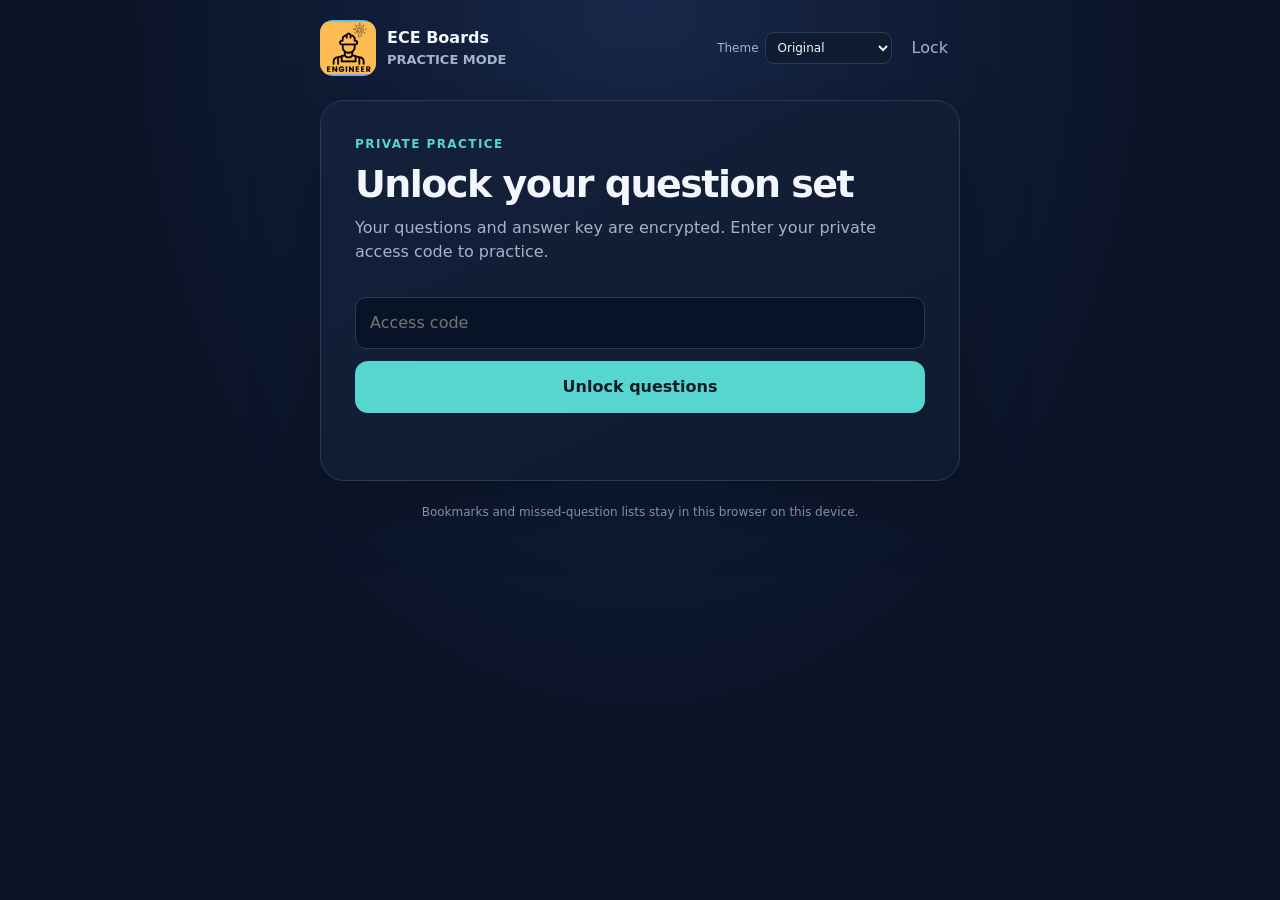
==== commit 4012e6b0: "Add app navigation, resume, and install support" ====
--- a/index.html
+++ b/index.html
@@ -30,7 +30,7 @@
 .leader-name{flex:1;overflow-wrap:anywhere;color:var(--text)}
 .leader-row strong{color:var(--good)}
 @media(max-width:430px){.session-grid{gap:8px}.name-row{align-items:stretch;flex-direction:column}.name-row .secondary{width:100%}.exam-settings{align-items:flex-start}}
-</style><link rel="stylesheet" href="choose-exam/practice-theme.css"></head><body><main class="wrap"><header class="top"><div class="brand"><div class="logo"><img src="choose-exam/engineer-logo.png" alt="ECE engineer logo"></div><div>ECE Boards<div class="tiny">PRACTICE MODE</div></div></div><div class="top-actions"><label class="theme-control" for="themeSelect"><span>Theme</span><select class="theme-select" id="themeSelect" aria-label="Color theme"><option value="default">Original</option><option value="light">White</option><option value="midnight">Midnight Black</option></select></label><button class="ghost" id="homeBtn">Lock</button></div></header><section class="card" id="app" aria-live="polite"></section><details class="manage hide" id="manage"><summary>Questions &amp; answer key</summary><div class="manage-body"><p>Paste a JSON array. Each item needs <code>question</code>, an <code>options</code> array, and <code>answer</code> (the correct option text or its zero-based number). Optional <code>explanation</code> appears after answering.</p><textarea id="data" spellcheck="false" aria-label="Question set JSON"></textarea><div class="manage-actions"><button class="secondary" id="sample">Load sample set</button><button class="primary" id="save">Save question set</button></div><div class="message" id="msg" role="status"></div></div></details><div class="footer">Bookmarks and missed-question lists stay in this browser on this device.</div></main>
+</style><link rel="stylesheet" href="choose-exam/practice-theme.css?v=install-flow-1"><link rel="manifest" href="/ece-boards-practice/manifest.webmanifest"><meta name="apple-mobile-web-app-capable" content="yes"><meta name="apple-mobile-web-app-title" content="ECE Boards"><link rel="apple-touch-icon" href="/ece-boards-practice/choose-exam/engineer-logo.png"></head><body><main class="wrap"><header class="top"><div class="brand"><div class="logo"><img src="choose-exam/engineer-logo.png" alt="ECE engineer logo"></div><div>ECE Boards<div class="tiny">PRACTICE MODE</div></div></div><div class="top-actions"><label class="theme-control" for="themeSelect"><span>Theme</span><select class="theme-select" id="themeSelect" aria-label="Color theme"><option value="default">Original</option><option value="light">White</option><option value="midnight">Midnight Black</option></select></label><button class="ghost" id="homeBtn">Lock</button></div></header><section class="card" id="app" aria-live="polite"></section><details class="manage hide" id="manage"><summary>Questions &amp; answer key</summary><div class="manage-body"><p>Paste a JSON array. Each item needs <code>question</code>, an <code>options</code> array, and <code>answer</code> (the correct option text or its zero-based number). Optional <code>explanation</code> appears after answering.</p><textarea id="data" spellcheck="false" aria-label="Question set JSON"></textarea><div class="manage-actions"><button class="secondary" id="sample">Load sample set</button><button class="primary" id="save">Save question set</button></div><div class="message" id="msg" role="status"></div></div></details><div class="footer">Bookmarks and missed-question lists stay in this browser on this device.</div></main>
 <script>
 const sealed=[{"salt":"zJ18OeT3/7ZbgKKtSXDevA==","iv":"yO9/qgPmRqJUX1FW","ciphertext":"ygsd21f5d9cqhAsbq5aRedxgbqy681xPXHiI+8zJHGq1lsNglbYyBAoWrjltoB4s7uTIRe+eBtlVI/n1I6+PwPFr4WWVE+oWT2nrpgTBCxV9mvTYWxjTm8iCpRagyelIu3XbgJQCF1/RsrNVX3jgkNd501DncEimb7f8uUOw30B4ABk3YajHezVJEPHaEQtDrY796gEQXUsKXMAoZZKFfQzv1AVfi9Yyiz/[base64]/78A79+M1cBjcv8D7K0HXEyA1JmLXoZ5K3djR5JJhUYy2iiDKhXe4ZF+Jdfe+aIc2E+m0YkkcNKS0kA9Y0dONr2MgkMKUrfBGDM6rd061/mT/76OqHW/F2uOXg+QY0TquRmlqpk1lXQBLP45RaIOeu5QS9EB7khheoEd7+h31IKHV8NbXcFBkuyHM8Tm8NYneCahM2N0ruDNi+ckLYbqeDNQ2Jso9BX266OzEqSzzNy0t92cTotqQeyOwRpsiYIpk3ttIjLwwWW1L2Z3/9j0E7DPaX4ufmvOQ/biUBFdItutHAvSU90GpU5Wv0HsINg2S/GzAk7QuM3QUeMXEMEbJ5vawUtJnMnOy/2/j+Ng1kzq0Hh29MpaHRrTb+p8P43Ij54xsdV8CPjfD5AwGL9n94jPLEzZZvyVfXvJYH1Lde5qVUdOiMgwjpC41xRcP8M05fPgjYJ8Ryqw85DU4PYaO5d7RtDPjWoaOUXXISL+/fcK1NPTOOPSK3o6WXA6FnZ/Y9D9cL+QbHSc0yx/[base64]/XKawJcgC/tqU/yvNFslWdLkIYTnfo2ZAFIxwSR4PmetwsJhXaFhARwyjezD2ub+hd5KsDJf/[base64]/MUAP3MyVI6OXqA+v8P5Q0kvBluR5f/mTcIZ0Qt1qsNUov760sQcX5Y1R60f/UnGaptJNvCC3sYIyq+zC07/p/appBk+Uf4d6WCjGh3GgpJWcbrIA2tVa8i/FlTWMjXQfMUhGwJbRfLtcwXOya+xwhdy0pa5D4lqzLIqrVCBhjs4/E6eMWuQdn4l4xbo+2BMREv+CDkWKI7wfkK4SYmBp05Q1nlDJUP6NF0E8c2TtEHo8xdBUjSVAPfNDyH+FDkaEfo5AT+2kn1Inz3aMn3iOltmvzF9/5GWa+6BLP+m8EpOZNDMLb5+KZ4fD2V7dq+bQVyN3A+7CCfefsf6DJujte5zzmyBNHa8K/IRn7Jkw/dWCiMK89IAhloKodIUk3oeEWaqAHdehJGsZVChBYxoJS9dvVjCgPj5anieQu89qb925Utctft7z//e/[base64]/ZDFHXx6oEGxtXU3HEaesDUMkHPmJjT9EYWrUU95BHQWvehwc6kjR1Tp4ZWP4NdkUTBGj2TbPmeekXinaH8vVLQaQJh3EuGdrAllkY1BR730exyBpe4f7Es3GMTZ1OdE8pwdGPM+aVDiH9N33yE56IK56yCqqJi00i1AsnRCbD0zUf2QtZf94t/hfJJZf6EDEOkg3XvQp5K4vwNksABGI/asJA0Eb5AqoS2w3PjIc+3VUWfaqe3YeRh5HMw2YQZ2+Ht775e0fKPLuYh8boYm9pAAyzlWga5BYM0KDYwPyuV/r29clHzNd2BK9T1UwPlkS6BC2mcaB+ltaIOSDPA/nokmNWJm5XrxZt8vE9QaJvLiQIuEj3OvL6SgPtuPqcP6VM5HVQfW5BrajVZ1XgMuWPUGkKLY8Kh33J8NfGnPkvIakQ4ZegQAWAlntwQCZ3NY97M2ktqvYktSupoKMfycxfQw4gks3Y0Tdmpp0Pf5t0+1ZrVLmow5ILXhF2O9tW/lZyND6Y+9FctWkg/vepL8RB0TwOm6/PL9KJmM/Ak4pkH0LxR+jmz93wE1RJ6w5QvYew4vEyiHmQUFKciJUo+wQTK9hMjm6LVXCI+wJ6EFi/[base64]/G+++AJfESfzlHQpcKM2y7EsdmY0vDkV4u7T9yl4ktg09Psn60e/tytDB8MQFb7bRPE0BCwvsW0AKz6MP90NKbZdNpxQww4VpbWSMjE8WJZm3230vzLtKoMYNZsQUIhBiPjk01IvqTlMjTjAf10xfhysvm14TKzc5/HpIvM+WWo8+VLknX7uy9zslHmjAYiyCfg5NPqP53HMv4jxlesbD6stEILht64ZVCRdsyZ+Lu/NpJAKqL1rMiSGC2XTrJNJRkRUntpHo0mk/Y0skiKNOON9gHkCnwo8MfyVLkXMxGMG6FSRoWY3qZz+3769XdpGupyI8jaWThLsUa6hLY5u6T+tz4uFo5SGSVrquux2ThWm73lWMl7X7SHRCmgBt/tsBMwa30DqmDMQx7rBYMNNwZuK6UUzVkcGlUfhjX3OHWkTS5XBTyVBef6uaI4Ihf/LXzVhJPZ6uyArbdOjm/zTMvUHrpIDkgPmzIeBgIWSUqRI6U8zbbJYrOaREbVH9NKnoxD2EEV2ysrjUgbk1ShLlzsKen5hCS39qxFttImjtgGUCMdvOD/nPmmYniqoYLddyLT/8X5/FQ38QoOwZi5kcsJZEN97KaF2emkmDcXu7JMxMMnD0w417P+yLkrHboBM4ah3Ue97N9I4HemqY2V/PR1ZF6OAdS9lNfstWKZretp8f/jcRuCez0kWIYVnepxI0v0bipg/A2APDgeJf6fbrgZOC8NLkGRTg4YCIqNXG84lp1TLEO5ILoU1qY/01VB6Ugec8yOYlkSxC2Sxtt7vojRk6SJoZIrI4UfDh4eB+ggEciNRsafzef6lQibbS17sKN4gvNovuvyZ5WTVh0meV87xYpe9D11v27UDJ94iuvmgn4GDFyyoTr8oZusIC71yKSoTmqpAfTVb5qq1uqfLatfnCkKj01Cy9Iye/kgEjaB+bbdb/br0ZiIaYbLXHYG0Ecg8LBF1PxjbzflFKR9okp4fvuJ8zv27zNlHlDw15XvbnFb4TPLQ2f7rG/KNhJEzOyEOAHSti8PAu5yJ4BJyztLm4ydfCH98jQ9qxA/ZpztYcNNwfLE/gdkzKm48GsRNqrktt6RxPbh0QzdmsvwoljYtXsmQmknjktc5Mjta7ixpNYl8xBpQF/NDY4KXLz7W/gbbYIidXn7tE71fMaZhK0uOb6E07XZ9EgVWioFGv8CVZC65neH3sIbZ3zyNvf8IaxPabg/5Gb4j4NiXvng3Z9UPV/cMCM/T6ERJGRqJnz3r3y7/+MfRTVj0Wsyqstys3cBb+cggGeaQs1kB4bC9A4B0NzSbyL0gRBWJYzLD+XF+Hi2vNX1hK+PFbhXd4IuW7inVKo3qaoHJlwWt5oHOm1vWn/aRyOyioA5Ng6bNQqarCc/gZ5PWObwKM/LNzLMgX5VxppgEdum0VEDU+MOItubi8DrLZdWFPnkT5dVEdywbf0G5BUy0qLlyMd8gQ0roq2t1cbg82qfw1o46dmDUnc//Tiejgmvc/7MA46TzffdrF9KzhiorWb/DOOCI2I0zsYusY1hwzBRQKdhaewnc8sWwzW8yHUbckVaerJPBO/[base64]/[base64]/ADAwzzC0wQ02m8fmhb2Kt7m2iwNheEJ7/[base64]/SU+I/3hx/9bQaLsfCut1T+Cxeuyh86nBDMssw0Xzwpkf45+OljR32oInR+a5JoSCU3GRmZTmhIwlXng+rqxs2gXUPa25aPkesdJ2sTJYlvQ85RlHqxbb4fDn8HMr5Sn2ztSc2o6OfRSi5nFJz5hZokeTzo/a5xYC5Tng52DbUCxFyrf2TKqwXVjzP5RuyvpwniJNH0cvM4dcWJCDGj/l580h6eozptE/nFcyK14vLrj87BZ3wxhIlhV3IHktVDwYh+p1hEMbIOApU9C+msrTLYYFHiYC9cxEMYUiZGIzFefQwnLn4tZVDQcZ+fJoV/LSaPbxywrWSIf6S+ssfrUjeLTIR0w3DuhNdTszLVJAX0UrKcALlmhr/s8o+HST4SHsVZ0Cdbk7UC7wucxNMyM+f8iQHkqGbG9l/e7fVxr3w7OA7hkzY23aS73VuIqgPEkaNyqmI1+wgtX10hupLoIs0rQB8bWcuw0jwNnElBmO7nYKcxXU0zpsdNjBrBPErn4d3iDxD5TYbKdDiwYjzKBPXnjHt7jiDjZNPzhOy6XNKALo7zZKR7/gAWlHAi3L/ALs3WK3e7hGn4IVQhxOuYU+FWC+Ef3vi1hsw8/8uBT1n7nHV7NJdjLMnicYHGQFh9wZ/8QM37Tas3U3Y0mpjA1injPWOp1i7/pIdSZgXA+53rzF5Kg0Ayo8Zj+24R231iLM82HJUdhODnEXdgPKbxDyweUYGfgJSl4fxs/VPME0PwRz+VCgMnVZU1BUOFvCH6Ujl7Xo9VghKTkkw49Sr9rNJCvnUOgkPg1Q7yvrA12gz/i5UIM5w+ZqWduO9fFSOEQ2xLQC803sjsdWJCBQ2JqIvxPnOWwHLKsrySW3zZUn1IkifFU9SX6ZyBxoj6tkh+DZnTZQsA2XNyUioQd3VsXqsNRJULPQVP07F/Yi6M9t9yMr+veZDf254uNLdCdx+U3pBQ6CWe6qQNNYA0TImEIwEMV2C4OkoHiBo1bBondNDpgRS5qMe2XdTe/KRZz5qGp1/u2rPipglOwwYPP0uJjsccn/61ac+hAa9r7MSEIklJOaB0Db+ovVzjukCOrdqJMb2dgcBv51/HXuQPKag6Vp9TkUWlVfFKsw5I0MfdEcgppgK+x5OGvEOfbpbiTHOvW1Je8taK9aaxBUfMK+bTGj0jT54LDR2Mdl7kGwOpE3eM4bugzQWI5Hd5eOC4ouB34UM+nXiMma6n5Ae/I0HQBSuNLy9EO+Gt0j7ktoWpwxPU7lW42gR8R/cFEngJh0SkZ27+ReNwarwdn43Jqc8IdoVP0pb4O54LsXPp9/v+1ZVNjFvMeC6Z240qCbbshW06wAj2YAccNvRiqdlsjEnBHfwwem/PFdcRusRfoKbozEru+zb/MHkG2T11uh0eIbVZepBmrl3MXjs37yQEBl8UUQ1iurekc8KaBAL7J8o/DECSV1WQIMxJQparvPQTEPCWCa1IouSHjVKHVeWgeLO6S4Be6ZrTjDA2+xGv6jY54ZmJz2TJKUsN3TmF3XkGuBNrOi+eC5eSyKrSiIq/j50h9jDZ9qPU9kQmAWxO38IjfZQW/BIMPrWhCMKQi18rp+dSIpOOfchcNAmFAXpTpyrB38JLi9plQh3Wsne8xXCThv1g9qNy02/dvcU8mnkz/pfPSY+j+zqb+uW8FumnKbq9iGX2UmRJCPLquVitmHDGIPcG5dhjuocpRgnmkhBHUfxxoHsNKgtl80HAr0Jn/[base64]/e9T0TkM8BAj4dZ5efZK1KJ/iO/XlX8MW+J/8XkC1bo6jQFDy4h0q69QGz/n7XkZC8K2Le2xrR1hhH3zK9fLW/T8PnnCoIkc3NC9J9vJOihqG32mDPlj1wqjIuAf31yDqWP0UCb0DHOX6t2Gt7HBbvqLpfO8DGdAscSt9FV/FXSjH82LMcgrSS9lJoLLEZP5ceSHgX1NZw1nRhj0BRShuGTCZjhHPGTO9063bWr5kCl3uSpaF90iyaH1WElSc/RibLgt0KOjuYwr0S3cdALNMNTZYMGCC+Exgm7f9MkIbP6YAvJ8ZsYI7FcweGnOVxFeBZwTvhKjnZmNcYUh20/Nrwdz9hN0tXvJd2hgdDl6jGlu2updjGjocwmj9qI8kYZObPAxdjCt6ZowhBgLqYedbyhx7R2QuPJuJfDbD3EVaIA3bmeCMcx+Dj1cp6t6JRnHOQpPAS8+lLnxyrBELOwCp/vNJfP8NCPrZVCkxcNkHkytEYdUWA+Q4Hhqkk7v8nAwgwmp84COCax3u9u9u10OL34lDWzjSXJaq76+wSEHN57Q47jDvLA7NTv8K9mL3q+BknyzV3jfZ5Fuit/5hoNxJCv2zCaeP0akJrvS377mnKO4kq4lZCPKTQYYp3E0+BAeZSsJdBdxMLSrf1vINYGBI22xUlmW+3LSs5OtVKiww1IlBMUc8DFl7In+9N/HZ1BFIm8UHIi5vAk3SZ8faLa1dQ4O/[base64]/vorgi28QgApH4jnV5tqgrZGD/q0tTzFQ4byn1fyGDnU/+ETfyY5TEhF68wNAMKl4hiKzB0/X06rBLT8aibv0/ZAyAWip2QrhGJab3yMJHHIA+uFFnlFQU+eg4ZaGg0EVAG5YMPyC6O4wreoEOcchwYdIe4h/PMGaDPcZjqPRctKUKExloFnzpwCpSsdUfy2teA6B47v4j5RM30U2D3RkuA5ZmdS+GvosZ3Gh7ImiPSex5soi1Ll3jf6IChWwSQKAaLamWmPlE1nXBQIzUqaxWk0tqGkqwABLltQDcaz7uXtJ03vJL/+12C7ZIcbZaZojETnBmVnly1Bp0PmzAvqOjjh0+jixWbqJBVqLVUuAg3IUOVyhGuXDyMEUnDRX4vXQty5Cx1kjBwi42v7Nz4Ng5pJxXH/Ykz5/TN4Dou8rEtjkFOBlsLgjW4YMKSJWlE5429JCua84+yvW4zlZG1RPjPCPYWipxDICgbcZk+41epUQna7no0yXsi4vS+Y6KcL9MpYoEJ0nu9z9N1UscqQtUGYeTZycRKYucx55L+tGUTt+uP2pXY1CoPJmJ5lClu3VEdV3o1CxL9OAaUkytyutrm2tLIFxP/V4+H2qxRjklmBXncgNV6VAe+9dDKD1mRzsMoIflFw9tChiNmIbsJ3sXruILQSP2NHE8J1spANt3I7BVB7qDuc0e8ZNJ1XbtpIbw2NKD9jrM9E+haJPfxYa3e61DDlPVvrfLDRwEZjzdhC9uRXCFR+jKuI4h8R1SOC63pvvMNRZX2UJNg5xB1ez6flM/hca0jKHp0fuEXYSRC60L8UiWtzBYg208aPs7ZKxViRwd6pGCBROWfBHaFYryttJWIFR9qv0P2B62DH2l4rXgayIshCovfqoyaJyc4dvv+lihclOuE9h3htt9+HeNHzSgRAZ3lsWXYEqI1EXd20s1a01814wR7KSFdk/agnCFJ8dJJts/fkLBJR+KmCnhS20AJeKJ50RidEQRQc7HCybiFESuCz4vJoe92/0R7sE6S8tyVouguh1kKHwMP86LbStxFrImT8KL/u/GQyqqtM13K2GpnqKN9Qha+Jceojpqr1wvraTK9jYdehmr1mD3fLCegJhsXbuBMwwECKxnsAdEAKRdbtA6s9Vgjv4NzuYec4Vw0i/SbJih1VNsNmJvjLErKa4X9p1/7JQP07HxisHPJwBVQOVYq8bMEgK1HORFHvlCKvoxotkVOYVS7m5i8z9XAlLKJTOQmo1SHfUmo9c5SfrBAZHH/phLKVkrWIlLomwTjjzRBrhUc+5UDifwc4yvHMXVQIVB4EarjB3HGc5WZv+N5opZnuMLST+tJo942d/I6hU7qTJ4BTmkZFznGPOH4dEe4Ay+JE/LIkg5F2+LhJpEfy2sNEgOiOUF2PO1ZPnE1FPfOGamqQKJKBXAGzGDSsBgWyn1S4UvfwyE5tQPR+iMBsrTGNGBpF43euYnVIKMrMpsWv/qJ9r2Mc0Y/BAcYRVusp37aX7BWWgGY7Zg8MYM7+Jvd5dlAnG3V4QdkRp7t0fQ7OLn0iGGHYxNP68r0dpUzbxEiu0ESpxmbMhhNyWSKnC2LWw+nVAJhiQoUg5QYkcxz/qBC/+Ry6HtZvr2ishiUuyw6+/N+aSFyjsp1BjUEg0Kp4tK+OOK5vc8sdA6y7PF1UZOZsxeaaXCw0dK4L2fzuimDBp1d7jEhO3a3FLSBrubHBd5QX/fLLcsln2Ubfg5F2LOypN6ZowokHp+GqR2zAfm1bmwTDoEwisnqbQpOCLlG7Rk6Sod3xTufMUuRgtVGXuxI9G2xEXupm3nsV6txzEAWUI5o0pcpC7hseejMpXgcO5e/JLGSkvro8Em/Wp0QyyKYnWFFjmv/IhT6+kbaAdNARF2SmxQIOKe/4sXJAglWrA0f2ZaxNsa/54ZWH7F5NmpVfAsa10fa3zapO9jiY5XR5Hx/pJ74hOljpM4ampdnHKbiNiAteiQ9PBYwbeaDG2iURqg9hJdAMLAoi7i2lLeeC1HufhBhdmrGOv6RqPIknbwxL7wRXpxakl9nwysrc2qE61quKupQSxMRfBzeYzD1HNE2IVG78NKwlJTtlmrUBa7cgznTo0aRwpzYk7GuHMjWeT9rAoST2LGpPNx56ByTQ/UUljEZAP7y6eZaedU/LM27gC6dXxogCoZJtDsq5gD91RgdBgV87YCC+G0sLaWVpaNzMd1fs8dxHd9CbezCVeQ4QHWZmFPtNXCjNfZiI/laZfRuyLMxaZd8g4rN4Xhx8bQXmgv8R4j8YAawxj3hig+Fdcya/SeB7+G3UfblFJFqMHaV+JGs/R8d4kTo3NjqBOQq+NAU7u6KHfBKNYEI/bn6Hwywv5zm5xAngIb+Ho2oiXFTaUODuR8XNEsg4RmuFsMgDWOga3sW5cbNFcAf32IVTmntZv9FFLtPyhdn/my9AnjSmBa9jsZeyS169mQVWoO7KQgWt5Pv3i8XyhMYiGnIfnZNQCM8DoNpct+i6dGhg7sqagRrhGktfNZobzYGvmt5mBNMyF7cdMbIuAiTjQZj/D19Cwo9jdDCldFxHCoQ1pzNgMpRZTA4cXPay5MD20TMLMIha6WUkGGk9GjHvJw2Pea2Yzy4xH2udApQpeJWTWQ1gpXpWEbcduLPOunKxW4O1HgN/bwbEzhS12Of5+kbH3MfaEwYgFi5f7qjBOjdR3gwVfOprAGsHhtUsiv5sRM7mgXJyI+KlP87cRaIgNdkMSgjMZUU/ipzVOvhVup3pYcSfG9yg2+PR4/ajTiY2KAzyYXe33kFlyYJCaHWlgiheV8uK03MWp7AHNQXVFhkg4Sc9zwJJtzNLd0oGY8AkbLhwdEMISlEa/oKT7Rd8jpd/UF4l0URMUVc4X3s7uGyx062Xpi+OYPKaZR2PeFzT/[base64]/pkxFTx9svLZ6TYnLYOtPuvoiNs6iPYZ6eIGbEU9QmHlVQiuO2sN4hXF868Os+0K59WcNaEu/[base64]/KFzbQgdalLkHIrnld03Mh1/pjrmTvtTeEnxudG5jjpSp1xiq5jKkM37aKu+TKGGrNvV2S+O6eUBzFmw9u7ZJrYUdI0/wOoTKGr7YvveVPJycWQvBAt9/gj/lpxu6Zo4aoWOincM7PWM6f6jxurbXVBbbp4AczKGonZum97QhlJRItbAiB4/RX+/ANxYwWuPciolCKoS3Szb+x/Oz6x2cIIYR2hkCmuk9Okz1FgbWfjyCkJ+CcI4Q9Ojvkp9MoMObzRLYimdAl8iO4UXIhDkmpF/IyK/+l0hccEnoAb8HomIlRwq9F0As0V1P3Ujlx6VBPRwnqbxsVtjIXoC4OKcug7ITBe8cBwM9uaddDyQGgTydd3sMFFv/zaTGJBqfPyYmDqwSWkD56CJsCi3YIYdbDLAfLHzYG/k2ME7WHQkMoQam7a/ZDfpiSB4sdIiap+E+Ur/ySdkaXkwFak6aNmVqdQNo5u41PEjq8bYpm8L8qe/XAvCo83C66AQBldxTRdJeswwIxb/V/X0T17rZw5I1sZNlneZHGhBV60tfv80ekrry+UnC8dpGfPk6XYIrg0r2SFvyCTy/6uuoOSgVEvf4IlBRYEZ5zwPvP5YOhJ7gS3mj7ZfdJFm0HL3oa3CrrO/[base64]/1K3FtJS7/CtVwC8fk2rS0ceIr17Vf1WJ5I2qwmqBnyOTBHmgaWLF7XldSM+zkqbT668pW8YFckuMEL0MGA/jmZFNSA8xc/8trpljH2ab5vYTvxGYCq9JrJRGu9H9pX7aYV5FbZAZmq/CY9dAMmKw/[base64]/Bn1tMoAAdQbq9LG/JXrHruDZ+plyBBPwoCe8OvRAizgDghXdZpQ7glY7CEwkvQyGHEeVdP4Ib9FU4hacw22dXCtUJ7LuCbiFixNMJs9ApLc00GX5ic0beSsPfXgIl4Ef/6tor95DoFHv+AUgNjTVvzcJI2uWiaeRQ2bUc+FKiTUb42N2t/55q1H74riX+N5Zxugr9m1Fst7Qs8kSJmUzpmkXsY72GKdmuiLstQloUzct6CQzoaOSZMFE0MTyChyTYXE+FNsJOAHkdSUERHoIZw35mcu5mxV7yn/gKA79VtsWShc8lu3eZvsxSf4u4/lSyD0BOhevQq5fUISoyuxoPk2VE63d+XNqX2tnOcgJxM6C8tqqsnndI4SpIQiAu3IZVjxv8FCSiUPTfkgHxNa7Zcy2ILjlXU/jzBSTGlS3UMRg/x7kKpHzk0sF/hRV6KX6gsVx6/[base64]/7ZwvJXpK9VUKAnMZAkuUSftgBYhfQfSD8zfvXg6W9eoDXXvBrNRVSpQnRQFIh90UmBfa+7a8AwsOp7rZacV+9upWR+NMPHgL9EQ+AmXmxGSfF/3zzF7x5sjrDShUrFKWKYXkmVl/CZvNXzXiiUQw+rguYHBESSS6RY7PgqStTcmEPoLch893QDEHA3XUC/ouFH+oQ3fYp8JJbmdAmqm6jogTYYCVw7bi4lIOInQTEr71ab4t7vDJfatgXNaHzq3Wf5aRb6t2HiCMj8VZzN7ela4PJOKXvQmt65zh+la8d5tnS8f7zaomR82Nc/yI7P3tLejWR68bLJlOm0UnQoJkBssZFUZ5wmiFA9tQYboDZV7DYS7OBihPfGd3BQc2xPlniA3fxa6uIRAH3E6TmQCQjpThWZzqQQyi6rWe/FHSkckfh7BeWMPx2iR2hiqK+6wTM+fIM+cTS+zqR6xZPHpsSoROcbonS+NGjFffwq1oAryVsVVP2mDVmwcWvIGS6fDSg8c3+05UrmJcEFQTGn1yrD3Dc/C5lFZhYfBdQ6yRYUwX/DOGcW9gc8yQaOmD4P897lTn6kjG+BGgIZzIF6xVAy34i9lcufpUl1uVkRKyuhT7lR0XXbrbjHjXN5MHLt07Ac3UFGvIUdTqOkyfAkId7mwFrJALPSRKw8IeD0XKn9heZuuxS93WXEvM+vHvDWNkmUyN/CQ4N6FareqwnP4TyTEVPGwhrQa11ST49ZL6BhNUNHdqp7sbC8gAqVDtK++4IjYNzHWH7devG1yPGXQN2JDAxbViDQFKEYlqjbpuyV6JdR/SXnlUC8M3sQ4ttCjX/oSRM4sy3lSmX2CWSt7BmdLlF0X8m+4xhFuIzRUPm6Q2gBXh/xwqDT6WvXAkicjrEcXxzoN8Y7wjXzCUNreKYxzG9jz6tsdbQmbCNwC/tjcHfrWkwWqcXRJo6AtksQSt+FSGSwXcue1BSDizvG9DMoRhOWgbiUp/E6LTQ2N1k4iuYDmZ7Rzi5orR/ypPf1bABbesR5u7T8ng6SkkXnOQlli0fbbO82YP/Y1SO3XHTGSbczE90A4iedpFXZ9if0mXC9c6bZbXJ/1GACtxOopimaBaLnHcjvjIGorm+Y59c/[base64]/3Y0YIaBATAz86CkjLQ0k69E1wru+yKkfXzQ64e6Z/GUSgDf2fBdfOYPCjk8xjhUrzKTYntQs9kczXMn1F5ChJLyRWtGVhqSGxVJnnvB2IPVIgHx6umtNnVaP20JcMoEQG8ahFJ+hHh1S3xH8u9ZqjyBQqk9NR6iNstc8d+A9y837ZEfNOr0J8c+FMJKHbpBQZFSWyv5k5g1ipAb/ZAD+hSv8RmMPH+E9+9w5hE9DyFiV06HJXmcu0VRu2Q+YyqwmHGALoYA2yaTP7dB+RM7TcTPKxyPsHijsF1VQUQTevAdsCtlwv0kgEgqr8obTeqf0Vc0ljMDgimhJ9QMcZeN0ePCk2+bSCdJzeh8zecyANf8THz3wwOaOdt/UZapNJO7vmQxCFPic4Pn/B/hTWyQtfbjUdRATcZppEIdJwHcFtMP1Q+Iqi6WX1/fhWfW2nbJ9YGeyt5b6oGIxDWutOIF6r9xf2szGzKUqboiqjl8KKOgHHP83hecjs2xQBaAGnku/6bzjwO6i7lsfyhKGfaQU5df9iL3omaOMCPARWn1n/RbVWyjQ79+g4jYTI+8HY6Bb65v2/PJN0xX2jfOYXDY+8yJBVj/tGGaq3nFVUiAezHY42ScUWK54aVLkj5Jm1BR9fCZOlZWbNigrvJxuoIuN0HsK6FnRWENpE21xJB/9MuJJX3QdiI4YEeSGul+mew2HhJcsrcMdAjoay6Ab9fba2gukU1k/SLZXoIdSwwyOUlshmJgUs/doEKCE1p4L2pDuqR4WMnZf1nzw5MfVgXr+O6JxZfS+bc2otEIDYZ+TkAVgXFpjrQJJ0ByzyrvAWMhx/fIByrd3A53VJljHDNAyfQsihU+cBAFmMvn8O1DfmAJaR0ce370XVRG9t56b2OVK92TSZwBfIK3JJrEPAejjwtjS9RAqdVI7d6C6t6XOVujyzMgxNmJyzGDZlKHszW/loGGOTyJ9mz2rBbDdj/g8C13sVUbZPIKNSSB9brDK2HSVh0h0Q1CRSIEkODTCA03yNYxgKfbtOCC7p6P56EIUkl7VrWq4emyZ6xGvKmZAjvZhteJn/TggCclBShEKccKS251l1KotydsyGJxcOudtaPt8iI4DC4iErOqLYJKXFpsSNEJJL3NpQwyfV9kPJHfJZVzKWzk7rr+NBrmaCVZahbShxoQyvLcfEvsc5ZZdtNGZXWgjKmQqzAM3Ug6MzxLzlA4d0nlou1Yd2WQS5t0qSCJpS1RZqliFSHC+kg/PB/U5uDY3q2a1QVP2J5Oua0/Tj6iblgEMsMRJn5mcFaS6c0N/[base64]/4P/3iT6ftbE/DDCxhWkeaswxq0YEy7qxRxXhn32sTF0l1LyD5PJ9zDt1JuwJvUqy/2PUOTOJHASqaJ3wBwKkZ9wWk1mmWNsFc+10ool9fwPCzmZJwmx/MValpkFHjKJPUVMDvUc8d9+dQQ57vNEu8rZwEZ6mJrJ3xomSN3eMpoXg8usfJ4UR0pTLKKp2tK6srm4+wVZxPFaGPRV26kwAvpZNY5/7nn6SkSrdSEHyn94vv5TdOHKMiNjAnikAXAri85bWT/7RtYBxfN7/OIZJSOf8wwiuTBRNH3riBn9BOW+ctOex0rSRMumOz/[base64]/xRd1uHU7vWvd5jxaIMyYqsrQ/IkFJrKA9LPiDScbYN5MPQxk+G7ITvmUuFxNkNHdD0aMHlmymgjvziSgtdXFF/Bk/k8MxNy5J2UKQBjw+XsSmqmLFCSBKz0xdpJaQqSTzYYkyC5nmqpssgsFOliHkwTMxzFiprQP9lSLoz0oL+qFKrY2sYI4zMP6OQqQi0Qqx0ljhOYqhgtFYUkTXgLb0Pc2NA55wFnqr53fSALRG8P6LiZaaU3Y1hZy8eyj3obdnDz+rlU3wdxJ/3khAKxRDoSPdBXQWsb1dJFcAQZXZbYoGeQ880ksCu91cCmscv/QoQInKZXXNk/3yf8EbaMUFHAWjSN6K590zrx/D5XYpGdojTRdHxJvYV0F7X5OdOKDpQvRKgn3ryDFaxsea9w0Y2deUl85Wr6q6CmTvW3RAv71U40muYhhB6LjLRFeH+OC5+Ua/YIrzrwJsSTve3LzanJ9F/nJEhsYxtCiSRc1D9SCg8QusmAlVuq6Gc6LQFn5s09XCARbxV4MCCl4h2lDyDbrTj4gcLTaQRHcqT3JZXSOBrD7Siamp2d5IBvXOSQffedgHp3/vYnAl2EUsy0cGxrge1WirFziYF7cypLEAXNjgauJRdS4S/pz28Bm70lzEkKNnG6ihITKJRv7Dd9aG5Lb+ndJa6NiFfdGD5iazejtji6UfTfNBl3gNDyd7+iFuAk0KNmD9qsv0sYOGTyWQkbFdMhXNWPJ/sZX6L6jfX4e8V6k8gsh3gtN0v2mBbn68cfURsm1y8IfR4u7NxulDOeyrGmV36iJNfadpbujJQXCcDXieVJQdjqcB0ZFgTrq4LXfVdv1BbzZgqZGYQGyUbckaRBE5fmTcYvFFOb0zmo3piAmp5SSMgSVNe5IwlkznNRd3eYXI+iRr/90tJi3hodN3tEMB4ZERFAXY2sGv4znDCkMZJ7xuEQDT/o/m6r/UoHjNq9J409pIoerPLh/eE2bdEYPZHHD8qmbAZsR3DgYotVRiiC18oIgiXLscHxldGOa8pR3rb6zZ7OE9Z0W0axqWsDS/pzq1RTZyYQ6vRerRoLilLeXVfNbj9gCBTpTinvZ4X4GqBZhqyUCcllC7nqHg2DMacxjlP1vaxlBL183cLtlczzmTf+nJFuwYPbMykPh4hME06n244tzvtKITHNvwgeDulTXuWQdwbcRdd7o/RQpsGP04thE4d0XWawltBDRmbsw5xYr5VPAhYX3ulvrbPU/Kr9pmc8/8/yI/sqfmy0tcBd3+Zizn+GdykMwptZsoSj3jIqqZmYL89D0XjpqkCknioDcx638938ZxTpxwrI5lMqIE7Asd8Sc3JhFlCKUAl38x+3g4beQOFOuEhW5kBgvuae5eORoeWvoWWiZtyUXYw+TnXesAj/0FVv3Uo+hyPEiJlA/IMaiOv6sx1ULdjEAF/XEZDq74O8tEGWYw5n9m8MqeLUE6pn8lTQkclEmeYlbGFd9oJzu5KSwi5aJWIBcRfe6/RfSa8wQQcZ4Bz9aQEykBGxhdOXSeZCnGddzkYI6eJhM5IZhUq46ag6VVhZZfCEQ+MN+Yr75+lgif4t+S705S+5FmwzhckKZxsXapbe5EETOXnbBec7LLXmFCFDQVP3bP22GhKD4t6vQfg79Pb1Wmyw0X1yyI43JNxocXkPNNweHivuE6h1F/Z0DPvCA/VJ2AuPz+3aUl0Z7ukIw29s8QqmflJZpZuoY9DqfE8i3jOPBFOQ+RLb3ylAqZREfl0j9sDYjQ3QoVAzCunR6BgZhbjtrf3TCleEV9yPr/[base64]/ZKxFJxXT9D6J2rcnsJjBndHUQhQ355fsNckryAyUgGEStLlcxGF+Li5W1k/Z+FQjdf4GhSHZ9JqoSeRiQGK1j1N+s5z+SRZ5gUIbmfnse+RzzEP39zCL2Nid33/XErM4dgk77rvouqMRmdg3xU9osNUIJ8jdu4BrvzO6/PQN0XHhF6YTDCrYBxMadHGMAQhXbFS6bi/Gkg1ybvTXSzehPCNa46cyZ2fdlTDnFdYPW8NG5VIOv2JdbXXYr2qagC2TGYYNBdu4OLakRFdJ31PHihaajjqrO1Y/2l9xPKmEZJYJEJwggaf609Z10TeQYl+bM/qSAXGlAJRMyyl1HrV8cdvsa75OYOmP8FRzbih8hidEtvC0OHuKvG2fiqGamh1IQTY/0dsyBI5m5udBaA1cy8d149FzFCIu5OWDyvVNRIo5EbTICs/ai6xI5+u2Q8wqQ1+yet7GbqPm9ORuqy/OIkB2XSAnPF5hi0oa9m+6Mzb31AxzW41jQds5aW8ntN3G/8oM7F/wRNJh8fwevQ/[base64]/3/zP9O7I1pCy8uniL3FalqLqlr3aTx/668D/G5OgpbABaqVp461KZxnE23QBfY4xNKpJdIyLABt86pjgaYGQNaw2+BUqdP+fEaP9JW5LW3MKRZTzSfAxYOhEHLhKX+M8ECKA71ze9e9FkT4Ku6A4FRDVlMVOrDJ3eLvXoiNPWASsKwZDUVs37PT8wnJjHdkwl567XfVlM/SEGqbVGYhKdGuA//JbbGBi2eotM4iB4HmKgAeKN2h2natEZ7W6PQuPGrBMTSrJ80UOq/XLQATLsiEsCIni7LATFiUyHZm9xS5AJw9eUQjB/zEve+UtfGVQ4GKrjsELCwe/RNs/MoRlCVJKuei8L1mKpJUjJYNcuu6+murC+avLgva2fg0jbzB9r7KsG5ppPpzK+LxskHnhFuqiPm1mFLEuYR1H3hg9k5yi/4VZmliigrmVCKDbJtIpSW3dfxg7/GaqD1lzmIDKrE111eXkxGq6C8QhN1gvwqhluCIxhdORZ4pQPURif1f/ck6PoYxRLmHqAaCqnIqU/tHunX64vFOvOw0C9nhS1ujUPSjV+LOAbuOk359ps73hTcpzDTgD6i8heWLcfSw90e2/meOuHtLcuBbb0L4QiGdz1u4IQWTZWqczXlTRrthu6Y1IRuCnMtpXkY/1iMTDLS5g808Vt8ghdabLpcMnqiNEQatU4fvDQIwTa/[base64]/7195PptW6ScMuaUrw6fxMBg99K6B+B7s6o0KF9pqujYJ/S8PW0I7JRxCe4l5EC4RJO/Is9ruiTJtocHJnFk8N0JuvX18HgidRCzEPi0gb8E6opRwyGFc4jWBU25CZ2Of/GTeZ1yVMbczJSZSJy2UbwjO+CqBqMwUv+/NLUZYLjjLDMdP1L4aiMiq1JZOHdpRFe93o+Iebd3k1HrnI904qqOPtSdrphHDjcJgGrDAayCzGoYEwOAmugWWuMvrns+nOFydYnbWflLrAX7g6N25hqa+tvrvlmxied7zJ4dG22tRIK1fH5K9j9jvtlf28Crj1T10NxCp/TbKteLbHyId+S4HovjHwK3z+XWPeR4F0SlgAhthS3MpOHz/[base64]/KwLAend67DqbXqg2a3uFBrcuHU8nUq76ZQdeNjpepB/xReS0h0Xo1MtyFtEz5JtUf/rvweKmppG9utUAJliu9SUkMJ6wo6+BinmYCzGEYapiuMCPLuGYTLvZN/TKpnEE1wEUeZ6GX/o2OrkcYHwXNLYSeRSH2+75B81niymZtbenRyWRxP4iac1k4LsJe0lDBkXif1kzRePFx4bdsEi36FZku/cq/xULbwlDAB4eJT4MHMc5BLsMRn4W4mHygeAS6Aa1vzods367ifz+bWEnxoDO8ad6tQq9BRTWhNK9YvHCgQ90olUwwX+7bM0IliYuh34Q1OcY5CbXra47j6KfQp1GUye3MjKnCS1Gy5DX52tZMW/7sngHCh56Yo+x9yNIH1lKwZCl8RNAbl8t4W3VJ4los0YOXx7Hn7KqVMwlH1RNLsOmPPrPdxC6xD2UZrSemWJSgoIoTLMj2TVL/b8OAL9StFCpeMAA93wb733L77bVX0qgCxoY10gpKVa1b45QPpDJKKHaH0A547lcOwxOpLtM8iGTg5+rfEfcGj5mGdISQoSNIW9K2OqVQMdhep+37GldH68j7N19ffBHwJLRYsj2Zrk0FhOW2l3yOgRVvNI+gQOXOPxn7CkE/8KUqUVXlIBQw8uqqS1tFQSCnmMUWK8/8nkbsVFkn3NIhuOtDamwICuCcie2rqn48ApkSnUSYVoWJGBWIkfKBOPJehndD34EKFx95bNVcNScPRpn7ZmwHDXHNHyJeOHUBIJ1JY/BYcBYWo1rPC5DaDPqLkOR6N+Er5nhApwtYm6PkSbJybuvweAFIOyNjim0X4GFn3hfGHmEX5H2JfrffKR5CUX0fwTvB6Ovw+siOi/viXWtZ+T+s1pLiXjV8Qd9VgzbgzRWkAFfe19Z6L/[base64]/KwRbhF26goSVAZwz4c2y63TjCQOhgv+hLafQJdy5C0UhZyxqwZ9NtepBbgeEkh7WVBhRq9k2u2r+nnqVyZVnLypCrUzS9NkJbxJbiftCyox1/pmwTwKs31CYZo3cuKTXzalgDTSpW9OzCMReiVAKz34bGBAvxGxQEMcBU3V8rZH7dM4xDUjiWFcXLQWbacP8x9g6XHWW1S/IEcdmDTRMc7JHc1GcZWiKs2+tdjgTq72mjETanNlhPWotZ/0Lsm6rl4o0M8L6NwFAYmD4nXh9xcEGoVF+dSfGqGbbz/iD0TZoIn/sqKfNq/8RmYJJM1wnqzH9oMnXApZW8rcCzZ+6EkszbkaVz9Kx2o7cpcivmpSQ23hUMhTCX2Z+ZjSYZDs5WOHv9Pm89UUltvn+vaPnax9NvxowrIwJ2gLiSbl17gKaUBC8H+5LxdZ1EI/uq9JtR6qGH6geb5wm2FkDgwkjzg+FpxHGisTxsUFbPu6zLfNKl5zHrOMb1wam9qOoNF4bppnnKmLLo8SRZ7zkfm/MXJOYtw3L28bAudKIOqA/[base64]/4tQZNowPJFLd8Rdg+WG5AnDAt8kg1Xk7EXeEzcN1UAt68jP6xyqf04qezURVM2PjAsUsHW4Wd2jrUJdLHocWSlhi3/0qK9GVbDN6FcygvbrCSnpvDyYUkKsTQofbauSrShO1+UsnslP06nyfkcgu/SzxitTmY+74fivkt7QSuaYWbDWApSHhQqNiw0BqKrpk51axLbBKHIbtP9ypFWgP0AgIevq3ye3Vkn3j9nKiOFnQCScUNH9GdWVWZnjG1PT74YFE+bEmVkDvYw1bgTzTN5abnw2GTWq/64krZzmMIp7w5wccIkjVX4kZw9/4DZlJ5PEka0YS1Zl1MCsW798v/LRJVfUyuPchd6h6bAxpGfNCyG73yw3QD37WyVFKbuJCNuyvlY61X/0DhLiNhqh2cgkjJYFsD4vgx5CNgNfLUtbi6KLYx4PuWqGmr2pM27y5zuSL03KQxfIdeFdxMJrbkULVEuPgwX/kAEgh7lwancM6IF56YXbFP2x+W1W5xPMeUYO+lnQhC4XMQSS6LgJobWZgQ6F9a/HfiJf5ieVwTTZTeqhMieK/[base64]/JYSoMZoQOiEVT807LZ0R9qb7l+7PPCFXzK5QX5MGS5V3liY91LhGOcb26wtt5MRYP+fDKsaDcdeFxnCcKZuW2jL1D+UOOfh0A3ZZNrLRpv2oD1uT7vZrmsftQ7e3Z6kgIk4JDSQxm/A3Fj1/[base64]/k/192DKxLAi81rCs2BjtjwH71jZPk1KGDbRuOnVxPWSVo0Ni79V2sqf53T8Hs7S4HSI8js0ZEBiSHOs5cJowHX78VRFRQE1NA76g/ZDqWyhUvcnwACRUUCDBggrSt9Da8++dpJkIsLoO4Dvhq9F5yr9Om3WVwdtkduCMrPlsM9et9eT7fTb8HUmtvmnmIOPeHQqaAL2tnNp/Ez38p0AxGPQTrVVDJ58VSeuX4/RUhxiMRxhbQK1dMojJ0K18tO/Jacen+Qcfkfucu3GS6S6km26d/l1QKEMoKUAuusMwENoJKksJLbPMlETgMbg4RoTjJjMh0je/7OPuu/nqavqEsBCrVfjYXjH64vzqBsUHRzAdlQVGt4nquFpVlGPA/Om/121dvFvalZKPjPhS6kYVbL6N49FFtoQpbpVicQwp3o1PdJE5khQebIk8D6wG58ds7NSokFmltlJqdebOlGsUwhh42rS27olgS9TYCJXZtICIEfsrQ2orON3TJYQpUX3p7P61jqiX3GBj+z/5hdjsHkxTN3SiaTHh439VBRlPUiUAXZBtlRb/+cD2sXzftDpXuEd22mwzz3lX8Ov6lYqKbTlSDGAB59qMt8kzSszeynb8MkN7F9jtT3YPcNFF/en5famsZnfGag3k6FZw45XhN7QwE2mSTGRysOgzcgkFwAlIr91NyGPxsetudzDXzd5C/E9lnzhcollZ7vz+k8aw5uFq8YdRKmTq1V0T1+9X/tZbGGB3tHowBBfOyv2smqEN04Wus1BfSYE/vuMe2KjigkwxLppCsA4XT3mYmVv1QYe8eZfdgjfi9kTlgjlUFbMVaioGliDPZ7eJInza6ur7BDnAYLiCYplg9Vytdfa1/Jg64jIVJ1oLLbNcQNjK1BXQYpntC+8JrcPAqP9Gh1DJKmppnNXt0ZqajITrWki1hWJe6nCII+veIVP5/xmc/9zjRvw6nNj+6RqL/zWmufaZ/g4DF2UzE3biMO2MRVDOt7S2KOJYJJlVtsKupjqLl9HpLLkF1hIt8+/1PP+6pdXRp/NW5M7rcfpG8ue+qR33xS7wwSowr61gYIoNkimZOFajI9rIIQy7Sx33itic7gvEwMhOg9tVNyY5FMmlYmU6VZwzCSh7/3X+zdkvXM2/z7o5XGO/PnqCg73mOWn9lhk+kNbqYmRij9aACdIQ64Kf0KyvBSbCvzkMFqbyo3P8pZl/9bKLPliqe9rl9O0/8mxbQbXHAS28f6dMfLcUAWG7Z92CKX3vRj/CZkaN5K1W7gc8F9GWNQtNLyYAFKEvATPo3tGpCwdjm9d3ppFJvXlTj+Tn1eJqTb+PG40weMlubitQXIYWjKSwANfHE4RVpASC3+lrpBcdTr5VAKNHAHffuzConqtgo7an4lSV74DrW48pHaDlUvLvM4GjufjiXJng4/p1XZD3XY/1brQkEIA1cslFeIm6SNdVY39HQH9mKwWAIDX2DRD6xE4FYIGu/adDlebQFeu8thV0crYC4/6/ofk+cIL22DXFQr8c6xkl6HJfkcra1cN0w6RJKI65gtWzJTje0UJ2r/Q8ysA8Pae/vylCiT2t8GCVPH132YTJHqpUvIn/7gl3s58XCa6VKaTV154zs2I2UFV1/xHUOy0VZCAHtIG7IL5BTkB0qhjL4JZI18NPMeSpuX6X5fy/7d+h6++Yt1/3McM3bnzCmyncplaeibrffSKfBmmNLu29RhzJitiLIEes6mzL1MHJLtSWAl6JOrd/3LkRSE95IdMW3BzQxo+H647lpEE+uSCFoKy/Vw6ChRmUXiHXEAuudj63vUk6oJG01CD3ayC+hMKCYFTWhpN/[base64]/NXOOEWmPCLt0RlqtT+g4OvkFnMmR7gCBQjFs7RKFH6dRZhrQOkzOCVx8YXwsNyLEZseteZpRMHxCIQHXg9vPBCzVZHDbYHk8HdRy2/FUqNDFSUtDqix1XSRlxYAUwQ328Ewmxz+1AEPa5oUPxBBVTYKulK6wHmL/g+Fk+vgvePTs4jzdqvZFRuvWdQ0V5tKZTs2OyhiUkPC4QhVTOG9WDZs87pWbvgwAAtEslJyBptGsr5UfnIzLuaMZihjGZnmQ5b0TXjwuhq/YJuhHGsgP/yBqvu9Gg99PAaNuQca/jAljKEtJ7c5ZT2498YHYg0lXN1kJ/63zEs74aqND+RWI5hamTdJjDg9ukKM0R0ABQ9GMFl95F4+HS5+4NT2oAoBCBBbi9fowfk24ShPhG7lvxf+GFCe4YBkyhDm4ST73xNCKjAaVuJJ8JbV/[base64]/APS8bDbSjeFqYYy+FsbawGLfzHRVNN4/FVcsYNE+x8+GM2tTF9A2zl3V++/95fzX0buQxLg4WFGwnsibonS7SxnY7KPEfLf8f8ADSb9clIY9NSD4M+xqBtA1PnzmDMD6/jJzWZ90JZPFYEOiLpwEOnqm0//sfULxcIPAyCK3nTXPOKVj6rT4cGaSgJMFlCMJ+JVpW7dJOt/Zjvv+ji7ismhft3PfuGn2IAFe9tYD8yXdhvDmXB+UTRmS/keolIXkAvjX7qSYPGHPyVfqXz8BsUwomFI9slUB/VVX0hNvGuib1nTSn69E7X/[base64]/H21zV31f+4c4jnGn1aJHA8yMPAOVma9YmAz+6WuQmGrnRlFCeruh+3bXRGGITRT/dsV3R2jDnv772Ok8hL1hEcokLxnAPQXtyfSN+RU9OKSJ8vOlPJiy77k5ZFgvTJBktiKLovarmfH3uTEAAg9s65I4K7VDUtB88n7xiZepy/V8lkPA28GWLxLO1byYKoc1bqZu1f/Cz+WWCUQFxuebk7/eqBTlawhos0jqEaCnitefJAtpltfg+ttnO1GQAtVRnILU95jVGLJ0xEl9IMMePKZCBNjAQGOygIQdoBlsmz8/zuHGhIbg2aS029KruZ+rUVHhhu4n3HQQ21DSAhFcKVxjtE/zZp4lOtLOVzEhR7asK5efx0j3kisQMCWa0zYcFk6IrqHZUGr0bdYmgIc9l7UCT3M1vyuEx9eJxq0CTQmA5QQUMLEm5xvAABrj8enouH+YViJunI46D+7WrqjCtL5wGy64o7MvRmuegvk4by2IR0W0UFJXkMdHXPw4AoFpS8auVYPvUL/k0gBq9tAuhkC2sw/QTN89CUiyswQMJaBvaJIRb5T/gcf9gG07cACyyaf0OVwcWA2xPL8R2YCWBZtwaF7a0niRLco+987rLhdAoo1eO0MZfIslhp2F+xdC7vQ8HJgRaD2If9rr9YlZu+4qFG2Pg3PZHCzL4UhoNAq2/3JiXywOAqmisEUxjrx7H8H7mbxqI9vSnvAUPSvpoVBUek9CAVjgZTMQlLD9at5aSQOmhZlx7eMw2ebcMz2wriQSF14BZjpp4BCznr4wG0RmloyPuyl2WMeEn6g8e1ZK6YIsaxTmWGCeRNccjGVaCB7m9XkIHRYQTjzkOpOJc5jGHuJBm/AclZkQTxLhU2G2bSNx+CXDGJ+Gg6nzVOAwg/FPINNg56C9YNBylIVedDIMa8KeVSK4zsyZ2GS8rwDUXEx9Mb0xN2KNawGeXAEEewsLkoTfmSieuB3ZvTj2dtRjo/FpVC6ZGjnQfGP3R3AEBRjV8eh/MWxXaEAZxulKPzxbH5gZ9HoetdvJdUSDzArdS79Wswrfk78kPyXLX3E6h4pZyyDVzD+yFcrfLG05ueQw58eglpGkh9jTftE7dp4c08pdvRpXQRq3XOVXVZTFHBlT2bt8g+7ACWmaJZJLHs/rUh2RRKl+o09hSpItCFKDpENca98lRvh2VX6jLUZ+Gae1eA2kcR/VRH62FVH/[base64]/oN+0ZylHsFslKOY0mzFHPlA9+Lr+802nfdHdtPozITTSr1gQqiAtaYnTngDG/rfenpjxDrHOZ60/RCYAS2179pQHIGIdgug/u3FYocz3VO8CbWLCjEal4qp8zO32LL2hPpJf271DRkXxig5Dfr2h5o5SFIJ2YNRftvdN9XTXTW/qWLghkvfM5LlbKf++UBBr9yPclaeGVcX7wcM8YOk1sFvcaCElHy9Hu/pPjpaedpx32dMmE7SL1GMoHHuxRM0mo/n3+6m3xZmx4eVuDJ3pYB+r25lz2j1n9H5ZpDuW8Ty+wn0d03LyYhc/K2oCg9pid8Hl8uWWtqoQR/WoyPLw4dIFTfv/[base64]/XWI613G9TT4hJmJEwIF9fVS7FSAk2mD94lNn8kPOj8gXE7SY95EUr5WpnMnmtmF/LPWmRy9bnrpo5yrx4iEmwrJw6ze03/LGM96Ar5qlktnwvo800AiVeFoy+hlQ3R/OBK2p4aowr1uNtJ9vZ5o1m2GxjoQRlfz+EJ+es8xKE+X8Lb0XvHFWgbE2fo8tMwsqkYy5csFw5MQMcvHT0L1IjM1W5oNLa5qFjPYyq+C7PuDm9vEYYQBmfzPuZqzhYmpAITDkjBdGvJADGpLZoOp/Vfc6m+kOtbcbdhPbZIzsSEJQx+1KVZC+5RnSaQR29Mt0D8tML0t2j6/cqNn9jC/[base64]/xaA9j9aw3qe6XwxRjRUvwPpCE8QGY5EyIwibsBc4OKALup2qMvjeZe0V8Ub0TBJZTxks4FASMQQ2OZ1i8FEHNWgev35esoRw8aPIyAlRgAQD3BJPVykdL+hP4fSHc7hMPtdhSaPG/Xht9GD/q5aDXjaO95kWQUIOuJM7Ssg8/qWWQSHeTqkCGoPCrY2+ESIrfhTBtNLQ89S0jF96CcvcL2KqwIOTRmNOW6x5In9DHz4U1a9kpDwxezYaphYZvwnqKRCJFqIQ6VTV0OveaWOMOEEskf7d17htx8Rx99ycYfaVN0g/tsBawJ1Vx0wxXdhB0ScXukUq3f61q57n3ZMI/7Rd4FgxKWWO36jM8D9+OTCuIOzdmX0Knb4yQrgkafz0DKpSRh9bGStjjQMKtbBL6nUaoPXUnsVWHGOwOQXDqO2QAn2qCIa/S218doXzF9eyuKHQ1NVEsz+V+jY+sXxMsjrA/[base64]/aL3Plt0fzu8zFMIVkRa8y5rtahGqH7fWT8SSniJbdHYFbuxGL5Br7TcLH29Wn2MDkJ/C0Wehue+6GBZpjkuee7TuOJ5eaxZqep6PM7w6s4134FL2ep2EnXDHUetCoAMvyQje+de8llMRLk189EXnGkERTQSkgRRRBzlQ7QO6ts8/zZfYmvZU2rJMXkKFKV3Xk5cpVDvbeBbAAh1B9VsV/YsZf7JPv0K9avbRRbvO343YJhSCVJLsX9fHkTYJof1wSKbq+IWZhSnSq/sWMn3jHT2IK9mEMC9DvYKXAEYByD4xqqK+LvGM6vOJBMXcbRN+rDPuP5PNP9lkfZF2sV0wK73ehQoNJw/btjg3XRygPOKMD9OLGNtNQ6NrzsegARFbub2p6vNdQfqgLfAurO8mW74ks64HHw9UtEK/mJh9a0ES+6lR/[base64]/D7XKZ5DsxVJDg3yvIPLJ/AIJFxSYCPYSWGkTcY3jVfaAxlqQA8DXhkWADdNbTJ9nIC3J5qafgtwJjBK7W6K2Vf3QZW5BiwfsEmnWCWq3/plg7v5un/l6XmefEREJH2FhQnlrDdzy3MFEvltMWI632gZkRceg6GZCpdy7Rh7Rttk/3jTwpJahb/wVk8PijghhngYKoSrboW/yNz94CjbuadyJOc/TkFhVJeItPPwDHEZiBh5KXPWUI0LHBI36ruSgDiA6FA+U787f03l3V4ZCuH7KzFJfsm6KtfgfP7vNbv/dW39NHuTAefxtPPhLsn9fQ0DvdSrnxzLA9HBTxNagdLh2T6tyLdR/5hrt/rGQThY4xaScKFzrpZvip4lg+vdPDafdXZxUoZCGra9l6cPbX0GLJW82ZLoLXC2wELc5w5nCvgJsaiiVy4twUmsHayxJjdVuf00FuTpBJm3NOadSy7DTxDodrvJuNKj1JfwFIvI6SZVnb7AZKM+sNP3TmZiBUBgnNmlGD/B/63kI3yq75gyBCweB/+8l3MBuNiNvKYx37+XBnvU2ruRGdjyzeLcHO/mobgw+TyEa0k/[base64]/sNcu/y68EVnfmjiRjYT+CLjL5ntTVAkFcYQ/vdUpWcE7NgwjlPygKahj4sCowfEuU44gsm3viChCvbU02TXOcmjw0HssmcAcJGGJ0TT1kUXwp500oXhQw0McyLzx5rlhPZPJJkYk3hUtMlteSZHEoCzULRocIMXNnGcmPIoYypUa9AVNgheFv1upMq7K4IAQtSPr43udrrnE1wrBM1I5MdItr2IFoAw8Ujz/teZX9FNePPCiNm4jbsyLMpI5ucL1kSOsXyTr6RV9tUm+j3dW5/QB6SVvpCamzPF4+RTM6MJyBGUHzFtiJA06/8zFg5BjrPKm4tmSsRf8KFcrBvd7wJyk2dmcKzS31be3ke4nFZt4W1WCFY0FxOPXFBPx1OAYs7boh0MUwUCyWvmhggNKAl5njCM2rsznkZSsu0vTUHAMXxcYVkG8uwhD3kckad03/sVAy92oRzQYSA/Mto/9/UaH03Yp+gieWnn9QNyvlovwyCxMx93nkv1qggUixe35mtwBJsrlyxyvwDV59Uehpyp5lRa4DzVr7YRBklCls+WqdnduNN4HJdkJCD4+BoZ+hqWIIT8M5qHIPuuA+qy6PTxGNrCpcDMtKbKCf5cGTreDnSRdwT/G+nhYzyUJrFRqTNduvDbS1+NaG9CaUc7dqhCnTJTTi5qptzKuOnJG62BR1GTUT9HKVn7qykMaRaZXfwWYXipnuw/YNWsz/23oglzA9Hhhqib/3OehZldLZCI7c6o2GzePfv1yicyCd7mr1ieXkYasa+dNVeduIW5R7th6Mq9vOsva7hZMGrn0/GeG4truGnZxLeOVZPAJUcimg38zG3BrafhDwmOL7x5PZcgwKG+nacSDZuatdEVKaY4xf1Bbw1/oBCP4eEOt2n4tACV1DMD43gO/W7wBvWib01ftk2jgNmIdjeVjChgsWUjPyfCaxXgfGK6o7jXljNXJcpqJC4/mPR2r7PI9SQeyx9U85ynRga895toDQ3pgW1omMBGrEdgwuxC3DYdHIuWK6/VWfW4ZLuUmi+0mMmKEL4XO7KNEOjWTlmwQf9d2L9WLu7dmVW4dJ4P3B+zCOmIKH5nt7v7ZL975MSJemnt23Tb+U5tKJOkx03AL3IrAO1ZxRVa0n6FdqfD/mew05tnjWpWGW4AjbF5/aYnIoB/sfO9VR97eQKtOpTfpQJSWi9xjvvGUqxzTyQ8YrafXCgO9bXPbHn9SITUOPpbKvnK7AVE8rs9WHrabJIBhck+/5AZIzm3HosVjXIXZoaHPqqGJkY+PmFD6YmZXp037DGnwiFdbWNtl5GBUVn3E0TfJowbDLgbtfdP8hY5VbJD8kl8e2Yno5OjWuZ4rbAH/3cy/2xmhSIZEIsI2RMniqpxolgHoB7EAie9dA5xvV8Hi2iA9kBoSqig1cZkyz65ce4KiF/AKemmXSE8N6hPooaAzKbMisXSYLolpFBTxXkS6bAU3ndCNtPgd4OfeDAS0OrI+LxUmFrfmoXDOJOe6P/egoV4wlham/52QnBG3X8w1nQa8snBhm+jxB2TNaL11N901P412M+mAHBkNbdL1ROU3hrkXvSJpm9+hfyy6uCsGRHLNeUU1XSZOxrEAH4HujwbTyiCY5UQalrjdvyTHIwRVU6rfy6kfn+8c7vLX8O89M/W2bv3XiXAv8qFTuKLB7Dzfm+tqDQZimRBxgF7FEE/y8UAeyBKHT3ZNOhdj8hnktG2nNDCOOgTgVjHRVjhGfbyqg5fHhB6DzisHLodHYp7tqwnW2vDCU0vcU423oSENA5jfk2AuU52vFsgJB4sOCC7vhq9I+FsoRbz2JKR8U3LU7/OUjpAOC7UdjR8bdUQAFnUzvwhLKNDjkWXgSF5AcCFRD76iDUBkKkT1c1ix9hFps/V5KnX2JD/h48uGkQwfcSFbl/gpYmMZp/BESKoRhJo7INV6j3RYlVCV2v37gHDO18VwUTFWL13pSdRq/+XxaRqLQHVURchzACeQ7kttVg+cC+gsaHGYAZAaci2zZbcA7OUoHd3Pi3zOcKunL8bpWR0Mq1Id0CCKLq1yJPthPu+5GX36RGZk+/fD0Y3uIYC52RFb5VXdVSCJo6Se/6gA7qv/RgoBWh5DnfLBSjvu1pBlwCXqq0HlT73oMYERa/yoKUE62JnHn5RDUhL71CacI+6R3mWeVdakRpLV22DSQ+8a3C6woOBHwkIUPpG/nTqX/rWYrhkIDxBeU7xfxpVayzfJMn7Sov8AVgE+R9+I1YxU9O+HIhqAd9yHS22TvQZno/UTf5Xn3iBU7R+CZWUxeSrqU070RZ7JE3LTrShQ5t1EYLdOGLPLdmZzhOSG3ZfwRI52Wmv7KRE92tLzRiPV1kYJlpEOABCfQTfZCxj35miN9ez/iMHu3IZG3oXHEGcvIOjyFVeHPcSlQJfdHClO0XK9JyNoJz1iVmqcLPrtyBcm50VUItkxA/Qp/xwmcnv6Bj0WjT3UvodKiFEiG8tBE5M6ToGUCIm3iWwXPKJUZDV0dQwhHrL1m7rAwy/EsHlzi7Cr5JazbwnrhOP7wQMWzo1VSWXtkYnr0cBPwts/5e7jsqcxXaX/8k/czPJSKtm7fErwx0ihYcn0VhPxJmSJXGixfCGN5S22qLHqQXp5zT5s3zeSdXdBVr3gv+jtccJfA0Y75q91lC7rcOOQ04hqWii71eBaachY2He3Pb+0+uaE31ahdxb/fKDxILGME4aMdbnQ3/7/iBOmlqxrecOFE/P4Uxq4m9cAFBOY3+oKMJIicfcchZ2zjvFoEQzU1cQCYte9TbR6jRvkB7pfNytxEn0fGvLbII7SXoHGz91yvaDQ8JTKbYYzVKuMEB8/0fZrvRys0CWZRBD/k66kxtOftTJoVF7rJttlKk/L/ILJXpn47ysIG8XtEGDAl0OAOgwSRKfgP9mEwyeeIkb46aZ/cg9QrXVuEXbmtwl3ST/2SrhWOaf0siCiKWjqZOqwaCcsMqF8CtxiBtgJt4LMGE8Gbhfrocb0wBs90r/TlPJfQ97H/4O2b7pLwQw8iZ/pO3FVZe5z6zhfKgkAp6eLzuzN0lRG8aubsX7iShuxVrV4+kUgKYlIutzUt3s12w1mzVHKNhJ40dgnD6/LJilNpu0uLyRWxkn5s06F0VZudzlPSIXwsNOo43KpAuK/W6k4wzZS4p7KVOW5T3BSGvsebqUMQ/bO0GXTAXuWizcft1XjngDobNzBWGiJvqiGE2wnGtm9U/Az1OA3mhih741QRF1iOM+uPBwjnWSVrbPvdj9sg55vb0xWcxEh+gLURAqYObiaai6bJBTc3nbA9HJeFBACP1Ik6BImlcwPZ7DmIUfQPnDUWYEqyxtLEeYl263ShJ5AoJxzAzdUO8ST35VHn1Ko5NJhktAJqXxikHnR2RcW32Y2I3JAb/qrYJ7+9Y/sY0I26puGkKwcGQ/chMuduLpCHY9eIa9rmTAK23scjlK/TnC4Bvqa9SnSBbiEaP+74v1T40419r3J5/r5HWPowqy9yz30ij/BKWBH5aY/MjjTth2LUP0aeCfJyvz69gZvAkPF3yzT4nUZ4RwHmiRtt9oii/FXCpXe1sylnt2gcmTMboc0SPQjejEKYd0eylEK5iyHivzdFhOS94YI8mc04Af33CE9/[base64]/vcE/R3nBWIN9u/F6GaEbYlLehS7KrLzfV/XJAFRXSdln53aGPhHSOwnSOYL8EkGnqAxJuieb8jR2mOFe1Iwe7YUxiXDt1W3XKOIjLfwOezmhEE3QHTeRVZxutmjw7l5di3J+vq3obVjtLUvPk4MDUIK2pbFIoOY+MOuqQOT7E6UtAI/Wc7+Wi0bYrj1VQS/GqVPxL2btwUpW5AyxX7o8qwIxQNrSamQiUbLMljJ/DI8j0TR2VXdZxyTJ4n83DOIcjBP0NKPUoMyK1LjvNhYepuSiJkQHwjAGkdaKJJRw2seqf3t9ihLmfGfS5rBhmx9v7tOxR0T7C/5dcpTYsnSD0zVtcgIOgYJXqF7/53sTF/0XSinqMSbzXfHwAvRZhk7g88Zo6VS3EcU8AH/CDr1BQev154bygPKRupYWrwcnCjXZ5uw73UwQox3NFTMFJnOZfNPMq4/n0Mo0GDyPbJ9uWStqbPkY5YL+jeRL21M5flrnX+PcVeUk/1IJLEreAj6L9ldEsWQmvPoFZ2ad/hGtsiJEjEnsIxRycZOb7KBeVkGpO/l8ZLwtewnYLXx1EfaRutylmgRYzlDjdl7gaV9IwKMmPIoQB7hX/84UwesTMWUPMIUsUJDsWh2GW8UZscY8cUwiWJd7EOhXNldicrEtMtOrBfgf1qzpt+AQKmVw3XvN0ubnHDhvz2l+Xindx6TwrzM2jiYchR+V2Taiw7/F2Vt+RmlN+HiFGREiYjRrSC0qqohz3ca5SMxd2KLgXuAFWjs1a+0s6Wf3mxN98YUrtxZ2CVoAi8fh6UowLcnA5sdFdhLmL0bOu+C8aMHEy+sMZCO59MjhI7gg8UNj1wyPqOLAWPAx4ghVAoMLo2tSdQGHJcwK4gA8sPl/[base64]/TU8eudNeVz3Ou36BZX8qnNe7LSWOeFqbkn5lVpGEsJuzVupeDU90Qh+zPK4pcxf0EZ0PVZO2833/hkOaTrEk128xJcPGW8FDVEDxs+HSEwdrT+jrXR52clVkw0FvTVEZyi8o8hdQQdfGgSBvTNDN9zu8qurOaie0yU8zVe0hFg1wmGsoOLVJBM+Gq9Hhm8pMSvugF9tvx8booomr5THoqHAO8Py8Bs3q2VtqDc7EAl9m+u51i4m3YU2O3fNXeO+oZUY4uXVrJl/QnM5QlDySwZmUqDFs9NmeSzP7OFJpyR3uNuQTNyNo1peSuqyHK/vndNT8cxVAcsI6hd/pbWRHfseoz0D6TbINfceCF9Guv7sjXm8pqgFp07PSNxCF3bPOUOLM3CasUzKjxWRCaHGYGsklBn3dlZQ1DG+jc59AKYs+UM+o4uh1Se4uC4gb+/Cy+2FFjU1L5zl4lUaTRhV1Z5U+ElTN4cezRm/N9BSEU3+R33T5RyZJAPhHHkeofpqaaTEdeh5QvgSA0A/PcGMW11BVmb8IovJyt7oktwODou3DC0kP3l6mK5ojaqAAl3ziRIVXTvMaezGjw+tnyIZVAhZdx4uG7Wws7xW3+N3AjUSuiJjDlyXhU0llYsXO3Wu8bSDQSgCBBcNd2lEg3sKGMiBAQCxUOl2ByDZzeskw4hWbQTKA+Xn8D/[base64]/P4ReKh+6W2WiqJWL8LssinZGSAJPc12KpPWMF5G0wzPQRN4MXSCWXCY4Fu48jHiWkhTWjiYMIZUMpoAFSxY4QpX21QWM2r50optHDR5AxvlGIg/G4oDIcJ/Ebu9B9sQ/Sl6RdaBNg3zrZ0U1ufE3dpzqcSUHPe5EEynU/6JEUgrLsgiOe5itYvSS6tVa2P0Cp+ywhLrd9KE9Z9wds9YrKY6seo3CKkJlg7cjjC3dTBLdZhnKB9I6cneL4qDoXBNW2AXpa5QLq6DHaAD5vSa/3MYl/nzuHhdY7YEmvvPauoQDxE9e7gJ4mMawehE3O/+4edac9H4cBbCL3h/cWgzK7K005cxLdKc+ur6cLpsJBYbtFVc59b8ghOr+j1iIUZDU0XgeCYbJV/ZJDmYqjb4cnB0mDH2gpW9aliKY3yRB1GE03XAF8AYI8PlBcJ5ei5JCwtKXu0sIffhw0IgzvgigkI46LM5K+wEDW4dv+NUIsR357tc0hEnrLlxvqb6jbReYPfvVEhEUt/tOwUsfUbGlbNP+bSktCG2NOg0uCXdgjLEpk04QsGi5E7GL/RZSrhCGYW1CX5hnwXcTPgqJ/4OU6/7H9+A0o9acuGwAeM/m5tHKq8VtJQSM3ob5b3UYb8CUCFy+VBLDDx0E+d10Gca+p72lk8OMfDqjRfw87qUms/RwNhLDaGMFQAOlf6eu1pn6gDvGfmGcVfThsLWmUCBD4mlO70YJKSm83g0h+2pbWC7O348h9OX3itjfaO8+OUoU7ocKW4PqHterwpUFiHtO8cMfECVqlQP50r7YCeXLZaJqQjkPXS/8dgc7/8A/9Bux1JKc50yXI4/[base64]/9R/WepVXMbKkBjQSZn/S9aPTVTN+0n6KGhVjHOa1BNI8/DqktpZknYpUsqubIkatPs42HrWmHetoq2mxB4++rqaLGz3wsS/wNO/hcXYlorliwMNJV5WO1RrEosNkKYXMXbA7CvR4Blu7f68gxytLDgENDs2fDaTw6gqIfWABBAuOZVAYGh7oTFW2rkCSsH2fU38FrV0duCeRnPRf8NdnoYkk+kfr8+o/QvjF2zjj62M28POac39xhCI/CTdCTZmnbeqjnsAoxIGRYavFv+BmlKqTttULKzIfSfVg5Mejr3Rdc9v8ES5Ustpm3ULQDd1gZ46B8Bbq4bWIzf/+kJ8KtlDVJlB20ByC1Iw3prA9XPIMp1nTGGf+2bz7oONwABGbAFxMNyJl8m2X5MSl+gR0jMpbuBT1087MGXuET0XtmGwCgYJImRLi9xN7uhFy9OguLNbZWIDfsejra4y9QGLP2oIvMa4Mqqzkmi5/Bgk1bnsmQILY8WcOiOBEuZdg7cnPwMZZrAXIfD8rlwUr05E/hMLnRcJ7PO1VMbmL9Kaq/Aa20LITo8K4GMrZGBsXyMXDc3f8hsPa2D5R6otAAH96cWyHtvoIq3Uy/[base64]/iOR63OXUsVskLpaU48UNyIF31bhgQIHVwGZfDcCigxzcND9Aa/CXOqsSIyQZw4kEQCLKsP5/HnaWG8m8BCUFpqd6Wn8LgElf+SIMllLwpfc5s7+IZARjfpWgwGdtX5YgNVJzshpDK9cv4AEMRZWlwb8/JhHRNeE7JfePUczU/Yg69eG1xTcsXR2gWUR5VRDAOQ8LE05bNi8dp93iQo/2yQrSi1G/ydoG2JD/b9CX8yhv6cImUjXI0opnPAu//[base64]/YzacweS2gEM+xEac3jy1jdmYae/dohn+qSRow1KrdmgKQ+QajrvbbGZ3NdbvpZWEsu+HLkz9Fy5DAY+tNVfNQHmfCtGb574bXgpS97JlTVJcrJum6/eDTNm1OjwJe7lVX/z8E9TKtLCOUkcGoob9H8n46/eRGtl/9jU8F1GcansQpusT0X715pV3W6a0FpGjeYvYzxuGcSlRxAV7iQyQRrbLBnKo43p4ZRdWpD8ei8SOLAuPQoRxK+wrb/qkGsu8dCkoqe1OpOdYPrfKdNzCbttr5eCOUaJHMGc0qMT9zeatUr1LLjDymzrGB1+QMpRnmPCDesJXy86zFVOovWpsk7+inJ+dxP38ZdMI/Hz9wY11t3BXMKcOX3QkO0TRpPAAHNb3/Iwf+friz6ykNZ37B2J9FOdyDRt0vUN34IomXmVXtXa0e7wEBR+fmveWYaLgpzmRWHDAhhIgducnty7hXkzVbmlveH3gWksC8Q981HSX0ZA+j9PgLLgacNxGtuAlBCieaoZtd/MRAr18sxl+6GQwC/4lSqAyVOrldSAAPFYbwFF6W3w1/oSRh1jgw+VzAWX0T0EzSD7HVQZGy7cBa89FHDKKQPYv4sAyo6kZ5rNHnUTcQszFLu1upiJpekGMz37TIp5b3v8975j/wyM8UbXKkUYGSf0AD1FM4+THErOsHztNAquutrIe7eVTOl+E91tSxMHF6o2aVnnKTKAVb1aAGMk++a5SICJVxUh10OmsbE/u+yrbm4y7pJbl85kvncubTWXeDh4ozcV28/3jjdgD6BHmLfGYzLUIWxMTbsRhA/dCz6OzYCzdHXWUeQ0glSQfTprR0nHIuDFkWlS3UQoJvzn1bSGQfhkCiRIPJ2lN8cyzsKu+GfKPQHIFw+qFzO9GHVJV9wqT/qqsh4mU8e+5oQk6wNp47MEaDx61LpGvVa","iterations":310000},{"salt":"Ak+HEENjg/QovGDEMZriVQ==","iv":"KP87OEbtQ532E3a/","ciphertext":"JGS4s6cSJHSwFT1jbzcWjUoka7JJvlgtgID7p8MU4k2svfbqYCvYBF8raDbwxyKE+UuJ1/k6A/peishsAapyBO2tOxdYfJwzOWLo/k64CNPPeaJYxwhDiNqIrf5P13NwRZv0qTuoR7iXWdv524rrtLIMsMYQ9ZmQij+LnAj2yhoK5Degw+/HCxFpwTmI3sRxSgD+YDvAgoF3FToLnNTunjEv4Pb/Z/7/Mv1zeBUsvMq5/RY814TsUwO7WricAiJ+JMQKdtJQPMW0pYiJEsshfxfwzoPfA3GXzTIFFAaZiS+3U62iAynTdtoBae8Ev8a5CXCdg/eVMm95H2pO3oEZOMlveRM/L0+JgubYX5RrbUYJCHjcagTtWzSk64VPH/CDicI5Ms3PJbTAAQB7505aJujz7rzRNhI1hb6Qpe3ArVrPTAngd4EfRAXgs4P7ggN6cOjtKNB2kPAQki6avC0Fr7VxzGUWlWOVNI9JeEJbhv3VxUus2Llav4hIvSt/MEd6oBRPZR6xQtV3/Rl/vAI0MmiCJ7JzcD8h/8g2cV04SilUSysKrFlNHVw2klTYT6sX+i22xZNxg+rqgSx/[base64]/3KZG3NkGkLUjpQP2PwW1+dEW5l+Q/DLI1880yZvw/XPXHg0VbdEpIW4zmA/NmqflG0+iCpIWFgONAq4pkzc5U2CVrAOxQJo6Rq5JD0tmulG0d/LiU2o5L9Vk7QoxN+BzQSW27uq5Ah5xglW34Ul/ZNU3VjJvAQCK6Aj+bMhUj/WvZNg4UIRPmUrnBgzj+dGL2nhq7RDFcJnIfsSsPO26pN1uDdXGkPU6AM7ysb3zq88AzKWOn6eesB+BmpHLL8hxG+H+9Vdh/zaL5fUn4Fucj25SRhn6kB2boD23yqG/o2upbVlkFkyqHva6axfOLHMODJtRKvCEkL8ukNDt3A/epNd7osXIt9X0sB9s4n4C9upheNejX4oqXWbXveBLgWk7ZEUGwisrhjQuCQttIWZibR777fE3DS4d/LpLgauvMAP+INFOr3q+iERdNLFxZ873YYsNhFqblMkOM4Ngtp8zLB4BplcB0Ht/giVeIZ2fE1kwwzEgjdP/ON2Gkk+i3OfD3qHsv9i0x53tkU8TrrReFm8qT8Fgc6pFUf3TpFqW/lceg5mlJFbUizOyAVicbG40fuKNavrHktlpcaGalyDBjNFyjWd/r+N/DWe3NItPeFAM6B/O2bufhPXPfiOLwbh69i44Q098sFoKnOz9C6KaB26qJBXA9KkpyJ2ubEE+0Cq4giLVHDBe4XzSfTIghm/fRMkLvAfOwyKSa/rB1lrr/WE8w//Ief2hujk5CmoSC3mQo2YVQZezQC0Qs/0MQUOyOa29zZHbhidNwGvZtcsNGe/AsOosY/YHyWl12E6Lp+EwzbK7cxHcbttB/ejZsSj6ozkP/GMjzqduWCd5VauhAEX6ClVH9O10+jXC5TYRuEqwALTcT1r7fL/[base64]/Nnj5Md4sHb6TXuh9tRXuU3wO5AEceGQ4Pg7vmy5VLhRYmgDYs66VkS+vZJVprFv0V5Stc3UikLkpj6F+QvfjW3o6uq2KUB12cnkqMB/[base64]/VTGadyPcRPyGEiQM4MEpfT5f56P30Kg1vM4Lwht0Y+wSWhKRrUnzha0WYPO3I3mWsgaV0cZ+Q0VRlAVhZNFre4Bdtj7qPK5zz/mpa1IzbiHqGYex+Spsdk7UkXeMcHii3ffsvY9necbqRNhW008ejm5PqerUWp52wZ5Mhm1HKR/m25bXNmtoeCsS9wYC8h3IPvewYujHsu2BrYvoF6tT9veFuVaTjzkP5wzH3Qkkk7cVtVwJlxoXkP+if39HWvkT1xcY6uH2QxT+lVFLHEqygQqE5hvbxOP9ZiexDllFrA48PnUawz33bL1Y2AQ15GDxSNcLKT/6P5r9K/gFpPszOTomWkStc24NfWBt3JUcqFcTSBPM1YuoaH6himXKklYgwM2BV7UB+ISiyZn6JjHB3RoNeYtLa3rZzoUhICe9Inyeu88y/mtm5eeZKSzvZ8E0h09Htstp1G2fSz8KLAMHQEth97fVJfXRnxXdMmdkkmA9FQnmqhmMl02iB56RmNTp6ngHOd89nKdFOaZGKW3QJLJmtaketh3dGwJZcSg/GtE9basrkdPLtwg977IzZQOz73Q0ISuPvL3v5IG6x/OvFvdAXmpz8Y2Sf5K9vjotU3Cjr9qvYb4VGIKTa6EQXBFPKNBKJG+lNuIa2D0hCA78SpMyKe7/BfFXitFMz5ba90M5990IEoBXxaO2mwhMxF3H3P4JfxFBGzwS70jZYd9WnzhHqRILjd/TZqCnFElElZG54lTD+Pta8CtR6CtgqdcW4rejOeJqSU1r3sVpRpfUo1TT3AfwQGk8dFD+qMg6Qt7z0SvMP3OqtFR2+hZUNMB1pWYf2aeIWQ+LKrSk+iV+dXXSDf713rvWkmBFD8TPQBRrzLa/PnMjkMuGBvcHJ4K9ZHKetlGt/0v9fu54kFo9uXpwBgVmAxo/mxVNk8+eA2/snkIZloVpCqS8N5gEu2w58y75QvOff+N3+/AFFgG6Oz0nMvGlRP6dOrD7H8D91/+XOwy7obK+TVvIFlvnCmhNPWjVcADD5Op6UtDTsR8TJKOBEkg7kxk/pqtDErKB0jp31rMsPwxyBhyNFZgjBtY1nfs9Tk48ziBZVmmNkm9t/pfH4YPQJhz3GyKB92tFSzdo65P4XsgoTMyXRT8+gkwYEuPMzjz5esTn+a8AJocQxAk0OVYeoDpAxOkHg5d8ugnAzIiG+14rVtEQhnnP5fdldYSfdN8HqMNEFmp3OpnuhEB6RJyt6SLrIj5JvsBs8A0mcTaWHNB1ae1RdR8B2oJ59g35F1ogBy27xUhsvVk/uWdngEMxOZ57zX9gLcjh0kvB5jaf2/VJ6v8bMWeC7+izW2zBprdU7LoNIG9fLGqGR/YEqe6TnG4+ayADX8nIBQjP1PasQNkZ/Gd1L/5W3GRTVjPIxoSMqqKTpqthoQxom61uyRrjfDgSz4VtVzWLEmg5HLxqoLK8kPswVSNjjruY6ky2aFMnWDtOYWSfvFdwAD9DWwsHVbRt/VZsTQ9NEYQxnbnVKymrjoiJMYatU9MgN43y/biSpqbiVCKhYPyBoAE7qhLNItt+lQnwx9pQe3fEqgTHrP4bxbUtsbRtNWcO8exqMl438dQYqBG7b14jGX77zaqpFBbS3tYU4bE9pjOyxml75jGQKCP7mOyNV1QG/EGovIuCcVvqms4Dq66zVhVC7KNfDlL+P3/+IdnTN/fenEYhXugDOksOZqLsi6ncD6GNKyxZEPXuaAIT+friv5K4rqvSx8cehgTIoT9Pw5pX40nHLLpzZj3w+OHAdXf38FFy42BTpWb3CHdkdDaFxSPQleJBapZM6FdIKKz+GkA3MqssbACV4IF1AwflZnQ4zA3KvUqIjuwd4ijmWzZag6mXEU2JZZGWmJ/SV1yIA1LokHPfSQCnjkmMrAo1PBx1l1FBrVnk4xFCfy+FLHxeyG6rh7/[base64]/G5qAxfxnNdwiziIMUyQiktGwh6nk24fZgpv3CacEG8BSmFIGxKlBw10iAnxZOVRRQ1re9JeHeZLEsMu4jMnWzZCM/i2K2Md/AT8Wj4SN1VylpK/6eefnRSnZucQ6P48BvxVzsj+D+qGqgoDaxx9SELJXWETdT2LFyZptQLlaj3cSIMbCHrZoKXNs0o9EZ1WfbTbmSE8SpxMkctMapVMdT2tvyLuv/HZJyUeBwyyoLIXr2C3WAY1ayWOPHTrvzTrsRdvK361s7aB/J8rbf1AN66GQ+AeGsbtss+NcvcnLOEzw2TQrxZEFibHSyQafF1Ne6K9tHf51RyAVgyC69jeZVyDtaH/YGCo/zkIbHBxqf6q04CzXYRDBRZTr7tUxq2EbvqFJCE+A+YnvoCZXK4rbAbulg9rtMpukflxhujCUkWpIoXz0RNib6QdpCO3mc/nb403+BIYzi/svtPKsscqQhREm79steveDBjbwu11BoDGtJZy7fIiUmOUVqu5Lfw0wiDl8kYIrzG4qQKtA1NM/R4AOoQppWfmXi9qGUmZwW49gJEuuUPPZbSCxj7ZfDBPmnS+Gd5AGOUs038dCc7jx2CAmSV2ZmRaHiU89ucM2S/ewxhg3SLwtHPMHoBdnXFqexfAdxw7LR+zqJ2A+WRmh4SC1Th1oNkNkdFrq502fqHbRYs+G01pMl8cbH3n1xKLo7j2Ovj48lCUbZMLi5G/2LrOI/5TZamgs/[base64]/iT5lnu/QV6aN3S+8QoVJPcEuKMF07n2H7277YiulIfMj54FO/[base64]/k5coy20xe1RvAnDtc03AUhhVVaeSdSi7ssfiZBfgQ2WWOATes/qxTwFdue0XAOhKq9FlCVHU7tjwKM6zS3kWY7QJdy/fd9xfPQ/tMsoMs3UcPCEG1iEaDtN+zTWXhAoWNqkRaYkqFzBsI5Ep4APKRG5nxvE9dOIofu2044U7a6itFDTtVzR5muLS76areu1laXuous3nZDsfqNsNCQSTu9N2lYruD1S+qYhQbsyE/us1piYJmzpzNLP0fgOTCbC5UUnN60hkN3O31Dcqxlf7nvtjPMpU+jY1leT4f/4A50JlLbffxCJr+XwFomTFDJBoJ7ymcaMYYhJ+wInpU8bdgw83owV0icBSdIat26i0vnDv4vnYxEJFrH9liAvo5RwPvQ+FuQFrMLxpRFHgO0fbfToxzuXpcZEMsQ1mxnG3AYirzZRX8lsUowBoh3eXhsj9Pvzc8ljIXBeojZyeeLsBH7j57IkLRkrIqcZR2/Qq/ptjdygE/ERQ+4j0+pzTuh29ENFoxgeBNK9g6vUEtQruzcHHHBQt1JIn4I6vk8vogN+iTckm6qS4leimFoflLxrxFmyP+6XQm33SzfWJMCihRD951cgGMPJmdt/yJhUNZtRMGHTalkF9hkuozwzUt+xC4Zymvvp3IlDu0wIVlC7c6ZQICZVPl3dZpNpAMKQORCvUk5INZ1NeI/SfcPcG7C6ZQypJQmXIaeWveKShMr6Lagz1H+yPpGHnujpOLbho9zpoDA+CdxTQVWsfJnlXCdnTdMhORZ/RURruNhqftTqqz18WYwkIDpQtgS+AxMzvYh3I225kxJ4M7Dh+4VJmjJmyQpI3podszqkSdDkmQpsg+IPzaXwZrHWbfi+rS8FvSOyyzXRNLZd4smYDChGHT1qnPFuB5qRreiGO1vSO2k5bR/TsXb9iLwBxonO2hlGDnOJaHT7HFxRwXYrFCn3uRwre7nD4VLZGLoelNXM+h+pwadbo3W3yO99xI65EcRcmrE63u0B1a6T9RIMI10iJiGtxafKuJd/rsQ9wsYyL3aoY0XpvenKo4zs6suqz+3NRmG6NRZQQuStLsnCFvW43fRlxTAjJNJglLAdyLleQ/r9Bjy3VfyuV82EyaZasm/aoVX8KP3W8axi9JSTTJQgpjnmLXizLPAyDCDmVLHZhOLDfQUd0pAkrUQ/ymFaIjsZi33p78NehHyrcpY2iMK2tuAWSYppe/[base64]/BO9nxQJPyC7eBYANnUF20rvyjNhTKQgtw5JOMFe6DPY/D+L/pjnpUzLBMbZwClHvYfS0OWaGVSXjFjDNZe6w6EOq58glVbW2uTGE6XwsIOF8/MLcHahz1XbyLcMzkaXpYRdant3OiZDkSNUOnHABGGZRgmL6iQtQcUh2AIwvUkvfIbhWvLKo4zFQ/U/0GJFp5qBCpJ1QvjzAx/HUfm6+vsHPkG7L3/OxRZ912ma7zx1nj8lj+gvMmgo4IMBGAkBtLG2/wkoivDoIMSagX2QJiL6smANBOxnU7wzeUlSXGtHf6/3zJE2WIUNyYMn+znWtkx5MefRYu4uKu3zG1PZa1eYuZE9WedrWswCKxZAgHMQzFIU/vNTgk9D0kUC1aegiSFEOQkT7Y7ATuKAirYbqU/kk6GlG/serwQ5Ry9rwE2dI5/YqiOzzBTSpMUMr511K6jA1fhfAVypLEvV8ZSfZ74a0C3+HM9piI9/4dFtqK21IvFPtITU3LhBa+RZD35N2Q9uRgHCqybij7jVIxrMSqkh4Nal9uh/Et+6O/OnOJp5sXnV8lqXWwpQEhHXpUSIsNen3Zqsg2UVuaWsbDsQitEU56GXliJLXYUvTIAtPUUVZTtTPHTH7vMB2wjrraZtHOdJJqdB/kI7IsfjAawF15GD9rg5dI7OHFduziBBO403Fxa0mfxWnkefTIG9uBpZBYa9DCkp5REp81CajrgZgQ+k93Zx4Pxr7pNRINYUcV+WGTiIXCFLgMpAp/eIykXXQz0akO9pgc4ez94k7pFqKFLXWjtcSadfve/9HnZHkE+2rkuFtxmS7czCZwvP2mO6142V/S07YJAWhX51VZESJn96QRs1rNlITlRGddIkqRuV59Uo50GAzoR1vFgsK/XetJNOI/VSJj41ZgFXRMxh/dfqR5Ye8brnJWiQgBk1Pgt7rhI8Dq31xi6eQREPYVlfQv4BeOgmFTuCYy+eY02D1O93oNb8+hEEdHksRZC4KTHeNaF5XSMSuUFU/9EENTDvfEnvzPAk26IKwkYCYaRRqeo60XVbtsLVJHaDPifgsyN6hWfNkDAaoNuTVBA/uZjh/qbolLnl+d23ZROjVLBj8zFux5K7UAgwNzfPj88DAPDbUV+M/Z/Zimt+1rApeZZbnWtqRbvJAJ+QmH7WLQDPal18EEVgn3AQFQksyi0oKX12UCfhotS1UoXPI3HmA8ELHffralkLf0jlvJELD3B5Y8Y+9heGyZL1iwPqJYLUu3YYsQ/eJjR03ZQPAJMyu1AnnFfr89mrPU8qfW3Y6zBGCueHCwwxo335n/HNJ9Op/[base64]/J27isPFAtgVNOWvawl0vVPVA7WArikziAZanhNYN6/8rI58Hxf+WTrSsYbbMPwN1BaKZWXFCoYxQ/1xUjGBK5M4wmlPEU9Tv6XDy07CPyA/vrKdDluMHFCD/e+IiY7qU4g6KWtMIRkRa9dwuuHrMXhfHMuO4eUJlriArOVUi7ptdOxxI9ae79io2LPgDOYzh7HjoDjxR6UcfQHX5tLmwHzRsuIYBivB9E9l0b7+wQoSUxILel+fhqQ1rGgszl48GypafAzohHFI/Y3LlHMq8IN7gxIsiXNf9U6tIDP8k9sAHv9RavWLFkgZQ1nJm7m9pT5yGnsbcL/[base64]/rQNe5un8O5jwuOM4nTw6gP+yzayCXoE/ASKfxScN69K93WoYdUBkPc6f1jt0NeAIcHaKJ/P+kgBBMard8rSp9LNjP3K4NheU9YRf/puAzubP46oFyO5gDeXr54xDZxvH085/jzNxJEDq3tAN3qbl/oWVi4E4rTE1h3F+NsVdVNX4iY7/Gw+bwx+ddrQv098gkW01qwWp/hI3TQvXLq0AO1EBQT3bqNU12wKRcFZ42EZPqWb+aYFwC5nlDug/wrIIAwiMf6d5/fJVwfG48W04gEVjboGKwmLWd07r2CvqsbOSt6WjkoKnqTn7o6pxrGlu8miAOnvw9Q0lvVuBQTtLGw47uwdi4NS4SwR1iHjDAJ6V4NB52FQlyrsIugVmB/TbAQisxIJ9a4m6/vFUjds97YlyGalRXF0/9DLOx4Q/Z7BTThdbLy2hZ+JCU7w56qd8xub5ebxx2B2Y0gvTZ9KVVtqRzlbuaMXn5cz6hRqqYbqziN2J/[base64]/hMtfRYlr7ABXtb3DnOWw1Ki/8w5skXWdo6yFCkPBciNwvZMm5MvzXBfLRmRct60glRCxGIzNmjicp18/eAZUFqdPF9D6j0tr+sc4NFYhJnYem7DT+GiNfeLyoymNftZwdvhx75O3YbjZ5uhXzUx23eCNuoKfJNrGrgI+jl0+zLIjRQfsp7Yf91DDOj8Acr9gQ1lGbNdHMB15lhLXOC/9EY98DwERhMYLGewRalGez3p/2WjLt2ea/JSlebJQ6SR/jkxUWcNCgvUU/0fF3kgJXhm4fSdXoXV7zkpnp/8ZCWyKVmx54dwTsRecckKPM4JbzIhbYwpwhwZA8a4ppQvwfUtxiBn5IcgWTzLJZC/WGgcnbcXbRazUGyw0zq3d/3z6rs5CvJgn7LE7tZjWmm6xfvjtdtQMspGdA5ZLlU0L6aw1K2FnybTCnYGBK1/KoTCxmunmJWmDi4+/bsk2zHhR9uU6deKEmVtN/7SccGAa2xK7NYza/roaLXXJ3ASdm9wzYVUFcFnzWHvlX31S9an3afoxfq+yPyqU6UCqYwtEneJNH51sefPZu7q2qQ3QDJmESL4y/tbmCh8vHaPkoefUJt2AGzeFOjSAmUyUckhY5YwY+gS5Ew+/wyp622HbeHpw2O8j+1vH+y57RWlmIp0cpVKnrEkex/DOU1yi3sIZE9qKfqkbGbLocW1a7MKsYfDkwutXbtg4C0mtSK3g4eZU0u1DsY6Jw7hZxOuXDLv1sLLfBZ5HcVtPlPE5dcMOCYNmJ7GK3JaNuGGxnURS+sT/JGtgnZC7qt9l2oaLTkfk6BWNaeyN1JUmAfLGuc0sURUrPddlOcBGHTvDrfPkRppDyAysnwnNfX9Gl0oQZHvUVDiwKuIT9cY0YmyoDWxJQa039SNkCCOa3q6/qM9hZObxHBHYzAOvWGCvrmGBADH8JOfuHjc3zw4mBVUpJ7gWHOSLVNHcye0/Olp4PsNaOX/eULG6YAot59sUZ9TZgaolED/9zklOwxrbecReqB7MYbnXdPbhzhMWrwGHVIyCIw3xHtF7JBzyAjARVoFUlLSVykf16yjC6hNp45T6+pC68OV4h2g7RHnTIy0KvT5lBPWsLkPfTv0J6iNdA1LjquE1WqLMpQkb4/5NauqedB4sNPVm6GmkIBgDhD7NmSkwtAZekHBcTkmSVGKJw5ShltHr/[base64]/Uvp1NxglrfupaZYSLIt92bQGeV6pgqVEnOjr6b/QvUteeixB2bX4Y3swfy2WfQHCzDrfIST43zRyXiMFH+mCyhkgyClT1JXirJ0PgIGRHbn9t4koQkts6vBKsUnYj1mIC4ivQ8hf9V2dqBG05pu1/[base64]/QdChicb6OzDDumGwp378JZGJnax7kUQ0oA58RgdOOij5Uxogb2uEJph3klxMlLnijIxjeUnR76HcbLPt0vPaUFuUSiPDUgpY39ocrT0XIFPcKs6KV2WiRTF3iTysLXaNOofKd2BhGE/5pYYQhwNRFKLHJRG01jcoE/mVuvaVd7ZdwRe0BjGGIwPQG94g287WRWGAqmSAqILAqhJjVHgekRRsGf/9SdnyPYFQeCBFOjIiVbzBLzhr7L2V2ohyItGqXfzhT34EhZ7OXrfdVWK28Xm4nB6KPp2oilBQUriFobr8iVan/sk7PDtv3pdPDKZfx+19Qrre7KZcJIoK7DEsTXIULqsISPf5t3O3yoRXU8/LLfrnizBYJWegollKMQ303V94MoNJgF2OWw/4dlPLewSIhfbPMKAhJyNnJtcI4SRwjVXXlTEhQY7pQX/JHfhNQxpmNmppspCmYQW5ybqeelMl1HHwH494uhVvTCDvVt0jz6v9GfpdvlmBKdCgXvIakvszkug3Uoo506G86SysNgnvH9U5fxNMNA9U80J9MT01Z5LcBvCYO5GVfhPOqYWUlxgLEA221k5E1YCPP6+VURbGibFT6ztckDs7q/kn2qYH7sZ1I1+tJfz/k/egkkFZCh9HqKczuDiZEN8+BlIdAi161wW2ZSHA9srILjoQo7QgEm89Qn+sIZ1Uq3/JjL3F9YReJLMTgCOD4Ty8WiRedL9qqZDo+arVJV5dapGoQrj3ZYlZAUpZn0WiDC7GJkfC2vIhcLmOxw5OeYPZy5Y2GzwC0wvzXuWzmqDULPoEfwaofypvJGGmFzBm+qd4VDo65RMuC6YQciXW/ZzW4x5w6kBAroylXMrV/Y2cghGrexsb69ae80a0bwF67OT5/LIXV2wbuK8ulnfEcE5PVdQMwnaj3v+Yc5BXrqJtQzHiNDtN2JSJxSZWIGgKLv4+Mr0ETZbChTL9fiw/8AW6DTxjpfGmzRhaFE+WFYqPwXJkTU+sa3vB3xvdVty5SB0bgCbbIYlbbtCWzUBjgbkzjJp2hoF6N+3vBNBb9HKv8KAe12iGbBRGcNS9APAQCW7WKIftDK7Dx14w5jOmFv3OrJ4weVUOhvtZkG7Vk48c0iqPPN+jJejWQ8n9C/TnUQgS6CRYXmZfHuFXQ75prCrkCAvnXGCAaQmMYgQtR+MuaDYPJxX0ynfJEMNHV4MeAyM5DEZi0IGhX/wG3EowHoZt6GzP/3Z3hcefEFu5f/SCjsPo+4uNkWnEKRwPOR0NL8j+Pg/U1mvdT1e+lQbYLCOvrsP8fikal+BKhdEYMOFLfr8MJ1o/6AE2050dCM7QIUOXWsbtY7RcvyJu1//7vCP9enjn+S9e0P8/ALJ33Ox23h0lZs7EJxPVSLCAY+7wnF05jxN7FBmhKbeZ7RuQZ+zc39WxA7gJ+/PiwKF3QZUKdmpRd2IlO3/brTNOxuUc/QhNj6VqsWEtU/XBeffrQKqqqq4CkY6YuCe9v4AIRx46iBQvdv824BG5DMJi5eSG0bjgUXfv5tpUXzwTxyCZ4VPCpkFHxDCZ33VjWUozVKsWhzVo1gykELflOpBVfAHCO1UZRfKwQYqJfRMHuZSQ57woaW6R7OQVs+OOs2BRHu9+9hIWg1dWoVcdA+D2bRgZFmSTDB/LLuY2Cn3p4t9PE9lzsW6atlmWtA6XMmG2mbfXIgVSkagX2AldMZ7aR6gfwY4f0xR4m1QHpMz4WLY/P6kvXjKgiDoMtbF38m0od2vOyIVoehIrT+r76U7drCyHUztGfUCIoTTConYLGHwtEsq68OzGaApNnUfmeaSQhJ7+FO0Bq+Aiip42R5O4zlf3H2rO4QDdSZe7IHHJe24RHL9Do1bzuc66R2gJaoTM6BokQ9oFZ7I8A3fCaXmwjUqvexPEHJHOdok3qEqa6LZYQrjH07/ckLfjaeZJKJot8RhIHc/ETwHPdlCL/CMtNrCzvaJBodIXwIfrBC9Ps504w1sD+6fHwflDVoljBFn9qYZTemFeJ0LpdDTTD0vPescRaLTSCO2hTtS/4HaSm6JbcnzFOoCFvBxG0R3ntFPNH6M8z05VzeD21FTBodYLGjXHmlkJ2OBgqcALBF+s5J1VkSwIXofIWMBHgEKnojkxh1QGB7Z8u3hpPc9kAUd0MkZU11Fl2OOf4ZOO/LC+lwu2ZrvKkYBktQ1tFWOiT0UTHgfo7r5OUqi8qKBMXQde+u8YDsgUgWp9HBY/d78l+8SXiZjGvc45XfuSG5kiPJJZf6QZPnUnYhHhpre3W+9t7H36Jo62KgnmJ2j6XxJ0oqvV1oxyos/VNo6KMceqwqKeyQWjBCiB+veqGtQw5zYZZhQcDVUh73JRauljylWG85yvSIjDarK903lABZt78uR3AkNAfxjdp6IxTID4fgENlpR/pWLdvdVxapY6757Z+bernTyR9RGB4rS7ubw7NnglyE5Dkt0g5QShRMO4Hde4lu0/rnaD6SroyeEvJCCC6V18SLcfXugtK8IsJbo9tru4xCXLsoNUF5Fjs6kfasui/b8UFbq76Ms8DjSJFN/Kj2NaWGmhUj09HXwchllZGiGaT3v45FhavwA3d6bAmWraDxWXsBgPeiuSFDbL/GTpvQ0yCTkKxKxcPC9HXJ5QJvsflFXlu7Jpr9WX3uinMc5+o4ZvThuY98XCJSRu+EGOmeyAl4gTA8dmByafbyNtb5Kot4eDp+ed6GP5MgS3qN8zVpUIRAvLzCZAe8n6pcVgD74ZlxF9KCvGQ3yo4IZau/NR8Diet7DDCM0TGZ9qRgvEV2N9ItYY/lfeuT2/Z9P5G35VQPoXG/Q+H6C5JdIdznlGEBolaRD+XVVNo3LxFDvBxTXQzM6Esk7953zqrgLk5vjxUsUGB+QvbMxxvCEqkst7hJp1G8ocYPNM7KFZYZTipotAvlutdfcUo6J7/wRk7ztJLSM6WDel0nLu+U3RUCLeS8pJ4/LJIDjQbjcXUIXdS3nOJ0e7LoP0ItV7t8bt8HKIKSZkdZmVZJqwvDRGKQbNGjYKZPe5ZifeogrVHjQrrJig6pfw4y+2qfTwfr3Y3q4oTiYeWgK/[base64]/nGp9gjhm+ajh3LROEN4igrD0UK+CeE5TWqVkTDJi2REhNumgG7o1Qy5oYFFFZYOTR4RtADmg6KwNFFPcbkxD3Ffv9byR9BV9XjnA3/1i+9v2D2KXy13vsCmeJ2sDncgacdz43EpUG77vgxl6jTrcsZT4PGtSkp6m51r3krbO0PwAYeuRyB6KHPqLbKEKBrk58Y5nsqWG4PT26fICZECphUTC18hyAs/OWy2g+Qy6lqH5nx5hSd8orvXM0BpbtiMT++0F5j+etIAlVEd3ybjWylLDIsU3vWOmXqg9R1dSNikFLIgwzB+UzKdQbz/PNqBBZIV32lj0eSnJz7JUqnfjw5ajYj/B8dFfU8qqWSBS2TXEx0Dae/qNRetHj3dMREhkeuvUNQeGJF74DX44jXPRsyJqA/OxOiILf2yhL1qd3ADvKd9usM5uuGLO91ayc0KCCSkTweDNlwCrIOBs5GctMu/HgSpgatIdN/loyc1Wc6Q6O4qsU4mAJhP7UZDgxYJ/CvWNmQ7PfT/Gd1XyxQmy7HgdM7Bz7Muz3vpPGP+zGpnlMNtpwZiMcSdcm8UzvQiR2CoTzguBx4YOtZrO6U8xUqCJmMncJeQrbfbwmGmf+HSv61wSbFt961hgVAPIji1oU1CVvqth+5vee+vi8oPqa1ZD+JQMV8nmxzdRFGwJJUgScW0E9IGTHasPg6aj064B/CgHFdqfpN63r2yW6jxx95asea0I8nbz+O4Ry7JoxTeIJ3Kgu3kx5sIdj+lQyFFzWNHjMDcqPacfKt6nKYxNl+zhf5gTo2tUN0wVI9He4362fr48fLzSNNniVE58I7B9r+Vcp9ygDeTEyQZ2FthWpXjBa2+YUREhJfHV8Qw+U8Fh+qAO5cbDrbHabYblAYJZg/FkreYlrYLj2zkLSsTlnE/Y0hVYG4DM2tV1vien4FMGlhdNlWqfKCxZXmakbC6alTupDKdrTUkWLH9Yv1NXh0kw51UgG0LuEUofyp/f30/8/lKLtWljuRJstvH+u5i0q4r+924pcGQVp/[base64]/Ir7Yj/pgyRK/udDbxKBfFqNV1S3ayyRPPagln6cpdNGNlCiuTThPMROsd7WcY8+PLGj9nfVM+CREq4CIa06hrnKHxLAG6N0WeK/FEocZZ5dqE5f7cUxsZkaM3UNRS3qcGgntWhg/yTwhHsuOnYaHvz90mymI3w0bkaD1f7U0JMZqXHu/riLuoYTAKUFWZCDtE7tj2GFqQar+4Ng2vFY0yKryFfUEru3v2Zajj1mICidx9PqMnaOAg6g9f8BGE6Mo+lSrHS1eVYSkYgxibI+aQpqBt4WJWk7knVJKRRwTCYFloPOjP304FZNuGkwBO7/w9YS1FLsnhR/9t1xJ9DJpnX6WYbKrUhggud1qFlsFyZuf/IPFuJnkBFK3VIxjCdcJ+mQq6Mgbk7aW8alDPWXB7ztzqxhvv7HDOpU9QTsr5iL7mUqs7JbMyf3+nbayqlsV1pdBbSq1U/B3vM3515KiVz652rrBEAebUFfayNYGaM2HXzmseVajyn7patXZrFQt+peM+l3HVr+kypFnlnp8uH+Tw/4g1dUCsh3+Pc/[base64]/4SKLiR45FvYEEllUDxaz14c4d7pBmFcITdGJIplU98oqbzxNxA52CHsbFxcHe6gBguMvEy1ibrKRjrGt/dRKC5CwI+I3W0GZ2l5i1GG+DUMv2OKr8tEBUeW0I0k3h+oBGkySfY0jLHhzP+VWIszDI3wwH9vXTdjqvwco65ynrpMBmUYZSWD2ZkXKqWtJDu/DTBYSxoCl7Dhe7mPApzOwa3miUb1Ly6tE5EVPm/PnNuDqtNDgOSi6OBNsGuqahlu2m0Eu/WI7cMMf2VCJWDH3EZNySrB6WNm3vH9qVIiueUG1KvdzIZK/xRvOos4AtqN79To/0qsNTuGVnP4INUHjyx7+LTYyY4OKvz810t86RHGODCVZ85LCKBqY1uT2KfZmR2Sqsvrnvyn60dOQyzcvyVprDTctzmU2uZkPZZpsmwEPlhFNiebpyacXSz7A5pcgxMke96wdJ1IIvMqv5GjiETLqaTBQuGEh+gUFDuNxCvcb0gnMBHr5Hp7QRyaQU9gexqVXkaE7K/1fSSM0HBlQmY1Q/w9337xaGAfWAwveBknKeZXaO48pfKiKjgeJPfKSunq439KH+hE2+zhbT7JK0otsyv73eab3N2/THZDnWY1nkknq4dZdTcJ5TpaYNqcRWL/M2lQWSM/RRxUo3zPXganFcaGFtzi/wt+svYl2nDtF40K5gzn+JxotL4n5uoiqJwiEAnWMcQN2zVaksvqOMF8h9RfA02C2huM8U7TpRNR5uArV9Wywrz2DSwvU8QZqVJKwuM99hUpd86hCHlT5s5UIgm3eDhYr0b+OB2TzxqHjGqOEkgsYcGsmEf5CiLU7FLQKqupHKtiFPyUz/aVwTVc5t86tTmg7M/JOy6hJNfjFgO2LZ/w1VakpPncXzeca1G1SQ7RNkmzTIQtHZeUe7T23YTld6KBv0aLBjU7kwnNeAqR9x4eBuAXIEZEWcJ9AM83+garISpyhwQz/hOf4PIc32FjWvOcJ7/0ocFjiWyK9wh2CRyjF4hOYJm5V8WNVf4dwnXdTXE4Yfu3Lt2MFZiLCJVo6K2UxW9v8NU9zpo3sHTXDxIU1assLelhAofGOLpwS9ccKqMfIJuxriqXePPrTQNGSnBm+dTyrUKHK4vGA3kQGrKWYuMIqHLHjIeTalBNBa6EgmGpefnMM5r4EiUPgP1AVTb9FpKwysbra/5I2eTjZeKWtDeadtaNWMykMAFp6yWiFcSOFdb0bXZGXxjJ6F0qZTCIaFFyiR2gd0E5kGowoz1VM0PaqGLVX/[base64]/a8tTcdQNuYa8yw2h/Goj++U3Gl7128XYckYWl8OIlSZ/PtPjgzGhoj//O5HwemKB8VecFY5ji4+wC3XTPhozzXBmc5ZNwrS8fACMPu4RU5eKI+IRC299aqfYEBuMBN+Pyiwx8koVdKgeLPqGejwoK1QWZVWs7TBH3scrtVUY4dcCSUkaUVNtrKdxlzraf0mpZmhGh+PAIrjsdiRtBUQPH0ODhMtE0mY2gzzWn71Ta0Ta/eOZqR7sEYsOdIH5+MApU+W75JdqHpj/jhEGNxdPvYPuZ3pzC0tkoYX/Xwy6Od0+ubKelzrypTJeeoRhu3NZ8HhXRXeJJfuYNRAwwFDYc8LAA+ueqmtzBYzTXNAf8RlfPaG47dHmPd+jiZyDLLBxc1RlD1/[base64]/OjE7ihqUDo6gOgCmG7kzFGlYkfgPfym9LmGoNv6j5tj9VNuMsoD66vo+5uLaD5vyubZ9+Z1L9dgy47/nOSdxcYs5uztzn0Q8ZrVdpcjwiNz9plRl6uZDY25gyr9K3dwu/[base64]/q4lFHau8tT4RuDNZSo3xjeIFfaDSnhUhlHNnsKBv6HSjfQqiJowOjAavS4i41fpER0z+EgWqAnFytBnhMu6MNQnuXw8lPmC/q6b4NI9OMznmr9jskn9/0LWBilu0L0BOX4Zee5tqaSZft4fuP5t6KdJheqGys7NGyHxaXIpeKGePBpDXTwDr7YVv27PD5A8DmN8xE23GNdw6biI1OsPYzqeWtApPHE0vWiuPSBt0FetsQb8XmOB02RactyZpucBdRyByZt6uuk4yV/PiVMPYnMUrwiKgTV1iRsftIA6BK3FV8Oaj0JjE1QYNLVARK42N4we0x5sZsqecr1egl1Mk6zyJXaOQCfnHJ7HrFsG7S4TES6ksOhLG4TNtm5AYkJaTU1HDHpb4ulL82LCFUkIMgUmYhFnLPuA7ZBc0xTgrE6NxmIj04+aC0p0k5LR0Xray8AU8suPhOKgHbvQx1j4/Cb/[base64]//pgb8P8amfUj1ndQwMrMv/JextJN+6RIC3nYBoe4o4w6RVfolLZvRAtL6TG9yqQ4UgUFzlsj9hOaOOT6IckzZCNJf1RQTCBe8HgDe2lbfrL4c40v7Ay3NU7thEPxS0bDtxJAK8UDMRUvdJUMY5srtNXyOAzIpC46BJ/Fit7AsuM2SGbGhgDpKt4e2heCAM+YmMXPrnVJT6BP5/uxicshUWpGBU7mU5WdJhgu75oaLH9lt+XwsIyrDiLVpDPxpc0w1CnEZBBbmzhA6QZh8usPQShbvIK+5BfS1hPqRnRTjItwrQ47cIviQKuKRebztPGaoUEdbAe4DQq4FoFLwLHtLeDbQpu8vvPKyE85oTEZbun9mIZe5rRctVDiAzgcKHi3mW71/WDzKbhaqj6xh06ztirF0zvBkQcnwAvqiJxqvQH/73QUM/DUbtVY6y9VrdHWPa6x58gRJyUY2JwRXa9YQt+FdNRnv9foZU6q271FPy7+wEs3UmFpuZKH/y/EsFqodD5pz0bzdH9dYKNULvVPOa+unOv7miW+6FX02H/NyKcRwVxEi5f/vYuX4CeTcw7OLMKiHsdyisArpB8vPAGODbINlDZqHhqG4kNtVH9EzjtL8cLQk9EdRECGMJkN9EVdFJNiKMfV20+4g6txgZ4f/XNdXYw+mqBbp2riw0PyuNZ+3b6XlQfVq4YVObKaMxy41wRQWJCAq6EGOP4ekD0hDi3vEYHuo88kHZWmc+eX18/gotrMSCk60D+2alQdzEOCphIRgEHY58SroKQ1KA2akJzjXhjWuAghhu0MKMRLDtjKNz8TiZmULQCBaYvdgLy4MP8LsfvYIGHvp9eopOVDCZD9Zf+fRUZlUP8ByzJTSmr1xjp/iToY7X+c4eYJS63YsiJsIPrx4Djhb3iELnMDKr0FnjCBwaif9ceEyU4WyRQ5fQXoRCP4M5sAVpPU4zWKKAMqMxB2VxQYjOa34VVV3qucPOLWmG2YWfLBpCwxYYNirmf6heVddn9z0NzIR7+de4aUcCV9tfw/4su+VzhfbSUnQ8Bk+s/j2IFCI+OUc1WL7UQyH1+H3tq2XfvMTT+MNMHum8UC8wWN9oES5+WIA4mZaXkTvg/1O+6MMEROQg9xmK2no3uXWzTq7+MS+NjFAHqGRLMNwhBCKb7nNTNeCHD8bjAu8r8WszBkO59rRxHlBv+PjsqJ09UbJAK4HQ6HrywAifh4SP6J56k0UCbc8GJP7j/6MYsaKJVvAaKtIc7G+jZDZJREWks/Du6teWq631TiWBbofe7U/VoYfqUFrIaHYArEhlpiB6SZ8G4LYDIvqEZW7d5hR2Rrg3hGcOCsX82PyLv87z0ktYV3ggIDxYmX2vdIxvz6VbNV+91hTzpj+c345kojKC62lFuEOB6Iz21zWdNRneZJt62y0vMercRUjDOh23qypERJY87m2RUNldVK11V2nMvHM/NxNHaKHpLlilkpkOZF3FRROsmXSWSnT+5fI6aBIFZvakXZknMs/wwPEPCFrx/Fg8WJVvwq4FPYk6jLejPCu7pIC4fStZzzfy7Lxc3JZ2dzll3yFurMInl+FBRQtvr4uba8MjirtU34P6QbvmoStThWNVRhoRbhZwRU0omjr4vM6NFv648aEpSy0m1mI6YrVrJUXXx6ImHnuEnN5S5BqqTEmsTH7xvwedgzh+Smm/kk6muOq9gM7SVvrhdD66dYHxx6G7WsutKa4PDfG9Mve0C4mzRBCG28VLtkIjen+oaC1gqVbyb5e3geALAA0fUE5HJwazEKmdWhfbDT+ITn0YwdyY39sLgbA9B93hx3cgzGbeV+1+EVc+7NZXcC4EIY7StJgfPCbuRTBgdpxJ86qt3toKrJVr3kaYrJP/[base64]/RuoMuPFEq6DeDhrSuUtMq/F4ksnfl32abiDexdWXf/GsDM3PhwQFkN/[base64]/g7v8jSwpH7yEYypVe+yv+fCyqRwGvSwqBVbao0tjzg+If6cBLXUhp+oRhc4qrTvItnQM/EmlGQuRIyExIwtj22sN27EJ1HTDPtnVFAgdQLDDmjMNJtpvGIUOEphycoT63zEOY6I+dHi+Ke/AGBS/4YmG8d2ba8oJvHLxsNYjg+80x6v0e7Oqk2w+VAUZqfTeD9ZJnK/PjKB9yEDJiob1Q5LxbJTIhKru+F1EPfVD2/WHBHaTOIlR/FyXb00kDdq8QZSqAsDkzGvqKT94xtGTuqPL1ofDyynWaC+Hp/BzeYXSiTje8N3bq2XnoGM5its8YISdJ3MexH/LeADksR8GJZFmJfvIw8VR8wtPaw6zB11boquGl7Qp3Tuhq71S4kk+s6zqAFr3WyebPCxgDobCTfMEeMRIN0r8XFNjKtkqZw9L2AiiT7d+AIheoxuShDlXb0N0juyj8M0/[base64]/TcTzeltokDGBybrGbpZSl6wUaCej1aTXqJgCg1XDl6xfvAgbVDvA7VFMCzg/zuRq6vPad38l5/7pFb9heLVl5y6+buVV7QCmx7qFkrm6m1KZpw+xCcEuT9sjAe3ImFWr4KgeX/i0kcgbpKbbCvan/dA4H+6/lCS5rm3yi7MBIMXKrLJneWiGXXE+t/wV/f4EjjEVBQyXtGoTIITEhUmjoFtPAOOjlAXICdnS2mEPr6XGBOr8b884dfMBsJGt4OmxcOYtE0nJ1TqCfNvfOOoU2BW17PV5qQmI7/mZFrpguND6GuqhGHRVLDXoMwVMoTDEL+0bXwQidg1/gGZKb6gbWzmxzJ4sxTtvfuF4jx3x4D4gs3GQVZRrx5xY6DU83gNSiL0MNUibsh1lMv8jZZhPkXLyIljvY01jBHQNpMA4XMk4IzrehC1p7oBZeqr9M9Z9BWB7Y2nSxRZLwA56mH9T8B0E3xQHnkIHw0x9fXYxj7g30YJ2CwiUaOO0gWYfFIvNZqKTYIAYoU/UhjYFZgDvuQidrpppekoR/h4XUKn7+dmPZulkgDEKTHUtDyS3EuHLOllRGErixghg3dDaK03anI++K79OV1A5eTlvv1BIKYMXY9ols2wYwuVls0F+xZoqnldVxKloJ7asiN0ZhF/ddSwRFVHmu5439OY24Mx9wYG0RWRLnTixB94bXQ+fcdqFVyKdZt+aPgokhBvTJrdpwitvunTyAMPsqhEPKGD7AkT5I6VCVOplyrFFMikPOIUYx9Q1xgkhAcBtUo8s7j1Bm2kkvkcRvlhrpuObI4bFmChLL6uLYC6t4xNXBT3IuEUpeVO/C5OsHNQWvYcrSGNMl3QYk/J2RHdqNni7UEAtQOurGUbRSS+Sm1vXcG/8WtqnqBNL901netxWUpI8OUaTUJ+1PlmhyOJAgulHAQNPYckzrphlpC+UDCWeTGYtPAZ7tRidgXlUhaDc6+JixVSQPdF0/bcunCI/azlbfOd8qRfuePAR36ClqKHLLRcVoo30XmoMNaOP6a1AT2gJvJKtuqUVLxNIN+e+XoaPbpQpsXNGrdxTtFCu9/eNhYuhq9Nk3bizk0KsvJU5HFbyjTmb8zlsvGKcupPihk8mT2SdDiQ5E+bZ8LqY0z5exLr1DnoSevLPwPz4H6O4CuWnIT70H70Q/MCvc2G5OYlTZjjkCfuCui7WdVAlU872PTjz6mF7WDoUBGp4+JIAMWW6O5vJn2dyoyw1h9oRK0UpThHTGz3LJjWeQlbIUzl6sEVeLg39cZlh+1oQQsH5gdESYmrhEAJcB5m603tsnLGO7dxh5gcNuSv/y+2p6HAW7Xfao7qLxjmKDOBDC1vN1R1B0oEjVypMQF7Lmn6bg9HSPgQE3S3P6859jA8GFf2vMGo3kSILCiODYFSR025xtsBg5oucTGKzxpwL/d3AuWgfbuChIx1G6MjZw6AlMAx6sWah52Fl//1TO/Nbo+pKssDGaDvHMEfyLCbZmQ07oH5BYtoM30HuN7N7UdQ3QR/KA5TCvJ5VcBAuNz4S3WyUavxXObUOegHwVZ7VMhw3aXvi/LTNljCOHjtLk7kiVRYQAPLPqzKt/EhAfPSRovRABwEk9NhGS4VYUXU+OeePUE/tUC6P06ARV7IX3bz5sjvpayK0sZSgmBA+N83sUn7wNBM7GKAzxbtArY91ZdNAc1rcK92RKFA2yQb2cwcokdugW0ZhTkSJBHEIS7vf11zZCJilYz3KC8U8hRpWBm6EO9jur55LyDKiDxCjpuQ5RMxJ2U/812jKZta5xSIX+HZKr1h7N16LTuaffJXQuPf015NLdMV4yg/KV8kOpv/sqHeLHTS7mt8qEnkGEyf3Sn0XTi+PQXzhcmL+sSoXTcN4knaxcdLKiJjIbzxjWn9vf4crq3TcQTuU1Dt1L2Vgr1XJbcx33p39ki6CUlKwExDGEWn2h07THpFkq4U85Plft0B65HjIbJukdT0H3QBjSYWMagcVsVavqv3TsA+9kY4YdHNMQmXaYMrLIYiY1Hh5G1/P7vmNu3jXikbSHRkczpaqhrhJFtupTeB2CcAxX4OyvtZsNnkeK9k2nm7d0r+s6vqxbTiXiX1/HEAgDyUOPyG/CznJls7oYzcqWGUz6jtALpBJ1zFeFoog7ti4nySk+B/UEDUr3+KJxow3YoAVeTshYQRYRYW5RRnt2yfZaWD6jlicryuf8iliwLMOImKfVQE9FINcGxl/i87/fjaPZVaQHC6HaIx9sfSqILUNlpxFhNQSDPh0ymJCByAsYj//lNnVxM9XcWzICmisD84/AC6/qflMhUlXSJR0eJkmvrHqMDLnHiBw7k8zLg2Myfc+y8IgE4T1P4zqN7UVSF/[base64]/MQw7MKFwpjG1zqQU13/WMKRlpo3wjn8E1B87inAJUEdbI/qTGVC1UaGKUMAgoSRXRVqMjU9u9SigZJBgHxObI0E3dk9yBh2exmq++z1/[base64]/jW29gPSQXgfiH+B1V4LTBpVcVsXYt3Ofz3MWhUGKC0HcKr7CRGGMROhy4IkA7jqVKXzZwZyCXTT4vxx7jR0tgfgPSo3PmGD5mF+GWTPPyD/vhRDjUZCgIdXI7McBb10ZDBAp/k0RKSQ/ZlSw4iqKYXAFGqpLM3JxmlInN10MJYOoC4qKwz1+HdMzKwelxjsZwu4SIy7D6otb/Rmf0H1n8JRDqGhd5GMEu0eP2Vt1egQ/Hp4QnDBMI6UripI5Hd8ydYDXe1uUyStdqfslfT8zRH+k5A4THyY6/ZDR0u9XHjqybkAFxh1cLfP5kd4acZq/9zlgNwk8rLbIIN9fcr71xfFyyQC6lNMLf4DQJ9jZlP3uGU4mQzTV5/pzXbSu30VbDSuI807ZkDzn9A9LyIlpRD5rpkMio7M/9xQO7pDAfjPD0N10vcjvxGNKam8oFF/Ns/PPHFKX+esoIQQzneDpQHWvdywNgjihahex+4Lsn+WqtlAkgBiE11hbRUDD8A36zAu/W2wfgBC0J9pqSIkR9hcCrEcNfnCgCQjwoS6QIFIcYJ63W8DFxjo8zzhEJgATqkPgFjFs5fL/i8bGzyjVkoG9DBG6VREU8k2NPeTYunaYuYSZEN5EZfEE5TLVLv+jEtSFTJVrLD5nbWA45X1q4eykf3M6yJoMtuqHm76H/cjkdLl8OjvTTFICVGps8eylox5ebDK+qdUnRiFXAPXlNMoJBgu+eSScYNQJNTJW/F7fnO9XeT8tUk/J+65X+LXYjCOLXiWlZqjRjcvuJ4xnORbUMIcAvZng+mYNXkr2v5/7KO2XbRcX3gFTVQdYKmh58HRTb8vGH+nvvu3pcYQlipSVQcREFOyCt09wRt8dO+PxbtTDIw0mc4E01FxwslHbMayh8xjd/EUCGLX8vaK39IGUGD6/oDO5QB47lVfwk6pRHqJhd5ymctSUIfUuqxE8yMAMUUWfwKn/Q7zq/p+M+24ZTCBcDosI6K2FPt10J9QtWsiokyIXCfNG95vr1AVuhnlk5qZtKABjFxgfQdIp+jFCeneda4S/6ypBiEsBtYcvnVegFaGmaZor/Eh+eSrmQL7Zyy07Ziz7GJ7Z4eeVHdKqOpojzBu2nEYxyfYXm2QtLBpFzC7B+9qh4qUh6w7ZyMtd8J4nWEzC5FbikIP0+EptTluxLSjx0gHVG4rmi6/5G6QQZp07MlbU/flVVJSeQ3YoTpoYBIvhPuxBTHIC5/ewA/v4E4GINbnSlcB6PlVxu9pi4/ARjk2aeHW6pXHs9D2Jg4oMJhvhTxHixRZgk8F8/YvhkqrcjPzo/eKRu4Xpok5O359Cmowm1ufHt+rzwCO75Std3f/uoMAvu+JUWDKu5Z9YFc1Vr1HMK9tk2ryxH9vlSK4T9OAHqd9TGZvaJCa//mY0rxWBrzhvk9hMQD8gXv6qIXZO8pFTrCWefeJw5JnCTgv+939VK+aFNP0mkmZJaN+uk8NLfGratVwM/5Em6ZwyU90LWKb+ZOp9mXT3hTf/kPQyUpHXGbkessdOOrPkjyjJRJzMRZGaddG8ZbWaQqPruI4hYwJzk3OEKwKaBQdvbbm6KSJlU2akCBSerroQutXffRIYqWUvhWwpj5KWW5EqYnfquImYEn+spMzp1DV6RHPR8Cp077E78BAuJrcP8pCVrSsdXpm/Dzny8Ovyej5/opJXMUhY4QpJoMeBpaVBFPfe//MLZs7hGnPMzc5BPxWkjt+KmmibtTXTf8+xVUhauWRTfUxTgOzO0g8vbYpAfoDqOxpjYt76xhCZiQyvlVzyz+FaJyJDf54KAm1LP06MU6HOSdD6rmM1xToIe91Q2CHmbnfp6AxiXomNplhKNCrL0u6GkDGJvRwrLL7aiguMVXH+EFKzBmZ2SoYakM9Fe/T/P9FnSvV1FUaE5uCHFoZiuVohMXZpoHXBY0RlljrSoygFQPt2HBKQefU6dRXLAiRFEYWnjNbm4UP2ih+V9BmLTOv07ntdL02EhK5PZahL/Eh8GC+gm/azFop0u/R6eFUbcUbwrNdwHAyv9DiWJYtIPfc0shroWs9TWKNl5OvUN9GAcWS9qNzoMXlClwKXxm4h/AAJrrFz3JOmb1wPp+GibsLp0QdqHMseMaEYBNNorCzX/LkpoJo8a+b1hfZQ+krxC2EmSeCYBPIIuIrugG5LaAjirZCjj2+W3Oe/0shHP5n47bUT8d684bgDFO/[base64]/X70s7yurWsbgOtpRu9Xy9/RY8Rkx+ma7NTzPxwS9xCBws0qJP91CBLWRg5AAB32duxH10CjKSPUaCq1Kz6H6oJQ/cQCvX5MRU7bEHNfWbabeJhBmZpYKHyhQvEi+i4xT74pe74FZr3nhqzqlnFOymUbM6VOr5I5RQ++NECtDzrHZbj94lvfkS/jVfpLa83oSSBnukSPAyQpgln+KHoZsMaswn7oCkRMXx2WnxutrfhCX95cLJDHUgCfn6M04aJQZafKuMioiaF14gTjX27prBgrX05mlNb9TaITGW30npRMkDgVgX+v7qG55mZXnTly5nJgDoacwVAJyOC7rWl3W+dCmzS3HGyCNmHdCnrX1KuD/oWN7cxY32zNgHtidfVbCS1flhe+c2cRMEeu3Bm784roagKg11fQJekacEkQR5REBSWBuo+0JCeUixmbfusSy7ECXcmSKacQqvW11ugcIaD1qLacR0qK+d5vM+m11pmZwQvl+REGkdgDjSWNctz/8/AsJcxN1iRgsXzLZusIPm+IjX7tqBV1OuO30+0BMcJJWVslfrfpTkrwHYwabAvtJEl1JzK6nh8DGZYHIPkYOOiFQsbkf1ciOo6Bu3v9vcaFxd4SQ6/xR0sZtj9YZqKE440SuyHgpROaDQDP8GO6XmPMNBJGcWCBx+343f6RS9NQuC1AFen5n7UugX5EwlqiN/hPSMyg4s8UmpENyIm2eGaA8CQ6ZyS06/vCjMj9DM5iNjtEYSqHv6pYdd3xxE5KpVnv1eijq5HN9FrJZBqZi0trruYCDFaBDC9flY8EHkqcYG4tDjX0D3UecsJm96tFiDeNDggIGBeTJeP43U/rDehiEBrfrFytp8M6xPuJTJgMgj1WIELjzrfmZzUXfyC+Naojzt63dbS49vyYtFSP8ueiMY+DVEIYIC5KfrSmeUPtFWdkYtt/dopfSxhWVzQrNaAYApdo/o+j+MxurrbQDRa+hP8EqkSgjtPKGOlbfCNK4g9PBPGOzH5DIZJd8uy6McHiABZvNEV0SUTaOfOZdC8RMlF9Jb91ERLnkqZNQOR/pmhpZFl4APgzsoytbaYyCHivsUD1hhc6KXeD/kIp3uf0zBz6FeKojymVjflhcGSavgcdYNuo5TQBKFWg7nwFxT7yEYpqdDZajcUI13xENvMgUVWUs8Y2AGklwRj5hSVtDlKO7Uvbz/q5Xw7NZGjNa5l1UpDa7lAFNNidHigm/pxNgN9/FZAq2tXSSuVFNSCLTRrWFOk3MFzGUmPwPv8Z9fWF7gXaxQ9fpz+Bvn5OJl/U+KoFGcazp9ps311MajNmHZ7HJR8Y5K11cdM+iphukOgKdt6z3hK2URCz1fmXQpmsiopRU87jQwTFZ/g5SX7QmOZpS8GoB9agQSCYqKF0RCZl+Qf4HDw3F0wEkUjRVGU+T3ZIeoF9YmbSsd8Vo6cUbRjB9MMg86U7IyAq9tE73onJCjrFVwg4EA9KV//gICOiJcFou+t/83gH88WtuXUiw3GQX24bYnVe52DLXWGNSMD1LmWexTzfwHbnOJkNYP5VMmQrfhiFSbycx5biF9r5hyIxJpG0dqfBAs2z9D64WCiJgTV9L25N9OK3mKv9GDoggp/trHXb1QW5vD/[base64]/KfjDWxfFQGV9uKbFy+aDRucmOvJaTYs152ACzW6akS4D56hABPbB7W4lXJhHmO6NawY4eMCt8IjlXGb2k6nSqSJGAauojed6TFUDeT+9jSgwA71HHnUSsZ6RJaYswuoaX+DNa+WF+jr5y1QSOv+DjPxKDA3Hx+v2WK4tKFrET5sSOnX/H5z8y/keOMz8z5+zhN0mwi7GznPIT6u3yZGiHKSZNI5PFDwjKUI8Tb9pHeS9GfoUzDve9L2+JG9oqpz9fkDTilVStOxP3rtkRTyW42Ax5khFaBOCcSV10P19PhTBdNY/jyAobWmRC48jSitbDAMLToxzXicQb8Nvx1Hc+lcEDSTjUfp32mB6wlXfS0maoGZtiyK8xsD8RxERJqe66m0eNn3LpTWiTx0gn8txWwxGAf08gNCa8dv0rfC3L6dn7l5QD3Yj22wGYkXWV0h8H1BphiwdccWXhFbhzYvOo/k+QASbHzYU0EEXEQ/tNfk1SkwmDT+2CzfJjWtozyKeTq3HUUIygKnF88D6fb7LTi9SYoip74WH3/IXf0XKJ5SzVR9aJWXYzd4fRFh2KBR2a4ucYQwmKn5wyLz3wwzxaaaNH5rENZKYIYN0nle7lqJ6tEaYOrbiBlDyI318EtDZbBT8yT4BBz4OCTkNgvl+As82wPL8D5P/FyFGcgicHymRCpVkqPDRl/n7CQ8e0/RxmCQTC3lud9eBFoB0Mre5zB98F2rqUIjcX6ilO3vbudtCtNCfoGhLBUqGcGNJKaHLuUGDP+OIFtsbKvG/cBDIu0jlvnZcvOJJLRJx+D9/bcmsWOg2vi9E5MJ+EbPkQyRJfqyO46K4v99tY+m7ATv3Iu60+8YnNcXp0Fk6NWxoIRquhDeO1WlcslbbI6TTufSPOHbmaJSqqgHu2IuCTWbTFIRWj/m5SWP3KEgAVfA61MMqujW31xKRH+3Ylgk5ZA/4W/RqRyBEuFg56kFqpv+4adJ+rrCMuzcObzCbNkzt/bzD7YrrN7aHsLQ0WWD4wbLCsRAX/mLyiRDANqmnXdzRfgN9X0ZbutIFO7s1SSIuQMvFpeh1QOuPWev2b2ApqwW+s0ioD+XfmlluAQwLlhGB4wAc3UAcSQTFszbClbaD+CkPYCo3WiBKIvro22wTkD5I2/VDrWgi/J77fKdUc3ETGkofYnDuTfuLtiaOyfUs/ODYIX/7i6cOtG35iCnMAEecygRGXogtSAW+5WfdIjHvVQ1Bl2rQaRQMF0rOduQ5NbSHkX+2pMmthc8GvbBS0XS1IN6/3znvtWU4rbG8MoxZ2cF3s0nKoi2l+KCiX92k2+zRXTEnD2n8SrZe5y7mf53iiU8bWIaI/2mOjRGE2hgsRwb4Px2BbJv/jSLDHvK2pmW24Si8rlzcrwK2iwZZeBLuhuQOyK7YiS6pStXSbxKkdkV3oV8aSfzHK33NxWzsQKXZyKeNFb54+2XjdU8QtzE2K+d2bUM8KkyUF8A2k6DwB9xdlihqbiEDzrkVDeiqT/[base64]/TsBJii32F3U9OS5uJ083UYN8xd1CKXEgDwf5prkLLHd9cdHOmn/y/grig0HVP71nu0oz9WhnfgOKMtAwgKkItF1DY1rkPRM4dJ/2uFhA3d3hS1wN5OwSfiIrKvX/eZnmoEo1IILpivDL+d3gSCaeL9FlHCH36eWEdjHHFtwJSgobft00ncVORv/LbBhFJFZNpFh2CHfh/LXtamNKUebql2nNE0em5r6Jm1qjeD432N/[base64]/u+ErzyEHU202Q3U7RP4KRfAC/tI/9bysl9wHeGUYzCQm3qb8qLouTsvnM3RkobcYbt7PlkLJIJWqO3KuABowUEMEjDLtiITumpsYXuMJrOcFGmE5VnSNHcnjHg9dqHL6L9tFyjrXDtfqRjRfwgz2omKi+uun0pDwr2uYvxYeao7b636kaEEcGG+PmE0eutYemT8T/zZPZ1RIbbIAx/LAYaCBIre/3UywbuGA6rV8F54qMZz9jnBsoHjsOqapQIlxaR08e7aSa+PUICv95MDHc9utn0DFl5JlAx175II0dbtVh2ri4cIjp+0LVszA8gxaH30ATTkFzmbzo4apVik8xs2vsuRRtOx4pNOxYViDKkBBEYnE9GEHEHdh1fbsVulYID9p/0dt9r4aI7NhYoGLQEISaVAmrXaViJc9KuOJc/atuqSkltsYND5DfZt+3brWjQFHR2rRnmU1SiTvJLXyTQy8i4RhVxkfWhyV8+RJk0sdmuVzbtXGffUoosWmtW9qDS2vFloHOL1x9SBNf8Wb7WeO7a/rPiQNRyusNnWBU0BaS0gjkdDhBTr+o9W0H6mGe0Rvoc+MbhUKsrW32ljFSRjIzwIhMTAZrE/3SqW/7qrPGicp2gyGTWL6cv3XWZZlxgAOirDwf24m/oKQK8tPI9Gsz4x2hKNvLHlpmfnOAU3yL8aTwITYTemdHNFhBy5VmGGEsxV2eVPXTX4yM7TLqtIgySBmCVnwLTzB9YXc+fjAEpw6z6/06GEPfz/5KZgeXoKa1qkTb5LWUvGjBuK0GGQ5ybPTMrHJ/wuYQE1zxKx4NLvr/RdnhGHtVq2OprkQVM8mVLv7Ij5wFkpe+qnFIeeOsThtKXeyAAUzSZT6ufV0LZqslM3ZlykbGIoxNgbhwv3HXOGegFRTc3O2jCOQD7GRoNVkcAFp5nXD0sxdDFLcG+tlv2aAP7rwYUQd7yI78fFFeQnToWl+1Vi0u8jLTCoDjoe/zrlRbUTCcKR+g0d218S3RXOorsy/lxiLcxqMnoGMTAx40MkYnNTUzhdWs/Y0HJ5XX5aiOQ8f2UXoZYyQpCUyDDnD3OW92AeBp8IZuEB9sL11jwPvimrlcB5PhEY7OV3ElPV0xJZ1cg37qJ4pIguDKRVqipcdzw2yIc57/e0GBzLUj1HxCOpyXv64fA4jcmyB4/CM5bHNZf4mbWv1o3J3LYWGIGRB12MC/+m4Y9w0CjH66UF625StUrwhUoV06VbDwJaOKr6BduBI8/Jk9JVLHPXB3IH0HJBOYEh7rKFlvwDPY/O6BzDsXG+f+neV6UZs8caCQ6A6QsrpcVw/YGlf34Wde/Q5w48OwNwjZgA27ELYpnDnhxWgWSqx5p/Lx+955iz9u2DsVOgH5GgIq6jGye0zu9bNEGT3wcJV5wpj58E2Vj3x0tvIZOlGwqj8fA6UOOOlt8sLcXXESC24GuhdYchoiz0NbVxlUyOCmHnl4jKFTM+KKAkMVlWZJECj7wrhUUUhUlToYVKIBQpwVHBzs/oziXLCDYEprllGhfgK0e8PJvINLtQsuePLAW0f98SasD8iieFWTdp0noqgPzGIBg2C+uqA83mkCeIRSs+Jt9qLWHO7VyZ6KPnTK09WzM83Zckx4RoLRhHqxVs5NAYecMm1paFeRshMiOn0fti0wCQXQ/Gm5T3XsuPK06RYfwgoUoet+KpFDW703oDO9KucaNw3oIWPEqQszGmh3hw/myIPinACICApv1HP1PBVHkletncw/rdGtgnDg5Dm79EjhMy4nJty57J4C/4lUXQJl9YW+iyTM+nJDIWXERTpviCBmYjtDmC+UMw3wCEhsiDVCYJ60ieUTINChpSu5TFx/inEd8x0rSt+naz0vJ4ziRbhnuNBO1oJGCIqgDX8EOTCPaN5eovHQMGq4usFk+SvFX/QE4IKPSh0x0tPsNFWcZvWx02lSaS3QAkSnxee2B37iMCWALLs/TKefX28Y9Ji7Gdr8t3sppSCooApIrI6cd+c9Qf5Otxy7MuabzLjxXz532HkuK6gtvisUsR5pcG78NHe0Lf+Wz1L8dMIqDTXL1tqp3mEX2EEyWT3l42rsBQ1SvK6yUk6EeCz+oXhXFGed1CRamIfP7QxPZoQieQPUGoDVC/weyOt/axzTq2idRB2EioDdxuy6rquMOpAPAGRh2sCWi7pVbg9UTuMsoWaCIgOW/QiGpCbHDIuUQTdrcMrD9jg5gxnX8tf+phwHtcm/UyUsm3WZKEt6bmm7Dc2TSDgOhHG1APyiNzYNd3hCtbeozTH3cYq18Gy5w/3vAyqHZB9deAbQ/KvAB0naPF7RbIGLOHEmZicarysIklvB76eXoAnu633tsZCRiRzogvSra8HAc2ExGLMfGWmEVoLi8erfAfvCbzPeCSB3NjDpj32jVFnMPfebCtb9SFmMsH7wnB6kVpd4d/o4DUsb2qb/QsdJZnuGa97Io1A9NcIZ5iu4CZbcf53KhqXo06ppzfc01IRoRHg8WXIjlrbXg+DYCVErOHQrEEKv1siU3Fr6/N6ytEXTagFyGYStvPK/FmjWWPhA04LkNB3E1J0pmGgi++VRwCR14Cqq5zkACgKo5Y2v7hMhgzv5yRBUVm9nqb8M3TrFDSmIql5MyYrbOyZcJZT/vEvaS9yH2yNNUWv3UPeNSRRTbzkXpTbqi8k31vYH+XA5bzdnA9ojtbMourwLNlCH/74LaCK0YwmKEl1CKijsLjTOCRZyi1hRX5ePlC0L/LLbz+/wOvBKQAKEcOCf2GtYo/[base64]/0sCVMlkmdVBUKycR+OX6uNR4/7yHbySLaVEv8JR8SqrVm4cyxvKFWRd3Ma4XIbm7msmc/ge/Ii8vNYdzhEoZwiu0TS85yTNYspXDRuDGpAdZRFt8lzi/Nvx2UdzoaYw8hsraHPy6cI94s0AVaWcgT8mY7Yjpe+pVn9GjLoHqklXy3NA2eCOICQXFGgGzpScRG+lGQQE+5JC+RvaWaYcHy72iVcJAmwL49cSMOBGlY/wOPe86Uii4UjbfKR8TsWDtA2EBduKypt/1HMnOM0UYMFVhUwgd4GwMxgqFNMswX65NnbF7dTfwYgw85cFuX35FXVc9TLRQijrWRNhoVPPOJacp/fonudSyLQFT243fJP/RhKpAIJ21l6aij99kIPiw43LtXOEkbzhttIVVids3ils0FLdYp30ORlZs6BN4+lFpIeb/luYGpgRSpVt4MEAsMNgXcHqABGKqnfKC84kkgpfTgtV+OryIHRZa1u538BN+VFMc+vc/Dsq8Q5ESVVkS/+N9p7+3giExdjS899vIUMjXRnMOv9j7XRG/8EuAd7FQuljomGzt9QikBVJt3W+1zmCoiiXJYBlTOCaNdLTODLsBhIFqUEYAGT2xbWZ7BX1Au9B0XJQKOMDx6VxPyhVo2EtwJiIgl5LXzPerQiWhvO8sLRgNWNgNK8n4NG3UGQ32p9KKsvw3rtMLt40fR8NocdL+QYMGantcWYINxVyv/Tca5L28u9Mod0gIJm4Bfut0rQ5dUpZWK67dsPpaO6xk/wAdslTyhdLJ6hhcpJYUGPlIWIaapyriPTTrNPuE2EQ20IMQjKwTftc8pfIfy33MgVfffG3wSYFi9AEvHKboIuTiE9pLsKuWxfzl3JTZfuayEXR0i/joIUe5noehtCy8SzqeR32KkNgeZocYhXru+lTvLGhu4fpn12EABb8pw0sdmiU7MHm7LJkC9yp0b3/BMIxo+BBVSrQD9HbkKnzNzdciqq6UZ95lfF3kgQmi6Waf77LId/cK8VS4Ooc4QTY20VSsHMpTTRkEWQX82Xc3DzXZQtWOUl1YpUr5/lvXusHolhdf9u0sQ5FrTKFVJ6nB6bNZGzK6oRU4Ot+njliqm2j1gBBI/i+nPzZXAsp66WHujJ/k93o8R4SlU3epj4M54HmCMdECw2a77WSjbHldSXOAiRibUaZAqh36ffepYUgI05LFMroZslSvECwbAGOk8LPDcV9VAaz5iNPbT8iLfmWXtncSDcBfgFjIU4JPmWsaxupdyNprMCQHK2gCe6+XBST8UrLM7tYgXVEqI6VIZ+jtuFgOCUB/eIY3gyIYBl+wvvrHZnrDem+RjEE0Z120ltPHUq3JmePDcXrYPDWyQxjsiKmk66qSGuMMb9VvBjSekUQM/w5Xji9c/nQR9HSunLPyNtQH7WcLpvHJAxsvOXxCXipi7Dn6FIdnOv+Cb/u2V8m5XJRXrbu2JHwqxP7qa+mk+0hrJTJwC5tIzn9f+4A6ejBVNNkgnYVJchVszFnGFv3AmwIYpuM5e0sQlpX9u1ITKVTCxkFXjJHd4EGE1dEKz692+/yyrSdmVV8x0Iuo4jcF+RNzc65J38Q1Oho9/xTvAtjZfNujr1dThCoI+qfTNDbqdRIjb5hXXrye5adG971mXgQixALKn61ZJR9kuT05jRDEXtk9Qm9aXui/Kcrjtzqiec3XheS/0e4y0zGfkatqZdiexy8Np0CbN+UNjpLlljR1a7m17k7nQ4J2ivbCyHlzTG9qfk8mpbA5Bb2/B4AdtDcBA5jeGlhFFHZmgYeo315qqbxf8raFcZHtNdS1uobceD9GYFzHlWHuFLO2tw9fB0rK8130jw3iPsbu8IRAtYWA8Vok3ayVcHfmqcXW+i2vn7jc5nlKMHdjAauTtgWTjCs7LKO+xpIRm+fNfQE2dd6GBujfOQybUdmNrz1xMXiacR/btqXM5tnXuipfiHuIA2cQ5peA/vLAefQyV5tjy0DkodcToBnfPNbSIXx+OX2qFf4+ZorfzSUeBvuSHnFBcSyVDE9wc82ffrTONSXY7y195xVSKc2z2vYQRWUibN/ny0mMAFjQSI5EyjLjhzCITnhpF1rCulmaNG6peAKRLRzAkdrjVkybfB237SmdFKpj7DA8FG7Bul9rphoB1QwRyOFjeVKm6IS5ZjgK/[base64]/[base64]/U9YzlNdBISofvNkOvAeg0qJ4sqSmlTc5bmfkv0OofKXbo2J8pNWh6yknEGHGgrkuIJyPdMxKBYmJvdvBCZ2uOjb7JrQyMx4kGWwPZ3jzv4VwpvTImXqEZQb2wrfO3RGWDO/waMU/lHje00C0pmyNQX05bTXLekV0gqpWM505Moauvgs4174GkaHqk7GQQ6Bx0DFgG+DpHbfSH0JN0ZsMQoA3sYOmCUtYxIUbHwSY/l+GOxzOT3WVwY65338xjSFjwfSHucB8HkiWsgxMsiVvoDG6RQvTOFImI7DTmfbtfzJUnDzhU3Ut3UjnYX50T18J43N7NWlj9/dOYUxRSMrFw8oiYOeplXU+kH9RdP9xV9uFiOu80/R8+lUt2j7wSwuJMU8QcvOd0rYXgMdNjPCEdTDAWqRnrH5jZhhIMJpdG1J5MUJuPqW028WbaGCdptcNxh7YdcKHSKFIOWhVwi5sePzmXDEA+Zh5+oFkZr/PFFPSN9PdL73VW/[base64]/7KmI1CUZgQOY/w6vtz38fhF61+9GgX0/gf/lKdqhkJ90MikxSHo54Kr3c+uWIqB+9tlJudSTI708xX4fkPHZ+6fHpqxvY8qEj8zPyw7rKhq3zo+xGqgTWCr6tkB7pE3Nwjys+1mWCYgZoZzzKYK4yg4bxVpwwHCPfp2+6GLYajlLH5hHeCwZXJJ4ZvQkFumrK/8wPgXru1YO+5fpdCH7I/5r+pr4wptAPIk+DtTxJEIsC2EZX6+3VZYHVy96XSyQEzgCs78DwINIjiDpH+Xsq2+1mBC+gA0XQCJAHcy3a6H+9mvtj6OAaf2Z7EkG+dWt2zRgTDR8X6aWEDa4MwB/[base64]/Of09MxeMN4fWgJNZrE6Ad3Q3pbKGHIN/9DMonUf5MYs5QGxOQDWa8uv0f/bijgN/CwVRV2xtLXThbOCFWwkV9oVqG75WCz3uZKEJZX+JRhUYhN9ETEkeL89ZVyPr7yDplCEzmOHqEUGjsfYCgUyHeHtf3RoiCRu8Qg/z7sr58wn1vJ+DVi8HtsYAZ9J+YFZF1xZq+dlG5uiSuj1wzkxjviNMM2OczTa2MZMfNyD915sX8eRGdTx2M0dvuwwP/[base64]/[base64]/i5Ni+f2SX/3STZHgqDg787TKmfEtwXi/0pfqtgEFewNdDlHnyBtgVDxOZFPHdJnyr44nAehg+TByLzKoIumUOnP/dZo6YWP0xUjTIwqKOT+rK1xCh0DNeMk6rvPpsjRrmHL3YFWMEASHTo80YCDJKlORfP46vvlJwUlOIDSWMUHHSxf+iJ5nV0ZKKa0vDYLm3Q1Tp7OlI5S3EeyMSqXhPx+XwUBlj/GonZWY5LYAF1wFnTxapW5RQBWXuDd9Ps8OY2aWfw1CAkKWeU6TkylqbyI1H5FRMl+C3hL69H1i2boc9K+MPcTsH+8Yi5ifQsJr8HwcKK3mMC1cB3Oc9ylnU07pvtIbAvle1jJ0rhSaBosWofiTcSxftZ2aJ4qgN/L2A8GZbu9CZkSU3CiXTD5OX1INIq0DaaNwAYqlyYLS5eghnp/H/bZyft2UisWHG3DUbqxmULMbgf9Qv8lsM+Y2iGC4aBsVGLIzSgngGILrfCIBItWP43lgziOILcvhzecRJ+Fr6KiKFQaxWP67Q1y9qgReoHg8d3hgBQkpgOrEN3C/Y81B2qpxDI/kWHJvB0ft7yhoWGLk6vpHU+8yAkc2zWcJEy0q3zV/PfsXNWAMowzoqH/MhNJPwQjjUYkjU3GMzW5p02M/a6/WhIekDJmTTfzMHmCaP44oLNzslxbIBPpUHJg1N3SK/+9Bc+7MwUQJk4brFJ/W3MLngME2hja6P+bwk4j5P8e3+X7Oo9c44SAejlwkgoac57bqvhpwiCwOnZv1/a83UO8L7FKKZMnZKTenFrToPsatkLtDiTH/gd53j2QTQ4zeExePBRK5CyBo0Wi6tSBl+BBiDFOuGZfPoLLcIj/T7fv51ZMk1ZnBOyrM4isB5mcH5nAUrFk0hfrQ9LFq1qnM1dS2MSNDjPAo1njto3EmUHmxkjhzXXUORpCS2bwwjsBlOwtrwe+EblXwLEP16lPTCQ6OY3tlD4MTw9+uCya/mgydSXIRhrwZy8jhmscw/g9q2kF3Gd9YJ0Z/5DcfWAqPYvjfUZKyuTK9eXWEpr/HTWQwLYCCT/hXl/HAHAXiRDLWCFsHyc9FSUpR0fLFg3om34DVB7rxS3vGzFrAAKYyIlR3hdOh1ygdF163jvaoG6acFuBpVhUt1lGcwSp1gfYs80P2m1FiW6yJQS7gvnl8TzWdieImtvSYA4p2INZpispQeUPTqNChM3mApV+0Wqv/BWpipFx1eT+MOeGR46A5d8W/TMluMIKCFDHeKjyXA4Ao6e1OXpbZHvLonvE4dlQLxCtUlKXjxS7EvbWVpMV5TLbsJ+EPjVSPxJlYuZRSqmpUX+hOPxvKFgU/eR6w9I5qgcqI4hEl/++oSg0EiOL/HsOeJl8zM1AHv5e7WjK0m07y5zfasbLLeQJiAuY4hxg1z6N7hbaFA/+AcWLpZ","iterations":310000}];
 const FIREBASE_CONFIG = {
@@ -273,12 +273,15 @@
 function renderResults(timeExpired = false) {
   const score = finalScore;
   const missedCount = score.total - score.correct;
+  const answeredCount = answers.filter(answer => answer !== undefined).length;
+  const incorrectCount = Math.max(0, answeredCount - score.correct);
+  const unansweredCount = score.total - answeredCount;
   const title = score.rating === 100 ? "Outstanding work!" : score.rating >= 80 ? "Great progress!" : score.rating >= 60 ? "Keep building!" : "Good start!";
   const name = localStorage.getItem(NAME_KEY) || "";
   app.innerHTML = '<div class="score"><div class="eyebrow">' + (score.mode === "exam" ? "Exam complete" : "Practice complete") +
     '</div><h1 class="heading">' + title + '</h1><div class="ring" style="--pct:' + score.rating + '%"><div><b>' + score.rating + '%</b><span class="tiny">RATING</span></div></div>' +
     '<p class="result-note">You got <strong>' + score.correct + ' of ' + score.total + '</strong> questions correct.' + (timeExpired ? " Time expired." : "") + '</p></div>' +
-    '<div class="stats"><div class="stat"><b>' + score.correct + '</b><span>Correct</span></div><div class="stat"><b>' + missedCount + '</b><span>To review</span></div><div class="stat"><b>' + score.total + '</b><span>Total</span></div></div>' +
+    '<div class="stats"><div class="stat"><b>' + score.correct + '</b><span>Correct</span></div><div class="stat"><b>' + incorrectCount + '</b><span>Incorrect</span></div><div class="stat"><b>' + unansweredCount + '</b><span>Unanswered</span></div><div class="stat"><b>' + score.total + '</b><span>Total</span></div></div>' +
     (missedCount ? '<button class="secondary full-button" id="retryMissed">Review missed questions</button>' : "") +
     '<button class="primary full-button" id="practiceAgain">New session</button>' +
     '<section class="leaderboard"><div class="eyebrow">Shared leaderboard</div><h2>Exam ratings</h2><p class="hint">Display names and best exam ratings are visible to anyone using this app.</p>' +
@@ -389,4 +392,24 @@
 };
 
 lockScreen();
-</script><script src="choose-exam/theme.js"></script></body></html>
+window.__ecePracticeBridge = {
+  id: "legacy",
+  title: "ECE Boards",
+  snapshot() { return { mode: sessionMode, filter: sessionFilter, index: idx, answers: answers.map(value => value === undefined ? null : value), revealed: [...revealed], endsAt: sessionMode === "exam" ? Date.now() + secondsLeft * 1000 : null, items: items.map(item => ({ sourceIndex: item.sourceIndex, optionOrder: [...item.optionOrder] })), wrongFeedback: typeof wrongFeedback === "undefined" ? null : [...wrongFeedback] }; },
+  score() { return finalScore; },
+  canRestore(data) {
+    if (!data || data.version !== 1 || !["practice", "exam"].includes(data.mode) || !["all", "missed", "bookmarks"].includes(data.filter) || !Array.isArray(data.items) || !data.items.length || !Number.isInteger(data.index) || data.index < 0 || data.index >= data.items.length || !Array.isArray(data.answers) || data.answers.length !== data.items.length || !Array.isArray(data.revealed) || data.revealed.length !== data.items.length) return false;
+    if (data.mode === "exam" && (!Number.isFinite(data.endsAt) || data.endsAt <= 0)) return false;
+    return data.items.every(item => { if (!Number.isInteger(item.sourceIndex) || !originalQs[item.sourceIndex] || !Array.isArray(item.optionOrder)) return false; const length = originalQs[item.sourceIndex].options.length; return item.optionOrder.length === length && item.optionOrder.every(value => Number.isInteger(value) && value >= 0 && value < length) && new Set(item.optionOrder).size === length; }) && data.answers.every((value, index) => value === null || (Number.isInteger(value) && value >= 0 && value < data.items[index].optionOrder.length)) && data.revealed.every(value => typeof value === "boolean");
+  },
+  restore(data) {
+    if (!this.canRestore(data)) return false;
+    clearInterval(timerId); sessionMode = data.mode; sessionFilter = data.filter;
+    items = data.items.map(saved => ({ q: originalQs[saved.sourceIndex], sourceIndex: saved.sourceIndex, optionOrder: [...saved.optionOrder] }));
+    idx = data.index; answers = data.answers.map(value => value === null ? undefined : value); revealed = [...data.revealed]; finalScore = null;
+    if (typeof wrongFeedback !== "undefined") wrongFeedback = Array.isArray(data.wrongFeedback) && data.wrongFeedback.length === items.length ? [...data.wrongFeedback] : Array(items.length).fill("");
+    if (sessionMode === "exam") { secondsLeft = Math.max(0, Math.ceil((data.endsAt - Date.now()) / 1000)); if (secondsLeft === 0) { finishSession(true); return true; } timerId = setInterval(() => { secondsLeft--; const timer = document.querySelector("#timer"); if (timer) timer.textContent = formatTime(secondsLeft); if (secondsLeft <= 0) finishSession(true); }, 1000); }
+    renderQuestion(); return true;
+  }
+};
+</script><script src="choose-exam/theme.js"></script><script src="/ece-boards-practice/practice-progress.js"></script><script src="/ece-boards-practice/site-ui.js"></script></body></html>
--- a/choose-exam/practice-theme.css
+++ b/choose-exam/practice-theme.css
@@ -1,4 +1,6 @@
-.theme-control{display:flex;align-items:center;gap:6px;color:var(--muted);font-size:12px;white-space:nowrap}.theme-select{max-width:132px;padding:7px 8px;border:1px solid var(--line);border-radius:9px;background:#101a30;color:var(--text);font:inherit}.theme-select:focus-visible{outline:3px solid var(--cyan);outline-offset:2px}.logo{width:56px;height:56px;overflow:hidden}.logo img{display:block;width:100%;height:100%;object-fit:cover}.top-actions{display:flex;gap:8px;align-items:center;flex-wrap:wrap}.top-actions a{text-decoration:none}
+.theme-control{display:flex;align-items:center;gap:6px;color:var(--muted);font-size:12px;white-space:nowrap}.theme-select{max-width:132px;padding:7px 8px;border:1px solid var(--line);border-radius:9px;background:#101a30;color:var(--text);font:inherit}.theme-select:focus-visible{outline:3px solid var(--cyan);outline-offset:2px}.logo{width:56px;height:56px;overflow:hidden}.logo img{display:block;width:100%;height:100%;object-fit:contain}.top-actions{display:flex;gap:8px;align-items:center;flex-wrap:wrap}.top-actions a{text-decoration:none}
 body[data-theme="light"]{color-scheme:light;--line:#d7deea;--text:#1b2638;--muted:#58667c;--cyan:#07848a;--good:#19743b;--bad:#b32635;background:#f3f6fb;color:var(--text)}body[data-theme="light"] .card,body[data-theme="light"] .manage,body[data-theme="light"] .leaderboard{background:#fff;border-color:var(--line);box-shadow:0 18px 55px #17243a16}body[data-theme="light"] .option,body[data-theme="light"] .secondary,body[data-theme="light"] .stat{background:#fff;color:var(--text)}body[data-theme="light"] .option.selected{background:#e9f8f7}body[data-theme="light"] .option.correct{background:#eaf7ee}body[data-theme="light"] .option.incorrect{background:#fff0f0}body[data-theme="light"] .letter{background:#e8edf4;color:#4b5870}body[data-theme="light"] .option.selected .letter{background:var(--cyan);color:#fff}body[data-theme="light"] .feedback{background:#eef2f7}body[data-theme="light"] .ring:before{background:#fff}body[data-theme="light"] input.lockinput,body[data-theme="light"] textarea{background:#fff;color:var(--text);border-color:var(--line)}body[data-theme="light"] .theme-select{background:#fff;color:var(--text)}
 body[data-theme="midnight"]{color-scheme:dark;--line:#252834;--text:#f0f0f4;--muted:#a3a5b1;--cyan:#72d8d2;--good:#77df98;--bad:#ff8188;background:linear-gradient(180deg,#07070a,#000 82%);color:var(--text)}body[data-theme="midnight"] .card,body[data-theme="midnight"] .manage,body[data-theme="midnight"] .leaderboard{border-color:#282a34;background:linear-gradient(155deg,#111116,#08080b);box-shadow:0 20px 70px #0009}body[data-theme="midnight"] .option,body[data-theme="midnight"] .secondary,body[data-theme="midnight"] .stat{background:#0e0f14;color:var(--text)}body[data-theme="midnight"] .option.selected{background:#72d8d214}body[data-theme="midnight"] .option.correct{background:#77df9814}body[data-theme="midnight"] .option.incorrect{background:#ff818814}body[data-theme="midnight"] .letter{background:#1b1d25;color:#b8bac5}body[data-theme="midnight"] .feedback{background:#14151b}body[data-theme="midnight"] input.lockinput,body[data-theme="midnight"] textarea,body[data-theme="midnight"] .theme-select{background:#090a0e;color:var(--text);border-color:var(--line)}
 @media(max-width:520px){.top{flex-wrap:wrap;gap:10px}.top-actions{width:100%;justify-content:space-between}.theme-select{max-width:126px}.brand .logo{width:50px;height:50px}}
+
+.stats{display:grid;grid-template-columns:repeat(4,minmax(0,1fr));gap:9px}@media(max-width:520px){.stats{grid-template-columns:repeat(2,minmax(0,1fr))}}
